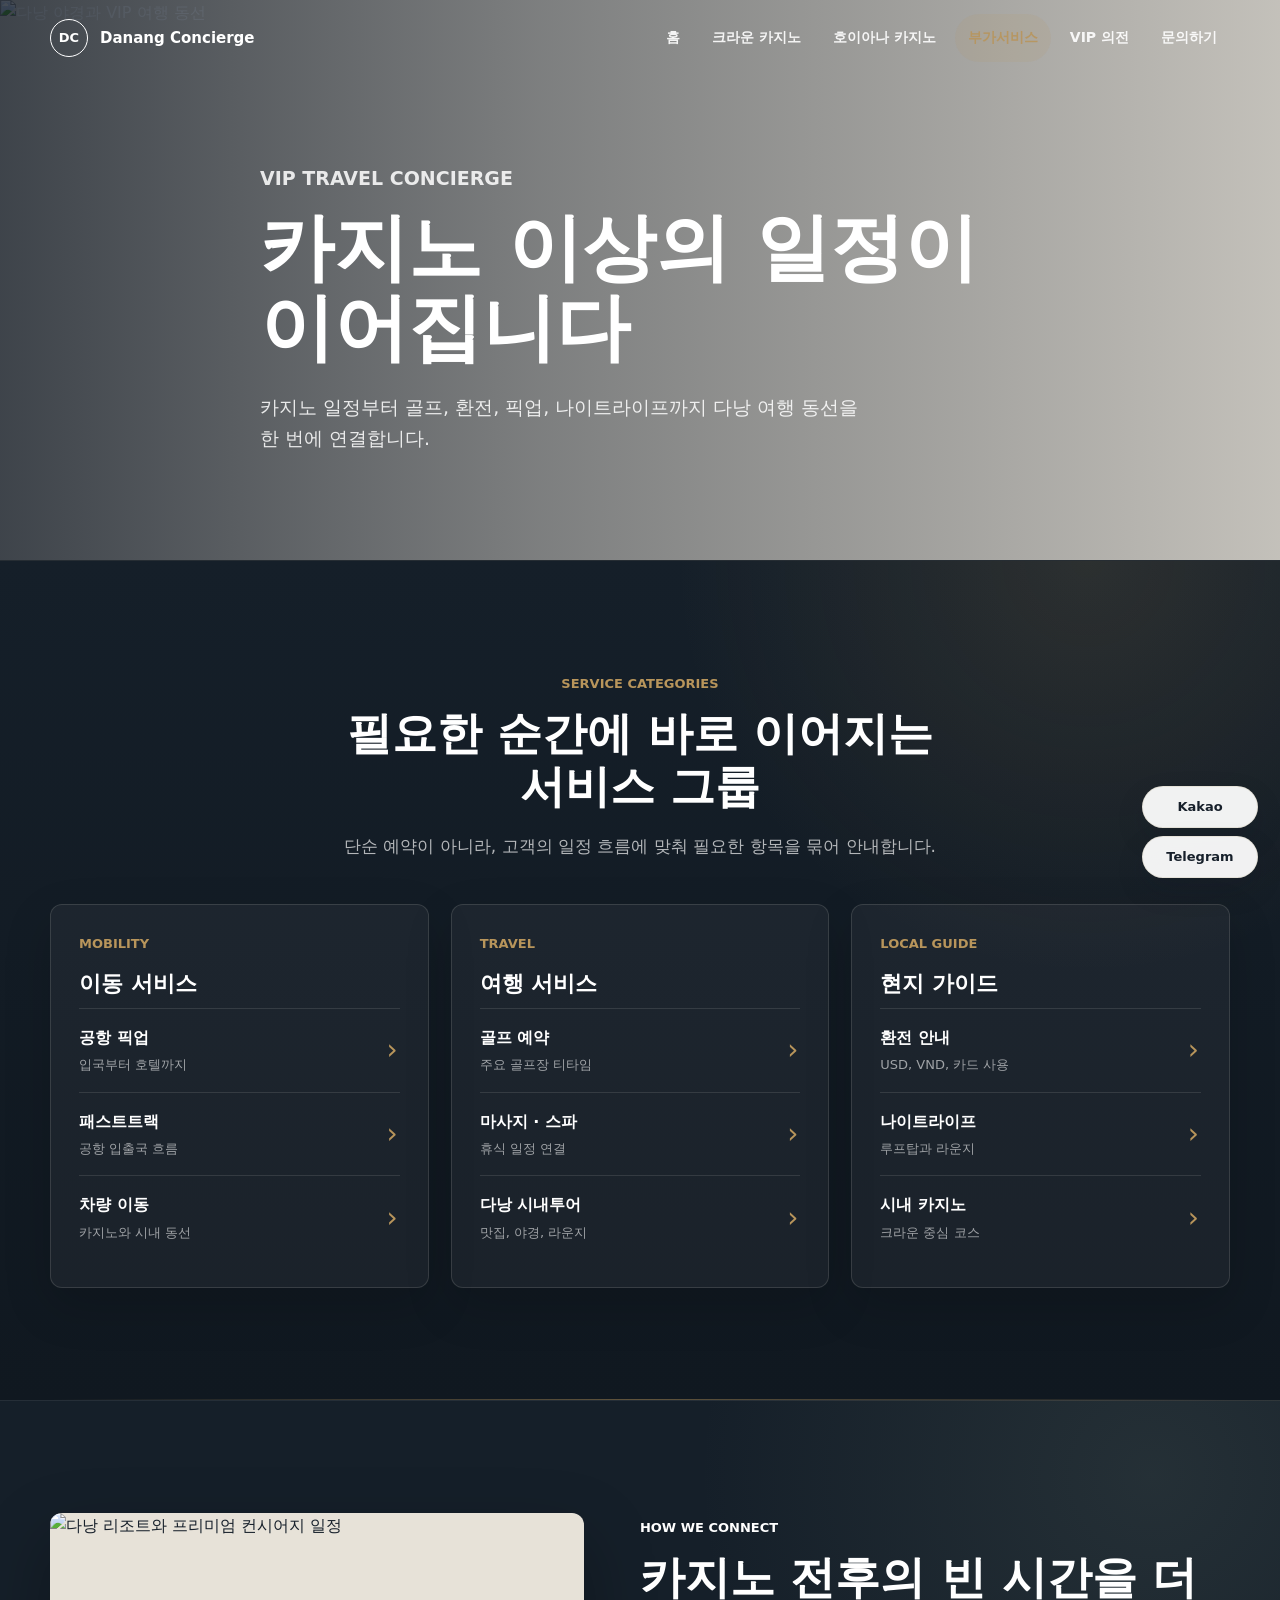
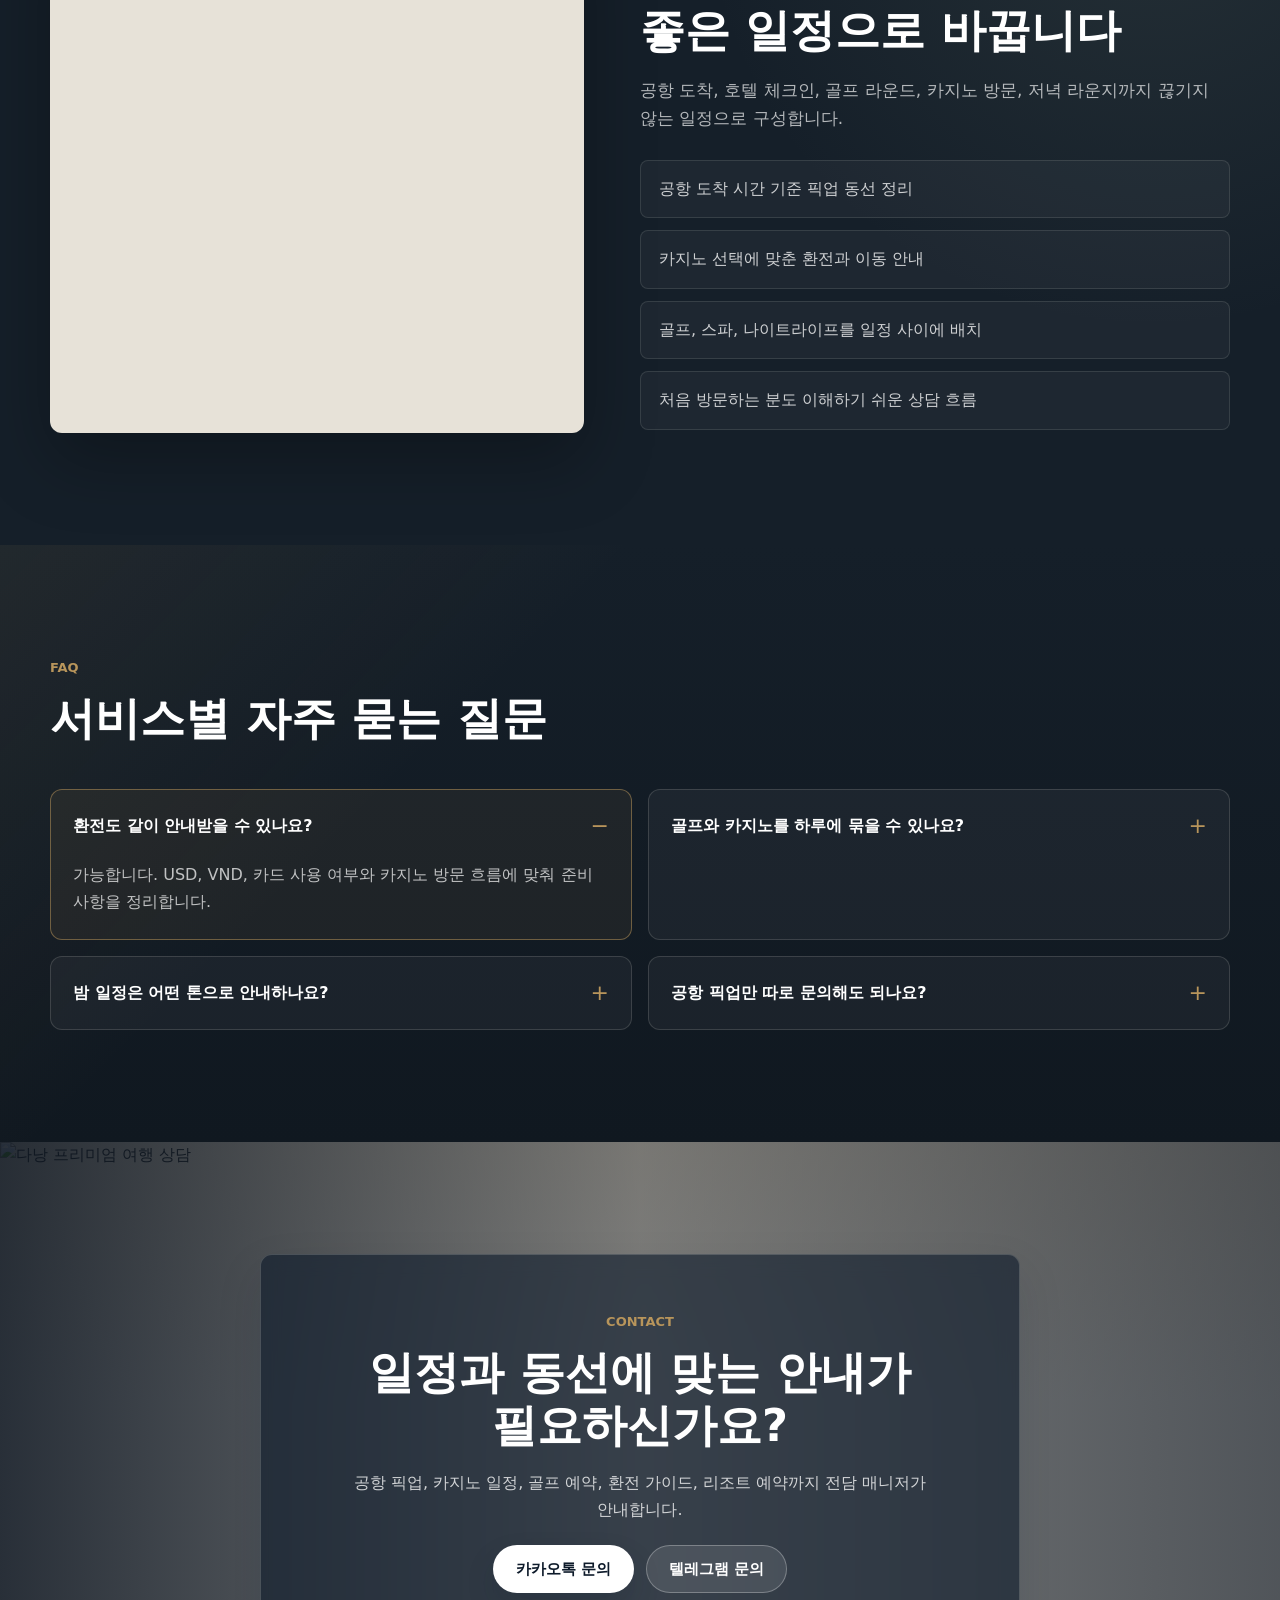
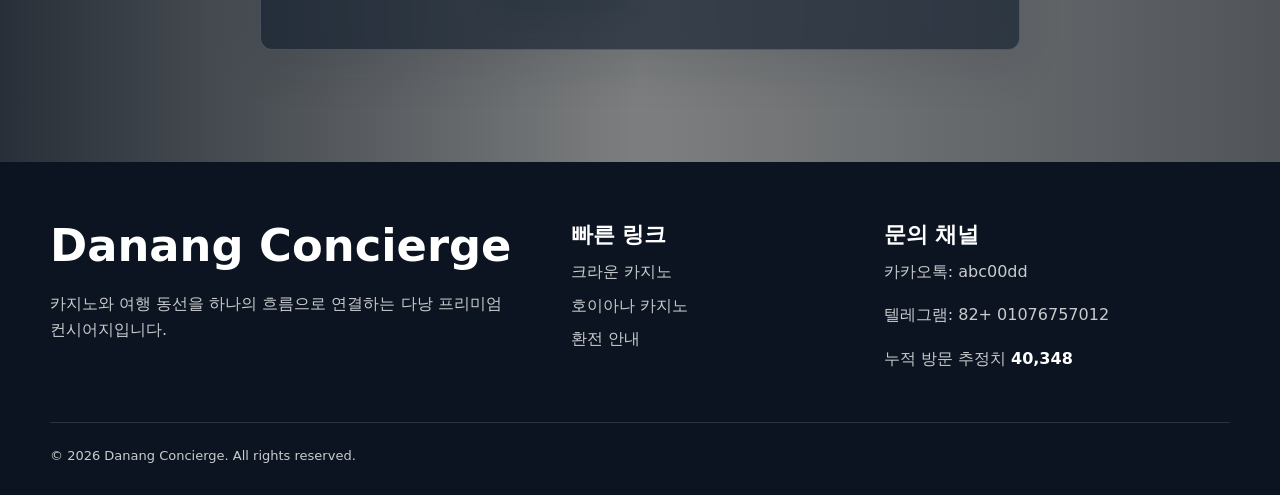
==== services/index.html @ aaafe355 "Add files via upload" ====
﻿<!doctype html>
<html lang="ko">
<head>
  <meta charset="utf-8">
  <meta name="viewport" content="width=device-width, initial-scale=1">
  <title>부가서비스 | 다낭 VIP 여행 컨시어지</title>
  <meta name="description" content="카지노 일정부터 골프, 환전, 픽업, 나이트라이프까지 다낭 여행 동선을 연결하는 프리미엄 컨시어지 서비스입니다.">
  <link rel="stylesheet" as="style" crossorigin href="https://cdn.jsdelivr.net/gh/orioncactus/pretendard/dist/web/static/pretendard.css">
  <link rel="stylesheet" href="../assets/css/style.css?v=navfix2">
</head>
<body data-page="services">
  <header class="site-header" data-header>
    <a class="brand" href="/services/index.html" aria-label="다낭 프리미엄 컨시어지 홈"><span class="brand-mark">DC</span><span class="brand-text">Danang Concierge</span></a>
    <button class="nav-toggle" type="button" aria-label="메뉴 열기" aria-expanded="false" data-nav-toggle><span></span><span></span><span></span></button>
    <nav class="site-nav" data-nav>
      <a href="/services/index.html" data-nav-link="home">홈</a>
      <a href="../crown.html" data-nav-link="crown">크라운 카지노</a>
      <a href="../hoiana.html" data-nav-link="hoiana">호이아나 카지노</a>
      <a href="index.html" data-nav-link="services">부가서비스</a>
      <a href="../index.html#vip">VIP 의전</a>
      <a href="#contact">문의하기</a>
    </nav>
  </header>

  <main>
    <section class="sub-hero service-hero">
      <div class="sub-hero-bg" data-bg-rotator>
        <img src="https://images.unsplash.com/photo-1528127269322-539801943592?auto=format&fit=crop&w=1800&q=82" alt="다낭 야경과 VIP 여행 동선">
        <img src="https://images.unsplash.com/photo-1535131749006-b7f58c99034b?auto=format&fit=crop&w=1800&q=82" alt="다낭 골프 컨시어지">
        <img src="https://images.unsplash.com/photo-1514933651103-005eec06c04b?auto=format&fit=crop&w=1800&q=82" alt="다낭 프리미엄 라운지">
      </div>
      <div class="hero-overlay"></div>
      <div class="container sub-hero-content">
        <p class="eyebrow">VIP Travel Concierge</p>
        <h1>카지노 이상의 일정이 이어집니다</h1>
        <p>카지노 일정부터 골프, 환전, 픽업, 나이트라이프까지 다낭 여행 동선을 한 번에 연결합니다.</p>
      </div>
    </section>

    <section class="section service-directory-section has-divider">
      <div class="container">
        <div class="section-heading">
          <p class="eyebrow">Service Categories</p>
          <h2>필요한 순간에 바로 이어지는 서비스 그룹</h2>
          <p>단순 예약이 아니라, 고객의 일정 흐름에 맞춰 필요한 항목을 묶어 안내합니다.</p>
        </div>
        <div class="service-directory">
          <article class="service-group reveal-on-scroll">
            <p class="eyebrow">Mobility</p>
            <h3>이동 서비스</h3>
            <a href="mobility/index.html"><span>공항 픽업</span><small>입국부터 호텔까지</small></a>
            <a href="mobility/index.html"><span>패스트트랙</span><small>공항 입출국 흐름</small></a>
            <a href="mobility/index.html"><span>차량 이동</span><small>카지노와 시내 동선</small></a>
          </article>
          <article class="service-group reveal-on-scroll">
            <p class="eyebrow">Travel</p>
            <h3>여행 서비스</h3>
            <a href="golf/index.html"><span>골프 예약</span><small>주요 골프장 티타임</small></a>
            <a href="spa/index.html"><span>마사지 · 스파</span><small>휴식 일정 연결</small></a>
            <a href="citytour/index.html"><span>다낭 시내투어</span><small>맛집, 야경, 라운지</small></a>
          </article>
          <article class="service-group reveal-on-scroll">
            <p class="eyebrow">Local Guide</p>
            <h3>현지 가이드</h3>
            <a href="exchange/index.html"><span>환전 안내</span><small>USD, VND, 카드 사용</small></a>
            <a href="nightlife/index.html"><span>나이트라이프</span><small>루프탑과 라운지</small></a>
            <a href="../crown.html"><span>시내 카지노</span><small>크라운 중심 코스</small></a>
          </article>
        </div>
      </div>
    </section>

    <section class="section editorial-section reverse">
      <div class="container editorial-split">
        <div class="editorial-image">
          <img src="https://images.unsplash.com/photo-1500530855697-b586d89ba3ee?auto=format&fit=crop&w=1200&q=82" alt="다낭 리조트와 프리미엄 컨시어지 일정">
        </div>
        <div class="editorial-copy">
          <p class="eyebrow">How We Connect</p>
          <h2>카지노 전후의 빈 시간을 더 좋은 일정으로 바꿉니다</h2>
          <p>공항 도착, 호텔 체크인, 골프 라운드, 카지노 방문, 저녁 라운지까지 끊기지 않는 일정으로 구성합니다.</p>
          <ul class="editorial-list">
            <li>공항 도착 시간 기준 픽업 동선 정리</li>
            <li>카지노 선택에 맞춘 환전과 이동 안내</li>
            <li>골프, 스파, 나이트라이프를 일정 사이에 배치</li>
            <li>처음 방문하는 분도 이해하기 쉬운 상담 흐름</li>
          </ul>
        </div>
      </div>
    </section>

    <section class="section faq-section">
      <div class="container">
        <div class="section-heading align-left">
          <p class="eyebrow">FAQ</p>
          <h2>서비스별 자주 묻는 질문</h2>
        </div>
        <div class="faq-grid" data-accordion>
          <article class="faq-item is-open"><button type="button" aria-expanded="true">환전도 같이 안내받을 수 있나요?</button><div class="faq-answer"><p>가능합니다. USD, VND, 카드 사용 여부와 카지노 방문 흐름에 맞춰 준비 사항을 정리합니다.</p></div></article>
          <article class="faq-item"><button type="button" aria-expanded="false">골프와 카지노를 하루에 묶을 수 있나요?</button><div class="faq-answer"><p>티타임과 이동 시간을 기준으로 무리 없는 하루 동선을 제안드립니다.</p></div></article>
          <article class="faq-item"><button type="button" aria-expanded="false">밤 일정은 어떤 톤으로 안내하나요?</button><div class="faq-answer"><p>과한 유흥 중심이 아니라 루프탑, 라운지, 한강 야경처럼 여행 무드에 맞는 코스로 정리합니다.</p></div></article>
          <article class="faq-item"><button type="button" aria-expanded="false">공항 픽업만 따로 문의해도 되나요?</button><div class="faq-answer"><p>가능합니다. 항공편, 인원, 수하물, 호텔 위치를 기준으로 차량을 안내합니다.</p></div></article>
        </div>
      </div>
    </section>

    <section class="section cta-section image-cta" id="contact">
      <img src="https://images.unsplash.com/photo-1519671482749-fd09be7ccebf?auto=format&fit=crop&w=1800&q=82" alt="다낭 프리미엄 여행 상담">
      <div class="cta-overlay"></div>
      <div class="container cta-panel">
        <p class="eyebrow">Contact</p>
        <h2>일정과 동선에 맞는 안내가 필요하신가요?</h2>
        <p>공항 픽업, 카지노 일정, 골프 예약, 환전 가이드, 리조트 예약까지 전담 매니저가 안내합니다.</p>
        <div class="cta-actions">
          <a class="button button-primary" href="https://open.kakao.com/o/abc00dd" target="_blank" rel="noopener">카카오톡 문의</a>
          <a class="button button-secondary" href="https://t.me/+8201076757012" target="_blank" rel="noopener">텔레그램 문의</a>
        </div>
      </div>
    </section>
  </main>
  <footer class="site-footer">
    <div class="container footer-grid">
      <div><h2>Danang Concierge</h2><p>카지노와 여행 동선을 하나의 흐름으로 연결하는 다낭 프리미엄 컨시어지입니다.</p></div>
      <div><h3>빠른 링크</h3><a href="../crown.html">크라운 카지노</a><a href="../hoiana.html">호이아나 카지노</a><a href="exchange/index.html">환전 안내</a></div>
      <div><h3>문의 채널</h3><p>카카오톡: abc00dd</p><p>텔레그램: 82+ 01076757012</p><p class="visitor-count">누적 방문 추정치 <strong data-visitor-count>--</strong></p></div>
    </div>
    <div class="footer-bottom">© 2026 Danang Concierge. All rights reserved.</div>
  </footer>
  <div class="floating-contact" aria-label="빠른 문의"><a href="https://open.kakao.com/o/abc00dd" target="_blank" rel="noopener">Kakao</a><a href="https://t.me/+8201076757012" target="_blank" rel="noopener">Telegram</a></div>
  <script src="../assets/js/main.js?v=navfix2"></script>
</body>
</html>
---- assets/css/style.css ----
:root {
  --color-ink: #17202b;
  --color-navy: #0d1a2a;
  --color-charcoal: #27313b;
  --color-muted: #66717f;
  --color-line: #e5e1d8;
  --color-cream: #f7f4ed;
  --color-page: #101820;
  --color-panel-dark: #151f29;
  --color-panel-deep: #1b2631;
  --color-white: #ffffff;
  --color-gold: #b8955b;
  --color-sage: #77887b;
  --shadow-soft: 0 18px 45px rgba(13, 26, 42, 0.12);
  --shadow-card: 0 12px 30px rgba(13, 26, 42, 0.08);
  --radius-sm: 8px;
  --radius-md: 12px;
  --section-space: 112px;
  --container: 1180px;
}

* {
  box-sizing: border-box;
}

html {
  scroll-behavior: smooth;
}

body {
  margin: 0;
  color: var(--color-ink);
  background: var(--color-page);
  font-family: Pretendard, "Noto Sans KR", system-ui, -apple-system, BlinkMacSystemFont, sans-serif;
  line-height: 1.65;
  word-break: keep-all;
  overflow-x: hidden;
}

body.nav-open {
  overflow: hidden;
}

img {
  display: block;
  width: 100%;
  height: auto;
  background: #e7e2d8;
}

a {
  color: inherit;
  text-decoration: none;
}

button {
  font: inherit;
}

.container {
  width: min(calc(100% - 40px), var(--container));
  margin-inline: auto;
}

.site-header {
  position: fixed;
  top: 0;
  left: 0;
  right: 0;
  z-index: 120;
  display: flex;
  align-items: center;
  justify-content: space-between;
  height: 76px;
  padding: 0 max(24px, calc((100vw - var(--container)) / 2));
  color: var(--color-white);
  transition: background 220ms ease, border 220ms ease, box-shadow 220ms ease, color 220ms ease;
}

.site-header.is-scrolled,
.site-header.is-open {
  color: var(--color-ink);
  background: rgba(255, 255, 255, 0.94);
  border-bottom: 1px solid rgba(229, 225, 216, 0.9);
  box-shadow: 0 12px 28px rgba(13, 26, 42, 0.08);
  backdrop-filter: blur(16px);
}

.brand {
  display: inline-flex;
  align-items: center;
  gap: 12px;
  font-weight: 700;
  letter-spacing: 0;
}

.brand-mark {
  display: grid;
  width: 38px;
  height: 38px;
  place-items: center;
  border: 1px solid currentColor;
  border-radius: 50%;
  font-size: 13px;
}

.brand-text {
  font-size: 15px;
}

.site-nav {
  display: flex;
  align-items: center;
  gap: 6px;
  position: relative;
  z-index: 2;
}

.site-nav a {
  position: relative;
  padding: 12px 13px;
  border-radius: 999px;
  color: currentColor;
  font-size: 14px;
  font-weight: 600;
  opacity: 0.9;
  white-space: nowrap;
}

.site-nav a:hover,
.site-nav a.is-active {
  background: rgba(184, 149, 91, 0.12);
  color: var(--color-gold);
}

.nav-toggle {
  display: none;
  width: 42px;
  height: 42px;
  border: 1px solid rgba(255, 255, 255, 0.32);
  border-radius: 50%;
  background: transparent;
  cursor: pointer;
}

.site-header.is-scrolled .nav-toggle,
.site-header.is-open .nav-toggle {
  border-color: var(--color-line);
}

.nav-toggle span {
  display: block;
  width: 18px;
  height: 2px;
  margin: 4px auto;
  background: currentColor;
  transition: transform 180ms ease, opacity 180ms ease;
}

.site-header.is-open .nav-toggle span:nth-child(1) {
  transform: translateY(6px) rotate(45deg);
}

.site-header.is-open .nav-toggle span:nth-child(2) {
  opacity: 0;
}

.site-header.is-open .nav-toggle span:nth-child(3) {
  transform: translateY(-6px) rotate(-45deg);
}

.hero,
.sub-hero {
  position: relative;
  min-height: 760px;
  overflow: hidden;
  color: var(--color-white);
}

.hero-slider,
.sub-hero-bg,
.hero-slide {
  position: absolute;
  inset: 0;
}

.hero-slide {
  opacity: 0;
  transform: scale(1.025);
  transition: opacity 900ms ease, transform 1800ms ease;
}

.hero-slide.is-active {
  opacity: 1;
  transform: scale(1);
}

.hero-slide img,
.sub-hero-bg img {
  height: 100%;
  object-fit: cover;
}

.sub-hero-bg[data-bg-rotator] img {
  position: absolute;
  inset: 0;
  opacity: 0;
  transform: scale(1.04);
  transition: opacity 1200ms ease, transform 3000ms ease;
}

.sub-hero-bg[data-bg-rotator] img.is-active {
  opacity: 1;
  transform: scale(1);
}

.hero-overlay {
  position: absolute;
  inset: 0;
  background: linear-gradient(90deg, rgba(9, 18, 30, 0.76) 0%, rgba(9, 18, 30, 0.48) 42%, rgba(9, 18, 30, 0.16) 100%);
}

.hero-content,
.sub-hero-content {
  position: relative;
  z-index: 2;
  display: flex;
  min-height: inherit;
  flex-direction: column;
  justify-content: center;
  padding-top: 76px;
}

.hero-content {
  max-width: var(--container);
}

.hero-content .eyebrow,
.hero-content h1,
.hero-content .hero-description,
.hero-content .hero-actions {
  max-width: 720px;
}

.sub-hero {
  min-height: 560px;
}

.sub-hero-content {
  max-width: 760px;
}

.eyebrow {
  margin: 0 0 14px;
  color: var(--color-gold);
  font-size: 13px;
  font-weight: 800;
  letter-spacing: 0;
  text-transform: uppercase;
}

h1,
h2,
h3,
p {
  margin-top: 0;
}

h1 {
  margin-bottom: 24px;
  font-size: clamp(42px, 6vw, 74px);
  line-height: 1.08;
  letter-spacing: 0;
}

h2 {
  margin-bottom: 18px;
  font-size: clamp(30px, 3.5vw, 46px);
  line-height: 1.18;
  letter-spacing: 0;
}

h3 {
  margin-bottom: 10px;
  font-size: 22px;
  line-height: 1.32;
}

.hero-description,
.sub-hero-content p {
  max-width: 620px;
  color: rgba(255, 255, 255, 0.86);
  font-size: 19px;
}

.hero-actions,
.cta-actions,
.event-actions {
  display: flex;
  flex-wrap: wrap;
  gap: 12px;
  margin-top: 22px;
}

.button {
  display: inline-flex;
  align-items: center;
  justify-content: center;
  min-height: 48px;
  padding: 0 22px;
  border: 1px solid transparent;
  border-radius: 999px;
  font-size: 15px;
  font-weight: 700;
  transition: transform 180ms ease, box-shadow 180ms ease, border-color 180ms ease, background 180ms ease;
  cursor: pointer;
}

.button:hover {
  transform: translateY(-1px);
}

.button-primary {
  color: var(--color-white);
  background: var(--color-navy);
  box-shadow: 0 14px 28px rgba(13, 26, 42, 0.18);
}

.hero .button-primary,
.sub-hero .button-primary {
  color: var(--color-navy);
  background: var(--color-white);
}

.button-secondary {
  color: var(--color-navy);
  border-color: var(--color-line);
  background: var(--color-cream);
}

.button-ghost {
  color: var(--color-white);
  border-color: rgba(255, 255, 255, 0.44);
  background: rgba(255, 255, 255, 0.08);
}

.button-soft {
  color: var(--color-ink);
  border-color: var(--color-line);
  background: var(--color-white);
}

.hero-controls {
  position: absolute;
  z-index: 3;
  right: max(24px, calc((100vw - var(--container)) / 2));
  bottom: 44px;
  display: flex;
  gap: 10px;
}

.hero-controls button {
  width: 48px;
  height: 48px;
  border: 1px solid rgba(255, 255, 255, 0.36);
  border-radius: 50%;
  background: rgba(255, 255, 255, 0.12);
  cursor: pointer;
}

.hero-controls button::before {
  content: "";
  display: block;
  width: 10px;
  height: 10px;
  margin: auto;
  border-top: 2px solid #fff;
  border-right: 2px solid #fff;
}

.hero-controls [data-slide-prev]::before {
  transform: rotate(-135deg);
}

.hero-controls [data-slide-next]::before {
  transform: rotate(45deg);
}

.section {
  padding: var(--section-space) 0;
  background: var(--color-page);
}

.section-casinos {
  background: linear-gradient(180deg, #111a23, var(--color-panel-deep));
}

.section-heading {
  max-width: 720px;
  margin: 0 auto 44px;
  text-align: center;
}

.section-heading.align-left {
  margin-inline: 0;
  text-align: left;
}

.section-heading p:not(.eyebrow) {
  color: rgba(255, 255, 255, 0.68);
  font-size: 17px;
}

.section-heading h2,
.section-heading.align-left h2 {
  color: var(--color-white);
}

.casino-grid {
  display: grid;
  grid-template-columns: repeat(2, minmax(0, 1fr));
  gap: 28px;
}

.casino-card,
.service-card,
.review-card,
.feature-grid article,
.info-grid article,
.route-grid article {
  border: 1px solid var(--color-line);
  border-radius: var(--radius-md);
  background: var(--color-white);
  box-shadow: var(--shadow-card);
}

.casino-card {
  overflow: hidden;
  transition: transform 220ms ease, box-shadow 220ms ease, border-color 220ms ease;
  will-change: transform;
}

.casino-card:hover {
  transform: translateY(-8px);
  border-color: rgba(184, 149, 91, 0.55);
  box-shadow: 0 24px 60px rgba(0, 0, 0, 0.24);
}

.casino-card:hover img {
  transform: scale(1.035);
}

.casino-card img {
  height: 360px;
  object-fit: cover;
  transition: transform 650ms ease;
}

.casino-card-body {
  padding: 30px;
}

.label,
.review-card span,
.service-card span,
.feature-grid span,
.flow-number {
  color: var(--color-gold);
  font-size: 12px;
  font-weight: 800;
  letter-spacing: 0;
  text-transform: uppercase;
}

.clean-list {
  display: grid;
  gap: 8px;
  margin: 22px 0;
  padding: 0;
  color: var(--color-charcoal);
  list-style: none;
}

.clean-list li::before {
  content: "";
  display: inline-block;
  width: 6px;
  height: 6px;
  margin-right: 10px;
  border-radius: 50%;
  background: var(--color-sage);
  vertical-align: middle;
}

.text-link {
  display: inline-flex;
  color: var(--color-navy);
  font-weight: 800;
  border-bottom: 1px solid var(--color-gold);
}

.flow-section,
.muted-section,
.vip-experience {
  background: var(--color-panel-dark);
}

.flow-grid {
  position: relative;
  display: grid;
  grid-template-columns: repeat(4, minmax(0, 1fr));
  gap: 20px;
}

.flow-grid::before {
  display: none;
}

.flow-item {
  position: relative;
  padding: 28px 24px;
  border: 1px solid rgba(229, 225, 216, 0.14);
  border-radius: var(--radius-md);
  background: rgba(255, 255, 255, 0.035);
}

.flow-item h3 {
  margin-top: 18px;
  color: var(--color-white);
}

.flow-item p {
  color: rgba(255, 255, 255, 0.66);
}

.casino-card p,
.service-card p,
.feature-grid p,
.info-grid p,
.review-card p,
.route-grid p {
  color: var(--color-muted);
}

.vip-panel {
  display: grid;
  grid-template-columns: minmax(0, 0.95fr) minmax(0, 1.05fr);
  gap: 48px;
  align-items: center;
  padding: 48px;
  border: 1px solid var(--color-line);
  border-radius: var(--radius-md);
  background: var(--color-navy);
  color: var(--color-white);
  box-shadow: var(--shadow-soft);
}

.vip-copy p:not(.eyebrow) {
  color: rgba(255, 255, 255, 0.78);
}

.vip-image img {
  height: 470px;
  border-radius: var(--radius-sm);
  object-fit: cover;
}

.feature-list {
  display: flex;
  flex-wrap: wrap;
  gap: 10px;
  margin-top: 28px;
}

.feature-list span {
  padding: 10px 13px;
  border: 1px solid rgba(255, 255, 255, 0.18);
  border-radius: 999px;
  color: rgba(255, 255, 255, 0.88);
  font-size: 14px;
}

.feature-list.vertical {
  display: grid;
  margin-top: 0;
}

.feature-list.vertical span {
  border-color: var(--color-line);
  color: var(--color-charcoal);
  background: var(--color-white);
}

.service-grid {
  display: grid;
  grid-template-columns: repeat(6, minmax(0, 1fr));
  gap: 20px;
}

.service-card {
  grid-column: span 2;
  overflow: hidden;
}

.service-card:nth-child(4),
.service-card:nth-child(5) {
  grid-column: span 3;
}

.service-card img {
  height: 220px;
  object-fit: cover;
}

.service-card div {
  padding: 24px;
}

.info-section {
  padding-top: 0;
}

.info-grid,
.feature-grid,
.route-grid {
  display: grid;
  grid-template-columns: repeat(3, minmax(0, 1fr));
  gap: 22px;
}

.info-grid article,
.feature-grid article,
.route-grid article {
  padding: 28px;
}

.reviews-preview {
  background: var(--color-panel-dark);
}

.review-grid {
  display: grid;
  grid-template-columns: repeat(4, minmax(0, 1fr));
  gap: 18px;
}

.review-grid.compact {
  grid-template-columns: repeat(4, minmax(0, 1fr));
}

.review-card {
  padding: 26px;
}

.review-card p {
  min-height: 112px;
  margin: 16px 0 18px;
  color: var(--color-charcoal);
}

.review-card strong {
  color: var(--color-navy);
}

.cta-section {
  background: var(--color-page);
}

.cta-panel {
  padding: 56px;
  border-radius: var(--radius-md);
  background: linear-gradient(135deg, var(--color-navy), #1f2f3f 64%, #5b594e);
  color: var(--color-white);
  text-align: center;
  box-shadow: var(--shadow-soft);
}

.cta-panel p:not(.eyebrow) {
  max-width: 620px;
  margin-inline: auto;
  color: rgba(255, 255, 255, 0.78);
}

.cta-actions {
  justify-content: center;
}

.site-footer {
  padding: 58px 0 28px;
  color: rgba(255, 255, 255, 0.78);
  background: #0b1420;
}

.footer-grid {
  display: grid;
  grid-template-columns: 1.4fr 0.8fr 1fr;
  gap: 36px;
}

.site-footer h2,
.site-footer h3 {
  color: var(--color-white);
}

.site-footer a {
  display: block;
  margin: 7px 0;
}

.visitor-count {
  margin-top: 18px;
}

.visitor-count strong {
  color: var(--color-white);
  font-variant-numeric: tabular-nums;
}

.footer-bottom {
  width: min(calc(100% - 40px), var(--container));
  margin: 34px auto 0;
  padding-top: 22px;
  border-top: 1px solid rgba(255, 255, 255, 0.12);
  font-size: 13px;
}

.floating-contact {
  position: fixed;
  right: 22px;
  bottom: 22px;
  z-index: 45;
  display: grid;
  gap: 8px;
}

.floating-contact a {
  display: inline-flex;
  align-items: center;
  justify-content: center;
  min-width: 116px;
  min-height: 42px;
  padding: 0 16px;
  border: 1px solid rgba(229, 225, 216, 0.9);
  border-radius: 999px;
  color: var(--color-ink);
  background: rgba(255, 255, 255, 0.94);
  box-shadow: 0 12px 30px rgba(13, 26, 42, 0.12);
  backdrop-filter: blur(14px);
  font-size: 13px;
  font-weight: 800;
}

.event-popup {
  position: fixed;
  inset: 0;
  z-index: 80;
  display: none;
  align-items: flex-end;
  justify-content: flex-end;
  padding: 24px 72px 48px 24px;
  background: rgba(9, 18, 30, 0.38);
}

.event-popup.is-visible {
  display: flex;
}

.event-card {
  position: relative;
  width: min(100%, 460px);
  padding: 34px;
  border: 1px solid var(--color-line);
  border-radius: var(--radius-md);
  background: var(--color-white);
  box-shadow: 0 30px 90px rgba(13, 26, 42, 0.26);
}

.event-card h2 {
  font-size: 31px;
}

.event-card p:not(.eyebrow) {
  color: var(--color-muted);
}

.event-close {
  position: absolute;
  top: 14px;
  right: 14px;
  width: 36px;
  height: 36px;
  border: 1px solid var(--color-line);
  border-radius: 50%;
  background: var(--color-white);
  cursor: pointer;
}

.split-layout {
  display: grid;
  grid-template-columns: minmax(0, 0.9fr) minmax(0, 1.1fr);
  gap: 56px;
  align-items: start;
}

.muted-section .split-layout > div:first-child h2,
.vip-experience .split-layout > div:first-child h2 {
  color: var(--color-white);
}

.muted-section .split-layout > div:first-child p:not(.eyebrow),
.vip-experience .split-layout > div:first-child p:not(.eyebrow) {
  color: rgba(255, 255, 255, 0.68);
}

.recommend-list {
  display: grid;
  gap: 12px;
}

.recommend-list p {
  margin: 0;
  padding: 18px 20px;
  border: 1px solid var(--color-line);
  border-radius: var(--radius-sm);
  background: var(--color-white);
  box-shadow: var(--shadow-card);
}

.timeline {
  display: grid;
  grid-template-columns: repeat(6, minmax(0, 1fr));
  gap: 10px;
}

.timeline span {
  display: flex;
  align-items: center;
  justify-content: center;
  min-height: 76px;
  padding: 12px;
  border: 1px solid var(--color-line);
  border-radius: var(--radius-sm);
  background: var(--color-white);
  color: var(--color-charcoal);
  font-weight: 800;
  text-align: center;
  box-shadow: var(--shadow-card);
}

.has-divider {
  position: relative;
  border-top: 1px solid rgba(229, 225, 216, 0.1);
  border-bottom: 1px solid rgba(229, 225, 216, 0.08);
}

.has-divider::after {
  content: "";
  position: absolute;
  left: max(20px, calc((100vw - var(--container)) / 2));
  right: max(20px, calc((100vw - var(--container)) / 2));
  bottom: 0;
  height: 1px;
  background: linear-gradient(90deg, transparent, rgba(184, 149, 91, 0.48), transparent);
}

.visual-break {
  position: relative;
  min-height: 380px;
  overflow: hidden;
  color: var(--color-white);
}

.visual-break.slim {
  min-height: 320px;
}

.visual-break img,
.image-cta > img {
  position: absolute;
  inset: 0;
  width: 100%;
  height: 100%;
  object-fit: cover;
}

.visual-break-overlay,
.cta-overlay {
  position: absolute;
  inset: 0;
  background:
    linear-gradient(90deg, rgba(9, 18, 30, 0.86), rgba(9, 18, 30, 0.48), rgba(9, 18, 30, 0.68)),
    linear-gradient(180deg, rgba(184, 149, 91, 0.18), transparent 42%);
}

.visual-break-content {
  position: relative;
  z-index: 2;
  display: flex;
  min-height: inherit;
  flex-direction: column;
  justify-content: center;
}

.visual-break-content h2 {
  max-width: 720px;
  margin-bottom: 0;
  color: var(--color-white);
}

.editorial-section {
  background:
    radial-gradient(circle at 10% 0%, rgba(184, 149, 91, 0.12), transparent 32%),
    var(--color-page);
}

.editorial-section.reverse {
  background:
    radial-gradient(circle at 90% 10%, rgba(119, 136, 123, 0.16), transparent 34%),
    var(--color-panel-dark);
}

.editorial-split {
  display: grid;
  grid-template-columns: minmax(0, 0.95fr) minmax(0, 1.05fr);
  gap: 56px;
  align-items: center;
}

.editorial-copy h2,
.editorial-copy p,
.info-table-layout h2,
.info-table-layout p {
  color: var(--color-white);
}

.editorial-copy p:not(.eyebrow),
.info-table-layout p {
  color: rgba(255, 255, 255, 0.68);
  font-size: 17px;
}

.editorial-image img {
  height: 520px;
  border-radius: var(--radius-md);
  object-fit: cover;
  box-shadow: 0 28px 70px rgba(0, 0, 0, 0.28);
}

.stat-row {
  display: grid;
  grid-template-columns: repeat(3, minmax(0, 1fr));
  gap: 12px;
  margin-top: 30px;
}

.stat-row span {
  display: grid;
  gap: 4px;
  padding: 18px;
  border: 1px solid rgba(229, 225, 216, 0.14);
  border-radius: var(--radius-sm);
  color: rgba(255, 255, 255, 0.7);
  background: rgba(255, 255, 255, 0.045);
}

.stat-row strong {
  color: var(--color-white);
  font-size: 22px;
}

.dark-gradient-section,
.service-feature-section,
.info-band,
.faq-section {
  background:
    linear-gradient(135deg, rgba(184, 149, 91, 0.08), transparent 34%),
    linear-gradient(180deg, var(--color-panel-dark), var(--color-page));
}

.info-table-layout {
  display: grid;
  grid-template-columns: minmax(0, 0.8fr) minmax(0, 1.2fr);
  gap: 54px;
  align-items: start;
}

.info-table {
  border: 1px solid rgba(229, 225, 216, 0.14);
  border-radius: var(--radius-md);
  overflow: hidden;
  background: rgba(255, 255, 255, 0.04);
}

.info-table div {
  display: grid;
  grid-template-columns: 140px 1fr;
  gap: 18px;
  padding: 20px 24px;
  border-bottom: 1px solid rgba(229, 225, 216, 0.1);
}

.info-table div:last-child {
  border-bottom: 0;
}

.info-table span {
  color: var(--color-gold);
  font-size: 13px;
  font-weight: 800;
}

.info-table strong {
  color: rgba(255, 255, 255, 0.9);
  font-weight: 700;
}

.editorial-list {
  display: grid;
  gap: 12px;
  margin: 28px 0 0;
  padding: 0;
  color: rgba(255, 255, 255, 0.78);
  list-style: none;
}

.editorial-list li {
  padding: 15px 18px;
  border: 1px solid rgba(229, 225, 216, 0.12);
  border-radius: var(--radius-sm);
  background: rgba(255, 255, 255, 0.04);
}

.compact-timeline {
  grid-template-columns: repeat(3, minmax(0, 1fr));
  margin-top: 28px;
}

.faq-grid {
  display: grid;
  grid-template-columns: repeat(2, minmax(0, 1fr));
  gap: 16px;
}

.faq-item {
  border: 1px solid rgba(229, 225, 216, 0.16);
  border-radius: var(--radius-md);
  background: rgba(255, 255, 255, 0.045);
  overflow: hidden;
}

.faq-item button {
  position: relative;
  width: 100%;
  min-height: 72px;
  padding: 22px 56px 22px 22px;
  border: 0;
  color: var(--color-white);
  background: transparent;
  text-align: left;
  font-weight: 800;
  cursor: pointer;
}

.faq-item button::after {
  content: "+";
  position: absolute;
  top: 50%;
  right: 22px;
  transform: translateY(-50%);
  color: var(--color-gold);
  font-size: 22px;
  font-weight: 500;
}

.faq-item.is-open {
  border-color: rgba(184, 149, 91, 0.52);
  background: rgba(184, 149, 91, 0.08);
}

.faq-item.is-open button::after {
  content: "−";
}

.faq-answer {
  display: none;
  padding: 0 22px 24px;
}

.faq-item.is-open .faq-answer {
  display: block;
}

.faq-answer p {
  margin: 0;
  color: rgba(255, 255, 255, 0.72);
}

.image-cta {
  position: relative;
  min-height: 620px;
  display: flex;
  align-items: center;
  overflow: hidden;
}

.image-cta .cta-panel {
  position: relative;
  z-index: 2;
  max-width: 760px;
  background: rgba(13, 26, 42, 0.62);
  border: 1px solid rgba(229, 225, 216, 0.2);
  backdrop-filter: blur(10px);
}

.image-cta .button-primary {
  color: var(--color-navy);
  background: var(--color-white);
}

.image-cta .button-secondary {
  color: var(--color-white);
  border-color: rgba(255, 255, 255, 0.28);
  background: rgba(255, 255, 255, 0.1);
}

.connected-stay {
  min-height: 520px;
}

.visual-break-content p:not(.eyebrow) {
  max-width: 640px;
  color: rgba(255, 255, 255, 0.76);
  font-size: 18px;
}

.route-connector {
  position: relative;
  display: grid;
  grid-template-columns: repeat(6, minmax(0, 1fr));
  gap: 12px;
  max-width: 900px;
  margin-top: 34px;
}

.route-connector::before {
  content: "";
  position: absolute;
  top: 24px;
  left: 7%;
  right: 7%;
  height: 1px;
  background: linear-gradient(90deg, rgba(184, 149, 91, 0), rgba(184, 149, 91, 0.75), rgba(184, 149, 91, 0));
}

.route-connector span {
  position: relative;
  display: grid;
  place-items: center;
  min-height: 50px;
  border: 1px solid rgba(255, 255, 255, 0.18);
  border-radius: 999px;
  color: var(--color-white);
  background: rgba(13, 26, 42, 0.5);
  backdrop-filter: blur(8px);
  font-weight: 800;
}

.service-route-visual {
  display: grid;
  grid-template-columns: repeat(4, minmax(0, 1fr));
  gap: 18px;
}

.route-feature-card {
  overflow: hidden;
  border: 1px solid rgba(229, 225, 216, 0.14);
  border-radius: var(--radius-md);
  background: rgba(255, 255, 255, 0.045);
  transition: transform 220ms ease, border-color 220ms ease, box-shadow 220ms ease;
}

.route-feature-card:hover {
  transform: translateY(-6px);
  border-color: rgba(184, 149, 91, 0.45);
  box-shadow: 0 24px 70px rgba(0, 0, 0, 0.22);
}

.route-feature-card img {
  height: 210px;
  object-fit: cover;
  transition: transform 700ms ease;
}

.route-feature-card:hover img {
  transform: scale(1.04);
}

.route-feature-card div {
  padding: 24px;
}

.route-feature-card span {
  color: var(--color-gold);
  font-size: 12px;
  font-weight: 800;
  text-transform: uppercase;
}

.route-feature-card h3,
.premium-info-grid h3 {
  color: var(--color-white);
}

.route-feature-card p,
.premium-info-grid p {
  color: rgba(255, 255, 255, 0.68);
}

.route-summary {
  display: flex;
  align-items: stretch;
}

.casino-info-section,
.topic-rail-section,
.banner-carousel-section,
.marquee-square-section,
.exchange-tool-section,
.resort-curation-section {
  background:
    radial-gradient(circle at 20% 0%, rgba(184, 149, 91, 0.09), transparent 32%),
    var(--color-page);
}

.premium-info-grid {
  display: grid;
  grid-template-columns: repeat(3, minmax(0, 1fr));
  gap: 18px;
}

.premium-info-grid article {
  padding: 26px;
  border: 1px solid rgba(229, 225, 216, 0.14);
  border-radius: var(--radius-md);
  background: rgba(255, 255, 255, 0.045);
}

.premium-info-grid span {
  color: var(--color-gold);
  font-size: 13px;
  font-weight: 900;
  text-transform: uppercase;
}

.topic-rail-shell,
.banner-carousel-shell {
  position: relative;
}

.topic-rail {
  display: flex;
  gap: 22px;
  overflow-x: auto;
  scroll-behavior: smooth;
  scrollbar-width: none;
  padding: 8px 4px 18px;
}

.topic-rail::-webkit-scrollbar {
  display: none;
}

.topic-rail a {
  flex: 0 0 240px;
  position: relative;
  height: 360px;
  overflow: hidden;
  border: 1px solid rgba(229, 225, 216, 0.14);
  border-radius: var(--radius-md);
  box-shadow: 0 18px 45px rgba(0, 0, 0, 0.18);
  transition: transform 220ms ease, border-color 220ms ease, box-shadow 220ms ease;
}

.topic-rail a::after,
.banner-slide::after {
  content: "";
  position: absolute;
  inset: 0;
  background: linear-gradient(180deg, rgba(9, 18, 30, 0.05), rgba(9, 18, 30, 0.78));
  pointer-events: none;
}

.topic-rail a:hover {
  transform: translateY(-8px);
  border-color: rgba(184, 149, 91, 0.48);
  box-shadow: 0 28px 70px rgba(0, 0, 0, 0.28);
}

.topic-rail img {
  height: 100%;
  object-fit: cover;
  filter: brightness(0.78);
  transition: transform 700ms ease;
}

.topic-rail a:hover img {
  transform: scale(1.06);
}

.topic-rail span {
  position: absolute;
  left: 16px;
  bottom: 42px;
  z-index: 1;
  color: var(--color-white);
  font-size: 20px;
  font-weight: 900;
}

.topic-rail small {
  position: absolute;
  left: 16px;
  bottom: 18px;
  z-index: 1;
  color: rgba(255, 255, 255, 0.72);
  font-weight: 700;
}

.rail-arrow {
  position: absolute;
  top: 50%;
  z-index: 5;
  display: grid;
  width: 50px;
  height: 50px;
  place-items: center;
  border: 1px solid rgba(229, 225, 216, 0.5);
  border-radius: 50%;
  color: var(--color-ink);
  background: rgba(255, 255, 255, 0.94);
  box-shadow: 0 12px 32px rgba(0, 0, 0, 0.24);
  cursor: pointer;
  font-size: 34px;
  line-height: 1;
  transform: translateY(-50%);
  transition: transform 180ms ease, box-shadow 180ms ease;
}

.rail-arrow:hover {
  transform: translateY(-50%) scale(1.04);
  box-shadow: 0 16px 40px rgba(0, 0, 0, 0.3);
}

.rail-prev,
.banner-prev {
  left: -26px;
}

.rail-next,
.banner-next {
  right: -26px;
}

.banner-carousel {
  position: relative;
  display: flex;
  gap: 16px;
  min-height: 150px;
  overflow: hidden;
  border: 0;
  border-radius: 0;
}

.banner-slide {
  position: relative;
  flex: 0 0 calc((100% - 32px) / 3);
  min-height: 150px;
  overflow: hidden;
  border: 1px solid rgba(229, 225, 216, 0.16);
  border-radius: var(--radius-md);
  opacity: 1;
  transform: translateX(0);
  transition: transform 520ms ease, border-color 220ms ease, box-shadow 220ms ease;
}

.banner-slide:hover {
  border-color: rgba(184, 149, 91, 0.5);
  box-shadow: 0 22px 60px rgba(0, 0, 0, 0.24);
}

.banner-slide img {
  position: absolute;
  inset: 0;
  width: 100%;
  height: 100%;
  object-fit: cover;
  transition: transform 800ms ease;
}

.banner-slide:hover img {
  transform: scale(1.04);
}

.banner-slide div {
  position: relative;
  z-index: 1;
  display: flex;
  min-height: 150px;
  flex-direction: column;
  justify-content: center;
  padding: 24px 26px;
  color: var(--color-white);
}

.banner-slide span {
  color: var(--color-gold);
  font-size: 12px;
  font-weight: 900;
  text-transform: uppercase;
}

.banner-slide h3 {
  max-width: 330px;
  margin: 5px 0 6px;
  color: var(--color-white);
  font-size: 24px;
}

.banner-slide p {
  max-width: 360px;
  margin: 0;
  color: rgba(255, 255, 255, 0.78);
}

.banner-progress {
  width: min(420px, 70%);
  height: 3px;
  margin: 22px auto 0;
  border-radius: 999px;
  background: rgba(255, 255, 255, 0.18);
}

.banner-progress span {
  display: block;
  width: 33.333%;
  height: 100%;
  border-radius: inherit;
  background: rgba(255, 255, 255, 0.72);
  transition: transform 520ms ease;
}

.marquee-square-section {
  position: relative;
  overflow: hidden;
  padding: 76px 0;
  border-block: 1px solid rgba(229, 225, 216, 0.08);
}

.marquee-bg {
  position: absolute;
  inset: 0;
  background:
    linear-gradient(90deg, rgba(11, 20, 31, 0.94), rgba(11, 20, 31, 0.54), rgba(11, 20, 31, 0.94)),
    radial-gradient(circle at 40% 50%, rgba(184, 149, 91, 0.18), transparent 36%);
  pointer-events: none;
}

.square-marquee {
  position: relative;
  width: 100%;
  margin-left: 0;
  overflow: hidden;
}

.square-marquee::before,
.square-marquee::after {
  content: "";
  position: absolute;
  top: 0;
  z-index: 2;
  width: clamp(64px, 12vw, 190px);
  height: 100%;
  pointer-events: none;
}

.square-marquee::before {
  left: 0;
  background: linear-gradient(90deg, var(--color-page), rgba(11, 20, 31, 0));
}

.square-marquee::after {
  right: 0;
  background: linear-gradient(270deg, var(--color-page), rgba(11, 20, 31, 0));
}

.square-marquee-track {
  display: flex;
  width: max-content;
  gap: clamp(12px, 1.2vw, 20px);
  animation: squareMarquee 42s linear infinite;
}

.square-marquee:hover .square-marquee-track {
  animation-play-state: paused;
}

.square-marquee article {
  position: relative;
  flex: 0 0 clamp(190px, 14vw, 260px);
  aspect-ratio: 1 / 1;
  overflow: hidden;
  border: 1px solid rgba(229, 225, 216, 0.14);
  border-radius: 16px;
  background: rgba(255, 255, 255, 0.04);
  box-shadow: 0 18px 45px rgba(0, 0, 0, 0.24);
  transition: transform 220ms ease, border-color 220ms ease, box-shadow 220ms ease;
}

.square-marquee article::after {
  content: "";
  position: absolute;
  inset: 0;
  background:
    linear-gradient(180deg, rgba(5, 9, 14, 0.06), rgba(5, 9, 14, 0.78)),
    linear-gradient(45deg, rgba(184, 149, 91, 0.12), transparent 52%);
  pointer-events: none;
}

.square-marquee article:hover {
  transform: translateY(-7px) scale(1.015);
  border-color: rgba(184, 149, 91, 0.52);
  box-shadow: 0 26px 70px rgba(0, 0, 0, 0.34);
}

.square-marquee img {
  width: 100%;
  height: 100%;
  object-fit: cover;
  filter: brightness(0.86) saturate(0.96);
  transition: transform 900ms ease;
}

.square-marquee article:hover img {
  transform: scale(1.08);
}

.square-marquee span,
.square-marquee small {
  position: absolute;
  left: 14px;
  right: 14px;
  z-index: 1;
  color: var(--color-white);
}

.square-marquee span {
  bottom: 34px;
  font-size: clamp(15px, 1vw, 18px);
  font-weight: 900;
}

.square-marquee small {
  bottom: 14px;
  color: rgba(255, 255, 255, 0.72);
  font-size: 12px;
  font-weight: 700;
}

@keyframes squareMarquee {
  from {
    transform: translateX(0);
  }
  to {
    transform: translateX(calc(-50% - clamp(6px, 0.6vw, 10px)));
  }
}

@media (max-width: 1024px) {
  .city-best-grid,
  .city-photo-grid {
    grid-template-columns: repeat(2, minmax(0, 1fr));
  }

  .city-route-panels article,
  .city-route-panels article:nth-child(even) {
    grid-template-columns: 1fr;
  }

  .city-route-panels article:nth-child(even) img {
    order: 0;
  }
}

@media (max-width: 720px) {
  .marquee-square-section {
    padding: 52px 0;
  }

  .square-marquee article {
    flex-basis: 156px;
  }

  .city-best-grid,
  .city-photo-grid {
    grid-template-columns: 1fr;
  }

  .city-best-card,
  .city-photo-grid figure {
    min-height: 330px;
  }

  .city-best-card.featured {
    grid-column: auto;
  }

  .city-route-panels img {
    height: 240px;
  }

  .city-route-panels div,
  .city-best-card div {
    padding: 22px;
  }

  .compact-timeline article {
    grid-template-columns: 1fr;
  }
}

.review-card small {
  display: block;
  margin-top: 4px;
  color: var(--color-muted);
  font-size: 13px;
}

.process-ladder {
  display: grid;
  gap: 14px;
}

.process-ladder article {
  padding: 20px;
  border: 1px solid rgba(229, 225, 216, 0.14);
  border-radius: var(--radius-md);
  background: rgba(255, 255, 255, 0.045);
}

.process-ladder span,
.process-ladder h3 {
  color: var(--color-white);
}

.process-ladder span {
  color: var(--color-gold);
  font-weight: 900;
}

.process-ladder p {
  color: rgba(255, 255, 255, 0.68);
}

.rich-courses article {
  overflow: hidden;
  padding: 0;
}

.rich-courses img {
  height: 230px;
  object-fit: cover;
}

.rich-courses span,
.rich-courses h3,
.rich-courses p,
.rich-courses small {
  display: block;
  margin-inline: 24px;
}

.rich-courses span {
  margin-top: 24px;
}

.rich-courses small {
  margin-bottom: 24px;
}

.resort-list {
  display: grid;
  gap: 22px;
}

.resort-list article {
  display: grid;
  grid-template-columns: minmax(280px, 0.85fr) minmax(0, 1.15fr);
  gap: 28px;
  align-items: center;
  padding: 18px;
  border: 1px solid rgba(229, 225, 216, 0.14);
  border-radius: var(--radius-md);
  background: rgba(255, 255, 255, 0.045);
}

.resort-list img {
  height: 260px;
  border-radius: var(--radius-sm);
  object-fit: cover;
}

.resort-list span {
  color: var(--color-gold);
  font-weight: 900;
}

.resort-list h3 {
  color: var(--color-white);
}

.resort-list p,
.resort-list small {
  color: rgba(255, 255, 255, 0.68);
}

.exchange-tool {
  display: grid;
  grid-template-columns: minmax(0, 0.9fr) minmax(0, 1.1fr);
  gap: 40px;
  align-items: center;
}

.exchange-tool h2,
.exchange-tool p {
  color: var(--color-white);
}

.calculator-card {
  display: grid;
  gap: 16px;
  padding: 28px;
  border: 1px solid rgba(229, 225, 216, 0.16);
  border-radius: var(--radius-md);
  background: rgba(255, 255, 255, 0.05);
}

.calculator-card label {
  display: grid;
  gap: 8px;
  color: rgba(255, 255, 255, 0.72);
  font-weight: 800;
}

.calculator-card input {
  min-height: 48px;
  border: 1px solid rgba(229, 225, 216, 0.22);
  border-radius: var(--radius-sm);
  padding: 0 14px;
  color: var(--color-white);
  background: rgba(13, 26, 42, 0.7);
}

.calculator-card strong {
  color: var(--color-gold);
  font-size: 28px;
}

.service-directory-section {
  background:
    radial-gradient(circle at 85% 0%, rgba(184, 149, 91, 0.14), transparent 30%),
    linear-gradient(180deg, var(--color-panel-dark), var(--color-page));
}

.service-directory {
  display: grid;
  grid-template-columns: repeat(3, minmax(0, 1fr));
  gap: 22px;
}

.service-group {
  padding: 28px;
  border: 1px solid rgba(229, 225, 216, 0.14);
  border-radius: var(--radius-md);
  background: rgba(255, 255, 255, 0.045);
  box-shadow: 0 18px 48px rgba(0, 0, 0, 0.16);
  transition: transform 220ms ease, border-color 220ms ease, box-shadow 220ms ease;
}

.service-group:hover {
  transform: translateY(-6px);
  border-color: rgba(184, 149, 91, 0.46);
  box-shadow: 0 28px 70px rgba(0, 0, 0, 0.24);
}

.service-group h3 {
  color: var(--color-white);
}

.service-group a {
  position: relative;
  display: grid;
  gap: 3px;
  min-height: 78px;
  padding: 16px 44px 16px 0;
  border-top: 1px solid rgba(229, 225, 216, 0.12);
  color: rgba(255, 255, 255, 0.78);
  transition: padding-left 180ms ease, color 180ms ease;
}

.service-group a::after {
  content: "›";
  position: absolute;
  right: 2px;
  top: 50%;
  transform: translateY(-50%);
  color: var(--color-gold);
  font-size: 28px;
  transition: transform 180ms ease;
}

.service-group a:hover {
  padding-left: 10px;
  color: var(--color-white);
}

.service-group a:hover::after {
  transform: translate(5px, -50%);
}

.service-group span {
  color: var(--color-white);
  font-weight: 800;
}

.service-group small {
  color: rgba(255, 255, 255, 0.58);
  font-size: 13px;
}

.cinematic-strip {
  background:
    linear-gradient(180deg, var(--color-page), var(--color-panel-dark));
}

.cinematic-grid {
  display: grid;
  grid-template-columns: 1.25fr 0.9fr 0.9fr;
  gap: 18px;
}

.cinematic-grid figure {
  position: relative;
  min-height: 360px;
  margin: 0;
  overflow: hidden;
  border-radius: var(--radius-md);
  border: 1px solid rgba(229, 225, 216, 0.14);
  background: #0d1a2a;
}

.cinematic-grid figure:first-child {
  min-height: 460px;
}

.cinematic-grid img {
  height: 100%;
  object-fit: cover;
  transition: transform 800ms ease;
}

.cinematic-grid figure:hover img {
  transform: scale(1.045);
}

.cinematic-grid figcaption {
  position: absolute;
  left: 18px;
  bottom: 18px;
  padding: 9px 12px;
  border: 1px solid rgba(255, 255, 255, 0.18);
  border-radius: 999px;
  color: var(--color-white);
  background: rgba(13, 26, 42, 0.58);
  backdrop-filter: blur(10px);
  font-weight: 800;
}

.course-showcase {
  display: grid;
  grid-template-columns: repeat(2, minmax(0, 1fr));
  gap: 18px;
}

.course-showcase article,
.guide-board article {
  padding: 28px;
  border: 1px solid rgba(229, 225, 216, 0.14);
  border-radius: var(--radius-md);
  background: rgba(255, 255, 255, 0.045);
  transition: transform 220ms ease, border-color 220ms ease;
}

.course-showcase article:hover,
.guide-board article:hover {
  transform: translateY(-5px);
  border-color: rgba(184, 149, 91, 0.44);
}

.course-showcase span,
.guide-board span {
  color: var(--color-gold);
  font-size: 12px;
  font-weight: 800;
  text-transform: uppercase;
}

.course-showcase h3,
.guide-board h3 {
  color: var(--color-white);
}

.course-showcase p,
.guide-board p,
.course-showcase small {
  color: rgba(255, 255, 255, 0.68);
}

.city-intro-section {
  background:
    radial-gradient(circle at 15% 0%, rgba(184, 149, 91, 0.1), transparent 34%),
    linear-gradient(180deg, #111d2a, var(--color-page));
}

.city-best-section {
  position: relative;
  overflow: hidden;
}

.city-best-section::before {
  content: "";
  position: absolute;
  inset: 0;
  background:
    linear-gradient(90deg, rgba(9, 18, 30, 0.92), rgba(9, 18, 30, 0.72)),
    radial-gradient(circle at 80% 8%, rgba(184, 149, 91, 0.14), transparent 30%);
  pointer-events: none;
}

.city-best-section > .container {
  position: relative;
  z-index: 1;
}

.city-best-grid {
  display: grid;
  grid-template-columns: repeat(4, minmax(0, 1fr));
  gap: 18px;
}

.city-best-card {
  position: relative;
  min-height: 390px;
  overflow: hidden;
  border: 1px solid rgba(229, 225, 216, 0.14);
  border-radius: var(--radius-md);
  background: rgba(255, 255, 255, 0.045);
  box-shadow: 0 20px 50px rgba(0, 0, 0, 0.2);
  transition: transform 220ms ease, border-color 220ms ease, box-shadow 220ms ease;
}

.city-best-card.featured {
  grid-column: span 2;
}

.city-best-card::after {
  content: "";
  position: absolute;
  inset: 0;
  background: linear-gradient(180deg, rgba(5, 10, 16, 0.04), rgba(5, 10, 16, 0.86));
  pointer-events: none;
}

.city-best-card:hover {
  transform: translateY(-7px);
  border-color: rgba(184, 149, 91, 0.5);
  box-shadow: 0 28px 70px rgba(0, 0, 0, 0.28);
}

.city-best-card img {
  position: absolute;
  inset: 0;
  width: 100%;
  height: 100%;
  object-fit: cover;
  filter: brightness(0.9) saturate(0.95);
  transition: transform 900ms ease;
}

.city-best-card:hover img {
  transform: scale(1.06);
}

.city-best-card div {
  position: absolute;
  inset: auto 0 0;
  z-index: 1;
  padding: 28px;
}

.city-best-card span,
.city-route-panels span {
  color: var(--color-gold);
  font-size: 12px;
  font-weight: 900;
  text-transform: uppercase;
}

.city-best-card h3,
.city-route-panels h3,
.compact-timeline span {
  color: var(--color-white);
}

.city-best-card p,
.city-best-card small,
.city-route-panels p,
.compact-timeline p,
.city-photo-grid figcaption {
  color: rgba(255, 255, 255, 0.72);
}

.city-recommend-section {
  background:
    radial-gradient(circle at 8% 42%, rgba(184, 149, 91, 0.08), transparent 32%),
    linear-gradient(180deg, var(--color-page), #101c29 46%, var(--color-page));
}

.city-route-panels {
  display: grid;
  gap: 22px;
}

.city-route-panels article {
  display: grid;
  grid-template-columns: minmax(280px, 0.75fr) minmax(0, 1.25fr);
  gap: 34px;
  align-items: center;
  padding: 18px;
  border: 1px solid rgba(229, 225, 216, 0.14);
  border-radius: var(--radius-md);
  background: rgba(255, 255, 255, 0.045);
  transition: transform 220ms ease, border-color 220ms ease, box-shadow 220ms ease;
}

.city-route-panels article:nth-child(even) {
  grid-template-columns: minmax(0, 1.25fr) minmax(280px, 0.75fr);
}

.city-route-panels article:nth-child(even) img {
  order: 2;
}

.city-route-panels article:hover {
  transform: translateY(-6px);
  border-color: rgba(184, 149, 91, 0.42);
  box-shadow: 0 24px 64px rgba(0, 0, 0, 0.22);
}

.city-route-panels img {
  height: 320px;
  border-radius: var(--radius-sm);
  object-fit: cover;
}

.city-route-panels div {
  padding: 12px 18px;
}

.city-timeline-section {
  background:
    linear-gradient(135deg, rgba(184, 149, 91, 0.1), transparent 36%),
    #0e1a27;
}

.compact-timeline {
  display: grid;
  gap: 14px;
}

.compact-timeline article {
  display: grid;
  grid-template-columns: 76px 1fr;
  gap: 16px;
  align-items: center;
  padding: 16px 18px;
  border: 1px solid rgba(229, 225, 216, 0.14);
  border-radius: var(--radius-sm);
  background: rgba(255, 255, 255, 0.045);
}

.compact-timeline span {
  color: var(--color-gold);
  font-weight: 900;
}

.compact-timeline p {
  margin: 0;
}

.city-photo-section {
  background:
    radial-gradient(circle at 75% 12%, rgba(184, 149, 91, 0.12), transparent 28%),
    var(--color-page);
}

.city-photo-grid {
  display: grid;
  grid-template-columns: repeat(4, minmax(0, 1fr));
  gap: 18px;
}

.city-photo-grid figure {
  position: relative;
  min-height: 310px;
  margin: 0;
  overflow: hidden;
  border: 1px solid rgba(229, 225, 216, 0.14);
  border-radius: var(--radius-md);
  background: rgba(255, 255, 255, 0.045);
}

.city-photo-grid figure::after {
  content: "";
  position: absolute;
  inset: 0;
  background: linear-gradient(180deg, transparent 35%, rgba(5, 10, 16, 0.82));
}

.city-photo-grid img {
  position: absolute;
  inset: 0;
  width: 100%;
  height: 100%;
  object-fit: cover;
  transition: transform 800ms ease;
}

.city-photo-grid figure:hover img {
  transform: scale(1.06);
}

.city-photo-grid figcaption {
  position: absolute;
  left: 18px;
  right: 18px;
  bottom: 18px;
  z-index: 1;
  color: var(--color-white);
  font-size: 18px;
  font-weight: 900;
}

.guide-board {
  display: grid;
  grid-template-columns: repeat(2, minmax(0, 1fr));
  gap: 16px;
}

.guide-board .warning {
  border-color: rgba(184, 149, 91, 0.36);
  background: rgba(184, 149, 91, 0.08);
}

.reveal-on-scroll {
  opacity: 0;
  transform: translateY(18px);
  transition: opacity 700ms ease, transform 700ms ease;
}

.reveal-on-scroll.is-visible {
  opacity: 1;
  transform: translateY(0);
}

@media (max-width: 1024px) {
  :root {
    --section-space: 88px;
  }

  .casino-grid,
  .vip-panel,
  .split-layout,
  .editorial-split,
  .info-table-layout {
    grid-template-columns: 1fr;
  }

  .flow-grid,
  .review-grid,
  .review-grid.compact,
  .faq-grid,
  .service-directory,
  .course-showcase,
  .guide-board,
  .service-route-visual,
  .premium-info-grid {
    grid-template-columns: repeat(2, minmax(0, 1fr));
  }

  .route-connector {
    grid-template-columns: repeat(3, minmax(0, 1fr));
  }

  .exchange-tool,
  .resort-list article {
    grid-template-columns: 1fr;
  }

  .cinematic-grid {
    grid-template-columns: 1fr;
  }

  .cinematic-grid figure,
  .cinematic-grid figure:first-child {
    min-height: 330px;
  }

  .flow-grid::before {
    display: none;
  }

  .service-card,
  .service-card:nth-child(4),
  .service-card:nth-child(5) {
    grid-column: span 3;
  }

  .footer-grid {
    grid-template-columns: 1fr 1fr;
  }
}

@media (max-width: 820px) {
  .site-header {
    height: 68px;
    padding: 0 20px;
  }

  .nav-toggle {
    display: block;
  }

  .site-nav {
    position: fixed;
    top: 68px;
    left: 16px;
    right: 16px;
    display: none;
    flex-direction: column;
    align-items: stretch;
    padding: 14px;
    border: 1px solid var(--color-line);
    border-radius: var(--radius-md);
    background: var(--color-white);
    color: var(--color-ink);
    box-shadow: var(--shadow-soft);
  }

  .site-header.is-open .site-nav {
    display: flex;
  }

  .event-popup {
    align-items: center;
    justify-content: center;
    padding: 24px;
  }

  .site-nav a {
    padding: 13px 14px;
  }

  .hero,
  .sub-hero {
    min-height: 650px;
  }

  .hero-overlay {
    background: linear-gradient(180deg, rgba(9, 18, 30, 0.42), rgba(9, 18, 30, 0.82));
  }

  .hero-content,
  .sub-hero-content {
    justify-content: flex-end;
    padding-bottom: 86px;
  }

  .hero-controls {
    right: auto;
    left: 20px;
    bottom: 24px;
  }

  .feature-grid,
  .info-grid,
  .route-grid,
  .timeline {
    grid-template-columns: 1fr;
  }

  .service-grid {
    grid-template-columns: 1fr;
  }

  .service-card,
  .service-card:nth-child(4),
  .service-card:nth-child(5) {
    grid-column: auto;
  }

  .cta-panel,
  .vip-panel {
    padding: 34px 24px;
  }

  .stat-row,
  .compact-timeline {
    grid-template-columns: 1fr;
  }

  .editorial-image img {
    height: 380px;
  }

  .image-cta {
    min-height: 560px;
  }
}

@media (max-width: 560px) {
  .container {
    width: min(calc(100% - 28px), var(--container));
  }

  h1 {
    font-size: 38px;
  }

  h2 {
    font-size: 29px;
  }

  .brand-text {
    display: none;
  }

  .hero,
  .sub-hero {
    min-height: 590px;
  }

  .hero-description,
  .sub-hero-content p {
    font-size: 16px;
  }

  .button {
    width: 100%;
  }

  .casino-card img,
  .vip-image img {
    height: 280px;
  }

  .flow-grid,
  .review-grid,
  .review-grid.compact,
  .footer-grid,
  .faq-grid,
  .service-directory,
  .course-showcase,
  .guide-board,
  .service-route-visual,
  .premium-info-grid,
  .banner-slide {
    grid-template-columns: 1fr;
  }

  .route-connector {
    grid-template-columns: repeat(2, minmax(0, 1fr));
  }

  .route-connector::before {
    display: none;
  }

  .banner-carousel {
    min-height: 420px;
    flex-direction: column;
  }

  .banner-slide img {
    height: 100%;
  }

  .topic-rail a {
    flex-basis: 210px;
    height: 310px;
  }

  .banner-slide {
    flex-basis: auto;
    min-height: 190px;
  }

  .rail-prev,
  .banner-prev {
    left: -10px;
  }

  .rail-next,
  .banner-next {
    right: -10px;
  }

  .info-table div {
    grid-template-columns: 1fr;
    gap: 4px;
  }

  .visual-break,
  .visual-break.slim {
    min-height: 280px;
  }

  .editorial-image img {
    height: 300px;
  }

  .review-card p {
    min-height: auto;
  }

  .floating-contact {
    right: 12px;
    bottom: 12px;
  }

  .floating-contact a {
    min-width: 96px;
    min-height: 38px;
    font-size: 12px;
  }

  .event-card {
    padding: 28px 22px;
  }
}

@media (max-width: 1024px) {
  .city-best-grid,
  .city-photo-grid {
    grid-template-columns: repeat(2, minmax(0, 1fr));
  }

  .city-route-panels article,
  .city-route-panels article:nth-child(even) {
    grid-template-columns: 1fr;
  }

  .city-route-panels article:nth-child(even) img {
    order: 0;
  }
}

@media (max-width: 720px) {
  .marquee-square-section {
    padding: 52px 0;
  }

  .square-marquee article {
    flex-basis: 148px;
  }

  .city-best-grid,
  .city-photo-grid {
    grid-template-columns: 1fr;
  }

  .city-best-card,
  .city-photo-grid figure {
    min-height: 330px;
  }

  .city-best-card.featured {
    grid-column: auto;
  }

  .city-route-panels img {
    height: 240px;
  }

  .city-route-panels div,
  .city-best-card div {
    padding: 22px;
  }

  .compact-timeline article {
    grid-template-columns: 1fr;
  }
}
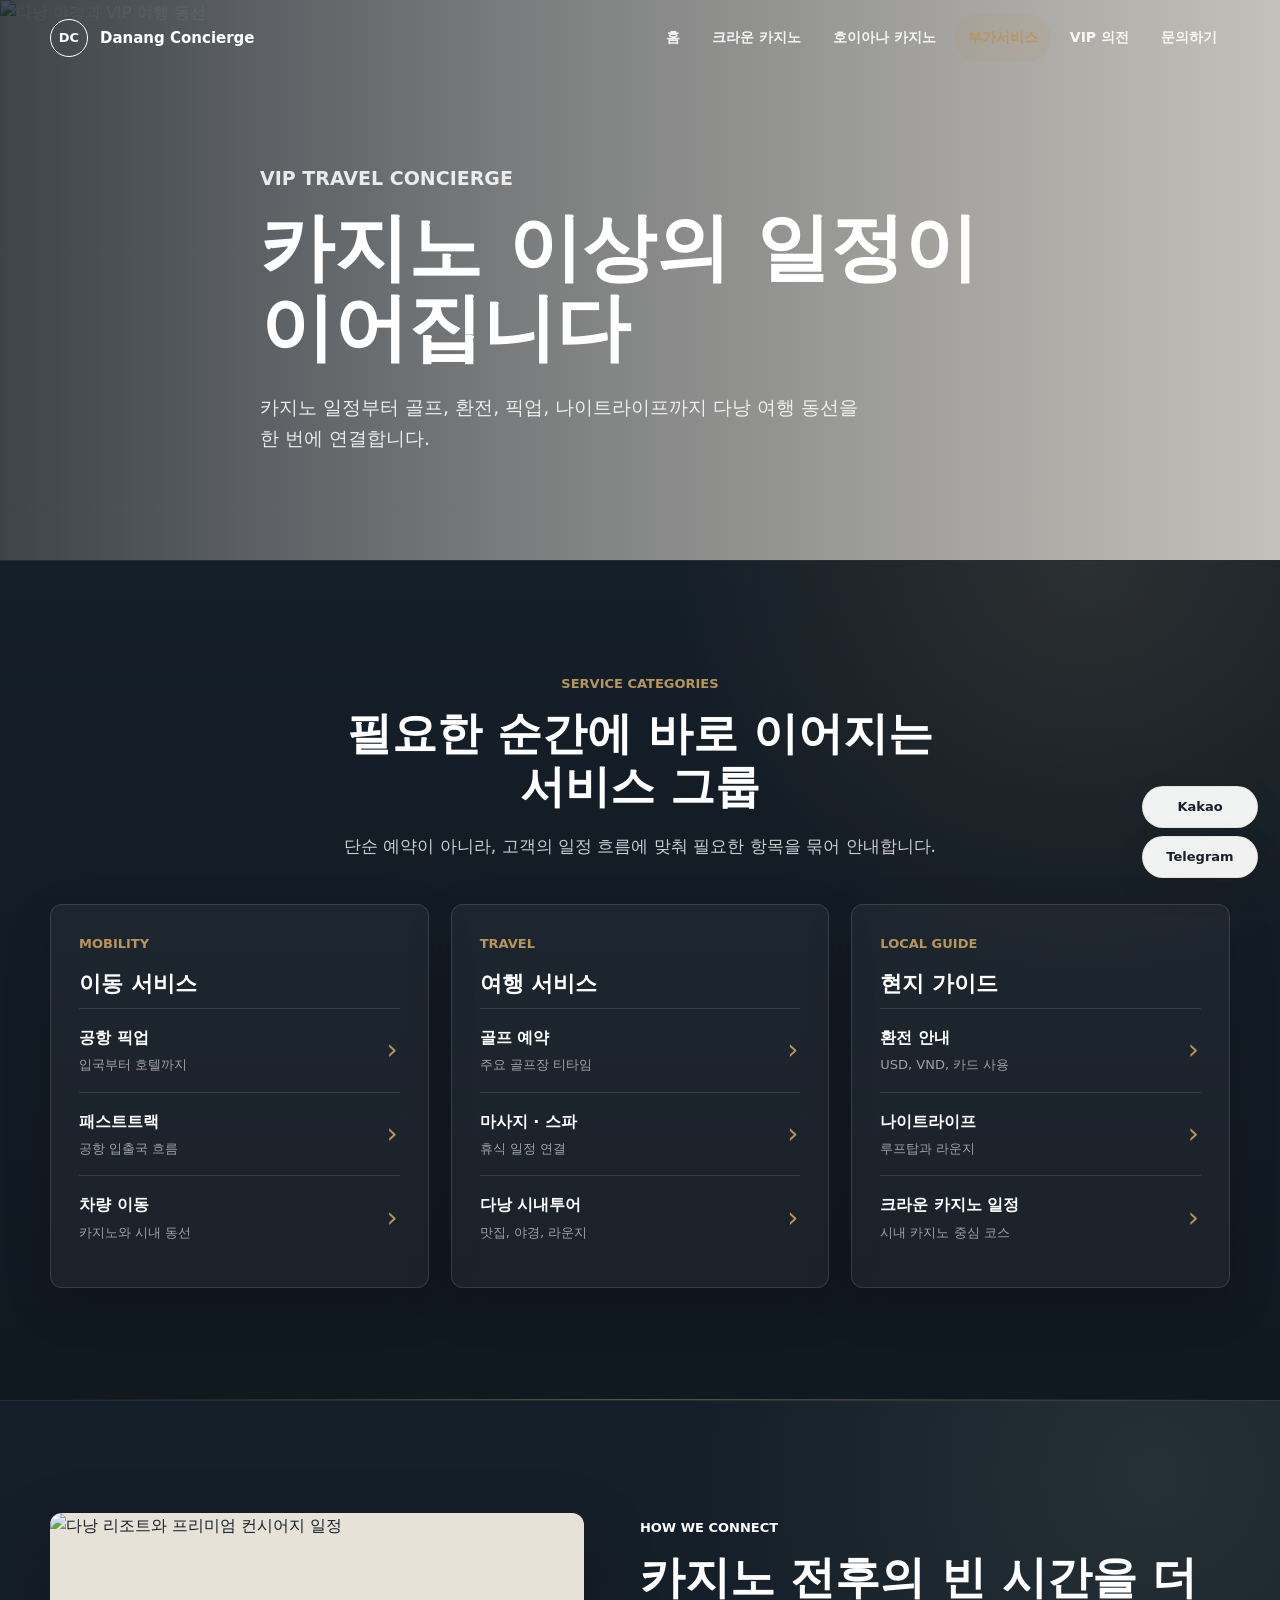
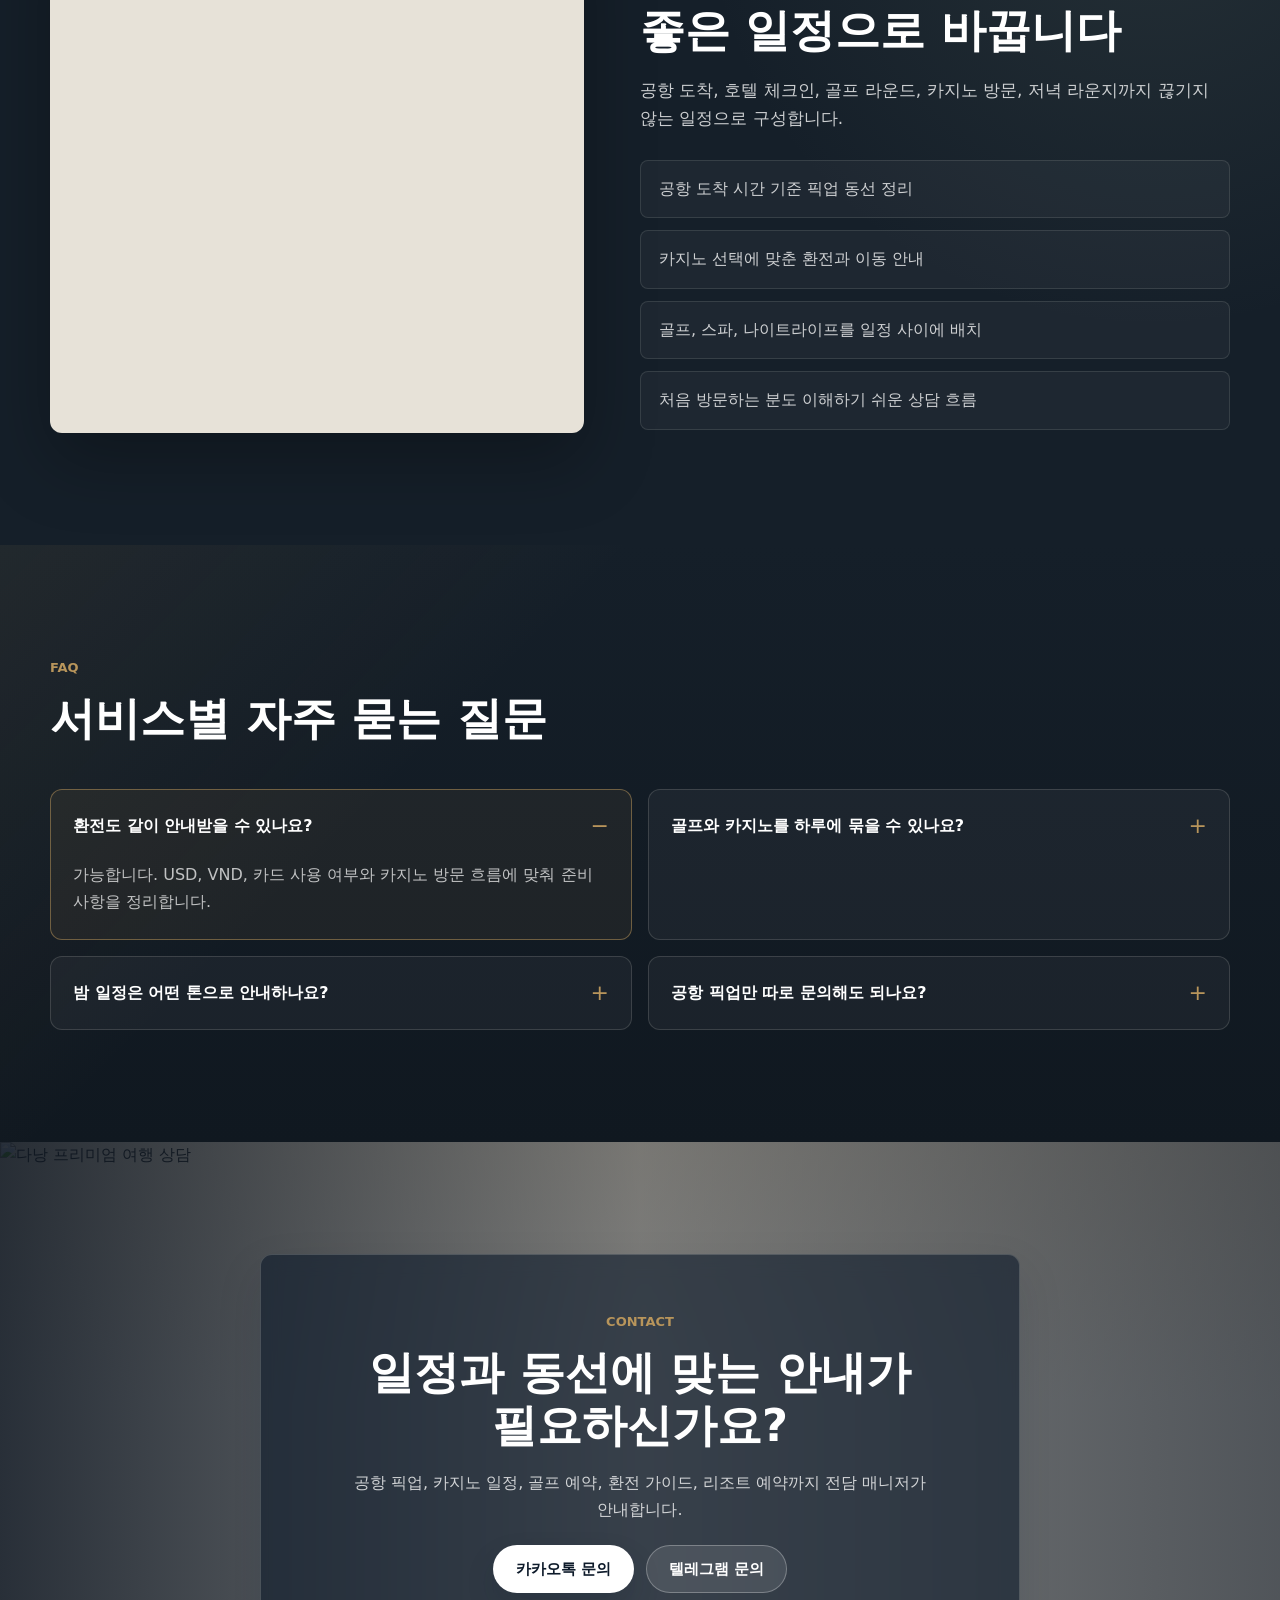
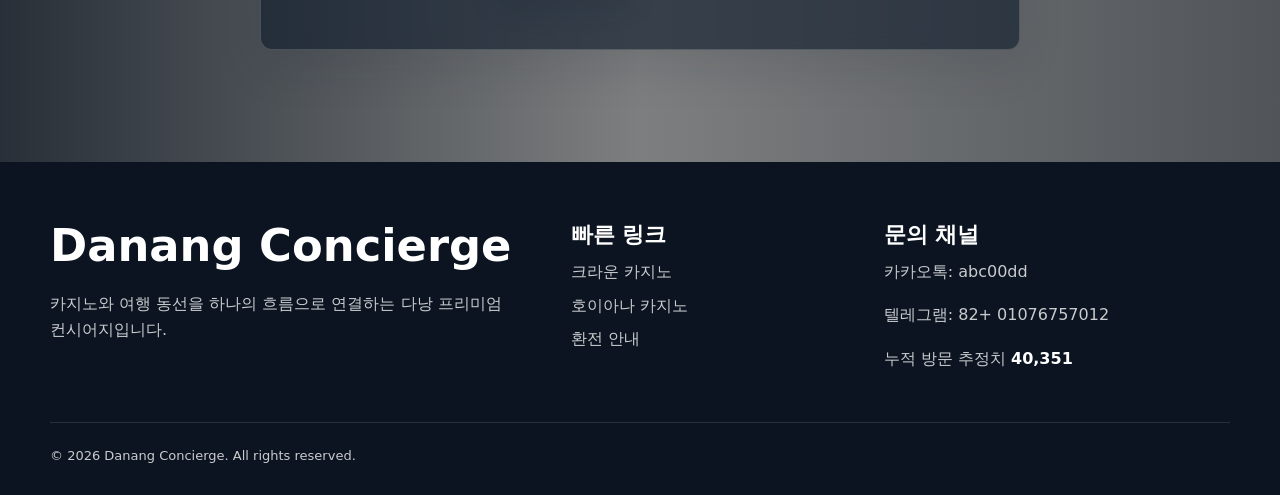
==== commit 8700eb1b: "Add files via upload" ====
--- a/services/index.html
+++ b/services/index.html
@@ -6,7 +6,7 @@
   <title>부가서비스 | 다낭 VIP 여행 컨시어지</title>
   <meta name="description" content="카지노 일정부터 골프, 환전, 픽업, 나이트라이프까지 다낭 여행 동선을 연결하는 프리미엄 컨시어지 서비스입니다.">
   <link rel="stylesheet" as="style" crossorigin href="https://cdn.jsdelivr.net/gh/orioncactus/pretendard/dist/web/static/pretendard.css">
-  <link rel="stylesheet" href="../assets/css/style.css?v=navfix2">
+  <link rel="stylesheet" href="../assets/css/style.css?v=ux4">
 </head>
 <body data-page="services">
   <header class="site-header" data-header>
@@ -26,7 +26,7 @@
     <section class="sub-hero service-hero">
       <div class="sub-hero-bg" data-bg-rotator>
         <img src="https://images.unsplash.com/photo-1528127269322-539801943592?auto=format&fit=crop&w=1800&q=82" alt="다낭 야경과 VIP 여행 동선">
-        <img src="https://images.unsplash.com/photo-1535131749006-b7f58c99034b?auto=format&fit=crop&w=1800&q=82" alt="다낭 골프 컨시어지">
+        <img src="https://images.unsplash.com/photo-1593111774240-d529f12cf4bb?auto=format&fit=crop&w=1800&q=82" alt="다낭 골프 컨시어지">
         <img src="https://images.unsplash.com/photo-1514933651103-005eec06c04b?auto=format&fit=crop&w=1800&q=82" alt="다낭 프리미엄 라운지">
       </div>
       <div class="hero-overlay"></div>
@@ -64,7 +64,7 @@
             <h3>현지 가이드</h3>
             <a href="exchange/index.html"><span>환전 안내</span><small>USD, VND, 카드 사용</small></a>
             <a href="nightlife/index.html"><span>나이트라이프</span><small>루프탑과 라운지</small></a>
-            <a href="../crown.html"><span>시내 카지노</span><small>크라운 중심 코스</small></a>
+            <a href="../crown.html"><span>크라운 카지노 일정</span><small>시내 카지노 중심 코스</small></a>
           </article>
         </div>
       </div>
@@ -127,6 +127,6 @@
     <div class="footer-bottom">© 2026 Danang Concierge. All rights reserved.</div>
   </footer>
   <div class="floating-contact" aria-label="빠른 문의"><a href="https://open.kakao.com/o/abc00dd" target="_blank" rel="noopener">Kakao</a><a href="https://t.me/+8201076757012" target="_blank" rel="noopener">Telegram</a></div>
-  <script src="../assets/js/main.js?v=navfix2"></script>
+  <script src="../assets/js/main.js?v=ux4"></script>
 </body>
 </html>
--- a/assets/css/style.css
+++ b/assets/css/style.css
@@ -755,10 +755,11 @@
   inset: 0;
   z-index: 80;
   display: none;
-  align-items: flex-end;
-  justify-content: flex-end;
-  padding: 24px 72px 48px 24px;
-  background: rgba(9, 18, 30, 0.38);
+  align-items: center;
+  justify-content: center;
+  padding: 24px;
+  background: rgba(9, 18, 30, 0.54);
+  backdrop-filter: blur(8px);
 }
 
 .event-popup.is-visible {
@@ -1628,6 +1629,620 @@
   }
 }
 
+/* Final mobile safeguards for premium UX */
+@media (max-width: 768px) {
+  .service-directory,
+  .city-best-grid,
+  .city-route-panels,
+  .mobility-service-grid {
+    display: flex !important;
+    grid-template-columns: none !important;
+    gap: 12px;
+    overflow-x: auto;
+    scroll-snap-type: x mandatory;
+    padding: 2px 14px 8px;
+    margin-inline: -14px;
+    -webkit-overflow-scrolling: touch;
+  }
+
+  .service-group,
+  .city-best-card,
+  .city-best-card.featured,
+  .city-best-card:not(.featured),
+  .city-route-panels article,
+  .mobility-service-grid article {
+    flex: 0 0 82%;
+    grid-column: auto !important;
+    grid-row: auto !important;
+    scroll-snap-align: start;
+  }
+
+  .floating-contact {
+    left: 12px !important;
+    right: 12px !important;
+    bottom: 12px !important;
+    display: grid;
+    grid-template-columns: 1fr 1fr;
+    z-index: 90;
+  }
+
+  .floating-contact a {
+    width: 100%;
+    min-width: 0;
+    min-height: 44px;
+    border-radius: 10px;
+  }
+
+  .game-card-grid.compact-mobile {
+    grid-template-columns: repeat(2, minmax(0, 1fr)) !important;
+  }
+
+  .cinematic-grid.balanced,
+  .cinematic-grid {
+    display: flex;
+    overflow-x: auto;
+    scroll-snap-type: x mandatory;
+  }
+
+  .cinematic-grid.balanced figure,
+  .cinematic-grid figure,
+  .cinematic-grid.balanced figure:first-child,
+  .cinematic-grid figure:first-child {
+    flex: 0 0 78%;
+    min-height: 230px;
+    scroll-snap-align: start;
+  }
+
+  .editorial-copy p:not(.eyebrow),
+  .info-table-layout p,
+  .section-heading p:not(.eyebrow),
+  .game-card-grid p,
+  .beginner-game-list p,
+  .comparison-table,
+  .city-route-panels p,
+  .mobility-service-grid p,
+  .service-flow-list p {
+    color: rgba(255, 255, 255, 0.78);
+  }
+}
+
+/* UX refinement overrides */
+.editorial-copy p:not(.eyebrow),
+.info-table-layout p,
+.section-heading p:not(.eyebrow),
+.casino-guide-section p,
+.comparison-section p,
+.beginner-section p,
+.resort-route-section p,
+.mobility-service-section p,
+.service-flow-list p,
+.city-route-panels p {
+  color: rgba(255, 255, 255, 0.78);
+}
+
+.review-card p,
+.casino-card p,
+.service-card p {
+  color: #485565;
+}
+
+.casino-guide-section,
+.beginner-section,
+.comparison-section,
+.resort-route-section,
+.mobility-service-section {
+  background:
+    radial-gradient(circle at 84% 8%, rgba(184, 149, 91, 0.12), transparent 28%),
+    linear-gradient(180deg, var(--color-page), var(--color-panel-dark));
+}
+
+.game-card-grid {
+  display: grid;
+  grid-template-columns: repeat(4, minmax(0, 1fr));
+  gap: 18px;
+}
+
+.game-card-grid article {
+  overflow: hidden;
+  min-height: 0;
+  padding: 0;
+  border: 1px solid rgba(229, 225, 216, 0.14);
+  border-radius: var(--radius-md);
+  background: rgba(255, 255, 255, 0.045);
+  box-shadow: 0 18px 48px rgba(0, 0, 0, 0.16);
+}
+
+.game-card-grid img {
+  height: 170px;
+  object-fit: cover;
+  filter: brightness(0.82) saturate(0.96);
+}
+
+.game-card-grid span,
+.beginner-game-list span,
+.service-flow-list span,
+.mobility-service-grid span {
+  display: block;
+  margin: 22px 22px 8px;
+  color: var(--color-gold);
+  font-size: 12px;
+  font-weight: 900;
+  text-transform: uppercase;
+}
+
+.game-card-grid h3,
+.beginner-game-list h3,
+.service-flow-list h3,
+.mobility-service-grid h3 {
+  margin: 0 22px 8px;
+  color: var(--color-white);
+}
+
+.game-card-grid p,
+.beginner-game-list p,
+.service-flow-list p,
+.mobility-service-grid p {
+  margin: 0 22px 24px;
+  color: rgba(255, 255, 255, 0.74);
+}
+
+.beginner-game-list {
+  display: grid;
+  grid-template-columns: repeat(2, minmax(0, 1fr));
+  gap: 14px;
+}
+
+.beginner-game-list article,
+.service-flow-list article {
+  position: relative;
+  overflow: hidden;
+  border: 1px solid rgba(229, 225, 216, 0.14);
+  border-radius: var(--radius-md);
+  background: rgba(255, 255, 255, 0.055);
+}
+
+.beginner-game-list article::before {
+  content: "";
+  position: absolute;
+  top: 22px;
+  right: 22px;
+  width: 34px;
+  height: 34px;
+  border: 1px solid rgba(184, 149, 91, 0.42);
+  border-radius: 50%;
+  background: radial-gradient(circle, rgba(184, 149, 91, 0.34), rgba(184, 149, 91, 0.04));
+}
+
+.comparison-table {
+  overflow: hidden;
+  border: 1px solid rgba(229, 225, 216, 0.16);
+  border-radius: var(--radius-md);
+  background: rgba(255, 255, 255, 0.045);
+}
+
+.table-row {
+  display: grid;
+  grid-template-columns: 0.9fr 0.7fr 1fr 1.4fr;
+  gap: 16px;
+  padding: 18px 22px;
+  border-bottom: 1px solid rgba(229, 225, 216, 0.1);
+  color: rgba(255, 255, 255, 0.82);
+}
+
+.table-row:last-child {
+  border-bottom: 0;
+}
+
+.table-row span:first-child {
+  color: var(--color-white);
+  font-weight: 900;
+}
+
+.table-head {
+  color: var(--color-gold);
+  background: rgba(184, 149, 91, 0.14);
+  font-weight: 900;
+}
+
+.table-head span:first-child {
+  color: var(--color-gold);
+}
+
+.cinematic-grid.balanced {
+  grid-template-columns: repeat(3, minmax(0, 1fr));
+}
+
+.cinematic-grid.balanced figure,
+.cinematic-grid.balanced figure:first-child {
+  min-height: 360px;
+}
+
+.mobility-service-grid {
+  display: grid;
+  grid-template-columns: repeat(3, minmax(0, 1fr));
+  gap: 18px;
+}
+
+.mobility-service-grid article {
+  overflow: hidden;
+  border: 1px solid rgba(229, 225, 216, 0.14);
+  border-radius: var(--radius-md);
+  background: rgba(255, 255, 255, 0.045);
+  box-shadow: 0 18px 48px rgba(0, 0, 0, 0.16);
+}
+
+.mobility-service-grid img {
+  height: 230px;
+  object-fit: cover;
+}
+
+.mobility-service-grid small {
+  display: block;
+  margin: -8px 22px 24px;
+  color: rgba(255, 255, 255, 0.58);
+  font-weight: 700;
+}
+
+.service-flow-list {
+  display: grid;
+  gap: 14px;
+}
+
+.mobile-carousel-dots {
+  display: none;
+}
+
+@media (max-width: 768px) {
+  :root {
+    --section-space: 58px;
+  }
+
+  body {
+    padding-bottom: 86px;
+  }
+
+  .container {
+    width: min(calc(100% - 28px), var(--container));
+  }
+
+  h1 {
+    font-size: 34px;
+  }
+
+  h2 {
+    font-size: 26px;
+    line-height: 1.22;
+  }
+
+  h3 {
+    font-size: 18px;
+  }
+
+  .section-heading {
+    margin-bottom: 24px;
+  }
+
+  .sub-hero,
+  .hero {
+    min-height: 540px;
+  }
+
+  .sub-hero-content,
+  .hero-content {
+    padding-bottom: 64px;
+  }
+
+  .sub-hero-content p,
+  .hero-description {
+    font-size: 15px;
+  }
+
+  .editorial-split,
+  .info-table-layout,
+  .split-layout {
+    gap: 26px;
+  }
+
+  .editorial-image img,
+  .visit-flow-balanced .editorial-image img {
+    height: 240px;
+  }
+
+  .stat-row {
+    grid-template-columns: repeat(3, minmax(0, 1fr));
+    gap: 8px;
+  }
+
+  .stat-row span {
+    padding: 12px 10px;
+    font-size: 12px;
+  }
+
+  .stat-row strong {
+    font-size: 17px;
+  }
+
+  .game-card-grid.compact-mobile {
+    grid-template-columns: repeat(2, minmax(0, 1fr));
+    gap: 10px;
+  }
+
+  .game-card-grid img {
+    height: 92px !important;
+  }
+
+  .game-card-grid span,
+  .game-card-grid h3,
+  .game-card-grid p {
+    margin-left: 12px !important;
+    margin-right: 12px !important;
+  }
+
+  .game-card-grid span {
+    margin-top: 12px !important;
+    margin-bottom: 4px !important;
+    font-size: 10px;
+  }
+
+  .game-card-grid h3 {
+    margin-bottom: 4px !important;
+    font-size: 15px;
+  }
+
+  .game-card-grid p {
+    margin-bottom: 14px !important;
+    font-size: 12px;
+    line-height: 1.45;
+  }
+
+  .beginner-game-list {
+    grid-template-columns: 1fr;
+    gap: 10px;
+  }
+
+  .beginner-game-list article {
+    min-height: 92px;
+    padding-right: 46px;
+  }
+
+  .beginner-game-list span,
+  .beginner-game-list h3,
+  .beginner-game-list p {
+    margin-left: 16px;
+    margin-right: 16px;
+  }
+
+  .beginner-game-list span {
+    margin-top: 14px;
+    margin-bottom: 3px;
+  }
+
+  .beginner-game-list p {
+    margin-bottom: 14px;
+    font-size: 13px;
+    line-height: 1.5;
+  }
+
+  .comparison-table {
+    border-radius: var(--radius-sm);
+  }
+
+  .table-row {
+    grid-template-columns: 0.85fr 0.7fr 1fr;
+    gap: 6px 10px;
+    padding: 14px;
+    font-size: 13px;
+  }
+
+  .table-row span:last-child {
+    grid-column: 1 / -1;
+    color: rgba(255, 255, 255, 0.72);
+  }
+
+  .cinematic-grid.balanced,
+  .cinematic-grid {
+    display: flex;
+    gap: 12px;
+    overflow-x: auto;
+    scroll-snap-type: x mandatory;
+    padding-bottom: 4px;
+  }
+
+  .cinematic-grid.balanced figure,
+  .cinematic-grid.balanced figure:first-child,
+  .cinematic-grid figure,
+  .cinematic-grid figure:first-child {
+    flex: 0 0 78%;
+    min-height: 230px;
+    scroll-snap-align: start;
+  }
+
+  .cinematic-grid figcaption {
+    left: 12px;
+    bottom: 12px;
+    font-size: 13px;
+  }
+
+  .service-directory,
+  .city-best-grid,
+  .city-route-panels,
+  .mobility-service-grid {
+    display: flex;
+    grid-template-columns: none;
+    gap: 12px;
+    overflow-x: auto;
+    scroll-snap-type: x mandatory;
+    padding: 2px 14px 8px;
+    margin-inline: -14px;
+    -webkit-overflow-scrolling: touch;
+  }
+
+  .service-directory::-webkit-scrollbar,
+  .city-best-grid::-webkit-scrollbar,
+  .city-route-panels::-webkit-scrollbar,
+  .mobility-service-grid::-webkit-scrollbar,
+  .cinematic-grid::-webkit-scrollbar {
+    display: none;
+  }
+
+  .service-group,
+  .city-best-card,
+  .city-route-panels article,
+  .mobility-service-grid article {
+    flex: 0 0 82%;
+    scroll-snap-align: start;
+  }
+
+  .service-group {
+    padding: 22px;
+  }
+
+  .service-group a {
+    min-height: 66px;
+  }
+
+  .city-best-card,
+  .city-best-card.featured,
+  .city-best-card:not(.featured) {
+    min-height: 320px;
+    grid-column: auto;
+    grid-row: auto;
+  }
+
+  .city-route-panels article,
+  .city-route-panels article:nth-child(even) {
+    display: block;
+    padding: 0;
+  }
+
+  .city-route-panels article:nth-child(even) img {
+    order: 0;
+  }
+
+  .city-route-panels img,
+  .mobility-service-grid img {
+    height: 150px;
+    border-radius: 0;
+  }
+
+  .city-route-panels div {
+    padding: 18px;
+  }
+
+  .mobile-carousel-dots {
+    display: flex;
+    justify-content: center;
+    gap: 6px;
+    margin: 12px 0 0;
+  }
+
+  .mobile-carousel-dots span {
+    width: 6px;
+    height: 6px;
+    border-radius: 999px;
+    background: rgba(255, 255, 255, 0.28);
+    transition: width 180ms ease, background 180ms ease;
+  }
+
+  .mobile-carousel-dots span.is-active {
+    width: 18px;
+    background: var(--color-gold);
+  }
+
+  .premium-info-grid,
+  .review-grid,
+  .review-grid.compact,
+  .faq-grid {
+    grid-template-columns: 1fr;
+  }
+
+  .floating-contact {
+    left: 12px;
+    right: 12px;
+    bottom: 12px;
+    grid-template-columns: 1fr 1fr;
+    z-index: 90;
+  }
+
+  .floating-contact a {
+    min-width: 0;
+    width: 100%;
+    min-height: 44px;
+    border-radius: 10px;
+  }
+}
+
+@media (max-width: 420px) {
+  .service-group,
+  .city-best-card,
+  .city-route-panels article,
+  .mobility-service-grid article {
+    flex-basis: 86%;
+  }
+
+  .game-card-grid.compact-mobile {
+    gap: 8px;
+  }
+}
+
+@media (max-width: 1024px) {
+  .game-card-grid {
+    grid-template-columns: repeat(2, minmax(0, 1fr));
+  }
+
+  .city-best-grid {
+    grid-template-columns: repeat(2, minmax(0, 1fr));
+    grid-auto-rows: auto;
+  }
+
+  .city-best-card.featured,
+  .city-best-card:not(.featured) {
+    grid-column: auto;
+    grid-row: auto;
+    min-height: 360px;
+  }
+}
+
+@media (max-width: 560px) {
+  .game-card-grid,
+  .table-row {
+    grid-template-columns: 1fr;
+  }
+
+  .table-row {
+    gap: 5px;
+  }
+}
+
+@media (max-width: 1024px) {
+  .game-card-grid {
+    grid-template-columns: repeat(2, minmax(0, 1fr));
+  }
+
+  .city-best-grid {
+    grid-template-columns: repeat(2, minmax(0, 1fr));
+    grid-auto-rows: auto;
+  }
+
+  .city-best-card.featured,
+  .city-best-card:not(.featured) {
+    grid-column: auto;
+    grid-row: auto;
+    min-height: 360px;
+  }
+}
+
+@media (max-width: 560px) {
+  .game-card-grid,
+  .table-row {
+    grid-template-columns: 1fr;
+  }
+
+  .table-row {
+    gap: 5px;
+  }
+}
+
 .review-card small {
   display: block;
   margin-top: 4px;
@@ -1953,13 +2568,14 @@
 
 .city-best-grid {
   display: grid;
-  grid-template-columns: repeat(4, minmax(0, 1fr));
+  grid-template-columns: repeat(6, minmax(0, 1fr));
+  grid-auto-rows: 235px;
   gap: 18px;
 }
 
 .city-best-card {
   position: relative;
-  min-height: 390px;
+  min-height: 0;
   overflow: hidden;
   border: 1px solid rgba(229, 225, 216, 0.14);
   border-radius: var(--radius-md);
@@ -1969,7 +2585,12 @@
 }
 
 .city-best-card.featured {
-  grid-column: span 2;
+  grid-column: span 3;
+  grid-row: span 2;
+}
+
+.city-best-card:not(.featured) {
+  grid-column: span 3;
 }
 
 .city-best-card::after {
@@ -2169,6 +2790,96 @@
 .guide-board .warning {
   border-color: rgba(184, 149, 91, 0.36);
   background: rgba(184, 149, 91, 0.08);
+}
+
+.casino-guide-section,
+.comparison-section {
+  background:
+    radial-gradient(circle at 84% 8%, rgba(184, 149, 91, 0.12), transparent 28%),
+    var(--color-page);
+}
+
+.game-card-grid {
+  display: grid;
+  grid-template-columns: repeat(4, minmax(0, 1fr));
+  gap: 18px;
+}
+
+.game-card-grid article {
+  overflow: hidden;
+  min-height: 0;
+  padding: 0;
+  border: 1px solid rgba(229, 225, 216, 0.14);
+  border-radius: var(--radius-md);
+  background: rgba(255, 255, 255, 0.045);
+  box-shadow: 0 18px 48px rgba(0, 0, 0, 0.16);
+}
+
+.game-card-grid img {
+  height: 170px;
+  object-fit: cover;
+  filter: brightness(0.82) saturate(0.96);
+}
+
+.game-card-grid span {
+  display: block;
+  margin: 22px 22px 8px;
+  color: var(--color-gold);
+  font-size: 12px;
+  font-weight: 900;
+}
+
+.game-card-grid h3 {
+  margin: 0 22px 8px;
+  color: var(--color-white);
+}
+
+.game-card-grid p {
+  margin: 0 22px 24px;
+  color: rgba(255, 255, 255, 0.76);
+}
+
+.comparison-table {
+  overflow: hidden;
+  border: 1px solid rgba(229, 225, 216, 0.14);
+  border-radius: var(--radius-md);
+  background: rgba(255, 255, 255, 0.045);
+}
+
+.table-row {
+  display: grid;
+  grid-template-columns: 0.9fr 0.7fr 1fr 1.4fr;
+  gap: 16px;
+  padding: 18px 22px;
+  border-bottom: 1px solid rgba(229, 225, 216, 0.1);
+  color: rgba(255, 255, 255, 0.78);
+}
+
+.table-row:last-child {
+  border-bottom: 0;
+}
+
+.table-row span:first-child {
+  color: var(--color-white);
+  font-weight: 900;
+}
+
+.table-head {
+  color: var(--color-gold);
+  background: rgba(184, 149, 91, 0.12);
+  font-weight: 900;
+}
+
+.table-head span:first-child {
+  color: var(--color-gold);
+}
+
+.visit-flow-balanced {
+  align-items: center;
+}
+
+.visit-flow-balanced .editorial-image img {
+  height: 500px;
 }
 
 .reveal-on-scroll {
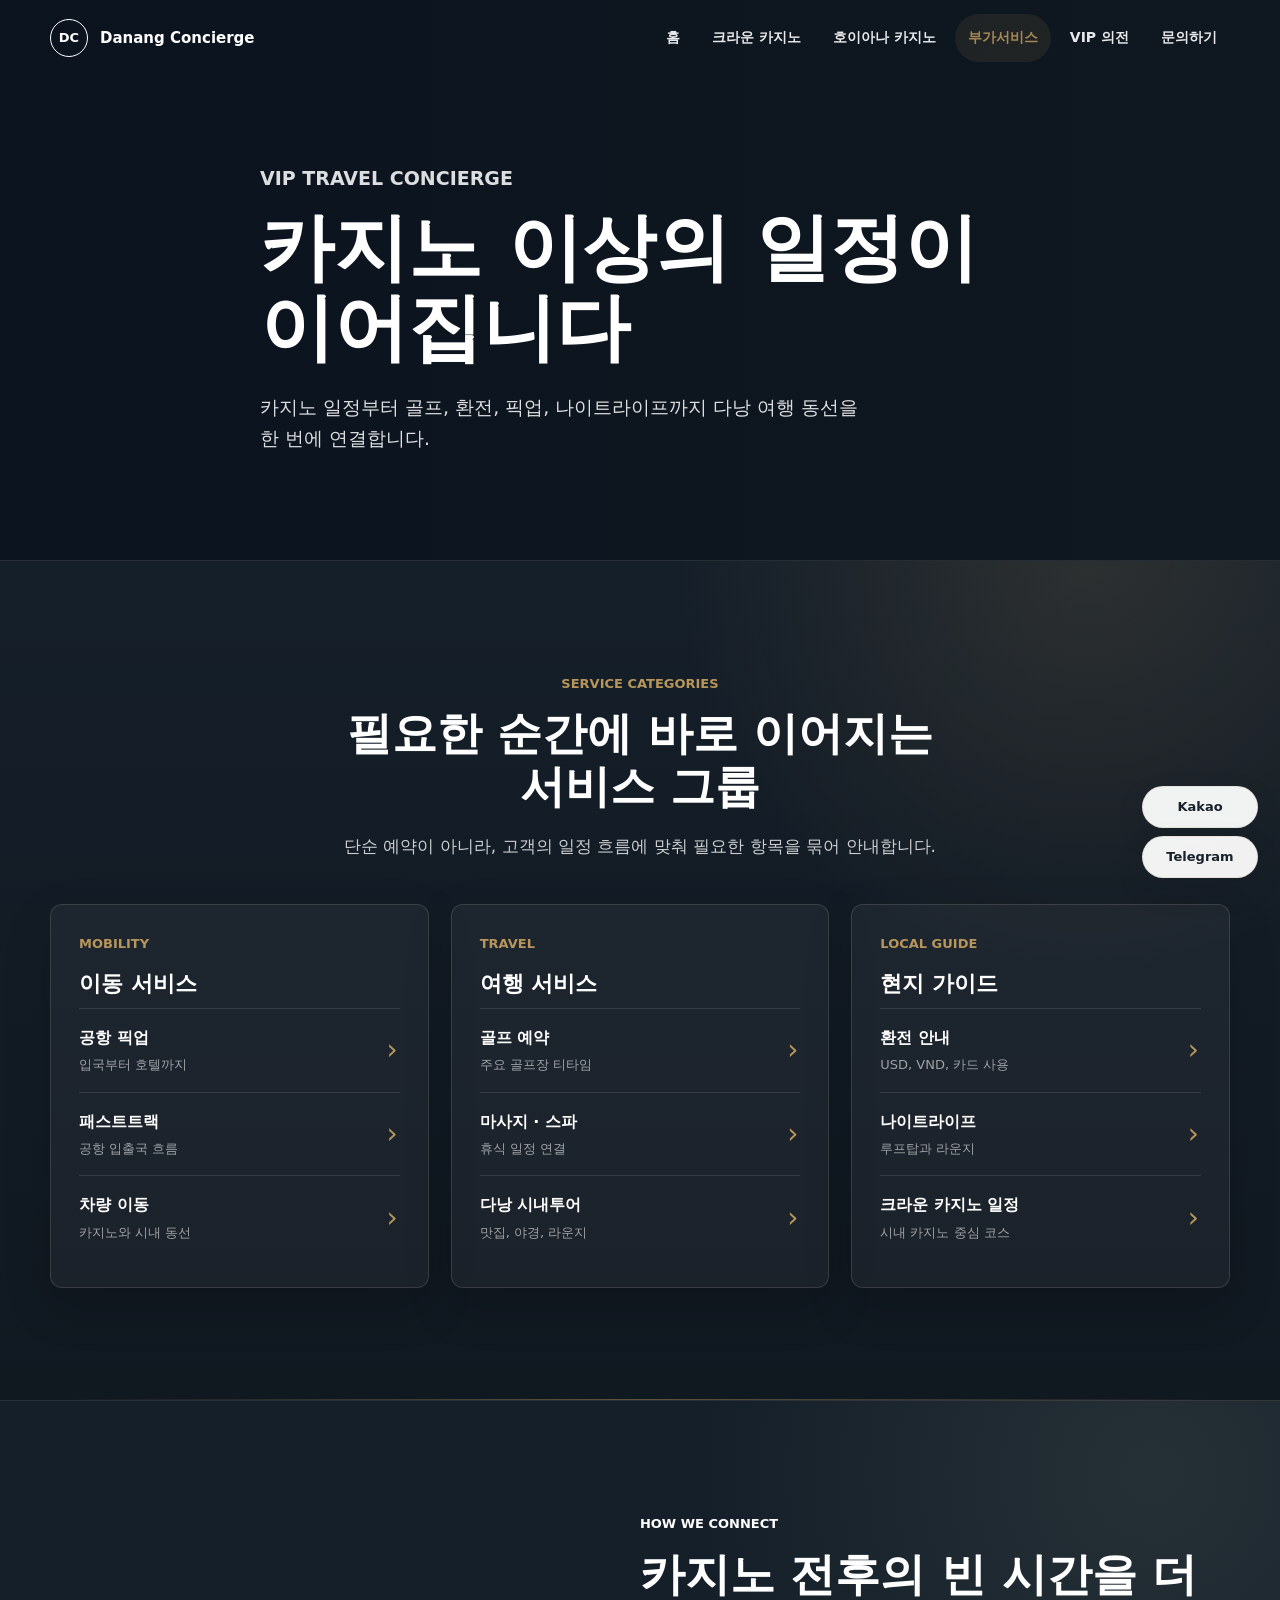
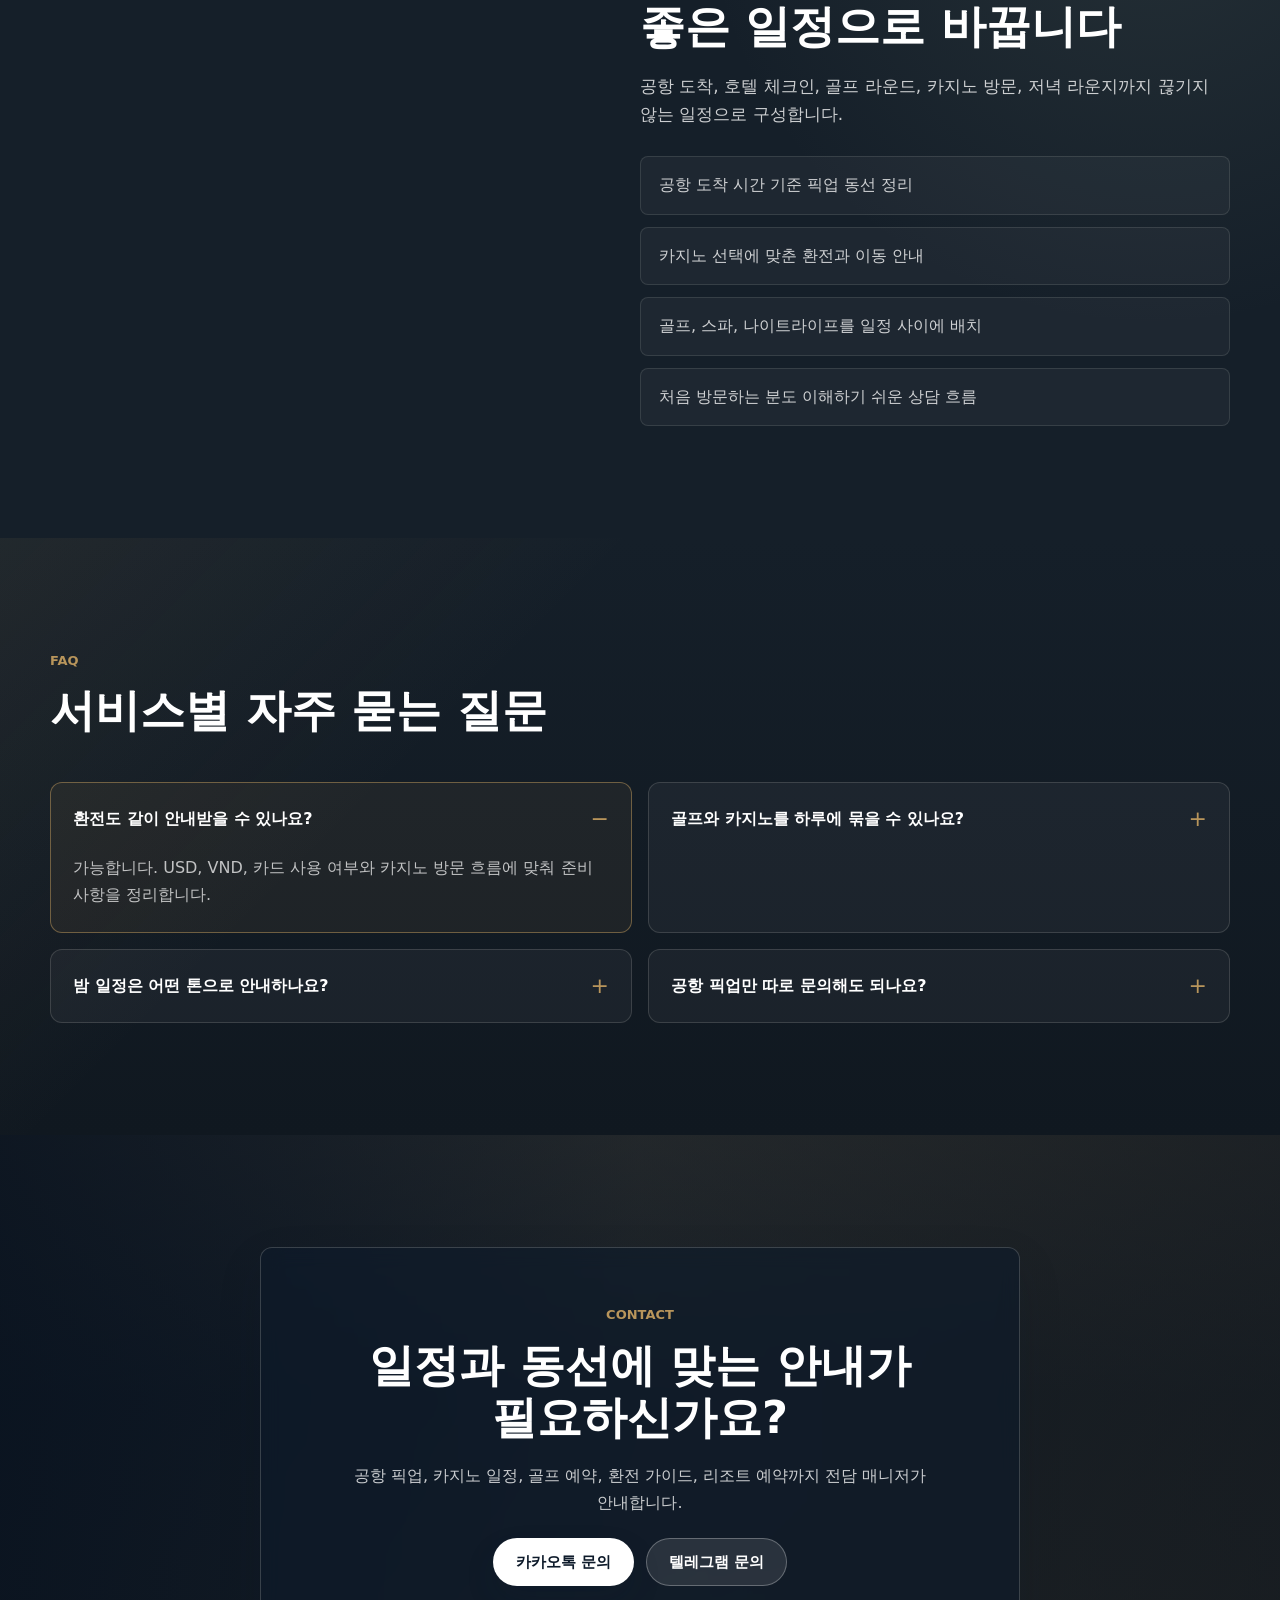
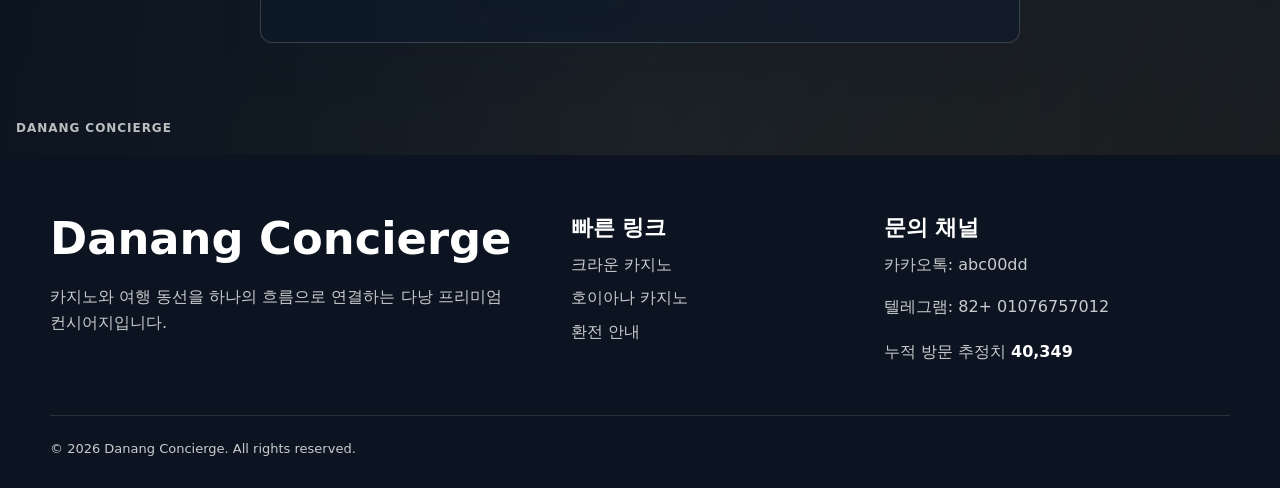
==== commit e94e44fb: "Add files via upload" ====
--- a/services/index.html
+++ b/services/index.html
@@ -10,14 +10,14 @@
 </head>
 <body data-page="services">
   <header class="site-header" data-header>
-    <a class="brand" href="/services/index.html" aria-label="다낭 프리미엄 컨시어지 홈"><span class="brand-mark">DC</span><span class="brand-text">Danang Concierge</span></a>
+    <a class="brand" href="/crown/index.html" aria-label="다낭 프리미엄 컨시어지 홈"><span class="brand-mark">DC</span><span class="brand-text">Danang Concierge</span></a>
     <button class="nav-toggle" type="button" aria-label="메뉴 열기" aria-expanded="false" data-nav-toggle><span></span><span></span><span></span></button>
     <nav class="site-nav" data-nav>
-      <a href="/services/index.html" data-nav-link="home">홈</a>
-      <a href="../crown.html" data-nav-link="crown">크라운 카지노</a>
-      <a href="../hoiana.html" data-nav-link="hoiana">호이아나 카지노</a>
-      <a href="index.html" data-nav-link="services">부가서비스</a>
-      <a href="../index.html#vip">VIP 의전</a>
+      <a href="/crown/index.html" data-nav-link="home">홈</a>
+      <a href="/crown/crown.html" data-nav-link="crown">크라운 카지노</a>
+      <a href="/crown/hoiana.html" data-nav-link="hoiana">호이아나 카지노</a>
+      <a href="/crown/services/index.html" data-nav-link="services">부가서비스</a>
+      <a href="/crown/index.html#vip">VIP 의전</a>
       <a href="#contact">문의하기</a>
     </nav>
   </header>
@@ -48,23 +48,23 @@
           <article class="service-group reveal-on-scroll">
             <p class="eyebrow">Mobility</p>
             <h3>이동 서비스</h3>
-            <a href="mobility/index.html"><span>공항 픽업</span><small>입국부터 호텔까지</small></a>
-            <a href="mobility/index.html"><span>패스트트랙</span><small>공항 입출국 흐름</small></a>
-            <a href="mobility/index.html"><span>차량 이동</span><small>카지노와 시내 동선</small></a>
+            <a href="/crown/services/mobility/index.html"><span>공항 픽업</span><small>입국부터 호텔까지</small></a>
+            <a href="/crown/services/mobility/index.html"><span>패스트트랙</span><small>공항 입출국 흐름</small></a>
+            <a href="/crown/services/mobility/index.html"><span>차량 이동</span><small>카지노와 시내 동선</small></a>
           </article>
           <article class="service-group reveal-on-scroll">
             <p class="eyebrow">Travel</p>
             <h3>여행 서비스</h3>
-            <a href="golf/index.html"><span>골프 예약</span><small>주요 골프장 티타임</small></a>
-            <a href="spa/index.html"><span>마사지 · 스파</span><small>휴식 일정 연결</small></a>
-            <a href="citytour/index.html"><span>다낭 시내투어</span><small>맛집, 야경, 라운지</small></a>
+            <a href="/crown/services/golf/index.html"><span>골프 예약</span><small>주요 골프장 티타임</small></a>
+            <a href="/crown/services/spa/index.html"><span>마사지 · 스파</span><small>휴식 일정 연결</small></a>
+            <a href="/crown/services/citytour/index.html"><span>다낭 시내투어</span><small>맛집, 야경, 라운지</small></a>
           </article>
           <article class="service-group reveal-on-scroll">
             <p class="eyebrow">Local Guide</p>
             <h3>현지 가이드</h3>
-            <a href="exchange/index.html"><span>환전 안내</span><small>USD, VND, 카드 사용</small></a>
-            <a href="nightlife/index.html"><span>나이트라이프</span><small>루프탑과 라운지</small></a>
-            <a href="../crown.html"><span>크라운 카지노 일정</span><small>시내 카지노 중심 코스</small></a>
+            <a href="/crown/services/exchange/index.html"><span>환전 안내</span><small>USD, VND, 카드 사용</small></a>
+            <a href="/crown/services/nightlife/index.html"><span>나이트라이프</span><small>루프탑과 라운지</small></a>
+            <a href="/crown/crown.html"><span>크라운 카지노 일정</span><small>시내 카지노 중심 코스</small></a>
           </article>
         </div>
       </div>
@@ -98,7 +98,7 @@
         <div class="faq-grid" data-accordion>
           <article class="faq-item is-open"><button type="button" aria-expanded="true">환전도 같이 안내받을 수 있나요?</button><div class="faq-answer"><p>가능합니다. USD, VND, 카드 사용 여부와 카지노 방문 흐름에 맞춰 준비 사항을 정리합니다.</p></div></article>
           <article class="faq-item"><button type="button" aria-expanded="false">골프와 카지노를 하루에 묶을 수 있나요?</button><div class="faq-answer"><p>티타임과 이동 시간을 기준으로 무리 없는 하루 동선을 제안드립니다.</p></div></article>
-          <article class="faq-item"><button type="button" aria-expanded="false">밤 일정은 어떤 톤으로 안내하나요?</button><div class="faq-answer"><p>과한 유흥 중심이 아니라 루프탑, 라운지, 한강 야경처럼 여행 무드에 맞는 코스로 정리합니다.</p></div></article>
+          <article class="faq-item"><button type="button" aria-expanded="false">밤 일정은 어떤 톤으로 안내하나요?</button><div class="faq-answer"><p>과한 유흥 중심이 아니라 루프탑, 라운지, 용다리와 루프탑 야경처럼 여행 무드에 맞는 코스로 정리합니다.</p></div></article>
           <article class="faq-item"><button type="button" aria-expanded="false">공항 픽업만 따로 문의해도 되나요?</button><div class="faq-answer"><p>가능합니다. 항공편, 인원, 수하물, 호텔 위치를 기준으로 차량을 안내합니다.</p></div></article>
         </div>
       </div>
@@ -121,7 +121,7 @@
   <footer class="site-footer">
     <div class="container footer-grid">
       <div><h2>Danang Concierge</h2><p>카지노와 여행 동선을 하나의 흐름으로 연결하는 다낭 프리미엄 컨시어지입니다.</p></div>
-      <div><h3>빠른 링크</h3><a href="../crown.html">크라운 카지노</a><a href="../hoiana.html">호이아나 카지노</a><a href="exchange/index.html">환전 안내</a></div>
+      <div><h3>빠른 링크</h3><a href="/crown/crown.html">크라운 카지노</a><a href="/crown/hoiana.html">호이아나 카지노</a><a href="/crown/services/exchange/index.html">환전 안내</a></div>
       <div><h3>문의 채널</h3><p>카카오톡: abc00dd</p><p>텔레그램: 82+ 01076757012</p><p class="visitor-count">누적 방문 추정치 <strong data-visitor-count>--</strong></p></div>
     </div>
     <div class="footer-bottom">© 2026 Danang Concierge. All rights reserved.</div>
--- a/assets/css/style.css
+++ b/assets/css/style.css
@@ -1629,6 +1629,383 @@
   }
 }
 
+@media (max-width: 768px) {
+  body {
+    padding-bottom: calc(112px + env(safe-area-inset-bottom)) !important;
+  }
+
+  h1 {
+    font-size: 32px !important;
+    line-height: 1.12 !important;
+  }
+
+  h2 {
+    font-size: 26px !important;
+    line-height: 1.18 !important;
+  }
+
+  .hero,
+  .sub-hero {
+    min-height: 500px !important;
+  }
+
+  .casino-card img,
+  .service-card img,
+  .editorial-image img,
+  .visit-flow-balanced .editorial-image img,
+  .route-feature-card img,
+  .resort-list img,
+  .rich-courses img,
+  .city-route-panels img,
+  .mobility-service-grid img,
+  .city-photo-grid img {
+    height: 200px !important;
+    object-fit: cover !important;
+  }
+
+  .comparison-table {
+    overflow-x: auto !important;
+    -webkit-overflow-scrolling: touch;
+  }
+
+  .table-row {
+    min-width: 560px !important;
+    grid-template-columns: 0.75fr 0.65fr 0.8fr 1.35fr !important;
+  }
+
+  .table-row span:last-child {
+    grid-column: auto !important;
+  }
+
+  .review-grid,
+  .review-grid.compact,
+  .service-grid,
+  .course-showcase,
+  .city-photo-grid,
+  .service-route-visual {
+    display: flex !important;
+    grid-template-columns: none !important;
+    overflow-x: auto !important;
+    scroll-snap-type: x mandatory;
+  }
+
+  .floating-contact {
+    left: 20px !important;
+    right: 20px !important;
+    bottom: calc(12px + env(safe-area-inset-bottom)) !important;
+  }
+
+  .floating-contact a {
+    min-height: 50px !important;
+  }
+}
+
+/* Mobile stabilization pass: keep desktop layouts intact and compact dense sections below 768px. */
+section,
+[id] {
+  scroll-margin-top: 88px;
+}
+
+.image-missing {
+  position: relative;
+  overflow: hidden;
+  background: linear-gradient(135deg, rgba(15, 31, 50, 0.96), rgba(184, 140, 62, 0.26));
+}
+
+.image-missing::before {
+  content: "Danang Concierge";
+  position: absolute;
+  inset: auto 16px 16px;
+  z-index: 1;
+  color: rgba(255, 255, 255, 0.72);
+  font-size: 12px;
+  font-weight: 800;
+  letter-spacing: 0.08em;
+  text-transform: uppercase;
+}
+
+img.is-broken {
+  display: none !important;
+}
+
+@media (max-width: 768px) {
+  :root {
+    --section-space: 48px;
+  }
+
+  body {
+    padding-bottom: calc(112px + env(safe-area-inset-bottom));
+  }
+
+  .site-header {
+    height: 62px;
+    padding-inline: 16px;
+  }
+
+  .site-nav {
+    top: 62px;
+  }
+
+  section,
+  [id] {
+    scroll-margin-top: 82px;
+  }
+
+  .hero,
+  .sub-hero {
+    min-height: 500px;
+  }
+
+  .hero-content,
+  .sub-hero-content {
+    padding-bottom: 58px;
+  }
+
+  h1 {
+    font-size: 32px;
+    line-height: 1.12;
+  }
+
+  h2 {
+    font-size: 26px;
+    line-height: 1.18;
+  }
+
+  h3 {
+    font-size: 18px;
+    line-height: 1.25;
+  }
+
+  p,
+  .editorial-list,
+  .faq-answer,
+  .info-table,
+  .table-row,
+  .review-card p {
+    font-size: 14px;
+    line-height: 1.55;
+  }
+
+  .section-heading {
+    margin-bottom: 20px;
+  }
+
+  .section-heading p {
+    font-size: 14px;
+  }
+
+  .editorial-split,
+  .split-layout,
+  .info-table-layout {
+    gap: 22px;
+  }
+
+  .cta-panel,
+  .vip-panel,
+  .casino-card,
+  .service-card,
+  .review-card,
+  .feature-grid article,
+  .info-grid article,
+  .route-grid article,
+  .premium-info-grid article,
+  .game-card-grid article,
+  .beginner-game-list article,
+  .faq-item {
+    padding: 18px;
+    border-radius: 14px;
+  }
+
+  .casino-grid,
+  .premium-info-grid,
+  .beginner-game-list,
+  .stat-row {
+    grid-template-columns: repeat(2, minmax(0, 1fr)) !important;
+    gap: 10px;
+  }
+
+  .stat-row span {
+    min-height: 74px;
+  }
+
+  .casino-card img,
+  .service-card img,
+  .editorial-image img,
+  .visit-flow-balanced .editorial-image img,
+  .route-feature-card img,
+  .resort-list img,
+  .rich-courses img,
+  .city-route-panels img,
+  .mobility-service-grid img {
+    height: 200px !important;
+    object-fit: cover;
+    border-radius: 12px;
+  }
+
+  .game-card-grid,
+  .game-card-grid.compact-mobile {
+    grid-template-columns: repeat(2, minmax(0, 1fr)) !important;
+    gap: 10px !important;
+  }
+
+  .game-card-grid article {
+    padding: 0 !important;
+    overflow: hidden;
+  }
+
+  .game-card-grid img {
+    height: 108px !important;
+    border-radius: 0;
+  }
+
+  .game-card-grid h3 {
+    font-size: 15px !important;
+  }
+
+  .game-card-grid p {
+    font-size: 12px !important;
+  }
+
+  .comparison-table {
+    overflow-x: auto;
+    -webkit-overflow-scrolling: touch;
+  }
+
+  .table-row {
+    min-width: 560px;
+    grid-template-columns: 0.75fr 0.65fr 0.8fr 1.35fr !important;
+    padding: 12px 14px;
+  }
+
+  .table-row span:last-child {
+    grid-column: auto !important;
+  }
+
+  .review-grid,
+  .review-grid.compact,
+  .service-grid,
+  .course-showcase,
+  .city-photo-grid,
+  .service-route-visual {
+    display: flex !important;
+    grid-template-columns: none !important;
+    gap: 12px;
+    overflow-x: auto;
+    scroll-snap-type: x mandatory;
+    padding: 2px 14px 8px;
+    margin-inline: -14px;
+    -webkit-overflow-scrolling: touch;
+  }
+
+  .review-grid::-webkit-scrollbar,
+  .service-grid::-webkit-scrollbar,
+  .course-showcase::-webkit-scrollbar,
+  .city-photo-grid::-webkit-scrollbar,
+  .service-route-visual::-webkit-scrollbar {
+    display: none;
+  }
+
+  .review-card,
+  .review-grid.compact .review-card,
+  .service-card,
+  .service-card:nth-child(4),
+  .service-card:nth-child(5),
+  .course-showcase article,
+  .city-photo-grid figure,
+  .route-feature-card {
+    flex: 0 0 78%;
+    grid-column: auto !important;
+    scroll-snap-align: start;
+  }
+
+  .review-card p {
+    min-height: 0;
+  }
+
+  .service-card img,
+  .course-showcase img,
+  .city-photo-grid img {
+    height: 170px !important;
+  }
+
+  .city-best-card,
+  .city-best-card.featured,
+  .city-best-card:not(.featured) {
+    min-height: 240px !important;
+  }
+
+  .city-best-card div,
+  .city-route-panels div {
+    padding: 16px !important;
+  }
+
+  .cinematic-grid.balanced figure,
+  .cinematic-grid.balanced figure:first-child,
+  .cinematic-grid figure,
+  .cinematic-grid figure:first-child {
+    flex-basis: 76%;
+    min-height: 210px !important;
+  }
+
+  .city-photo-grid figure {
+    min-height: 210px !important;
+  }
+
+  .image-cta {
+    min-height: 420px;
+  }
+
+  .image-cta .cta-panel {
+    padding: 24px 18px;
+  }
+
+  .cta-panel h2 {
+    font-size: 25px;
+  }
+
+  .cta-actions {
+    gap: 10px;
+  }
+
+  .button {
+    min-height: 46px;
+    padding: 13px 16px;
+  }
+
+  .floating-contact {
+    left: 20px !important;
+    right: 20px !important;
+    bottom: calc(12px + env(safe-area-inset-bottom)) !important;
+    gap: 8px;
+    z-index: 90;
+  }
+
+  .floating-contact a {
+    min-height: 50px !important;
+    min-width: 0 !important;
+    width: 100%;
+    border-radius: 12px;
+    font-size: 13px;
+  }
+}
+
+@media (max-width: 420px) {
+  .review-card,
+  .service-card,
+  .course-showcase article,
+  .city-photo-grid figure,
+  .route-feature-card {
+    flex-basis: 84%;
+  }
+
+  .casino-grid,
+  .premium-info-grid,
+  .beginner-game-list,
+  .stat-row {
+    gap: 8px;
+  }
+}
+
 /* Final mobile safeguards for premium UX */
 @media (max-width: 768px) {
   .service-directory,
@@ -3221,3 +3598,19 @@
     grid-template-columns: 1fr;
   }
 }
+
+
+/* Final mobile overrides: this block intentionally sits last. */
+@media (max-width: 768px) {
+  body { padding-bottom: calc(112px + env(safe-area-inset-bottom)) !important; }
+  h1 { font-size: 32px !important; line-height: 1.12 !important; }
+  h2 { font-size: 26px !important; line-height: 1.18 !important; }
+  .hero, .sub-hero { min-height: 500px !important; }
+  .casino-card img, .service-card img, .editorial-image img, .visit-flow-balanced .editorial-image img, .route-feature-card img, .resort-list img, .rich-courses img, .city-route-panels img, .mobility-service-grid img, .city-photo-grid img { height: 200px !important; object-fit: cover !important; }
+  .comparison-table { overflow-x: auto !important; -webkit-overflow-scrolling: touch; }
+  .table-row { min-width: 560px !important; grid-template-columns: 0.75fr 0.65fr 0.8fr 1.35fr !important; }
+  .table-row span:last-child { grid-column: auto !important; }
+  .review-grid, .review-grid.compact, .service-grid, .course-showcase, .city-photo-grid, .service-route-visual { display: flex !important; grid-template-columns: none !important; overflow-x: auto !important; scroll-snap-type: x mandatory; }
+  .floating-contact { left: 20px !important; right: 20px !important; bottom: calc(12px + env(safe-area-inset-bottom)) !important; }
+  .floating-contact a { min-height: 50px !important; }
+}
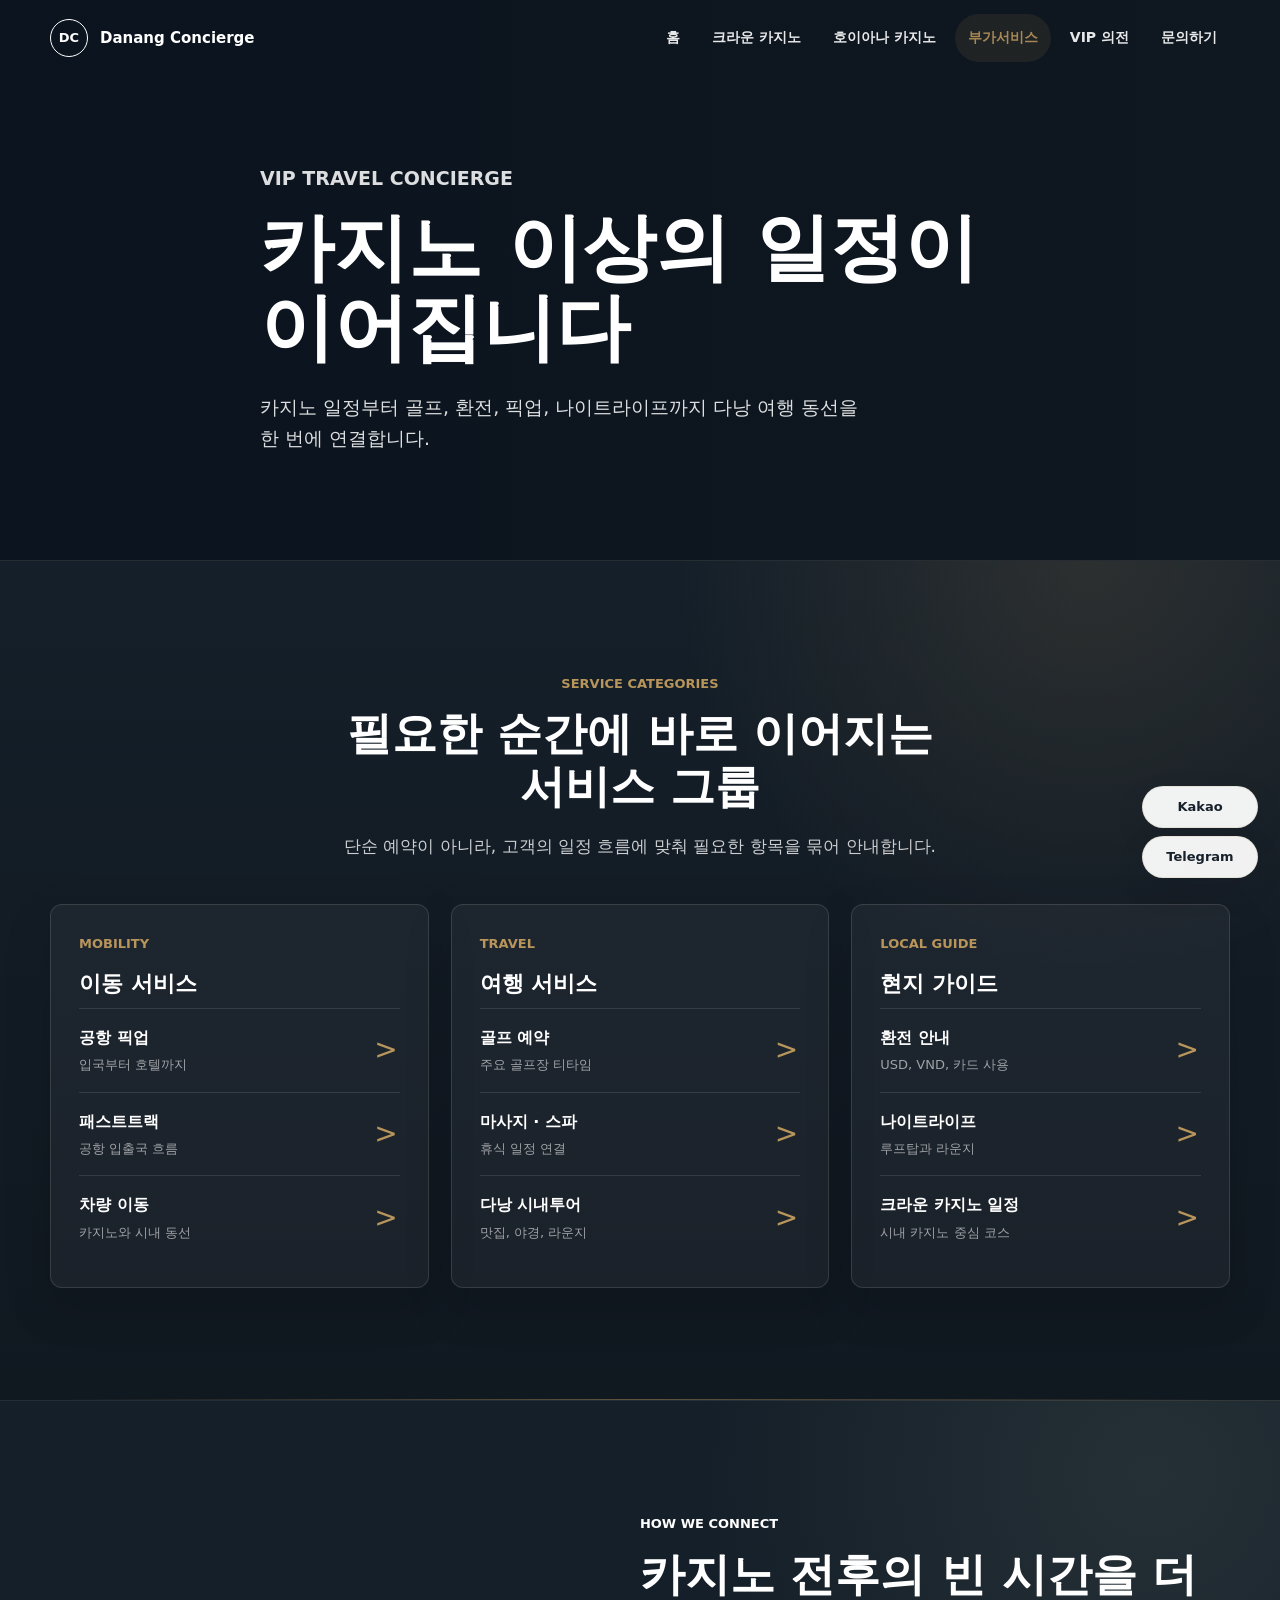
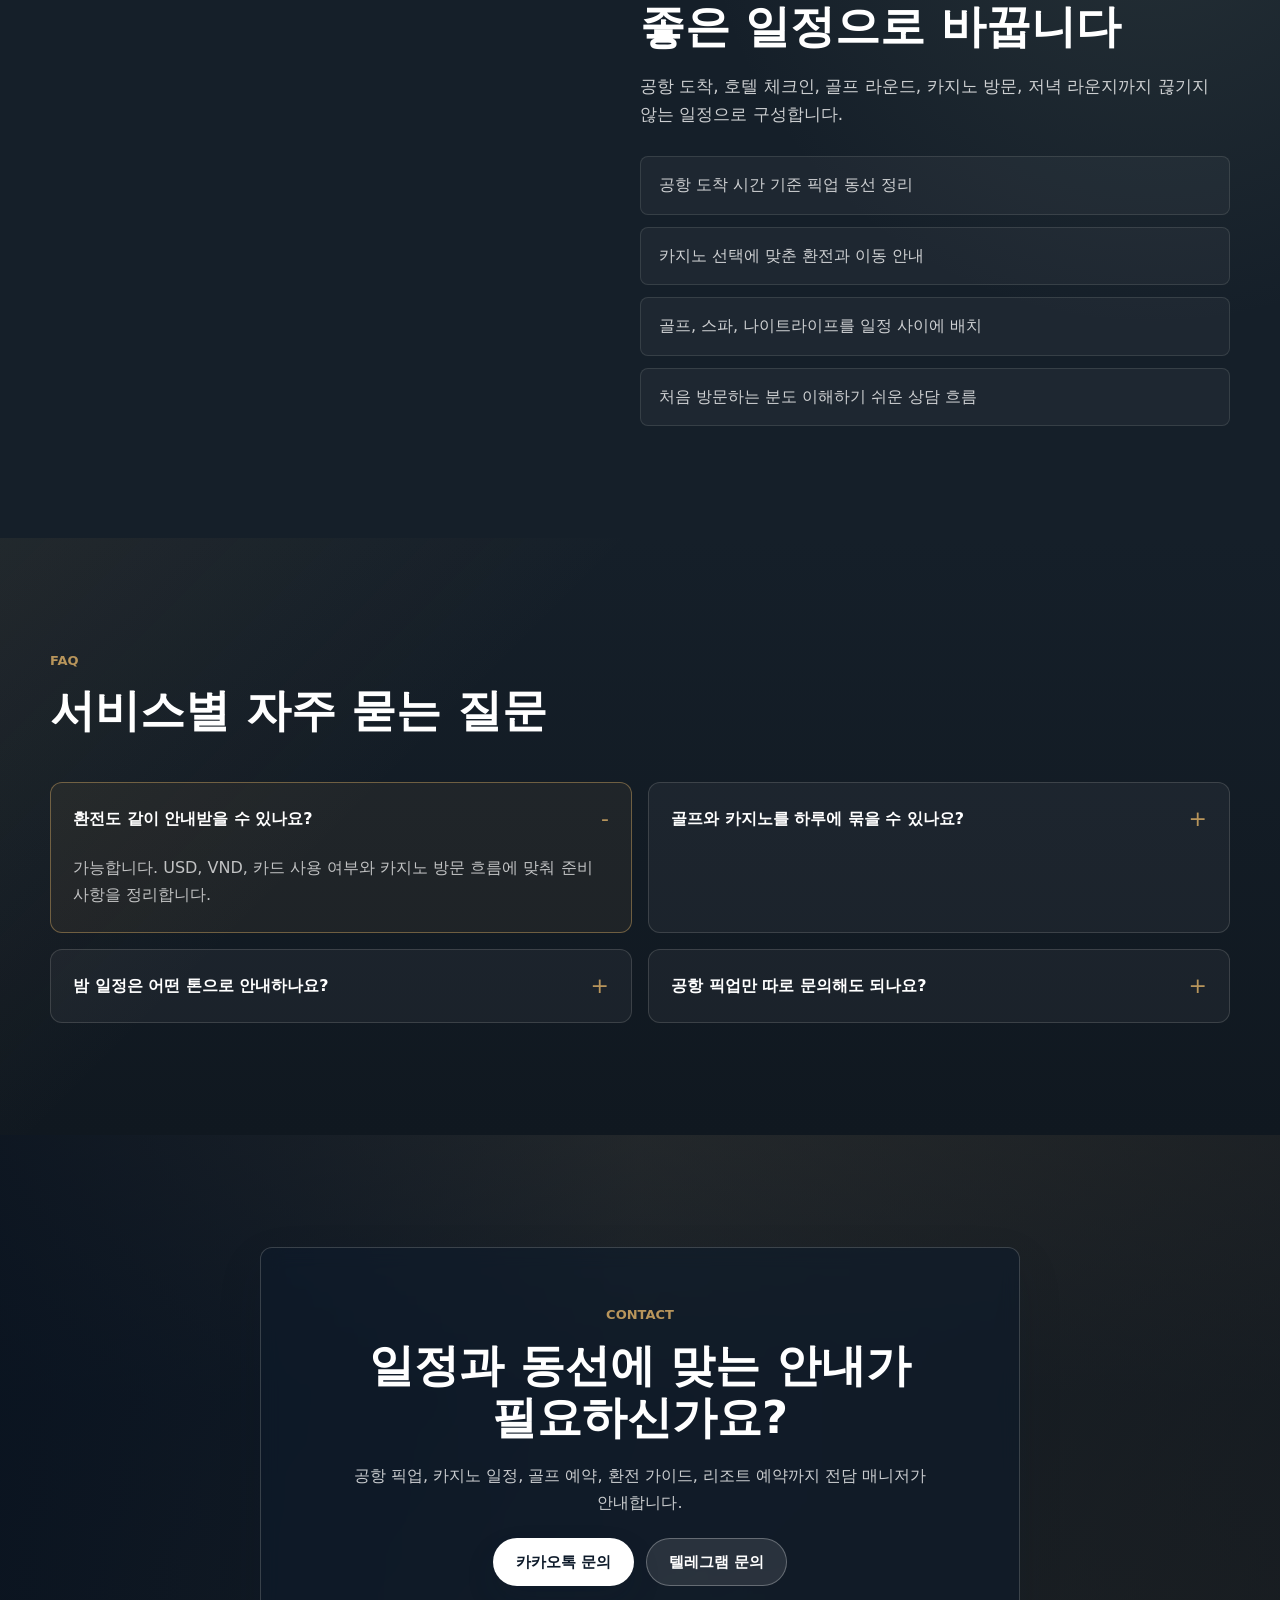
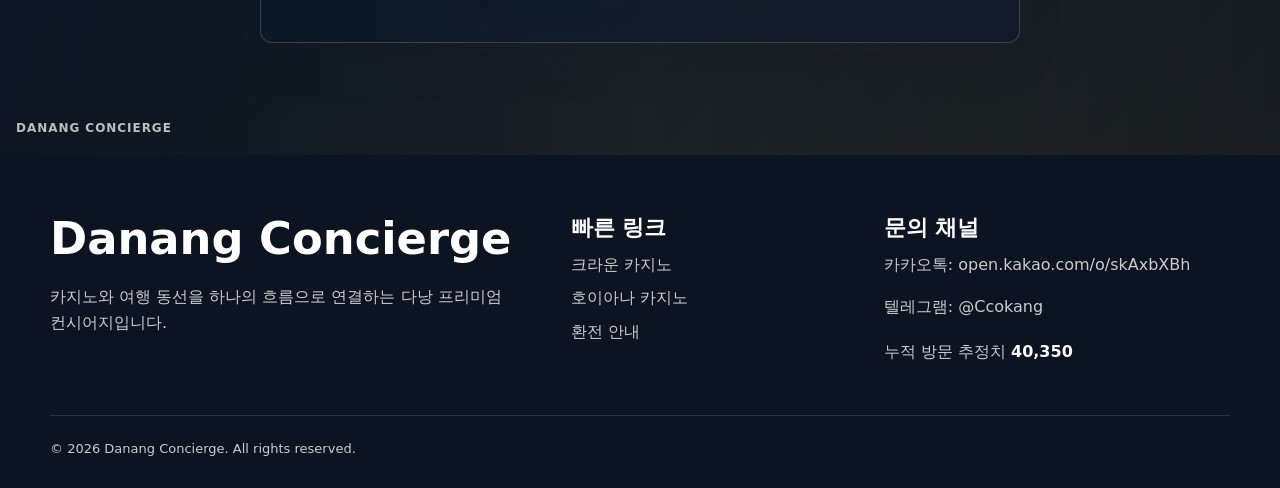
==== commit da556901: "Add files via upload" ====
--- a/services/index.html
+++ b/services/index.html
@@ -112,8 +112,8 @@
         <h2>일정과 동선에 맞는 안내가 필요하신가요?</h2>
         <p>공항 픽업, 카지노 일정, 골프 예약, 환전 가이드, 리조트 예약까지 전담 매니저가 안내합니다.</p>
         <div class="cta-actions">
-          <a class="button button-primary" href="https://open.kakao.com/o/abc00dd" target="_blank" rel="noopener">카카오톡 문의</a>
-          <a class="button button-secondary" href="https://t.me/+8201076757012" target="_blank" rel="noopener">텔레그램 문의</a>
+          <a class="button button-primary" href="https://open.kakao.com/o/skAxbXBh" target="_blank" rel="noopener">카카오톡 문의</a>
+          <a class="button button-secondary" href="https://t.me/Ccokang" target="_blank" rel="noopener">텔레그램 문의</a>
         </div>
       </div>
     </section>
@@ -122,11 +122,11 @@
     <div class="container footer-grid">
       <div><h2>Danang Concierge</h2><p>카지노와 여행 동선을 하나의 흐름으로 연결하는 다낭 프리미엄 컨시어지입니다.</p></div>
       <div><h3>빠른 링크</h3><a href="/crown/crown.html">크라운 카지노</a><a href="/crown/hoiana.html">호이아나 카지노</a><a href="/crown/services/exchange/index.html">환전 안내</a></div>
-      <div><h3>문의 채널</h3><p>카카오톡: abc00dd</p><p>텔레그램: 82+ 01076757012</p><p class="visitor-count">누적 방문 추정치 <strong data-visitor-count>--</strong></p></div>
+      <div><h3>문의 채널</h3><p>카카오톡: open.kakao.com/o/skAxbXBh</p><p>텔레그램: @Ccokang</p><p class="visitor-count">누적 방문 추정치 <strong data-visitor-count>--</strong></p></div>
     </div>
     <div class="footer-bottom">© 2026 Danang Concierge. All rights reserved.</div>
   </footer>
-  <div class="floating-contact" aria-label="빠른 문의"><a href="https://open.kakao.com/o/abc00dd" target="_blank" rel="noopener">Kakao</a><a href="https://t.me/+8201076757012" target="_blank" rel="noopener">Telegram</a></div>
+  <div class="floating-contact" aria-label="빠른 문의"><a href="https://open.kakao.com/o/skAxbXBh" target="_blank" rel="noopener">Kakao</a><a href="https://t.me/Ccokang" target="_blank" rel="noopener">Telegram</a></div>
   <script src="../assets/js/main.js?v=ux4"></script>
 </body>
 </html>
--- a/assets/css/style.css
+++ b/assets/css/style.css
@@ -1,3616 +1,6344 @@
-:root {
-  --color-ink: #17202b;
-  --color-navy: #0d1a2a;
-  --color-charcoal: #27313b;
-  --color-muted: #66717f;
-  --color-line: #e5e1d8;
-  --color-cream: #f7f4ed;
-  --color-page: #101820;
-  --color-panel-dark: #151f29;
-  --color-panel-deep: #1b2631;
-  --color-white: #ffffff;
-  --color-gold: #b8955b;
-  --color-sage: #77887b;
-  --shadow-soft: 0 18px 45px rgba(13, 26, 42, 0.12);
-  --shadow-card: 0 12px 30px rgba(13, 26, 42, 0.08);
-  --radius-sm: 8px;
-  --radius-md: 12px;
-  --section-space: 112px;
-  --container: 1180px;
+﻿:root {
+  --color-ink: #17202b;
+  --color-navy: #0d1a2a;
+  --color-charcoal: #27313b;
+  --color-muted: #66717f;
+  --color-line: #e5e1d8;
+  --color-cream: #f7f4ed;
+  --color-page: #101820;
+  --color-panel-dark: #151f29;
+  --color-panel-deep: #1b2631;
+  --color-white: #ffffff;
+  --color-gold: #b8955b;
+  --color-sage: #77887b;
+  --shadow-soft: 0 18px 45px rgba(13, 26, 42, 0.12);
+  --shadow-card: 0 12px 30px rgba(13, 26, 42, 0.08);
+  --radius-sm: 8px;
+  --radius-md: 12px;
+  --section-space: 112px;
+  --container: 1180px;
+}
+
+* {
+  box-sizing: border-box;
+}
+
+html {
+  scroll-behavior: smooth;
+}
+
+body {
+  margin: 0;
+  color: var(--color-ink);
+  background: var(--color-page);
+  font-family: Pretendard, "Noto Sans KR", system-ui, -apple-system, BlinkMacSystemFont, sans-serif;
+  line-height: 1.65;
+  word-break: keep-all;
+  overflow-x: hidden;
+}
+
+body.nav-open {
+  overflow: hidden;
+}
+
+img {
+  display: block;
+  width: 100%;
+  height: auto;
+  background: #e7e2d8;
+}
+
+a {
+  color: inherit;
+  text-decoration: none;
+}
+
+button {
+  font: inherit;
+}
+
+.container {
+  width: min(calc(100% - 40px), var(--container));
+  margin-inline: auto;
+}
+
+.site-header {
+  position: fixed;
+  top: 0;
+  left: 0;
+  right: 0;
+  z-index: 120;
+  display: flex;
+  align-items: center;
+  justify-content: space-between;
+  height: 76px;
+  padding: 0 max(24px, calc((100vw - var(--container)) / 2));
+  color: var(--color-white);
+  transition: background 220ms ease, border 220ms ease, box-shadow 220ms ease, color 220ms ease;
+}
+
+.site-header.is-scrolled,
+.site-header.is-open {
+  color: var(--color-ink);
+  background: rgba(255, 255, 255, 0.94);
+  border-bottom: 1px solid rgba(229, 225, 216, 0.9);
+  box-shadow: 0 12px 28px rgba(13, 26, 42, 0.08);
+  backdrop-filter: blur(16px);
+}
+
+.brand {
+  display: inline-flex;
+  align-items: center;
+  gap: 12px;
+  font-weight: 700;
+  letter-spacing: 0;
+}
+
+.brand-mark {
+  display: grid;
+  width: 38px;
+  height: 38px;
+  place-items: center;
+  border: 1px solid currentColor;
+  border-radius: 50%;
+  font-size: 13px;
+}
+
+.brand-text {
+  font-size: 15px;
+}
+
+.site-nav {
+  display: flex;
+  align-items: center;
+  gap: 6px;
+  position: relative;
+  z-index: 2;
+}
+
+.site-nav a {
+  position: relative;
+  padding: 12px 13px;
+  border-radius: 999px;
+  color: currentColor;
+  font-size: 14px;
+  font-weight: 600;
+  opacity: 0.9;
+  white-space: nowrap;
+}
+
+.site-nav a:hover,
+.site-nav a.is-active {
+  background: rgba(184, 149, 91, 0.12);
+  color: var(--color-gold);
+}
+
+.nav-toggle {
+  display: none;
+  width: 42px;
+  height: 42px;
+  border: 1px solid rgba(255, 255, 255, 0.32);
+  border-radius: 50%;
+  background: transparent;
+  cursor: pointer;
+}
+
+.site-header.is-scrolled .nav-toggle,
+.site-header.is-open .nav-toggle {
+  border-color: var(--color-line);
+}
+
+.nav-toggle span {
+  display: block;
+  width: 18px;
+  height: 2px;
+  margin: 4px auto;
+  background: currentColor;
+  transition: transform 180ms ease, opacity 180ms ease;
+}
+
+.site-header.is-open .nav-toggle span:nth-child(1) {
+  transform: translateY(6px) rotate(45deg);
+}
+
+.site-header.is-open .nav-toggle span:nth-child(2) {
+  opacity: 0;
+}
+
+.site-header.is-open .nav-toggle span:nth-child(3) {
+  transform: translateY(-6px) rotate(-45deg);
+}
+
+.hero,
+.sub-hero {
+  position: relative;
+  min-height: 760px;
+  overflow: hidden;
+  color: var(--color-white);
+}
+
+.hero-slider,
+.sub-hero-bg,
+.hero-slide {
+  position: absolute;
+  inset: 0;
+}
+
+.hero-slide {
+  opacity: 0;
+  transform: scale(1.025);
+  transition: opacity 900ms ease, transform 1800ms ease;
+}
+
+.hero-slide.is-active {
+  opacity: 1;
+  transform: scale(1);
+}
+
+.hero-slide img,
+.sub-hero-bg img {
+  height: 100%;
+  object-fit: cover;
+}
+
+.sub-hero-bg[data-bg-rotator] img {
+  position: absolute;
+  inset: 0;
+  opacity: 0;
+  transform: scale(1.04);
+  transition: opacity 1200ms ease, transform 3000ms ease;
+}
+
+.sub-hero-bg[data-bg-rotator] img.is-active {
+  opacity: 1;
+  transform: scale(1);
+}
+
+.hero-overlay {
+  position: absolute;
+  inset: 0;
+  background: linear-gradient(90deg, rgba(9, 18, 30, 0.76) 0%, rgba(9, 18, 30, 0.48) 42%, rgba(9, 18, 30, 0.16) 100%);
+}
+
+.hero-content,
+.sub-hero-content {
+  position: relative;
+  z-index: 2;
+  display: flex;
+  min-height: inherit;
+  flex-direction: column;
+  justify-content: center;
+  padding-top: 76px;
+}
+
+.hero-content {
+  max-width: var(--container);
+}
+
+.hero-content .eyebrow,
+.hero-content h1,
+.hero-content .hero-description,
+.hero-content .hero-actions {
+  max-width: 720px;
+}
+
+.sub-hero {
+  min-height: 560px;
+}
+
+.sub-hero-content {
+  max-width: 760px;
+}
+
+.eyebrow {
+  margin: 0 0 14px;
+  color: var(--color-gold);
+  font-size: 13px;
+  font-weight: 800;
+  letter-spacing: 0;
+  text-transform: uppercase;
+}
+
+h1,
+h2,
+h3,
+p {
+  margin-top: 0;
+}
+
+h1 {
+  margin-bottom: 24px;
+  font-size: clamp(42px, 6vw, 74px);
+  line-height: 1.08;
+  letter-spacing: 0;
+}
+
+h2 {
+  margin-bottom: 18px;
+  font-size: clamp(30px, 3.5vw, 46px);
+  line-height: 1.18;
+  letter-spacing: 0;
+}
+
+h3 {
+  margin-bottom: 10px;
+  font-size: 22px;
+  line-height: 1.32;
+}
+
+.hero-description,
+.sub-hero-content p {
+  max-width: 620px;
+  color: rgba(255, 255, 255, 0.86);
+  font-size: 19px;
+}
+
+.hero-actions,
+.cta-actions,
+.event-actions {
+  display: flex;
+  flex-wrap: wrap;
+  gap: 12px;
+  margin-top: 22px;
+}
+
+.button {
+  display: inline-flex;
+  align-items: center;
+  justify-content: center;
+  min-height: 48px;
+  padding: 0 22px;
+  border: 1px solid transparent;
+  border-radius: 999px;
+  font-size: 15px;
+  font-weight: 700;
+  transition: transform 180ms ease, box-shadow 180ms ease, border-color 180ms ease, background 180ms ease;
+  cursor: pointer;
+}
+
+.button:hover {
+  transform: translateY(-1px);
+}
+
+.button-primary {
+  color: var(--color-white);
+  background: var(--color-navy);
+  box-shadow: 0 14px 28px rgba(13, 26, 42, 0.18);
+}
+
+.hero .button-primary,
+.sub-hero .button-primary {
+  color: var(--color-navy);
+  background: var(--color-white);
+}
+
+.button-secondary {
+  color: var(--color-navy);
+  border-color: var(--color-line);
+  background: var(--color-cream);
+}
+
+.button-ghost {
+  color: var(--color-white);
+  border-color: rgba(255, 255, 255, 0.44);
+  background: rgba(255, 255, 255, 0.08);
+}
+
+.button-soft {
+  color: var(--color-ink);
+  border-color: var(--color-line);
+  background: var(--color-white);
+}
+
+.hero-controls {
+  position: absolute;
+  z-index: 3;
+  right: max(24px, calc((100vw - var(--container)) / 2));
+  bottom: 44px;
+  display: flex;
+  gap: 10px;
+}
+
+.hero-controls button {
+  width: 48px;
+  height: 48px;
+  border: 1px solid rgba(255, 255, 255, 0.36);
+  border-radius: 50%;
+  background: rgba(255, 255, 255, 0.12);
+  cursor: pointer;
+}
+
+.hero-controls button::before {
+  content: "";
+  display: block;
+  width: 10px;
+  height: 10px;
+  margin: auto;
+  border-top: 2px solid #fff;
+  border-right: 2px solid #fff;
+}
+
+.hero-controls [data-slide-prev]::before {
+  transform: rotate(-135deg);
+}
+
+.hero-controls [data-slide-next]::before {
+  transform: rotate(45deg);
+}
+
+.section {
+  padding: var(--section-space) 0;
+  background: var(--color-page);
+}
+
+.section-casinos {
+  background: linear-gradient(180deg, #111a23, var(--color-panel-deep));
+}
+
+.section-heading {
+  max-width: 720px;
+  margin: 0 auto 44px;
+  text-align: center;
+}
+
+.section-heading.align-left {
+  margin-inline: 0;
+  text-align: left;
+}
+
+.section-heading p:not(.eyebrow) {
+  color: rgba(255, 255, 255, 0.68);
+  font-size: 17px;
+}
+
+.section-heading h2,
+.section-heading.align-left h2 {
+  color: var(--color-white);
+}
+
+.casino-grid {
+  display: grid;
+  grid-template-columns: repeat(2, minmax(0, 1fr));
+  gap: 28px;
+}
+
+.casino-card,
+.service-card,
+.review-card,
+.feature-grid article,
+.info-grid article,
+.route-grid article {
+  border: 1px solid var(--color-line);
+  border-radius: var(--radius-md);
+  background: var(--color-white);
+  box-shadow: var(--shadow-card);
+}
+
+.casino-card {
+  overflow: hidden;
+  transition: transform 220ms ease, box-shadow 220ms ease, border-color 220ms ease;
+  will-change: transform;
+}
+
+.casino-card:hover {
+  transform: translateY(-8px);
+  border-color: rgba(184, 149, 91, 0.55);
+  box-shadow: 0 24px 60px rgba(0, 0, 0, 0.24);
+}
+
+.casino-card:hover img {
+  transform: scale(1.035);
+}
+
+.casino-card img {
+  height: 360px;
+  object-fit: cover;
+  transition: transform 650ms ease;
+}
+
+.casino-card-body {
+  padding: 30px;
+}
+
+.label,
+.review-card span,
+.service-card span,
+.feature-grid span,
+.flow-number {
+  color: var(--color-gold);
+  font-size: 12px;
+  font-weight: 800;
+  letter-spacing: 0;
+  text-transform: uppercase;
+}
+
+.clean-list {
+  display: grid;
+  gap: 8px;
+  margin: 22px 0;
+  padding: 0;
+  color: var(--color-charcoal);
+  list-style: none;
+}
+
+.clean-list li::before {
+  content: "";
+  display: inline-block;
+  width: 6px;
+  height: 6px;
+  margin-right: 10px;
+  border-radius: 50%;
+  background: var(--color-sage);
+  vertical-align: middle;
+}
+
+.text-link {
+  display: inline-flex;
+  color: var(--color-navy);
+  font-weight: 800;
+  border-bottom: 1px solid var(--color-gold);
+}
+
+.flow-section,
+.muted-section,
+.vip-experience {
+  background: var(--color-panel-dark);
+}
+
+.flow-grid {
+  position: relative;
+  display: grid;
+  grid-template-columns: repeat(4, minmax(0, 1fr));
+  gap: 20px;
+}
+
+.flow-grid::before {
+  display: none;
+}
+
+.flow-item {
+  position: relative;
+  padding: 28px 24px;
+  border: 1px solid rgba(229, 225, 216, 0.14);
+  border-radius: var(--radius-md);
+  background: rgba(255, 255, 255, 0.035);
+}
+
+.flow-item h3 {
+  margin-top: 18px;
+  color: var(--color-white);
+}
+
+.flow-item p {
+  color: rgba(255, 255, 255, 0.66);
+}
+
+.casino-card p,
+.service-card p,
+.feature-grid p,
+.info-grid p,
+.review-card p,
+.route-grid p {
+  color: var(--color-muted);
+}
+
+.vip-panel {
+  display: grid;
+  grid-template-columns: minmax(0, 0.95fr) minmax(0, 1.05fr);
+  gap: 48px;
+  align-items: center;
+  padding: 48px;
+  border: 1px solid var(--color-line);
+  border-radius: var(--radius-md);
+  background: var(--color-navy);
+  color: var(--color-white);
+  box-shadow: var(--shadow-soft);
+}
+
+.vip-copy p:not(.eyebrow) {
+  color: rgba(255, 255, 255, 0.78);
+}
+
+.vip-image img {
+  height: 470px;
+  border-radius: var(--radius-sm);
+  object-fit: cover;
+}
+
+.feature-list {
+  display: flex;
+  flex-wrap: wrap;
+  gap: 10px;
+  margin-top: 28px;
+}
+
+.feature-list span {
+  padding: 10px 13px;
+  border: 1px solid rgba(255, 255, 255, 0.18);
+  border-radius: 999px;
+  color: rgba(255, 255, 255, 0.88);
+  font-size: 14px;
+}
+
+.feature-list.vertical {
+  display: grid;
+  margin-top: 0;
+}
+
+.feature-list.vertical span {
+  border-color: var(--color-line);
+  color: var(--color-charcoal);
+  background: var(--color-white);
+}
+
+.service-grid {
+  display: grid;
+  grid-template-columns: repeat(6, minmax(0, 1fr));
+  gap: 20px;
+}
+
+.service-card {
+  grid-column: span 2;
+  overflow: hidden;
+}
+
+.service-card:nth-child(4),
+.service-card:nth-child(5) {
+  grid-column: span 3;
+}
+
+.service-card img {
+  height: 220px;
+  object-fit: cover;
+}
+
+.service-card div {
+  padding: 24px;
+}
+
+.info-section {
+  padding-top: 0;
+}
+
+.info-grid,
+.feature-grid,
+.route-grid {
+  display: grid;
+  grid-template-columns: repeat(3, minmax(0, 1fr));
+  gap: 22px;
+}
+
+.info-grid article,
+.feature-grid article,
+.route-grid article {
+  padding: 28px;
+}
+
+.reviews-preview {
+  background: var(--color-panel-dark);
+}
+
+.review-grid {
+  display: grid;
+  grid-template-columns: repeat(4, minmax(0, 1fr));
+  gap: 18px;
+}
+
+.review-grid.compact {
+  grid-template-columns: repeat(4, minmax(0, 1fr));
+}
+
+.review-card {
+  padding: 26px;
+}
+
+.review-card p {
+  min-height: 112px;
+  margin: 16px 0 18px;
+  color: var(--color-charcoal);
+}
+
+.review-card strong {
+  color: var(--color-navy);
+}
+
+.cta-section {
+  background: var(--color-page);
+}
+
+.cta-panel {
+  padding: 56px;
+  border-radius: var(--radius-md);
+  background: linear-gradient(135deg, var(--color-navy), #1f2f3f 64%, #5b594e);
+  color: var(--color-white);
+  text-align: center;
+  box-shadow: var(--shadow-soft);
+}
+
+.cta-panel p:not(.eyebrow) {
+  max-width: 620px;
+  margin-inline: auto;
+  color: rgba(255, 255, 255, 0.78);
+}
+
+.cta-actions {
+  justify-content: center;
+}
+
+.site-footer {
+  padding: 58px 0 28px;
+  color: rgba(255, 255, 255, 0.78);
+  background: #0b1420;
+}
+
+.footer-grid {
+  display: grid;
+  grid-template-columns: 1.4fr 0.8fr 1fr;
+  gap: 36px;
+}
+
+.site-footer h2,
+.site-footer h3 {
+  color: var(--color-white);
+}
+
+.site-footer a {
+  display: block;
+  margin: 7px 0;
+}
+
+.visitor-count {
+  margin-top: 18px;
+}
+
+.visitor-count strong {
+  color: var(--color-white);
+  font-variant-numeric: tabular-nums;
+}
+
+.footer-bottom {
+  width: min(calc(100% - 40px), var(--container));
+  margin: 34px auto 0;
+  padding-top: 22px;
+  border-top: 1px solid rgba(255, 255, 255, 0.12);
+  font-size: 13px;
+}
+
+.floating-contact {
+  position: fixed;
+  right: 22px;
+  bottom: 22px;
+  z-index: 45;
+  display: grid;
+  gap: 8px;
+}
+
+.floating-contact a {
+  display: inline-flex;
+  align-items: center;
+  justify-content: center;
+  min-width: 116px;
+  min-height: 42px;
+  padding: 0 16px;
+  border: 1px solid rgba(229, 225, 216, 0.9);
+  border-radius: 999px;
+  color: var(--color-ink);
+  background: rgba(255, 255, 255, 0.94);
+  box-shadow: 0 12px 30px rgba(13, 26, 42, 0.12);
+  backdrop-filter: blur(14px);
+  font-size: 13px;
+  font-weight: 800;
+}
+
+.event-popup {
+  position: fixed;
+  inset: 0;
+  z-index: 80;
+  display: none;
+  align-items: center;
+  justify-content: center;
+  padding: 24px;
+  background: rgba(9, 18, 30, 0.54);
+  backdrop-filter: blur(8px);
+}
+
+.event-popup.is-visible {
+  display: flex;
+}
+
+.event-card {
+  position: relative;
+  width: min(100%, 460px);
+  padding: 34px;
+  border: 1px solid var(--color-line);
+  border-radius: var(--radius-md);
+  background: var(--color-white);
+  box-shadow: 0 30px 90px rgba(13, 26, 42, 0.26);
+}
+
+.event-card h2 {
+  font-size: 31px;
+}
+
+.event-card p:not(.eyebrow) {
+  color: var(--color-muted);
+}
+
+.event-close {
+  position: absolute;
+  top: 14px;
+  right: 14px;
+  width: 36px;
+  height: 36px;
+  border: 1px solid var(--color-line);
+  border-radius: 50%;
+  background: var(--color-white);
+  cursor: pointer;
+}
+
+.split-layout {
+  display: grid;
+  grid-template-columns: minmax(0, 0.9fr) minmax(0, 1.1fr);
+  gap: 56px;
+  align-items: start;
+}
+
+.muted-section .split-layout > div:first-child h2,
+.vip-experience .split-layout > div:first-child h2 {
+  color: var(--color-white);
+}
+
+.muted-section .split-layout > div:first-child p:not(.eyebrow),
+.vip-experience .split-layout > div:first-child p:not(.eyebrow) {
+  color: rgba(255, 255, 255, 0.68);
+}
+
+.recommend-list {
+  display: grid;
+  gap: 12px;
+}
+
+.recommend-list p {
+  margin: 0;
+  padding: 18px 20px;
+  border: 1px solid var(--color-line);
+  border-radius: var(--radius-sm);
+  background: var(--color-white);
+  box-shadow: var(--shadow-card);
+}
+
+.timeline {
+  display: grid;
+  grid-template-columns: repeat(6, minmax(0, 1fr));
+  gap: 10px;
+}
+
+.timeline span {
+  display: flex;
+  align-items: center;
+  justify-content: center;
+  min-height: 76px;
+  padding: 12px;
+  border: 1px solid var(--color-line);
+  border-radius: var(--radius-sm);
+  background: var(--color-white);
+  color: var(--color-charcoal);
+  font-weight: 800;
+  text-align: center;
+  box-shadow: var(--shadow-card);
+}
+
+.has-divider {
+  position: relative;
+  border-top: 1px solid rgba(229, 225, 216, 0.1);
+  border-bottom: 1px solid rgba(229, 225, 216, 0.08);
+}
+
+.has-divider::after {
+  content: "";
+  position: absolute;
+  left: max(20px, calc((100vw - var(--container)) / 2));
+  right: max(20px, calc((100vw - var(--container)) / 2));
+  bottom: 0;
+  height: 1px;
+  background: linear-gradient(90deg, transparent, rgba(184, 149, 91, 0.48), transparent);
+}
+
+.visual-break {
+  position: relative;
+  min-height: 380px;
+  overflow: hidden;
+  color: var(--color-white);
+}
+
+.visual-break.slim {
+  min-height: 320px;
+}
+
+.visual-break img,
+.image-cta > img {
+  position: absolute;
+  inset: 0;
+  width: 100%;
+  height: 100%;
+  object-fit: cover;
+}
+
+.visual-break-overlay,
+.cta-overlay {
+  position: absolute;
+  inset: 0;
+  background:
+    linear-gradient(90deg, rgba(9, 18, 30, 0.86), rgba(9, 18, 30, 0.48), rgba(9, 18, 30, 0.68)),
+    linear-gradient(180deg, rgba(184, 149, 91, 0.18), transparent 42%);
+}
+
+.visual-break-content {
+  position: relative;
+  z-index: 2;
+  display: flex;
+  min-height: inherit;
+  flex-direction: column;
+  justify-content: center;
+}
+
+.visual-break-content h2 {
+  max-width: 720px;
+  margin-bottom: 0;
+  color: var(--color-white);
+}
+
+.editorial-section {
+  background:
+    radial-gradient(circle at 10% 0%, rgba(184, 149, 91, 0.12), transparent 32%),
+    var(--color-page);
+}
+
+.editorial-section.reverse {
+  background:
+    radial-gradient(circle at 90% 10%, rgba(119, 136, 123, 0.16), transparent 34%),
+    var(--color-panel-dark);
+}
+
+.editorial-split {
+  display: grid;
+  grid-template-columns: minmax(0, 0.95fr) minmax(0, 1.05fr);
+  gap: 56px;
+  align-items: center;
+}
+
+.editorial-copy h2,
+.editorial-copy p,
+.info-table-layout h2,
+.info-table-layout p {
+  color: var(--color-white);
+}
+
+.editorial-copy p:not(.eyebrow),
+.info-table-layout p {
+  color: rgba(255, 255, 255, 0.68);
+  font-size: 17px;
+}
+
+.editorial-image img {
+  height: 520px;
+  border-radius: var(--radius-md);
+  object-fit: cover;
+  box-shadow: 0 28px 70px rgba(0, 0, 0, 0.28);
+}
+
+.stat-row {
+  display: grid;
+  grid-template-columns: repeat(3, minmax(0, 1fr));
+  gap: 12px;
+  margin-top: 30px;
+}
+
+.stat-row span {
+  display: grid;
+  gap: 4px;
+  padding: 18px;
+  border: 1px solid rgba(229, 225, 216, 0.14);
+  border-radius: var(--radius-sm);
+  color: rgba(255, 255, 255, 0.7);
+  background: rgba(255, 255, 255, 0.045);
+}
+
+.stat-row strong {
+  color: var(--color-white);
+  font-size: 22px;
+}
+
+.dark-gradient-section,
+.service-feature-section,
+.info-band,
+.faq-section {
+  background:
+    linear-gradient(135deg, rgba(184, 149, 91, 0.08), transparent 34%),
+    linear-gradient(180deg, var(--color-panel-dark), var(--color-page));
+}
+
+.info-table-layout {
+  display: grid;
+  grid-template-columns: minmax(0, 0.8fr) minmax(0, 1.2fr);
+  gap: 54px;
+  align-items: start;
+}
+
+.info-table {
+  border: 1px solid rgba(229, 225, 216, 0.14);
+  border-radius: var(--radius-md);
+  overflow: hidden;
+  background: rgba(255, 255, 255, 0.04);
+}
+
+.info-table div {
+  display: grid;
+  grid-template-columns: 140px 1fr;
+  gap: 18px;
+  padding: 20px 24px;
+  border-bottom: 1px solid rgba(229, 225, 216, 0.1);
+}
+
+.info-table div:last-child {
+  border-bottom: 0;
+}
+
+.info-table span {
+  color: var(--color-gold);
+  font-size: 13px;
+  font-weight: 800;
+}
+
+.info-table strong {
+  color: rgba(255, 255, 255, 0.9);
+  font-weight: 700;
+}
+
+.editorial-list {
+  display: grid;
+  gap: 12px;
+  margin: 28px 0 0;
+  padding: 0;
+  color: rgba(255, 255, 255, 0.78);
+  list-style: none;
+}
+
+.editorial-list li {
+  padding: 15px 18px;
+  border: 1px solid rgba(229, 225, 216, 0.12);
+  border-radius: var(--radius-sm);
+  background: rgba(255, 255, 255, 0.04);
+}
+
+.compact-timeline {
+  grid-template-columns: repeat(3, minmax(0, 1fr));
+  margin-top: 28px;
+}
+
+.faq-grid {
+  display: grid;
+  grid-template-columns: repeat(2, minmax(0, 1fr));
+  gap: 16px;
+}
+
+.faq-item {
+  border: 1px solid rgba(229, 225, 216, 0.16);
+  border-radius: var(--radius-md);
+  background: rgba(255, 255, 255, 0.045);
+  overflow: hidden;
+}
+
+.faq-item button {
+  position: relative;
+  width: 100%;
+  min-height: 72px;
+  padding: 22px 56px 22px 22px;
+  border: 0;
+  color: var(--color-white);
+  background: transparent;
+  text-align: left;
+  font-weight: 800;
+  cursor: pointer;
+}
+
+.faq-item button::after {
+  content: "+";
+  position: absolute;
+  top: 50%;
+  right: 22px;
+  transform: translateY(-50%);
+  color: var(--color-gold);
+  font-size: 22px;
+  font-weight: 500;
+}
+
+.faq-item.is-open {
+  border-color: rgba(184, 149, 91, 0.52);
+  background: rgba(184, 149, 91, 0.08);
+}
+
+.faq-item.is-open button::after {
+  content: "-";
+}
+
+.faq-answer {
+  display: none;
+  padding: 0 22px 24px;
+}
+
+.faq-item.is-open .faq-answer {
+  display: block;
+}
+
+.faq-answer p {
+  margin: 0;
+  color: rgba(255, 255, 255, 0.72);
+}
+
+.image-cta {
+  position: relative;
+  min-height: 620px;
+  display: flex;
+  align-items: center;
+  overflow: hidden;
+}
+
+.image-cta .cta-panel {
+  position: relative;
+  z-index: 2;
+  max-width: 760px;
+  background: rgba(13, 26, 42, 0.62);
+  border: 1px solid rgba(229, 225, 216, 0.2);
+  backdrop-filter: blur(10px);
+}
+
+.image-cta .button-primary {
+  color: var(--color-navy);
+  background: var(--color-white);
+}
+
+.image-cta .button-secondary {
+  color: var(--color-white);
+  border-color: rgba(255, 255, 255, 0.28);
+  background: rgba(255, 255, 255, 0.1);
+}
+
+.connected-stay {
+  min-height: 520px;
+}
+
+.visual-break-content p:not(.eyebrow) {
+  max-width: 640px;
+  color: rgba(255, 255, 255, 0.76);
+  font-size: 18px;
+}
+
+.route-connector {
+  position: relative;
+  display: grid;
+  grid-template-columns: repeat(6, minmax(0, 1fr));
+  gap: 12px;
+  max-width: 900px;
+  margin-top: 34px;
+}
+
+.route-connector::before {
+  content: "";
+  position: absolute;
+  top: 24px;
+  left: 7%;
+  right: 7%;
+  height: 1px;
+  background: linear-gradient(90deg, rgba(184, 149, 91, 0), rgba(184, 149, 91, 0.75), rgba(184, 149, 91, 0));
+}
+
+.route-connector span {
+  position: relative;
+  display: grid;
+  place-items: center;
+  min-height: 50px;
+  border: 1px solid rgba(255, 255, 255, 0.18);
+  border-radius: 999px;
+  color: var(--color-white);
+  background: rgba(13, 26, 42, 0.5);
+  backdrop-filter: blur(8px);
+  font-weight: 800;
+}
+
+.service-route-visual {
+  display: grid;
+  grid-template-columns: repeat(4, minmax(0, 1fr));
+  gap: 18px;
+}
+
+.route-feature-card {
+  overflow: hidden;
+  border: 1px solid rgba(229, 225, 216, 0.14);
+  border-radius: var(--radius-md);
+  background: rgba(255, 255, 255, 0.045);
+  transition: transform 220ms ease, border-color 220ms ease, box-shadow 220ms ease;
+}
+
+.route-feature-card:hover {
+  transform: translateY(-6px);
+  border-color: rgba(184, 149, 91, 0.45);
+  box-shadow: 0 24px 70px rgba(0, 0, 0, 0.22);
+}
+
+.route-feature-card img {
+  height: 210px;
+  object-fit: cover;
+  transition: transform 700ms ease;
+}
+
+.route-feature-card:hover img {
+  transform: scale(1.04);
+}
+
+.route-feature-card div {
+  padding: 24px;
+}
+
+.route-feature-card span {
+  color: var(--color-gold);
+  font-size: 12px;
+  font-weight: 800;
+  text-transform: uppercase;
+}
+
+.route-feature-card h3,
+.premium-info-grid h3 {
+  color: var(--color-white);
+}
+
+.route-feature-card p,
+.premium-info-grid p {
+  color: rgba(255, 255, 255, 0.68);
+}
+
+.route-summary {
+  display: flex;
+  align-items: stretch;
+}
+
+.casino-info-section,
+.topic-rail-section,
+.banner-carousel-section,
+.marquee-square-section,
+.exchange-tool-section,
+.resort-curation-section {
+  background:
+    radial-gradient(circle at 20% 0%, rgba(184, 149, 91, 0.09), transparent 32%),
+    var(--color-page);
+}
+
+.premium-info-grid {
+  display: grid;
+  grid-template-columns: repeat(3, minmax(0, 1fr));
+  gap: 18px;
+}
+
+.premium-info-grid article {
+  padding: 26px;
+  border: 1px solid rgba(229, 225, 216, 0.14);
+  border-radius: var(--radius-md);
+  background: rgba(255, 255, 255, 0.045);
+}
+
+.premium-info-grid span {
+  color: var(--color-gold);
+  font-size: 13px;
+  font-weight: 900;
+  text-transform: uppercase;
+}
+
+.topic-rail-shell,
+.banner-carousel-shell {
+  position: relative;
+}
+
+.topic-rail {
+  display: flex;
+  gap: 22px;
+  overflow-x: auto;
+  scroll-behavior: smooth;
+  scrollbar-width: none;
+  padding: 8px 4px 18px;
+}
+
+.topic-rail::-webkit-scrollbar {
+  display: none;
+}
+
+.topic-rail a {
+  flex: 0 0 240px;
+  position: relative;
+  height: 360px;
+  overflow: hidden;
+  border: 1px solid rgba(229, 225, 216, 0.14);
+  border-radius: var(--radius-md);
+  box-shadow: 0 18px 45px rgba(0, 0, 0, 0.18);
+  transition: transform 220ms ease, border-color 220ms ease, box-shadow 220ms ease;
+}
+
+.topic-rail a::after,
+.banner-slide::after {
+  content: "";
+  position: absolute;
+  inset: 0;
+  background: linear-gradient(180deg, rgba(9, 18, 30, 0.05), rgba(9, 18, 30, 0.78));
+  pointer-events: none;
+}
+
+.topic-rail a:hover {
+  transform: translateY(-8px);
+  border-color: rgba(184, 149, 91, 0.48);
+  box-shadow: 0 28px 70px rgba(0, 0, 0, 0.28);
+}
+
+.topic-rail img {
+  height: 100%;
+  object-fit: cover;
+  filter: brightness(0.78);
+  transition: transform 700ms ease;
+}
+
+.topic-rail a:hover img {
+  transform: scale(1.06);
+}
+
+.topic-rail span {
+  position: absolute;
+  left: 16px;
+  bottom: 42px;
+  z-index: 1;
+  color: var(--color-white);
+  font-size: 20px;
+  font-weight: 900;
+}
+
+.topic-rail small {
+  position: absolute;
+  left: 16px;
+  bottom: 18px;
+  z-index: 1;
+  color: rgba(255, 255, 255, 0.72);
+  font-weight: 700;
+}
+
+.rail-arrow {
+  position: absolute;
+  top: 50%;
+  z-index: 5;
+  display: grid;
+  width: 50px;
+  height: 50px;
+  place-items: center;
+  border: 1px solid rgba(229, 225, 216, 0.5);
+  border-radius: 50%;
+  color: var(--color-ink);
+  background: rgba(255, 255, 255, 0.94);
+  box-shadow: 0 12px 32px rgba(0, 0, 0, 0.24);
+  cursor: pointer;
+  font-size: 34px;
+  line-height: 1;
+  transform: translateY(-50%);
+  transition: transform 180ms ease, box-shadow 180ms ease;
+}
+
+.rail-arrow:hover {
+  transform: translateY(-50%) scale(1.04);
+  box-shadow: 0 16px 40px rgba(0, 0, 0, 0.3);
+}
+
+.rail-prev,
+.banner-prev {
+  left: -26px;
+}
+
+.rail-next,
+.banner-next {
+  right: -26px;
+}
+
+.banner-carousel {
+  position: relative;
+  display: flex;
+  gap: 16px;
+  min-height: 150px;
+  overflow: hidden;
+  border: 0;
+  border-radius: 0;
+}
+
+.banner-slide {
+  position: relative;
+  flex: 0 0 calc((100% - 32px) / 3);
+  min-height: 150px;
+  overflow: hidden;
+  border: 1px solid rgba(229, 225, 216, 0.16);
+  border-radius: var(--radius-md);
+  opacity: 1;
+  transform: translateX(0);
+  transition: transform 520ms ease, border-color 220ms ease, box-shadow 220ms ease;
+}
+
+.banner-slide:hover {
+  border-color: rgba(184, 149, 91, 0.5);
+  box-shadow: 0 22px 60px rgba(0, 0, 0, 0.24);
+}
+
+.banner-slide img {
+  position: absolute;
+  inset: 0;
+  width: 100%;
+  height: 100%;
+  object-fit: cover;
+  transition: transform 800ms ease;
+}
+
+.banner-slide:hover img {
+  transform: scale(1.04);
+}
+
+.banner-slide div {
+  position: relative;
+  z-index: 1;
+  display: flex;
+  min-height: 150px;
+  flex-direction: column;
+  justify-content: center;
+  padding: 24px 26px;
+  color: var(--color-white);
+}
+
+.banner-slide span {
+  color: var(--color-gold);
+  font-size: 12px;
+  font-weight: 900;
+  text-transform: uppercase;
+}
+
+.banner-slide h3 {
+  max-width: 330px;
+  margin: 5px 0 6px;
+  color: var(--color-white);
+  font-size: 24px;
+}
+
+.banner-slide p {
+  max-width: 360px;
+  margin: 0;
+  color: rgba(255, 255, 255, 0.78);
+}
+
+.banner-progress {
+  width: min(420px, 70%);
+  height: 3px;
+  margin: 22px auto 0;
+  border-radius: 999px;
+  background: rgba(255, 255, 255, 0.18);
+}
+
+.banner-progress span {
+  display: block;
+  width: 33.333%;
+  height: 100%;
+  border-radius: inherit;
+  background: rgba(255, 255, 255, 0.72);
+  transition: transform 520ms ease;
+}
+
+.marquee-square-section {
+  position: relative;
+  overflow: hidden;
+  padding: 76px 0;
+  border-block: 1px solid rgba(229, 225, 216, 0.08);
+}
+
+.marquee-bg {
+  position: absolute;
+  inset: 0;
+  background:
+    linear-gradient(90deg, rgba(11, 20, 31, 0.94), rgba(11, 20, 31, 0.54), rgba(11, 20, 31, 0.94)),
+    radial-gradient(circle at 40% 50%, rgba(184, 149, 91, 0.18), transparent 36%);
+  pointer-events: none;
+}
+
+.square-marquee {
+  position: relative;
+  width: 100%;
+  margin-left: 0;
+  overflow: hidden;
+}
+
+.square-marquee::before,
+.square-marquee::after {
+  content: "";
+  position: absolute;
+  top: 0;
+  z-index: 2;
+  width: clamp(64px, 12vw, 190px);
+  height: 100%;
+  pointer-events: none;
+}
+
+.square-marquee::before {
+  left: 0;
+  background: linear-gradient(90deg, var(--color-page), rgba(11, 20, 31, 0));
+}
+
+.square-marquee::after {
+  right: 0;
+  background: linear-gradient(270deg, var(--color-page), rgba(11, 20, 31, 0));
+}
+
+.square-marquee-track {
+  display: flex;
+  width: max-content;
+  gap: clamp(12px, 1.2vw, 20px);
+  animation: squareMarquee 42s linear infinite;
+}
+
+.square-marquee:hover .square-marquee-track {
+  animation-play-state: paused;
+}
+
+.square-marquee article {
+  position: relative;
+  flex: 0 0 clamp(190px, 14vw, 260px);
+  aspect-ratio: 1 / 1;
+  overflow: hidden;
+  border: 1px solid rgba(229, 225, 216, 0.14);
+  border-radius: 16px;
+  background: rgba(255, 255, 255, 0.04);
+  box-shadow: 0 18px 45px rgba(0, 0, 0, 0.24);
+  transition: transform 220ms ease, border-color 220ms ease, box-shadow 220ms ease;
+}
+
+.square-marquee article::after {
+  content: "";
+  position: absolute;
+  inset: 0;
+  background:
+    linear-gradient(180deg, rgba(5, 9, 14, 0.06), rgba(5, 9, 14, 0.78)),
+    linear-gradient(45deg, rgba(184, 149, 91, 0.12), transparent 52%);
+  pointer-events: none;
+}
+
+.square-marquee article:hover {
+  transform: translateY(-7px) scale(1.015);
+  border-color: rgba(184, 149, 91, 0.52);
+  box-shadow: 0 26px 70px rgba(0, 0, 0, 0.34);
+}
+
+.square-marquee img {
+  width: 100%;
+  height: 100%;
+  object-fit: cover;
+  filter: brightness(0.86) saturate(0.96);
+  transition: transform 900ms ease;
+}
+
+.square-marquee article:hover img {
+  transform: scale(1.08);
+}
+
+.square-marquee span,
+.square-marquee small {
+  position: absolute;
+  left: 14px;
+  right: 14px;
+  z-index: 1;
+  color: var(--color-white);
+}
+
+.square-marquee span {
+  bottom: 34px;
+  font-size: clamp(15px, 1vw, 18px);
+  font-weight: 900;
+}
+
+.square-marquee small {
+  bottom: 14px;
+  color: rgba(255, 255, 255, 0.72);
+  font-size: 12px;
+  font-weight: 700;
+}
+
+@keyframes squareMarquee {
+  from {
+    transform: translateX(0);
+  }
+  to {
+    transform: translateX(calc(-50% - clamp(6px, 0.6vw, 10px)));
+  }
+}
+
+@media (max-width: 1024px) {
+  .city-best-grid,
+  .city-photo-grid {
+    grid-template-columns: repeat(2, minmax(0, 1fr));
+  }
+
+  .city-route-panels article,
+  .city-route-panels article:nth-child(even) {
+    grid-template-columns: 1fr;
+  }
+
+  .city-route-panels article:nth-child(even) img {
+    order: 0;
+  }
+}
+
+@media (max-width: 720px) {
+  .marquee-square-section {
+    padding: 52px 0;
+  }
+
+  .square-marquee article {
+    flex-basis: 156px;
+  }
+
+  .city-best-grid,
+  .city-photo-grid {
+    grid-template-columns: 1fr;
+  }
+
+  .city-best-card,
+  .city-photo-grid figure {
+    min-height: 330px;
+  }
+
+  .city-best-card.featured {
+    grid-column: auto;
+  }
+
+  .city-route-panels img {
+    height: 240px;
+  }
+
+  .city-route-panels div,
+  .city-best-card div {
+    padding: 22px;
+  }
+
+  .compact-timeline article {
+    grid-template-columns: 1fr;
+  }
+}
+
+@media (max-width: 768px) {
+  body {
+    padding-bottom: calc(112px + env(safe-area-inset-bottom)) !important;
+  }
+
+  h1 {
+    font-size: 32px !important;
+    line-height: 1.12 !important;
+  }
+
+  h2 {
+    font-size: 26px !important;
+    line-height: 1.18 !important;
+  }
+
+  .hero,
+  .sub-hero {
+    min-height: 500px !important;
+  }
+
+  .casino-card img,
+  .service-card img,
+  .editorial-image img,
+  .visit-flow-balanced .editorial-image img,
+  .route-feature-card img,
+  .resort-list img,
+  .rich-courses img,
+  .city-route-panels img,
+  .mobility-service-grid img,
+  .city-photo-grid img {
+    height: 200px !important;
+    object-fit: cover !important;
+  }
+
+  .comparison-table {
+    overflow-x: auto !important;
+    -webkit-overflow-scrolling: touch;
+  }
+
+  .table-row {
+    min-width: 560px !important;
+    grid-template-columns: 0.75fr 0.65fr 0.8fr 1.35fr !important;
+  }
+
+  .table-row span:last-child {
+    grid-column: auto !important;
+  }
+
+  .review-grid,
+  .review-grid.compact,
+  .service-grid,
+  .course-showcase,
+  .city-photo-grid,
+  .service-route-visual {
+    display: flex !important;
+    grid-template-columns: none !important;
+    overflow-x: auto !important;
+    scroll-snap-type: x mandatory;
+  }
+
+  .floating-contact {
+    left: 20px !important;
+    right: 20px !important;
+    bottom: calc(12px + env(safe-area-inset-bottom)) !important;
+  }
+
+  .floating-contact a {
+    min-height: 50px !important;
+  }
+}
+
+/* Mobile stabilization pass: keep desktop layouts intact and compact dense sections below 768px. */
+section,
+[id] {
+  scroll-margin-top: 88px;
+}
+
+.image-missing {
+  position: relative;
+  overflow: hidden;
+  background: linear-gradient(135deg, rgba(15, 31, 50, 0.96), rgba(184, 140, 62, 0.26));
+}
+
+.image-missing::before {
+  content: "Danang Concierge";
+  position: absolute;
+  inset: auto 16px 16px;
+  z-index: 1;
+  color: rgba(255, 255, 255, 0.72);
+  font-size: 12px;
+  font-weight: 800;
+  letter-spacing: 0.08em;
+  text-transform: uppercase;
+}
+
+img.is-broken {
+  display: none !important;
+}
+
+@media (max-width: 768px) {
+  :root {
+    --section-space: 48px;
+  }
+
+  body {
+    padding-bottom: calc(112px + env(safe-area-inset-bottom));
+  }
+
+  .site-header {
+    height: 62px;
+    padding-inline: 16px;
+  }
+
+  .site-nav {
+    top: 62px;
+  }
+
+  section,
+  [id] {
+    scroll-margin-top: 82px;
+  }
+
+  .hero,
+  .sub-hero {
+    min-height: 500px;
+  }
+
+  .hero-content,
+  .sub-hero-content {
+    padding-bottom: 58px;
+  }
+
+  h1 {
+    font-size: 32px;
+    line-height: 1.12;
+  }
+
+  h2 {
+    font-size: 26px;
+    line-height: 1.18;
+  }
+
+  h3 {
+    font-size: 18px;
+    line-height: 1.25;
+  }
+
+  p,
+  .editorial-list,
+  .faq-answer,
+  .info-table,
+  .table-row,
+  .review-card p {
+    font-size: 14px;
+    line-height: 1.55;
+  }
+
+  .section-heading {
+    margin-bottom: 20px;
+  }
+
+  .section-heading p {
+    font-size: 14px;
+  }
+
+  .editorial-split,
+  .split-layout,
+  .info-table-layout {
+    gap: 22px;
+  }
+
+  .cta-panel,
+  .vip-panel,
+  .casino-card,
+  .service-card,
+  .review-card,
+  .feature-grid article,
+  .info-grid article,
+  .route-grid article,
+  .premium-info-grid article,
+  .game-card-grid article,
+  .beginner-game-list article,
+  .faq-item {
+    padding: 18px;
+    border-radius: 14px;
+  }
+
+  .casino-grid,
+  .premium-info-grid,
+  .beginner-game-list,
+  .stat-row {
+    grid-template-columns: repeat(2, minmax(0, 1fr)) !important;
+    gap: 10px;
+  }
+
+  .stat-row span {
+    min-height: 74px;
+  }
+
+  .casino-card img,
+  .service-card img,
+  .editorial-image img,
+  .visit-flow-balanced .editorial-image img,
+  .route-feature-card img,
+  .resort-list img,
+  .rich-courses img,
+  .city-route-panels img,
+  .mobility-service-grid img {
+    height: 200px !important;
+    object-fit: cover;
+    border-radius: 12px;
+  }
+
+  .game-card-grid,
+  .game-card-grid.compact-mobile {
+    grid-template-columns: repeat(2, minmax(0, 1fr)) !important;
+    gap: 10px !important;
+  }
+
+  .game-card-grid article {
+    padding: 0 !important;
+    overflow: hidden;
+  }
+
+  .game-card-grid img {
+    height: 108px !important;
+    border-radius: 0;
+  }
+
+  .game-card-grid h3 {
+    font-size: 15px !important;
+  }
+
+  .game-card-grid p {
+    font-size: 12px !important;
+  }
+
+  .comparison-table {
+    overflow-x: auto;
+    -webkit-overflow-scrolling: touch;
+  }
+
+  .table-row {
+    min-width: 560px;
+    grid-template-columns: 0.75fr 0.65fr 0.8fr 1.35fr !important;
+    padding: 12px 14px;
+  }
+
+  .table-row span:last-child {
+    grid-column: auto !important;
+  }
+
+  .review-grid,
+  .review-grid.compact,
+  .service-grid,
+  .course-showcase,
+  .city-photo-grid,
+  .service-route-visual {
+    display: flex !important;
+    grid-template-columns: none !important;
+    gap: 12px;
+    overflow-x: auto;
+    scroll-snap-type: x mandatory;
+    padding: 2px 14px 8px;
+    margin-inline: -14px;
+    -webkit-overflow-scrolling: touch;
+  }
+
+  .review-grid::-webkit-scrollbar,
+  .service-grid::-webkit-scrollbar,
+  .course-showcase::-webkit-scrollbar,
+  .city-photo-grid::-webkit-scrollbar,
+  .service-route-visual::-webkit-scrollbar {
+    display: none;
+  }
+
+  .review-card,
+  .review-grid.compact .review-card,
+  .service-card,
+  .service-card:nth-child(4),
+  .service-card:nth-child(5),
+  .course-showcase article,
+  .city-photo-grid figure,
+  .route-feature-card {
+    flex: 0 0 78%;
+    grid-column: auto !important;
+    scroll-snap-align: start;
+  }
+
+  .review-card p {
+    min-height: 0;
+  }
+
+  .service-card img,
+  .course-showcase img,
+  .city-photo-grid img {
+    height: 170px !important;
+  }
+
+  .city-best-card,
+  .city-best-card.featured,
+  .city-best-card:not(.featured) {
+    min-height: 240px !important;
+  }
+
+  .city-best-card div,
+  .city-route-panels div {
+    padding: 16px !important;
+  }
+
+  .cinematic-grid.balanced figure,
+  .cinematic-grid.balanced figure:first-child,
+  .cinematic-grid figure,
+  .cinematic-grid figure:first-child {
+    flex-basis: 76%;
+    min-height: 210px !important;
+  }
+
+  .city-photo-grid figure {
+    min-height: 210px !important;
+  }
+
+  .image-cta {
+    min-height: 420px;
+  }
+
+  .image-cta .cta-panel {
+    padding: 24px 18px;
+  }
+
+  .cta-panel h2 {
+    font-size: 25px;
+  }
+
+  .cta-actions {
+    gap: 10px;
+  }
+
+  .button {
+    min-height: 46px;
+    padding: 13px 16px;
+  }
+
+  .floating-contact {
+    left: 20px !important;
+    right: 20px !important;
+    bottom: calc(12px + env(safe-area-inset-bottom)) !important;
+    gap: 8px;
+    z-index: 90;
+  }
+
+  .floating-contact a {
+    min-height: 50px !important;
+    min-width: 0 !important;
+    width: 100%;
+    border-radius: 12px;
+    font-size: 13px;
+  }
+}
+
+@media (max-width: 420px) {
+  .review-card,
+  .service-card,
+  .course-showcase article,
+  .city-photo-grid figure,
+  .route-feature-card {
+    flex-basis: 84%;
+  }
+
+  .casino-grid,
+  .premium-info-grid,
+  .beginner-game-list,
+  .stat-row {
+    gap: 8px;
+  }
+}
+
+/* Final mobile safeguards for premium UX */
+@media (max-width: 768px) {
+  .service-directory,
+  .city-best-grid,
+  .city-route-panels,
+  .mobility-service-grid {
+    display: flex !important;
+    grid-template-columns: none !important;
+    gap: 12px;
+    overflow-x: auto;
+    scroll-snap-type: x mandatory;
+    padding: 2px 14px 8px;
+    margin-inline: -14px;
+    -webkit-overflow-scrolling: touch;
+  }
+
+  .service-group,
+  .city-best-card,
+  .city-best-card.featured,
+  .city-best-card:not(.featured),
+  .city-route-panels article,
+  .mobility-service-grid article {
+    flex: 0 0 82%;
+    grid-column: auto !important;
+    grid-row: auto !important;
+    scroll-snap-align: start;
+  }
+
+  .floating-contact {
+    left: 12px !important;
+    right: 12px !important;
+    bottom: 12px !important;
+    display: grid;
+    grid-template-columns: 1fr 1fr;
+    z-index: 90;
+  }
+
+  .floating-contact a {
+    width: 100%;
+    min-width: 0;
+    min-height: 44px;
+    border-radius: 10px;
+  }
+
+  .game-card-grid.compact-mobile {
+    grid-template-columns: repeat(2, minmax(0, 1fr)) !important;
+  }
+
+  .cinematic-grid.balanced,
+  .cinematic-grid {
+    display: flex;
+    overflow-x: auto;
+    scroll-snap-type: x mandatory;
+  }
+
+  .cinematic-grid.balanced figure,
+  .cinematic-grid figure,
+  .cinematic-grid.balanced figure:first-child,
+  .cinematic-grid figure:first-child {
+    flex: 0 0 78%;
+    min-height: 230px;
+    scroll-snap-align: start;
+  }
+
+  .editorial-copy p:not(.eyebrow),
+  .info-table-layout p,
+  .section-heading p:not(.eyebrow),
+  .game-card-grid p,
+  .beginner-game-list p,
+  .comparison-table,
+  .city-route-panels p,
+  .mobility-service-grid p,
+  .service-flow-list p {
+    color: rgba(255, 255, 255, 0.78);
+  }
+}
+
+/* UX refinement overrides */
+.editorial-copy p:not(.eyebrow),
+.info-table-layout p,
+.section-heading p:not(.eyebrow),
+.casino-guide-section p,
+.comparison-section p,
+.beginner-section p,
+.resort-route-section p,
+.mobility-service-section p,
+.service-flow-list p,
+.city-route-panels p {
+  color: rgba(255, 255, 255, 0.78);
+}
+
+.review-card p,
+.casino-card p,
+.service-card p {
+  color: #485565;
+}
+
+.casino-guide-section,
+.beginner-section,
+.comparison-section,
+.resort-route-section,
+.mobility-service-section {
+  background:
+    radial-gradient(circle at 84% 8%, rgba(184, 149, 91, 0.12), transparent 28%),
+    linear-gradient(180deg, var(--color-page), var(--color-panel-dark));
+}
+
+.game-card-grid {
+  display: grid;
+  grid-template-columns: repeat(4, minmax(0, 1fr));
+  gap: 18px;
+}
+
+.game-card-grid article {
+  overflow: hidden;
+  min-height: 0;
+  padding: 0;
+  border: 1px solid rgba(229, 225, 216, 0.14);
+  border-radius: var(--radius-md);
+  background: rgba(255, 255, 255, 0.045);
+  box-shadow: 0 18px 48px rgba(0, 0, 0, 0.16);
+}
+
+.game-card-grid img {
+  height: 170px;
+  object-fit: cover;
+  filter: brightness(0.82) saturate(0.96);
+}
+
+.game-card-grid span,
+.beginner-game-list span,
+.service-flow-list span,
+.mobility-service-grid span {
+  display: block;
+  margin: 22px 22px 8px;
+  color: var(--color-gold);
+  font-size: 12px;
+  font-weight: 900;
+  text-transform: uppercase;
+}
+
+.game-card-grid h3,
+.beginner-game-list h3,
+.service-flow-list h3,
+.mobility-service-grid h3 {
+  margin: 0 22px 8px;
+  color: var(--color-white);
+}
+
+.game-card-grid p,
+.beginner-game-list p,
+.service-flow-list p,
+.mobility-service-grid p {
+  margin: 0 22px 24px;
+  color: rgba(255, 255, 255, 0.74);
+}
+
+.beginner-game-list {
+  display: grid;
+  grid-template-columns: repeat(2, minmax(0, 1fr));
+  gap: 14px;
+}
+
+.beginner-game-list article,
+.service-flow-list article {
+  position: relative;
+  overflow: hidden;
+  border: 1px solid rgba(229, 225, 216, 0.14);
+  border-radius: var(--radius-md);
+  background: rgba(255, 255, 255, 0.055);
+}
+
+.beginner-game-list article::before {
+  content: "";
+  position: absolute;
+  top: 22px;
+  right: 22px;
+  width: 34px;
+  height: 34px;
+  border: 1px solid rgba(184, 149, 91, 0.42);
+  border-radius: 50%;
+  background: radial-gradient(circle, rgba(184, 149, 91, 0.34), rgba(184, 149, 91, 0.04));
+}
+
+.comparison-table {
+  overflow: hidden;
+  border: 1px solid rgba(229, 225, 216, 0.16);
+  border-radius: var(--radius-md);
+  background: rgba(255, 255, 255, 0.045);
+}
+
+.table-row {
+  display: grid;
+  grid-template-columns: 0.9fr 0.7fr 1fr 1.4fr;
+  gap: 16px;
+  padding: 18px 22px;
+  border-bottom: 1px solid rgba(229, 225, 216, 0.1);
+  color: rgba(255, 255, 255, 0.82);
+}
+
+.table-row:last-child {
+  border-bottom: 0;
+}
+
+.table-row span:first-child {
+  color: var(--color-white);
+  font-weight: 900;
+}
+
+.table-head {
+  color: var(--color-gold);
+  background: rgba(184, 149, 91, 0.14);
+  font-weight: 900;
+}
+
+.table-head span:first-child {
+  color: var(--color-gold);
+}
+
+.cinematic-grid.balanced {
+  grid-template-columns: repeat(3, minmax(0, 1fr));
+}
+
+.cinematic-grid.balanced figure,
+.cinematic-grid.balanced figure:first-child {
+  min-height: 360px;
+}
+
+.mobility-service-grid {
+  display: grid;
+  grid-template-columns: repeat(3, minmax(0, 1fr));
+  gap: 18px;
+}
+
+.mobility-service-grid article {
+  overflow: hidden;
+  border: 1px solid rgba(229, 225, 216, 0.14);
+  border-radius: var(--radius-md);
+  background: rgba(255, 255, 255, 0.045);
+  box-shadow: 0 18px 48px rgba(0, 0, 0, 0.16);
+}
+
+.mobility-service-grid img {
+  height: 230px;
+  object-fit: cover;
+}
+
+.mobility-service-grid small {
+  display: block;
+  margin: -8px 22px 24px;
+  color: rgba(255, 255, 255, 0.58);
+  font-weight: 700;
+}
+
+.service-flow-list {
+  display: grid;
+  gap: 14px;
+}
+
+.mobile-carousel-dots {
+  display: none;
+}
+
+@media (max-width: 768px) {
+  :root {
+    --section-space: 58px;
+  }
+
+  body {
+    padding-bottom: 86px;
+  }
+
+  .container {
+    width: min(calc(100% - 28px), var(--container));
+  }
+
+  h1 {
+    font-size: 34px;
+  }
+
+  h2 {
+    font-size: 26px;
+    line-height: 1.22;
+  }
+
+  h3 {
+    font-size: 18px;
+  }
+
+  .section-heading {
+    margin-bottom: 24px;
+  }
+
+  .sub-hero,
+  .hero {
+    min-height: 540px;
+  }
+
+  .sub-hero-content,
+  .hero-content {
+    padding-bottom: 64px;
+  }
+
+  .sub-hero-content p,
+  .hero-description {
+    font-size: 15px;
+  }
+
+  .editorial-split,
+  .info-table-layout,
+  .split-layout {
+    gap: 26px;
+  }
+
+  .editorial-image img,
+  .visit-flow-balanced .editorial-image img {
+    height: 240px;
+  }
+
+  .stat-row {
+    grid-template-columns: repeat(3, minmax(0, 1fr));
+    gap: 8px;
+  }
+
+  .stat-row span {
+    padding: 12px 10px;
+    font-size: 12px;
+  }
+
+  .stat-row strong {
+    font-size: 17px;
+  }
+
+  .game-card-grid.compact-mobile {
+    grid-template-columns: repeat(2, minmax(0, 1fr));
+    gap: 10px;
+  }
+
+  .game-card-grid img {
+    height: 92px !important;
+  }
+
+  .game-card-grid span,
+  .game-card-grid h3,
+  .game-card-grid p {
+    margin-left: 12px !important;
+    margin-right: 12px !important;
+  }
+
+  .game-card-grid span {
+    margin-top: 12px !important;
+    margin-bottom: 4px !important;
+    font-size: 10px;
+  }
+
+  .game-card-grid h3 {
+    margin-bottom: 4px !important;
+    font-size: 15px;
+  }
+
+  .game-card-grid p {
+    margin-bottom: 14px !important;
+    font-size: 12px;
+    line-height: 1.45;
+  }
+
+  .beginner-game-list {
+    grid-template-columns: 1fr;
+    gap: 10px;
+  }
+
+  .beginner-game-list article {
+    min-height: 92px;
+    padding-right: 46px;
+  }
+
+  .beginner-game-list span,
+  .beginner-game-list h3,
+  .beginner-game-list p {
+    margin-left: 16px;
+    margin-right: 16px;
+  }
+
+  .beginner-game-list span {
+    margin-top: 14px;
+    margin-bottom: 3px;
+  }
+
+  .beginner-game-list p {
+    margin-bottom: 14px;
+    font-size: 13px;
+    line-height: 1.5;
+  }
+
+  .comparison-table {
+    border-radius: var(--radius-sm);
+  }
+
+  .table-row {
+    grid-template-columns: 0.85fr 0.7fr 1fr;
+    gap: 6px 10px;
+    padding: 14px;
+    font-size: 13px;
+  }
+
+  .table-row span:last-child {
+    grid-column: 1 / -1;
+    color: rgba(255, 255, 255, 0.72);
+  }
+
+  .cinematic-grid.balanced,
+  .cinematic-grid {
+    display: flex;
+    gap: 12px;
+    overflow-x: auto;
+    scroll-snap-type: x mandatory;
+    padding-bottom: 4px;
+  }
+
+  .cinematic-grid.balanced figure,
+  .cinematic-grid.balanced figure:first-child,
+  .cinematic-grid figure,
+  .cinematic-grid figure:first-child {
+    flex: 0 0 78%;
+    min-height: 230px;
+    scroll-snap-align: start;
+  }
+
+  .cinematic-grid figcaption {
+    left: 12px;
+    bottom: 12px;
+    font-size: 13px;
+  }
+
+  .service-directory,
+  .city-best-grid,
+  .city-route-panels,
+  .mobility-service-grid {
+    display: flex;
+    grid-template-columns: none;
+    gap: 12px;
+    overflow-x: auto;
+    scroll-snap-type: x mandatory;
+    padding: 2px 14px 8px;
+    margin-inline: -14px;
+    -webkit-overflow-scrolling: touch;
+  }
+
+  .service-directory::-webkit-scrollbar,
+  .city-best-grid::-webkit-scrollbar,
+  .city-route-panels::-webkit-scrollbar,
+  .mobility-service-grid::-webkit-scrollbar,
+  .cinematic-grid::-webkit-scrollbar {
+    display: none;
+  }
+
+  .service-group,
+  .city-best-card,
+  .city-route-panels article,
+  .mobility-service-grid article {
+    flex: 0 0 82%;
+    scroll-snap-align: start;
+  }
+
+  .service-group {
+    padding: 22px;
+  }
+
+  .service-group a {
+    min-height: 66px;
+  }
+
+  .city-best-card,
+  .city-best-card.featured,
+  .city-best-card:not(.featured) {
+    min-height: 320px;
+    grid-column: auto;
+    grid-row: auto;
+  }
+
+  .city-route-panels article,
+  .city-route-panels article:nth-child(even) {
+    display: block;
+    padding: 0;
+  }
+
+  .city-route-panels article:nth-child(even) img {
+    order: 0;
+  }
+
+  .city-route-panels img,
+  .mobility-service-grid img {
+    height: 150px;
+    border-radius: 0;
+  }
+
+  .city-route-panels div {
+    padding: 18px;
+  }
+
+  .mobile-carousel-dots {
+    display: flex;
+    justify-content: center;
+    gap: 6px;
+    margin: 12px 0 0;
+  }
+
+  .mobile-carousel-dots span {
+    width: 6px;
+    height: 6px;
+    border-radius: 999px;
+    background: rgba(255, 255, 255, 0.28);
+    transition: width 180ms ease, background 180ms ease;
+  }
+
+  .mobile-carousel-dots span.is-active {
+    width: 18px;
+    background: var(--color-gold);
+  }
+
+  .premium-info-grid,
+  .review-grid,
+  .review-grid.compact,
+  .faq-grid {
+    grid-template-columns: 1fr;
+  }
+
+  .floating-contact {
+    left: 12px;
+    right: 12px;
+    bottom: 12px;
+    grid-template-columns: 1fr 1fr;
+    z-index: 90;
+  }
+
+  .floating-contact a {
+    min-width: 0;
+    width: 100%;
+    min-height: 44px;
+    border-radius: 10px;
+  }
+}
+
+@media (max-width: 420px) {
+  .service-group,
+  .city-best-card,
+  .city-route-panels article,
+  .mobility-service-grid article {
+    flex-basis: 86%;
+  }
+
+  .game-card-grid.compact-mobile {
+    gap: 8px;
+  }
+}
+
+@media (max-width: 1024px) {
+  .game-card-grid {
+    grid-template-columns: repeat(2, minmax(0, 1fr));
+  }
+
+  .city-best-grid {
+    grid-template-columns: repeat(2, minmax(0, 1fr));
+    grid-auto-rows: auto;
+  }
+
+  .city-best-card.featured,
+  .city-best-card:not(.featured) {
+    grid-column: auto;
+    grid-row: auto;
+    min-height: 360px;
+  }
+}
+
+@media (max-width: 560px) {
+  .game-card-grid,
+  .table-row {
+    grid-template-columns: 1fr;
+  }
+
+  .table-row {
+    gap: 5px;
+  }
+}
+
+@media (max-width: 1024px) {
+  .game-card-grid {
+    grid-template-columns: repeat(2, minmax(0, 1fr));
+  }
+
+  .city-best-grid {
+    grid-template-columns: repeat(2, minmax(0, 1fr));
+    grid-auto-rows: auto;
+  }
+
+  .city-best-card.featured,
+  .city-best-card:not(.featured) {
+    grid-column: auto;
+    grid-row: auto;
+    min-height: 360px;
+  }
+}
+
+@media (max-width: 560px) {
+  .game-card-grid,
+  .table-row {
+    grid-template-columns: 1fr;
+  }
+
+  .table-row {
+    gap: 5px;
+  }
+}
+
+.review-card small {
+  display: block;
+  margin-top: 4px;
+  color: var(--color-muted);
+  font-size: 13px;
+}
+
+.process-ladder {
+  display: grid;
+  gap: 14px;
+}
+
+.process-ladder article {
+  padding: 20px;
+  border: 1px solid rgba(229, 225, 216, 0.14);
+  border-radius: var(--radius-md);
+  background: rgba(255, 255, 255, 0.045);
+}
+
+.process-ladder span,
+.process-ladder h3 {
+  color: var(--color-white);
+}
+
+.process-ladder span {
+  color: var(--color-gold);
+  font-weight: 900;
+}
+
+.process-ladder p {
+  color: rgba(255, 255, 255, 0.68);
+}
+
+.rich-courses article {
+  overflow: hidden;
+  padding: 0;
+}
+
+.rich-courses img {
+  height: 230px;
+  object-fit: cover;
+}
+
+.rich-courses span,
+.rich-courses h3,
+.rich-courses p,
+.rich-courses small {
+  display: block;
+  margin-inline: 24px;
+}
+
+.rich-courses span {
+  margin-top: 24px;
+}
+
+.rich-courses small {
+  margin-bottom: 24px;
+}
+
+.resort-list {
+  display: grid;
+  gap: 22px;
+}
+
+.resort-list article {
+  display: grid;
+  grid-template-columns: minmax(280px, 0.85fr) minmax(0, 1.15fr);
+  gap: 28px;
+  align-items: center;
+  padding: 18px;
+  border: 1px solid rgba(229, 225, 216, 0.14);
+  border-radius: var(--radius-md);
+  background: rgba(255, 255, 255, 0.045);
+}
+
+.resort-list img {
+  height: 260px;
+  border-radius: var(--radius-sm);
+  object-fit: cover;
+}
+
+.resort-list span {
+  color: var(--color-gold);
+  font-weight: 900;
+}
+
+.resort-list h3 {
+  color: var(--color-white);
+}
+
+.resort-list p,
+.resort-list small {
+  color: rgba(255, 255, 255, 0.68);
+}
+
+.exchange-tool {
+  display: grid;
+  grid-template-columns: minmax(0, 0.9fr) minmax(0, 1.1fr);
+  gap: 40px;
+  align-items: center;
+}
+
+.exchange-tool h2,
+.exchange-tool p {
+  color: var(--color-white);
+}
+
+.calculator-card {
+  display: grid;
+  gap: 16px;
+  padding: 28px;
+  border: 1px solid rgba(229, 225, 216, 0.16);
+  border-radius: var(--radius-md);
+  background: rgba(255, 255, 255, 0.05);
+}
+
+.calculator-card label {
+  display: grid;
+  gap: 8px;
+  color: rgba(255, 255, 255, 0.72);
+  font-weight: 800;
+}
+
+.calculator-card input {
+  min-height: 48px;
+  border: 1px solid rgba(229, 225, 216, 0.22);
+  border-radius: var(--radius-sm);
+  padding: 0 14px;
+  color: var(--color-white);
+  background: rgba(13, 26, 42, 0.7);
+}
+
+.calculator-card strong {
+  color: var(--color-gold);
+  font-size: 28px;
+}
+
+.service-directory-section {
+  background:
+    radial-gradient(circle at 85% 0%, rgba(184, 149, 91, 0.14), transparent 30%),
+    linear-gradient(180deg, var(--color-panel-dark), var(--color-page));
+}
+
+.service-directory {
+  display: grid;
+  grid-template-columns: repeat(3, minmax(0, 1fr));
+  gap: 22px;
+}
+
+.service-group {
+  padding: 28px;
+  border: 1px solid rgba(229, 225, 216, 0.14);
+  border-radius: var(--radius-md);
+  background: rgba(255, 255, 255, 0.045);
+  box-shadow: 0 18px 48px rgba(0, 0, 0, 0.16);
+  transition: transform 220ms ease, border-color 220ms ease, box-shadow 220ms ease;
+}
+
+.service-group:hover {
+  transform: translateY(-6px);
+  border-color: rgba(184, 149, 91, 0.46);
+  box-shadow: 0 28px 70px rgba(0, 0, 0, 0.24);
+}
+
+.service-group h3 {
+  color: var(--color-white);
+}
+
+.service-group a {
+  position: relative;
+  display: grid;
+  gap: 3px;
+  min-height: 78px;
+  padding: 16px 44px 16px 0;
+  border-top: 1px solid rgba(229, 225, 216, 0.12);
+  color: rgba(255, 255, 255, 0.78);
+  transition: padding-left 180ms ease, color 180ms ease;
+}
+
+.service-group a::after {
+  content: ">";
+  position: absolute;
+  right: 2px;
+  top: 50%;
+  transform: translateY(-50%);
+  color: var(--color-gold);
+  font-size: 28px;
+  transition: transform 180ms ease;
+}
+
+.service-group a:hover {
+  padding-left: 10px;
+  color: var(--color-white);
+}
+
+.service-group a:hover::after {
+  transform: translate(5px, -50%);
+}
+
+.service-group span {
+  color: var(--color-white);
+  font-weight: 800;
+}
+
+.service-group small {
+  color: rgba(255, 255, 255, 0.58);
+  font-size: 13px;
+}
+
+.cinematic-strip {
+  background:
+    linear-gradient(180deg, var(--color-page), var(--color-panel-dark));
+}
+
+.cinematic-grid {
+  display: grid;
+  grid-template-columns: 1.25fr 0.9fr 0.9fr;
+  gap: 18px;
+}
+
+.cinematic-grid figure {
+  position: relative;
+  min-height: 360px;
+  margin: 0;
+  overflow: hidden;
+  border-radius: var(--radius-md);
+  border: 1px solid rgba(229, 225, 216, 0.14);
+  background: #0d1a2a;
+}
+
+.cinematic-grid figure:first-child {
+  min-height: 460px;
+}
+
+.cinematic-grid img {
+  height: 100%;
+  object-fit: cover;
+  transition: transform 800ms ease;
+}
+
+.cinematic-grid figure:hover img {
+  transform: scale(1.045);
+}
+
+.cinematic-grid figcaption {
+  position: absolute;
+  left: 18px;
+  bottom: 18px;
+  padding: 9px 12px;
+  border: 1px solid rgba(255, 255, 255, 0.18);
+  border-radius: 999px;
+  color: var(--color-white);
+  background: rgba(13, 26, 42, 0.58);
+  backdrop-filter: blur(10px);
+  font-weight: 800;
+}
+
+.course-showcase {
+  display: grid;
+  grid-template-columns: repeat(2, minmax(0, 1fr));
+  gap: 18px;
+}
+
+.course-showcase article,
+.guide-board article {
+  padding: 28px;
+  border: 1px solid rgba(229, 225, 216, 0.14);
+  border-radius: var(--radius-md);
+  background: rgba(255, 255, 255, 0.045);
+  transition: transform 220ms ease, border-color 220ms ease;
+}
+
+.course-showcase article:hover,
+.guide-board article:hover {
+  transform: translateY(-5px);
+  border-color: rgba(184, 149, 91, 0.44);
+}
+
+.course-showcase span,
+.guide-board span {
+  color: var(--color-gold);
+  font-size: 12px;
+  font-weight: 800;
+  text-transform: uppercase;
+}
+
+.course-showcase h3,
+.guide-board h3 {
+  color: var(--color-white);
+}
+
+.course-showcase p,
+.guide-board p,
+.course-showcase small {
+  color: rgba(255, 255, 255, 0.68);
+}
+
+.city-intro-section {
+  background:
+    radial-gradient(circle at 15% 0%, rgba(184, 149, 91, 0.1), transparent 34%),
+    linear-gradient(180deg, #111d2a, var(--color-page));
+}
+
+.city-best-section {
+  position: relative;
+  overflow: hidden;
+}
+
+.city-best-section::before {
+  content: "";
+  position: absolute;
+  inset: 0;
+  background:
+    linear-gradient(90deg, rgba(9, 18, 30, 0.92), rgba(9, 18, 30, 0.72)),
+    radial-gradient(circle at 80% 8%, rgba(184, 149, 91, 0.14), transparent 30%);
+  pointer-events: none;
+}
+
+.city-best-section > .container {
+  position: relative;
+  z-index: 1;
+}
+
+.city-best-grid {
+  display: grid;
+  grid-template-columns: repeat(6, minmax(0, 1fr));
+  grid-auto-rows: 235px;
+  gap: 18px;
+}
+
+.city-best-card {
+  position: relative;
+  min-height: 0;
+  overflow: hidden;
+  border: 1px solid rgba(229, 225, 216, 0.14);
+  border-radius: var(--radius-md);
+  background: rgba(255, 255, 255, 0.045);
+  box-shadow: 0 20px 50px rgba(0, 0, 0, 0.2);
+  transition: transform 220ms ease, border-color 220ms ease, box-shadow 220ms ease;
+}
+
+.city-best-card.featured {
+  grid-column: span 3;
+  grid-row: span 2;
+}
+
+.city-best-card:not(.featured) {
+  grid-column: span 3;
+}
+
+.city-best-card::after {
+  content: "";
+  position: absolute;
+  inset: 0;
+  background: linear-gradient(180deg, rgba(5, 10, 16, 0.04), rgba(5, 10, 16, 0.86));
+  pointer-events: none;
+}
+
+.city-best-card:hover {
+  transform: translateY(-7px);
+  border-color: rgba(184, 149, 91, 0.5);
+  box-shadow: 0 28px 70px rgba(0, 0, 0, 0.28);
+}
+
+.city-best-card img {
+  position: absolute;
+  inset: 0;
+  width: 100%;
+  height: 100%;
+  object-fit: cover;
+  filter: brightness(0.9) saturate(0.95);
+  transition: transform 900ms ease;
+}
+
+.city-best-card:hover img {
+  transform: scale(1.06);
+}
+
+.city-best-card div {
+  position: absolute;
+  inset: auto 0 0;
+  z-index: 1;
+  padding: 28px;
+}
+
+.city-best-card span,
+.city-route-panels span {
+  color: var(--color-gold);
+  font-size: 12px;
+  font-weight: 900;
+  text-transform: uppercase;
+}
+
+.city-best-card h3,
+.city-route-panels h3,
+.compact-timeline span {
+  color: var(--color-white);
+}
+
+.city-best-card p,
+.city-best-card small,
+.city-route-panels p,
+.compact-timeline p,
+.city-photo-grid figcaption {
+  color: rgba(255, 255, 255, 0.72);
+}
+
+.city-recommend-section {
+  background:
+    radial-gradient(circle at 8% 42%, rgba(184, 149, 91, 0.08), transparent 32%),
+    linear-gradient(180deg, var(--color-page), #101c29 46%, var(--color-page));
+}
+
+.city-route-panels {
+  display: grid;
+  gap: 22px;
+}
+
+.city-route-panels article {
+  display: grid;
+  grid-template-columns: minmax(280px, 0.75fr) minmax(0, 1.25fr);
+  gap: 34px;
+  align-items: center;
+  padding: 18px;
+  border: 1px solid rgba(229, 225, 216, 0.14);
+  border-radius: var(--radius-md);
+  background: rgba(255, 255, 255, 0.045);
+  transition: transform 220ms ease, border-color 220ms ease, box-shadow 220ms ease;
+}
+
+.city-route-panels article:nth-child(even) {
+  grid-template-columns: minmax(0, 1.25fr) minmax(280px, 0.75fr);
+}
+
+.city-route-panels article:nth-child(even) img {
+  order: 2;
+}
+
+.city-route-panels article:hover {
+  transform: translateY(-6px);
+  border-color: rgba(184, 149, 91, 0.42);
+  box-shadow: 0 24px 64px rgba(0, 0, 0, 0.22);
+}
+
+.city-route-panels img {
+  height: 320px;
+  border-radius: var(--radius-sm);
+  object-fit: cover;
+}
+
+.city-route-panels div {
+  padding: 12px 18px;
+}
+
+.city-timeline-section {
+  background:
+    linear-gradient(135deg, rgba(184, 149, 91, 0.1), transparent 36%),
+    #0e1a27;
+}
+
+.compact-timeline {
+  display: grid;
+  gap: 14px;
+}
+
+.compact-timeline article {
+  display: grid;
+  grid-template-columns: 76px 1fr;
+  gap: 16px;
+  align-items: center;
+  padding: 16px 18px;
+  border: 1px solid rgba(229, 225, 216, 0.14);
+  border-radius: var(--radius-sm);
+  background: rgba(255, 255, 255, 0.045);
+}
+
+.compact-timeline span {
+  color: var(--color-gold);
+  font-weight: 900;
+}
+
+.compact-timeline p {
+  margin: 0;
+}
+
+.city-photo-section {
+  background:
+    radial-gradient(circle at 75% 12%, rgba(184, 149, 91, 0.12), transparent 28%),
+    var(--color-page);
+}
+
+.city-photo-grid {
+  display: grid;
+  grid-template-columns: repeat(4, minmax(0, 1fr));
+  gap: 18px;
+}
+
+.city-photo-grid figure {
+  position: relative;
+  min-height: 310px;
+  margin: 0;
+  overflow: hidden;
+  border: 1px solid rgba(229, 225, 216, 0.14);
+  border-radius: var(--radius-md);
+  background: rgba(255, 255, 255, 0.045);
+}
+
+.city-photo-grid figure::after {
+  content: "";
+  position: absolute;
+  inset: 0;
+  background: linear-gradient(180deg, transparent 35%, rgba(5, 10, 16, 0.82));
+}
+
+.city-photo-grid img {
+  position: absolute;
+  inset: 0;
+  width: 100%;
+  height: 100%;
+  object-fit: cover;
+  transition: transform 800ms ease;
+}
+
+.city-photo-grid figure:hover img {
+  transform: scale(1.06);
+}
+
+.city-photo-grid figcaption {
+  position: absolute;
+  left: 18px;
+  right: 18px;
+  bottom: 18px;
+  z-index: 1;
+  color: var(--color-white);
+  font-size: 18px;
+  font-weight: 900;
+}
+
+.guide-board {
+  display: grid;
+  grid-template-columns: repeat(2, minmax(0, 1fr));
+  gap: 16px;
+}
+
+.guide-board .warning {
+  border-color: rgba(184, 149, 91, 0.36);
+  background: rgba(184, 149, 91, 0.08);
+}
+
+.casino-guide-section,
+.comparison-section {
+  background:
+    radial-gradient(circle at 84% 8%, rgba(184, 149, 91, 0.12), transparent 28%),
+    var(--color-page);
+}
+
+.game-card-grid {
+  display: grid;
+  grid-template-columns: repeat(4, minmax(0, 1fr));
+  gap: 18px;
+}
+
+.game-card-grid article {
+  overflow: hidden;
+  min-height: 0;
+  padding: 0;
+  border: 1px solid rgba(229, 225, 216, 0.14);
+  border-radius: var(--radius-md);
+  background: rgba(255, 255, 255, 0.045);
+  box-shadow: 0 18px 48px rgba(0, 0, 0, 0.16);
+}
+
+.game-card-grid img {
+  height: 170px;
+  object-fit: cover;
+  filter: brightness(0.82) saturate(0.96);
+}
+
+.game-card-grid span {
+  display: block;
+  margin: 22px 22px 8px;
+  color: var(--color-gold);
+  font-size: 12px;
+  font-weight: 900;
+}
+
+.game-card-grid h3 {
+  margin: 0 22px 8px;
+  color: var(--color-white);
+}
+
+.game-card-grid p {
+  margin: 0 22px 24px;
+  color: rgba(255, 255, 255, 0.76);
+}
+
+.comparison-table {
+  overflow: hidden;
+  border: 1px solid rgba(229, 225, 216, 0.14);
+  border-radius: var(--radius-md);
+  background: rgba(255, 255, 255, 0.045);
+}
+
+.table-row {
+  display: grid;
+  grid-template-columns: 0.9fr 0.7fr 1fr 1.4fr;
+  gap: 16px;
+  padding: 18px 22px;
+  border-bottom: 1px solid rgba(229, 225, 216, 0.1);
+  color: rgba(255, 255, 255, 0.78);
+}
+
+.table-row:last-child {
+  border-bottom: 0;
+}
+
+.table-row span:first-child {
+  color: var(--color-white);
+  font-weight: 900;
+}
+
+.table-head {
+  color: var(--color-gold);
+  background: rgba(184, 149, 91, 0.12);
+  font-weight: 900;
+}
+
+.table-head span:first-child {
+  color: var(--color-gold);
+}
+
+.visit-flow-balanced {
+  align-items: center;
+}
+
+.visit-flow-balanced .editorial-image img {
+  height: 500px;
+}
+
+.reveal-on-scroll {
+  opacity: 0;
+  transform: translateY(18px);
+  transition: opacity 700ms ease, transform 700ms ease;
+}
+
+.reveal-on-scroll.is-visible {
+  opacity: 1;
+  transform: translateY(0);
+}
+
+@media (max-width: 1024px) {
+  :root {
+    --section-space: 88px;
+  }
+
+  .casino-grid,
+  .vip-panel,
+  .split-layout,
+  .editorial-split,
+  .info-table-layout {
+    grid-template-columns: 1fr;
+  }
+
+  .flow-grid,
+  .review-grid,
+  .review-grid.compact,
+  .faq-grid,
+  .service-directory,
+  .course-showcase,
+  .guide-board,
+  .service-route-visual,
+  .premium-info-grid {
+    grid-template-columns: repeat(2, minmax(0, 1fr));
+  }
+
+  .route-connector {
+    grid-template-columns: repeat(3, minmax(0, 1fr));
+  }
+
+  .exchange-tool,
+  .resort-list article {
+    grid-template-columns: 1fr;
+  }
+
+  .cinematic-grid {
+    grid-template-columns: 1fr;
+  }
+
+  .cinematic-grid figure,
+  .cinematic-grid figure:first-child {
+    min-height: 330px;
+  }
+
+  .flow-grid::before {
+    display: none;
+  }
+
+  .service-card,
+  .service-card:nth-child(4),
+  .service-card:nth-child(5) {
+    grid-column: span 3;
+  }
+
+  .footer-grid {
+    grid-template-columns: 1fr 1fr;
+  }
+}
+
+@media (max-width: 820px) {
+  .site-header {
+    height: 68px;
+    padding: 0 20px;
+  }
+
+  .nav-toggle {
+    display: block;
+  }
+
+  .site-nav {
+    position: fixed;
+    top: 68px;
+    left: 16px;
+    right: 16px;
+    display: none;
+    flex-direction: column;
+    align-items: stretch;
+    padding: 14px;
+    border: 1px solid var(--color-line);
+    border-radius: var(--radius-md);
+    background: var(--color-white);
+    color: var(--color-ink);
+    box-shadow: var(--shadow-soft);
+  }
+
+  .site-header.is-open .site-nav {
+    display: flex;
+  }
+
+  .event-popup {
+    align-items: center;
+    justify-content: center;
+    padding: 24px;
+  }
+
+  .site-nav a {
+    padding: 13px 14px;
+  }
+
+  .hero,
+  .sub-hero {
+    min-height: 650px;
+  }
+
+  .hero-overlay {
+    background: linear-gradient(180deg, rgba(9, 18, 30, 0.42), rgba(9, 18, 30, 0.82));
+  }
+
+  .hero-content,
+  .sub-hero-content {
+    justify-content: flex-end;
+    padding-bottom: 86px;
+  }
+
+  .hero-controls {
+    right: auto;
+    left: 20px;
+    bottom: 24px;
+  }
+
+  .feature-grid,
+  .info-grid,
+  .route-grid,
+  .timeline {
+    grid-template-columns: 1fr;
+  }
+
+  .service-grid {
+    grid-template-columns: 1fr;
+  }
+
+  .service-card,
+  .service-card:nth-child(4),
+  .service-card:nth-child(5) {
+    grid-column: auto;
+  }
+
+  .cta-panel,
+  .vip-panel {
+    padding: 34px 24px;
+  }
+
+  .stat-row,
+  .compact-timeline {
+    grid-template-columns: 1fr;
+  }
+
+  .editorial-image img {
+    height: 380px;
+  }
+
+  .image-cta {
+    min-height: 560px;
+  }
+}
+
+@media (max-width: 560px) {
+  .container {
+    width: min(calc(100% - 28px), var(--container));
+  }
+
+  h1 {
+    font-size: 38px;
+  }
+
+  h2 {
+    font-size: 29px;
+  }
+
+  .brand-text {
+    display: none;
+  }
+
+  .hero,
+  .sub-hero {
+    min-height: 590px;
+  }
+
+  .hero-description,
+  .sub-hero-content p {
+    font-size: 16px;
+  }
+
+  .button {
+    width: 100%;
+  }
+
+  .casino-card img,
+  .vip-image img {
+    height: 280px;
+  }
+
+  .flow-grid,
+  .review-grid,
+  .review-grid.compact,
+  .footer-grid,
+  .faq-grid,
+  .service-directory,
+  .course-showcase,
+  .guide-board,
+  .service-route-visual,
+  .premium-info-grid,
+  .banner-slide {
+    grid-template-columns: 1fr;
+  }
+
+  .route-connector {
+    grid-template-columns: repeat(2, minmax(0, 1fr));
+  }
+
+  .route-connector::before {
+    display: none;
+  }
+
+  .banner-carousel {
+    min-height: 420px;
+    flex-direction: column;
+  }
+
+  .banner-slide img {
+    height: 100%;
+  }
+
+  .topic-rail a {
+    flex-basis: 210px;
+    height: 310px;
+  }
+
+  .banner-slide {
+    flex-basis: auto;
+    min-height: 190px;
+  }
+
+  .rail-prev,
+  .banner-prev {
+    left: -10px;
+  }
+
+  .rail-next,
+  .banner-next {
+    right: -10px;
+  }
+
+  .info-table div {
+    grid-template-columns: 1fr;
+    gap: 4px;
+  }
+
+  .visual-break,
+  .visual-break.slim {
+    min-height: 280px;
+  }
+
+  .editorial-image img {
+    height: 300px;
+  }
+
+  .review-card p {
+    min-height: auto;
+  }
+
+  .floating-contact {
+    right: 12px;
+    bottom: 12px;
+  }
+
+  .floating-contact a {
+    min-width: 96px;
+    min-height: 38px;
+    font-size: 12px;
+  }
+
+  .event-card {
+    padding: 28px 22px;
+  }
+}
+
+@media (max-width: 1024px) {
+  .city-best-grid,
+  .city-photo-grid {
+    grid-template-columns: repeat(2, minmax(0, 1fr));
+  }
+
+  .city-route-panels article,
+  .city-route-panels article:nth-child(even) {
+    grid-template-columns: 1fr;
+  }
+
+  .city-route-panels article:nth-child(even) img {
+    order: 0;
+  }
+}
+
+@media (max-width: 720px) {
+  .marquee-square-section {
+    padding: 52px 0;
+  }
+
+  .square-marquee article {
+    flex-basis: 148px;
+  }
+
+  .city-best-grid,
+  .city-photo-grid {
+    grid-template-columns: 1fr;
+  }
+
+  .city-best-card,
+  .city-photo-grid figure {
+    min-height: 330px;
+  }
+
+  .city-best-card.featured {
+    grid-column: auto;
+  }
+
+  .city-route-panels img {
+    height: 240px;
+  }
+
+  .city-route-panels div,
+  .city-best-card div {
+    padding: 22px;
+  }
+
+  .compact-timeline article {
+    grid-template-columns: 1fr;
+  }
+}
+
+
+/* Final mobile overrides: this block intentionally sits last. */
+@media (max-width: 768px) {
+  body { padding-bottom: calc(142px + env(safe-area-inset-bottom)) !important; }
+  h1 { font-size: 32px !important; line-height: 1.12 !important; }
+  h2 { font-size: 26px !important; line-height: 1.18 !important; }
+  .hero, .sub-hero { min-height: 500px !important; }
+  .casino-card img, .service-card img, .editorial-image img, .visit-flow-balanced .editorial-image img, .route-feature-card img, .resort-list img, .rich-courses img, .city-route-panels img, .mobility-service-grid img, .city-photo-grid img { height: 200px !important; object-fit: cover !important; }
+  .comparison-table { overflow-x: auto !important; -webkit-overflow-scrolling: touch; }
+  .table-row { min-width: 560px !important; grid-template-columns: 0.75fr 0.65fr 0.8fr 1.35fr !important; }
+  .table-row span:last-child { grid-column: auto !important; }
+  .review-grid, .review-grid.compact, .service-grid, .course-showcase, .city-photo-grid, .service-route-visual { display: flex !important; grid-template-columns: none !important; overflow-x: auto !important; scroll-snap-type: x mandatory; }
+  .floating-contact { left: 20px !important; right: 20px !important; bottom: calc(12px + env(safe-area-inset-bottom)) !important; }
+  .floating-contact a { min-height: 50px !important; }
+}
+
+/* Second mobile UX pass: compact service surfaces and premium event popup. */
+.mobile-quick-nav {
+  display: none;
+}
+
+.event-card {
+  overflow: hidden;
+}
+
+.event-card::before {
+  content: "";
+  position: absolute;
+  inset: 0;
+  background:
+    radial-gradient(circle at 18% 0%, rgba(184, 149, 91, 0.24), transparent 34%),
+    linear-gradient(135deg, #0d1a2a, #142235 62%, #0b1420);
+  opacity: 0;
+  pointer-events: none;
+}
+
+@media (max-width: 768px) {
+  .section-casinos {
+    padding-top: 46px;
+    padding-bottom: 44px;
+  }
+
+  .section-casinos .section-heading {
+    margin-bottom: 14px;
+  }
+
+  .section-casinos .section-heading h2 {
+    font-size: 24px !important;
+  }
+
+  .section-casinos .section-heading p:not(.eyebrow) {
+    font-size: 13px;
+  }
+
+  .casino-grid {
+    grid-template-columns: repeat(2, minmax(0, 1fr)) !important;
+    gap: 10px !important;
+  }
+
+  .casino-card {
+    min-width: 0;
+    padding: 0 !important;
+    overflow: hidden;
+  }
+
+  .casino-card img {
+    height: 112px !important;
+    border-radius: 0 !important;
+  }
+
+  .casino-card-body {
+    padding: 13px !important;
+  }
+
+  .casino-card .label,
+  .casino-card p {
+    font-size: 12px;
+  }
+
+  .casino-card h3 {
+    font-size: 16px;
+    margin: 4px 0;
+  }
+
+  .casino-card .clean-list {
+    display: none;
+  }
+
+  .casino-card .text-link {
+    margin-top: 8px;
+    font-size: 12px;
+  }
+
+  .compact-mobility-grid,
+  .mobility-service-grid.compact-mobility-grid,
+  .mobility-summary-grid,
+  .compact-faq-grid {
+    display: grid !important;
+    grid-template-columns: repeat(2, minmax(0, 1fr)) !important;
+    gap: 10px !important;
+    overflow: visible !important;
+    margin-inline: 0 !important;
+    padding: 0 !important;
+  }
+
+  .compact-mobility-grid article,
+  .mobility-service-grid.compact-mobility-grid article {
+    display: block;
+    flex: none !important;
+    min-width: 0;
+    padding: 0 !important;
+    overflow: hidden;
+  }
+
+  .compact-mobility-grid img {
+    height: 96px !important;
+    border-radius: 0 !important;
+  }
+
+  .compact-mobility-grid div {
+    padding: 12px;
+  }
+
+  .compact-mobility-grid h3,
+  .compact-faq-grid button {
+    font-size: 14px;
+    line-height: 1.28;
+  }
+
+  .compact-mobility-grid p,
+  .compact-mobility-grid small {
+    font-size: 11px;
+    line-height: 1.45;
+  }
+
+  .compact-faq-grid .faq-item {
+    padding: 14px !important;
+  }
+
+  .compact-faq-grid .faq-answer p {
+    font-size: 12px;
+  }
+
+  .golf-course-strip article,
+  .course-showcase.golf-course-strip article,
+  .nightlife-menu-grid article,
+  .guide-board article,
+  .city-food-grid .city-best-card {
+    flex: 0 0 78%;
+    scroll-snap-align: start;
+  }
+
+  .golf-course-strip img,
+  .course-showcase.golf-course-strip img {
+    height: 150px !important;
+  }
+
+  .golf-course-strip span,
+  .nightlife-menu-grid span {
+    display: inline-flex;
+    width: fit-content;
+    padding: 5px 8px;
+    border-radius: 999px;
+    background: rgba(184, 149, 91, 0.14);
+    border: 1px solid rgba(184, 149, 91, 0.32);
+    font-size: 10px;
+  }
+
+  .guide-board,
+  .city-food-grid {
+    display: flex !important;
+    grid-template-columns: none !important;
+    gap: 12px;
+    overflow-x: auto;
+    scroll-snap-type: x mandatory;
+    padding: 2px 14px 8px !important;
+    margin-inline: -14px;
+  }
+
+  .guide-board::-webkit-scrollbar,
+  .city-food-grid::-webkit-scrollbar {
+    display: none;
+  }
+
+  .guide-board article {
+    padding: 18px !important;
+  }
+
+  .exchange-tool {
+    gap: 18px;
+  }
+
+  .calculator-card {
+    padding: 18px;
+  }
+
+  .nightlife-portrait img {
+    height: 220px !important;
+    object-position: center 28%;
+  }
+
+  .event-popup {
+    z-index: 120;
+    padding: 18px;
+    background: rgba(5, 11, 20, 0.72);
+  }
+
+  .event-card {
+    width: min(100%, 360px);
+    padding: 26px 20px 20px;
+    border-color: rgba(184, 149, 91, 0.42);
+    border-radius: 18px;
+    background: #0d1a2a;
+    color: var(--color-white);
+    box-shadow: 0 24px 80px rgba(0, 0, 0, 0.34);
+  }
+
+  .event-card::before {
+    opacity: 1;
+  }
+
+  .event-card > * {
+    position: relative;
+    z-index: 1;
+  }
+
+  .event-card h2 {
+    font-size: 24px !important;
+    color: var(--color-white);
+  }
+
+  .event-card p:not(.eyebrow) {
+    color: rgba(255, 255, 255, 0.72);
+    font-size: 14px;
+  }
+
+  .event-close {
+    background: rgba(255, 255, 255, 0.08);
+    color: var(--color-white);
+    border-color: rgba(255, 255, 255, 0.18);
+  }
+
+  .event-actions {
+    display: grid;
+    gap: 8px;
+  }
+
+  .mobile-quick-nav {
+    position: fixed;
+    left: 20px;
+    right: 20px;
+    bottom: calc(70px + env(safe-area-inset-bottom));
+    z-index: 88;
+    display: grid;
+    grid-template-columns: repeat(4, minmax(0, 1fr));
+    gap: 4px;
+    padding: 6px;
+    border: 1px solid rgba(229, 225, 216, 0.34);
+    border-radius: 16px;
+    background: rgba(13, 26, 42, 0.9);
+    box-shadow: 0 16px 44px rgba(0, 0, 0, 0.24);
+    backdrop-filter: blur(14px);
+  }
+
+  .mobile-quick-nav a {
+    display: flex;
+    align-items: center;
+    justify-content: center;
+    min-height: 34px;
+    border-radius: 11px;
+    color: rgba(255, 255, 255, 0.82);
+    font-size: 12px;
+    font-weight: 800;
+  }
+
+  .mobile-quick-nav a:active {
+    background: rgba(184, 149, 91, 0.2);
+    color: var(--color-gold);
+  }
+}
+
+@media (max-width: 420px) {
+  .casino-card-body {
+    padding: 11px !important;
+  }
+
+  .casino-card h3,
+  .compact-mobility-grid h3 {
+    font-size: 13px;
+  }
+
+  .casino-card p,
+  .compact-mobility-grid p {
+    font-size: 11px;
+  }
+}
+
+/* 3rd mobile detail patch */
+.mobile-quick-nav button {
+  width: 100%;
+  border: 0;
+  background: transparent;
+  color: inherit;
+  font: inherit;
+  cursor: pointer;
+}
+
+.casino-choice-sheet {
+  position: fixed;
+  inset: 0;
+  z-index: 1000;
+  display: none;
+}
+
+.casino-choice-sheet.is-open {
+  display: block;
+}
+
+.casino-sheet-backdrop {
+  position: absolute;
+  inset: 0;
+  background: rgba(0, 0, 0, 0.52);
+}
+
+.casino-sheet-panel {
+  position: absolute;
+  left: 50%;
+  bottom: calc(108px + env(safe-area-inset-bottom));
+  width: min(calc(100% - 36px), 380px);
+  padding: 18px;
+  border: 1px solid rgba(184, 149, 91, 0.45);
+  border-radius: 18px;
+  background: linear-gradient(180deg, #101a2c, #07111f);
+  box-shadow: 0 22px 70px rgba(0, 0, 0, 0.42);
+  transform: translateX(-50%);
+}
+
+.casino-sheet-panel p {
+  margin: 0 0 6px;
+  color: var(--color-gold);
+  font-size: 11px;
+  font-weight: 900;
+  letter-spacing: 0.12em;
+  text-transform: uppercase;
+}
+
+.casino-sheet-panel h2 {
+  margin: 0 34px 14px 0;
+  color: var(--color-white);
+  font-size: 20px;
+}
+
+.casino-sheet-panel a {
+  display: block;
+  padding: 14px 15px;
+  border: 1px solid rgba(255, 255, 255, 0.12);
+  border-radius: 14px;
+  background: rgba(255, 255, 255, 0.055);
+}
+
+.casino-sheet-panel a + a {
+  margin-top: 10px;
+}
+
+.casino-sheet-panel strong,
+.casino-sheet-panel span {
+  display: block;
+}
+
+.casino-sheet-panel strong {
+  color: var(--color-white);
+  font-size: 15px;
+}
+
+.casino-sheet-panel span {
+  margin-top: 3px;
+  color: rgba(255, 255, 255, 0.68);
+  font-size: 12px;
+}
+
+.casino-sheet-close {
+  position: absolute;
+  top: 12px;
+  right: 12px;
+  width: 32px;
+  height: 32px;
+  border: 1px solid rgba(255, 255, 255, 0.14);
+  border-radius: 50%;
+  color: var(--color-white);
+  background: rgba(255, 255, 255, 0.08);
+  font-size: 20px;
+  line-height: 1;
+  cursor: pointer;
+}
+
+.beginner-section .section-heading h2,
+.beginner-section h2,
+.beginner-game-list h3 {
+  color: var(--color-white);
+  opacity: 1;
+}
+
+.beginner-game-list article::before {
+  display: grid;
+  place-items: center;
+  color: #f7d99a;
+  font-size: 15px;
+  font-weight: 900;
+}
+
+.beginner-game-list .game-icon-slot::before {
+  content: "";
+  background:
+    linear-gradient(90deg, transparent 31%, rgba(7, 17, 31, 0.9) 31% 35%, transparent 35% 65%, rgba(7, 17, 31, 0.9) 65% 69%, transparent 69%),
+    linear-gradient(180deg, #f6d78c 0 32%, #fff5ca 32% 36%, #b8955b 36% 68%, #fff5ca 68% 72%, #f6d78c 72%);
 }
 
-* {
-  box-sizing: border-box;
+/* Mobile popup/header stability patch */
+@media (max-width: 768px) {
+  .site-header {
+    position: relative !important;
+    top: auto !important;
+    left: auto !important;
+    right: auto !important;
+    z-index: 120 !important;
+    transform: none !important;
+  }
+
+  .site-header.is-scrolled {
+    position: relative !important;
+    top: auto !important;
+  }
+
+  main,
+  body[data-page="home"] main {
+    padding-top: 0 !important;
+    margin-top: 0 !important;
+  }
+
+  .event-popup {
+    padding: 18px !important;
+  }
+
+  .event-card {
+    position: relative !important;
+    isolation: isolate !important;
+    overflow: hidden !important;
+    padding: 86px 28px 30px !important;
+    border-radius: 28px !important;
+    background-clip: padding-box !important;
+  }
+
+  .event-card::before,
+  .event-card::after {
+    inset: 0 !important;
+    border-radius: inherit !important;
+    pointer-events: none !important;
+  }
+
+  .event-card > * {
+    position: relative !important;
+    z-index: 2 !important;
+  }
+
+  .event-close {
+    position: absolute !important;
+    top: 22px !important;
+    right: 22px !important;
+    z-index: 5 !important;
+    display: grid !important;
+    width: 44px !important;
+    height: 44px !important;
+    place-items: center !important;
+    border-radius: 50% !important;
+  }
+
+  .event-card .eyebrow {
+    margin-top: 0 !important;
+    margin-right: 62px !important;
+  }
+
+  .event-card h2 {
+    margin-top: 18px !important;
+  }
 }
 
-html {
-  scroll-behavior: smooth;
+/* Ultimate mobile popup/header fix */
+@media (max-width: 768px) {
+  .site-header,
+  .site-header.is-scrolled,
+  .site-header.is-open {
+    position: relative !important;
+    top: auto !important;
+    left: auto !important;
+    right: auto !important;
+    transform: none !important;
+  }
+
+  html,
+  body,
+  main,
+  body[data-page="home"] main {
+    padding-top: 0 !important;
+    margin-top: 0 !important;
+  }
+
+  .event-popup {
+    padding: 18px !important;
+  }
+
+  .event-card {
+    position: relative !important;
+    isolation: isolate !important;
+    overflow: hidden !important;
+    padding: 86px 28px 30px !important;
+    border-radius: 28px !important;
+    background-clip: padding-box !important;
+  }
+
+  .event-card::before,
+  .event-card::after {
+    inset: 0 !important;
+    border-radius: inherit !important;
+    pointer-events: none !important;
+  }
+
+  .event-card > * {
+    position: relative !important;
+    z-index: 2 !important;
+  }
+
+  .event-close {
+    position: absolute !important;
+    top: 22px !important;
+    right: 22px !important;
+    z-index: 5 !important;
+    display: grid !important;
+    width: 44px !important;
+    height: 44px !important;
+    place-items: center !important;
+    border-radius: 50% !important;
+  }
+
+  .event-card .eyebrow {
+    margin-top: 0 !important;
+    margin-right: 62px !important;
+  }
+
+  .event-card h2 {
+    margin-top: 18px !important;
+  }
 }
 
-body {
-  margin: 0;
-  color: var(--color-ink);
-  background: var(--color-page);
-  font-family: Pretendard, "Noto Sans KR", system-ui, -apple-system, BlinkMacSystemFont, sans-serif;
-  line-height: 1.65;
-  word-break: keep-all;
-  overflow-x: hidden;
+/* Dedicated mobile full-bleed home hero */
+@media (max-width: 768px) {
+  .home-hero-fullbleed {
+    position: relative !important;
+    left: auto !important;
+    right: auto !important;
+    width: 100vw !important;
+    max-width: none !important;
+    height: clamp(560px, 72svh, 660px) !important;
+    min-height: 560px !important;
+    max-height: 660px !important;
+    margin-left: calc(50% - 50vw) !important;
+    margin-right: calc(50% - 50vw) !important;
+    margin-top: 0 !important;
+    margin-bottom: 0 !important;
+    padding: 0 !important;
+    border-radius: 0 !important;
+    overflow: hidden !important;
+    transform: none !important;
+  }
+
+  .home-hero-fullbleed .container,
+  .home-hero-fullbleed .hero-inner,
+  .home-hero-fullbleed .hero-slider,
+  .home-hero-fullbleed .hero-track,
+  .home-hero-fullbleed .hero-slide,
+  .home-hero-fullbleed .hero-media,
+  .home-hero-fullbleed .hero-visual,
+  .home-hero-fullbleed .hero-background {
+    width: 100% !important;
+    max-width: none !important;
+    margin-left: 0 !important;
+    margin-right: 0 !important;
+    padding-left: 0 !important;
+    padding-right: 0 !important;
+    border-radius: 0 !important;
+  }
+
+  .home-hero-fullbleed .hero-slider,
+  .home-hero-fullbleed .hero-track,
+  .home-hero-fullbleed .hero-slide,
+  .home-hero-fullbleed .hero-media,
+  .home-hero-fullbleed .hero-visual,
+  .home-hero-fullbleed .hero-background {
+    position: absolute !important;
+    inset: 0 !important;
+    left: 0 !important;
+    right: 0 !important;
+    height: 100% !important;
+    min-height: 0 !important;
+    transform: none !important;
+    overflow: hidden !important;
+  }
+
+  .home-hero-fullbleed .hero-slide {
+    opacity: 0;
+    transition: opacity 760ms ease !important;
+  }
+
+  .home-hero-fullbleed .hero-slide.is-active {
+    opacity: 1;
+  }
+
+  .home-hero-fullbleed img,
+  .home-hero-fullbleed picture,
+  .home-hero-fullbleed video {
+    display: block !important;
+    width: 100% !important;
+    max-width: none !important;
+    height: 100% !important;
+    margin: 0 !important;
+    padding: 0 !important;
+    object-fit: cover !important;
+    object-position: center center !important;
+    border-radius: 0 !important;
+  }
+
+  .home-hero-fullbleed [style*="background-image"] {
+    background-size: cover !important;
+    background-position: center center !important;
+    background-repeat: no-repeat !important;
+  }
+
+  .home-hero-fullbleed .hero-content,
+  .home-hero-fullbleed .hero-copy,
+  .home-hero-fullbleed .hero-text {
+    position: relative !important;
+    z-index: 3 !important;
+    display: flex !important;
+    flex-direction: column !important;
+    justify-content: center !important;
+    width: 100% !important;
+    max-width: none !important;
+    height: 100% !important;
+    min-height: 0 !important;
+    margin: 0 !important;
+    padding: 54px 24px 120px !important;
+  }
+
+  .home-hero-fullbleed h1 {
+    max-width: 8.6em !important;
+    font-size: clamp(34px, 8.6vw, 46px) !important;
+    line-height: 1.08 !important;
+  }
+
+  .home-hero-fullbleed p {
+    font-size: 14px !important;
+    line-height: 1.55 !important;
+  }
+
+  .home-hero-fullbleed .hero-actions,
+  .home-hero-fullbleed .hero-buttons,
+  .home-hero-fullbleed .hero-cta {
+    display: grid !important;
+    grid-template-columns: repeat(2, minmax(0, 1fr)) !important;
+    gap: 12px !important;
+    width: 100% !important;
+  }
+
+  .home-hero-fullbleed .hero-actions a,
+  .home-hero-fullbleed .hero-buttons a,
+  .home-hero-fullbleed .hero-cta a {
+    height: 48px !important;
+    min-height: 48px !important;
+    padding: 0 12px !important;
+    font-size: 14px !important;
+    white-space: nowrap !important;
+  }
+
+  .home-hero-fullbleed .hero-controls {
+    bottom: 26px !important;
+    left: 24px !important;
+    z-index: 4 !important;
+  }
+
+  .sub-hero-content h1 {
+    font-size: clamp(30px, 7.8vw, 40px) !important;
+  }
 }
 
-body.nav-open {
-  overflow: hidden;
+/* Home hero full-bleed hard reset - final EOF override */
+@media (max-width: 768px) {
+  body:has(.home-hero-fullbleed) {
+    overflow-x: hidden;
+  }
+
+  .home-hero-fullbleed.hero.hero-home {
+    position: relative !important;
+    left: auto !important;
+    width: 100vw !important;
+    max-width: 100vw !important;
+    height: clamp(560px, 72svh, 660px) !important;
+    min-height: 560px !important;
+    max-height: 660px !important;
+    margin: 0 calc(50% - 50vw) !important;
+    padding: 0 !important;
+    border-radius: 0 !important;
+    overflow: hidden !important;
+    transform: none !important;
+  }
+
+  .home-hero-fullbleed *,
+  .home-hero-fullbleed .container,
+  .home-hero-fullbleed .hero-inner,
+  .home-hero-fullbleed .hero-slider,
+  .home-hero-fullbleed .hero-track,
+  .home-hero-fullbleed .hero-slide,
+  .home-hero-fullbleed .hero-media,
+  .home-hero-fullbleed .hero-visual,
+  .home-hero-fullbleed .hero-background {
+    max-width: none !important;
+    box-sizing: border-box;
+  }
+
+  .home-hero-fullbleed .hero-slider,
+  .home-hero-fullbleed .hero-track,
+  .home-hero-fullbleed .hero-slide,
+  .home-hero-fullbleed figure.hero-slide,
+  .home-hero-fullbleed .hero-media,
+  .home-hero-fullbleed .hero-visual,
+  .home-hero-fullbleed .hero-background {
+    position: absolute !important;
+    inset: 0 !important;
+    left: 0 !important;
+    right: 0 !important;
+    width: 100% !important;
+    height: 100% !important;
+    min-height: 0 !important;
+    margin: 0 !important;
+    padding: 0 !important;
+    border-radius: 0 !important;
+    transform: none !important;
+    overflow: hidden !important;
+  }
+
+  .home-hero-fullbleed img,
+  .home-hero-fullbleed picture,
+  .home-hero-fullbleed video {
+    display: block !important;
+    width: 100% !important;
+    height: 100% !important;
+    min-height: 100% !important;
+    margin: 0 !important;
+    padding: 0 !important;
+    object-fit: cover !important;
+    object-position: center center !important;
+    border-radius: 0 !important;
+  }
+
+  .home-hero-fullbleed [style*="background-image"],
+  .home-hero-fullbleed .hero-slide,
+  .home-hero-fullbleed .hero-media,
+  .home-hero-fullbleed .hero-visual,
+  .home-hero-fullbleed .hero-background {
+    background-size: cover !important;
+    background-position: center center !important;
+    background-repeat: no-repeat !important;
+  }
+
+  .home-hero-fullbleed .container.hero-content,
+  .home-hero-fullbleed .hero-content,
+  .home-hero-fullbleed .hero-copy,
+  .home-hero-fullbleed .hero-text {
+    position: relative !important;
+    z-index: 3 !important;
+    display: flex !important;
+    flex-direction: column !important;
+    justify-content: center !important;
+    width: 100% !important;
+    height: 100% !important;
+    min-height: 0 !important;
+    margin: 0 !important;
+    padding: 54px 24px 120px !important;
+    border-radius: 0 !important;
+  }
+
+  .home-hero-fullbleed h1 {
+    font-size: clamp(34px, 8.6vw, 46px) !important;
+    line-height: 1.08 !important;
+  }
+
+  .home-hero-fullbleed p {
+    font-size: 14px !important;
+    line-height: 1.55 !important;
+  }
+
+  .home-hero-fullbleed .hero-actions {
+    display: grid !important;
+    grid-template-columns: repeat(2, minmax(0, 1fr)) !important;
+    gap: 12px !important;
+    width: 100% !important;
+  }
+
+  .home-hero-fullbleed .hero-actions a {
+    height: 48px !important;
+    min-height: 48px !important;
+    padding: 0 12px !important;
+    font-size: 14px !important;
+  }
 }
 
-img {
-  display: block;
-  width: 100%;
-  height: auto;
-  background: #e7e2d8;
+/* Home hero full-bleed hard reset */
+@media (max-width: 768px) {
+  body:has(.home-hero-fullbleed) {
+    overflow-x: hidden;
+  }
+
+  .home-hero-fullbleed.hero.hero-home {
+    position: relative !important;
+    left: auto !important;
+    width: 100vw !important;
+    max-width: 100vw !important;
+    height: clamp(560px, 72svh, 660px) !important;
+    min-height: 560px !important;
+    max-height: 660px !important;
+    margin: 0 calc(50% - 50vw) !important;
+    padding: 0 !important;
+    border-radius: 0 !important;
+    overflow: hidden !important;
+    transform: none !important;
+  }
+
+  .home-hero-fullbleed *,
+  .home-hero-fullbleed .container,
+  .home-hero-fullbleed .hero-inner,
+  .home-hero-fullbleed .hero-slider,
+  .home-hero-fullbleed .hero-track,
+  .home-hero-fullbleed .hero-slide,
+  .home-hero-fullbleed .hero-media,
+  .home-hero-fullbleed .hero-visual,
+  .home-hero-fullbleed .hero-background {
+    max-width: none !important;
+    box-sizing: border-box;
+  }
+
+  .home-hero-fullbleed .hero-slider,
+  .home-hero-fullbleed .hero-track,
+  .home-hero-fullbleed .hero-slide,
+  .home-hero-fullbleed figure.hero-slide,
+  .home-hero-fullbleed .hero-media,
+  .home-hero-fullbleed .hero-visual,
+  .home-hero-fullbleed .hero-background {
+    position: absolute !important;
+    inset: 0 !important;
+    left: 0 !important;
+    right: 0 !important;
+    width: 100% !important;
+    height: 100% !important;
+    min-height: 0 !important;
+    margin: 0 !important;
+    padding: 0 !important;
+    border-radius: 0 !important;
+    transform: none !important;
+    overflow: hidden !important;
+  }
+
+  .home-hero-fullbleed img,
+  .home-hero-fullbleed picture,
+  .home-hero-fullbleed video {
+    display: block !important;
+    width: 100% !important;
+    height: 100% !important;
+    min-height: 100% !important;
+    margin: 0 !important;
+    padding: 0 !important;
+    object-fit: cover !important;
+    object-position: center center !important;
+    border-radius: 0 !important;
+  }
+
+  .home-hero-fullbleed [style*="background-image"],
+  .home-hero-fullbleed .hero-slide,
+  .home-hero-fullbleed .hero-media,
+  .home-hero-fullbleed .hero-visual,
+  .home-hero-fullbleed .hero-background {
+    background-size: cover !important;
+    background-position: center center !important;
+    background-repeat: no-repeat !important;
+  }
+
+  .home-hero-fullbleed .container.hero-content,
+  .home-hero-fullbleed .hero-content,
+  .home-hero-fullbleed .hero-copy,
+  .home-hero-fullbleed .hero-text {
+    position: relative !important;
+    z-index: 3 !important;
+    display: flex !important;
+    flex-direction: column !important;
+    justify-content: center !important;
+    width: 100% !important;
+    height: 100% !important;
+    min-height: 0 !important;
+    margin: 0 !important;
+    padding: 54px 24px 120px !important;
+    border-radius: 0 !important;
+  }
+
+  .home-hero-fullbleed h1 {
+    font-size: clamp(34px, 8.6vw, 46px) !important;
+    line-height: 1.08 !important;
+  }
+
+  .home-hero-fullbleed p {
+    font-size: 14px !important;
+    line-height: 1.55 !important;
+  }
+
+  .home-hero-fullbleed .hero-actions {
+    display: grid !important;
+    grid-template-columns: repeat(2, minmax(0, 1fr)) !important;
+    gap: 12px !important;
+    width: 100% !important;
+  }
+
+  .home-hero-fullbleed .hero-actions a {
+    height: 48px !important;
+    min-height: 48px !important;
+    padding: 0 12px !important;
+    font-size: 14px !important;
+  }
 }
-
-a {
-  color: inherit;
-  text-decoration: none;
+.beginner-game-list .game-icon-baccarat::before,
+.beginner-game-list .game-icon-blackjack::before {
+  content: "";
+  background:
+    linear-gradient(135deg, transparent 43%, rgba(184, 149, 91, 0.9) 43% 57%, transparent 57%),
+    linear-gradient(135deg, #f8f1df 0 48%, #d3b06a 48% 52%, #f8f1df 52%);
 }
-
-button {
-  font: inherit;
+.beginner-game-list .game-icon-roulette::before {
+  content: "";
+  background:
+    radial-gradient(circle, #07111f 0 16%, #f4d28a 17% 22%, transparent 23%),
+    conic-gradient(from 12deg, #b8955b 0 12.5%, #14233b 12.5% 25%, #b8955b 25% 37.5%, #14233b 37.5% 50%, #b8955b 50% 62.5%, #14233b 62.5% 75%, #b8955b 75% 87.5%, #14233b 87.5% 100%);
 }
-
-.container {
-  width: min(calc(100% - 40px), var(--container));
-  margin-inline: auto;
+
+.benefit-card-grid {
+  display: grid;
+  grid-template-columns: repeat(4, minmax(0, 1fr));
+  gap: 16px;
+}
+
+.benefit-card-grid article {
+  padding: 20px;
+  border: 1px solid rgba(229, 225, 216, 0.14);
+  border-radius: var(--radius-md);
+  background: rgba(255, 255, 255, 0.052);
+}
+
+.benefit-card-grid span {
+  display: block;
+  margin-bottom: 8px;
+  color: var(--color-gold);
+  font-size: 11px;
+  font-weight: 900;
+  text-transform: uppercase;
+}
+
+.benefit-card-grid h3 {
+  margin: 0 0 8px;
+  color: var(--color-white);
+}
+
+.benefit-card-grid p {
+  margin: 0;
+  color: rgba(255, 255, 255, 0.72);
+}
+
+.nightlife-menu-grid img {
+  width: 100%;
+  height: 150px;
+  object-fit: cover;
+  border-radius: 14px 14px 0 0;
+}
+
+@media (max-width: 768px) {
+  .section {
+    border-top: 1px solid rgba(184, 149, 91, 0.13);
+  }
+
+  .eyebrow,
+  .section-heading .eyebrow,
+  .editorial-copy .eyebrow,
+  .info-table-layout .eyebrow {
+    color: #f4d28a !important;
+    opacity: 1 !important;
+  }
+
+  .section-heading h2,
+  .editorial-copy h2,
+  .info-table-layout h2,
+  .beginner-section h2 {
+    color: var(--color-white) !important;
+    opacity: 1 !important;
+  }
+
+  .connected-stay {
+    min-height: 520px !important;
+    padding-block: 74px !important;
+  }
+
+  .visual-break-content {
+    padding-block: 18px !important;
+  }
+
+  .square-marquee-track {
+    animation-duration: 150s !important;
+  }
+
+  .beginner-game-list {
+    gap: 10px !important;
+  }
+
+  .beginner-game-list article {
+    min-height: 132px !important;
+    padding-right: 46px !important;
+  }
+
+  .beginner-game-list article::before {
+    top: 15px !important;
+    right: 14px !important;
+    width: 34px !important;
+    height: 34px !important;
+  }
+
+  .beginner-game-list span {
+    margin: 15px 14px 6px !important;
+    font-size: 10px !important;
+  }
+
+  .beginner-game-list h3 {
+    margin: 0 14px 6px !important;
+    font-size: 17px !important;
+  }
+
+  .beginner-game-list p {
+    margin: 0 14px 16px !important;
+    font-size: 13px !important;
+    line-height: 1.45 !important;
+  }
+
+  .timeline.compact-timeline,
+  .timeline-cards {
+    display: grid !important;
+    grid-template-columns: repeat(2, minmax(0, 1fr)) !important;
+    gap: 10px !important;
+    overflow: visible !important;
+  }
+
+  .timeline.compact-timeline span,
+  .timeline-cards span {
+    min-height: 44px !important;
+    padding: 11px 10px !important;
+    border-radius: 14px !important;
+    font-size: 12px !important;
+    line-height: 1.25 !important;
+    text-align: center !important;
+    white-space: normal !important;
+  }
+
+  .golf-day-route {
+    gap: 18px !important;
+  }
+
+  .benefit-card-grid {
+    display: grid !important;
+    grid-template-columns: repeat(2, minmax(0, 1fr)) !important;
+    gap: 10px !important;
+  }
+
+  .benefit-card-grid article {
+    padding: 15px !important;
+    min-height: 132px !important;
+  }
+
+  .benefit-card-grid h3 {
+    font-size: 16px !important;
+    line-height: 1.32 !important;
+  }
+
+  .benefit-card-grid p,
+  .guide-board p {
+    font-size: 13px !important;
+    line-height: 1.45 !important;
+  }
+
+  .guide-board article {
+    padding: 15px !important;
+  }
+
+  .guide-board h3 {
+    font-size: 17px !important;
+    line-height: 1.35 !important;
+  }
+
+  .nightlife-category-section .section-heading h2 {
+    font-size: 28px !important;
+    line-height: 1.18 !important;
+  }
+
+  .nightlife-menu-grid article {
+    padding: 0 0 15px !important;
+    overflow: hidden !important;
+  }
+
+  .nightlife-menu-grid img {
+    height: 116px !important;
+  }
+
+  .nightlife-menu-grid span {
+    margin: 12px 14px 6px !important;
+    font-size: 10px !important;
+  }
+
+  .nightlife-menu-grid h3 {
+    margin: 0 14px 6px !important;
+    font-size: 17px !important;
+  }
+
+  .nightlife-menu-grid p {
+    margin: 0 14px !important;
+    font-size: 13px !important;
+    line-height: 1.45 !important;
+  }
+
+  .course-showcase.golf-course-strip h3,
+  .service-detail-section h3,
+  .service-flow-list h3 {
+    font-size: 17px !important;
+  }
+
+  .course-showcase.golf-course-strip p,
+  .course-showcase.golf-course-strip small,
+  .service-detail-section p,
+  .service-flow-list p {
+    font-size: 13px !important;
+    line-height: 1.45 !important;
+  }
+
+  .faq-grid,
+  .compact-faq-grid {
+    grid-template-columns: 1fr !important;
+    gap: 8px !important;
+  }
+
+  .faq-item {
+    border-radius: 14px !important;
+    background: rgba(255, 255, 255, 0.035) !important;
+  }
+
+  .faq-item button {
+    min-height: 0 !important;
+    padding: 14px 44px 14px 15px !important;
+    font-size: 14px !important;
+    line-height: 1.35 !important;
+  }
+
+  .faq-item button::after {
+    content: "+" !important;
+    right: 16px !important;
+    font-size: 18px !important;
+  }
+
+  .faq-item.is-open button::after {
+    content: "-" !important;
+  }
+
+  .faq-answer {
+    padding: 0 15px 15px !important;
+  }
+
+  .faq-answer p {
+    font-size: 13px !important;
+    line-height: 1.5 !important;
+  }
+
+  .footer-grid {
+    grid-template-columns: 1fr !important;
+    gap: 12px !important;
+  }
+
+  .footer-grid > div:nth-child(3) {
+    display: none !important;
+  }
+
+  .site-footer {
+    padding-bottom: calc(150px + env(safe-area-inset-bottom)) !important;
+  }
+
+  .mobile-quick-nav a,
+  .mobile-quick-nav button {
+    display: flex !important;
+    align-items: center;
+    justify-content: center;
+    min-height: 34px;
+    border-radius: 11px;
+    color: rgba(255, 255, 255, 0.82);
+    font-size: 12px;
+    font-weight: 800;
+    min-width: 0;
+    padding: 0;
+  }
 }
 
-.site-header {
-  position: fixed;
-  top: 0;
-  left: 0;
-  right: 0;
-  z-index: 120;
-  display: flex;
-  align-items: center;
-  justify-content: space-between;
-  height: 76px;
-  padding: 0 max(24px, calc((100vw - var(--container)) / 2));
-  color: var(--color-white);
-  transition: background 220ms ease, border 220ms ease, box-shadow 220ms ease, color 220ms ease;
+/* 4th mobile micro-adjustments */
+.square-marquee-track {
+  animation-duration: 120s;
 }
 
-.site-header.is-scrolled,
-.site-header.is-open {
-  color: var(--color-ink);
-  background: rgba(255, 255, 255, 0.94);
-  border-bottom: 1px solid rgba(229, 225, 216, 0.9);
-  box-shadow: 0 12px 28px rgba(13, 26, 42, 0.08);
-  backdrop-filter: blur(16px);
+@media (max-width: 768px) {
+  body[data-page="hoiana"] .hoiana-mood-slider,
+  body[data-page="hoiana"] .cinematic-grid.hoiana-mood-slider {
+    display: flex !important;
+    grid-template-columns: none !important;
+    gap: 12px !important;
+    overflow-x: auto !important;
+    padding: 2px 2px 12px !important;
+    scroll-snap-type: x mandatory;
+    scrollbar-width: none;
+  }
+
+  body[data-page="hoiana"] .hoiana-mood-slider::-webkit-scrollbar {
+    display: none;
+  }
+
+  body[data-page="hoiana"] .hoiana-mood-slider figure,
+  body[data-page="hoiana"] .hoiana-mood-slider figure:first-child {
+    flex: 0 0 78% !important;
+    min-height: 0 !important;
+    aspect-ratio: auto !important;
+    height: 214px !important;
+    scroll-snap-align: start;
+  }
+
+  body[data-page="hoiana"] .hoiana-mood-slider img {
+    height: 100% !important;
+    object-fit: cover;
+  }
+
+  body[data-page="hoiana"] .hoiana-mood-slider figcaption {
+    right: 14px !important;
+    bottom: 14px !important;
+    left: 14px !important;
+    width: auto !important;
+    padding: 8px 10px !important;
+    font-size: 13px !important;
+    text-align: left;
+  }
+
+  .beginner-game-list article::before {
+    border-color: rgba(244, 210, 138, 0.56) !important;
+    box-shadow: inset 0 0 0 3px rgba(7, 17, 31, 0.68), 0 8px 18px rgba(0, 0, 0, 0.22);
+  }
+
+  .stat-row {
+    display: grid !important;
+    grid-template-columns: repeat(2, minmax(0, 1fr)) !important;
+    gap: 10px !important;
+  }
+
+  .stat-row span {
+    min-height: 78px !important;
+    margin: 0 !important;
+    padding: 13px 12px !important;
+    align-items: flex-start !important;
+    justify-content: center !important;
+    text-align: left !important;
+    line-height: 1.35 !important;
+  }
+
+  .stat-row strong {
+    display: block !important;
+    margin: 0 0 4px !important;
+    font-size: 18px !important;
+    line-height: 1 !important;
+  }
+
+  .mobility-summary-grid {
+    width: min(100%, 560px) !important;
+    margin-inline: auto !important;
+    display: grid !important;
+    grid-template-columns: repeat(2, minmax(0, 1fr)) !important;
+    justify-content: center !important;
+    gap: 12px !important;
+  }
+
+  .mobility-summary-grid article {
+    min-height: 132px !important;
+    padding: 15px !important;
+    text-align: left !important;
+  }
+
+  .mobility-summary-grid span {
+    font-size: 11px !important;
+  }
+
+  .mobility-summary-grid h3 {
+    font-size: 16px !important;
+    line-height: 1.3 !important;
+  }
+
+  .mobility-summary-grid p {
+    font-size: 12px !important;
+    line-height: 1.45 !important;
+  }
+
+  .square-marquee-track {
+    animation-duration: 180s !important;
+  }
+
+  .review-card,
+  .review-grid.compact .review-card {
+    flex-basis: 76% !important;
+    min-height: 0 !important;
+    padding: 16px !important;
+  }
+
+  .review-card span {
+    margin-bottom: 8px !important;
+    font-size: 11px !important;
+  }
+
+  .review-card p {
+    margin-bottom: 12px !important;
+    font-size: 13px !important;
+    line-height: 1.48 !important;
+  }
+
+  .review-card strong {
+    font-size: 13px !important;
+  }
+
+  .review-card small {
+    font-size: 11px !important;
+  }
 }
 
-.brand {
-  display: inline-flex;
-  align-items: center;
-  gap: 12px;
-  font-weight: 700;
-  letter-spacing: 0;
+/* Mobile hero and entry-flow alignment hotfix */
+@media (max-width: 768px) {
+  body[data-page="home"] .hero.hero-home {
+    width: 100vw !important;
+    min-height: 560px !important;
+    height: 66svh !important;
+    max-height: 620px !important;
+    margin-right: calc(50% - 50vw) !important;
+    margin-left: calc(50% - 50vw) !important;
+    border-radius: 0 !important;
+  }
+
+  body[data-page="home"] .hero-home .hero-slider {
+    position: absolute !important;
+    inset: 0 !important;
+    left: 50% !important;
+    width: 100vw !important;
+    min-width: 100vw !important;
+    max-width: none !important;
+    transform: translateX(-50%) !important;
+    border-radius: 0 !important;
+  }
+
+  body[data-page="home"] .hero-home .hero-slide {
+    position: absolute !important;
+    inset: 0 !important;
+    left: 0 !important;
+    width: 100% !important;
+    min-width: 100% !important;
+    max-width: none !important;
+    transform: none !important;
+    border-radius: 0 !important;
+    opacity: 0;
+    transition: opacity 780ms ease !important;
+  }
+
+  body[data-page="home"] .hero-home .hero-slide.is-active {
+    opacity: 1;
+  }
+
+  body[data-page="home"] .hero-home .hero-slide img {
+    display: block !important;
+    width: 100vw !important;
+    min-width: 100vw !important;
+    max-width: none !important;
+    height: 100% !important;
+    margin: 0 !important;
+    border-radius: 0 !important;
+    object-fit: cover !important;
+    object-position: center 42% !important;
+  }
+
+  body[data-page="home"] .hero-home .hero-content {
+    min-height: 100% !important;
+    padding: 58px 20px 70px !important;
+  }
+
+  body[data-page="home"] .hero-home h1 {
+    max-width: 8.4em !important;
+    font-size: clamp(31px, 8.2vw, 38px) !important;
+    line-height: 1.12 !important;
+  }
+
+  body[data-page="home"] .hero-home .hero-description {
+    max-width: 93% !important;
+    font-size: 13px !important;
+    line-height: 1.56 !important;
+  }
+
+  body[data-page="home"] .hero-home .hero-actions {
+    margin-top: 16px !important;
+  }
+
+  body[data-page="home"] .hero-home .hero-actions .button {
+    min-height: 40px !important;
+  }
+
+  body[data-page="home"] .hero-home .hero-controls {
+    bottom: 18px !important;
+  }
+
+  .square-marquee-track {
+    animation-duration: 190s !important;
+  }
+
+  body[data-page="crown"] .visit-flow-balanced,
+  body[data-page="hoiana"] .visit-flow-balanced {
+    align-items: stretch !important;
+  }
+
+  body[data-page="crown"] .visit-flow-balanced .editorial-copy,
+  body[data-page="hoiana"] .visit-flow-balanced .editorial-copy {
+    text-align: left !important;
+  }
+
+  body[data-page="crown"] .visit-flow-balanced .editorial-copy .eyebrow,
+  body[data-page="crown"] .visit-flow-balanced .editorial-copy h2,
+  body[data-page="crown"] .visit-flow-balanced .editorial-copy p:not(.eyebrow),
+  body[data-page="hoiana"] .visit-flow-balanced .editorial-copy .eyebrow,
+  body[data-page="hoiana"] .visit-flow-balanced .editorial-copy h2,
+  body[data-page="hoiana"] .visit-flow-balanced .editorial-copy p:not(.eyebrow) {
+    width: 100% !important;
+    max-width: none !important;
+    margin-right: 0 !important;
+    margin-left: 0 !important;
+    text-align: left !important;
+    align-self: stretch !important;
+    justify-self: start !important;
+  }
+
+  body[data-page="crown"] .visit-flow-balanced .editorial-copy h2,
+  body[data-page="hoiana"] .visit-flow-balanced .editorial-copy h2 {
+    max-width: 9.2em !important;
+  }
+
+  body[data-page="crown"] .visit-flow-balanced .editorial-image,
+  body[data-page="hoiana"] .visit-flow-balanced .editorial-image,
+  body[data-page="crown"] .visit-flow-balanced .timeline-cards,
+  body[data-page="hoiana"] .visit-flow-balanced .timeline-cards {
+    margin-right: 0 !important;
+    margin-left: 0 !important;
+  }
+
+  .sub-hero-content h1 {
+    font-size: clamp(30px, 8vw, 42px) !important;
+    line-height: 1.12 !important;
+  }
 }
 
-.brand-mark {
-  display: grid;
-  width: 38px;
-  height: 38px;
-  place-items: center;
-  border: 1px solid currentColor;
-  border-radius: 50%;
-  font-size: 13px;
+/* 5th mobile detail patch */
+@media (max-width: 768px) {
+  .stat-row {
+    display: flex !important;
+    grid-template-columns: none !important;
+    gap: 12px !important;
+    overflow-x: auto !important;
+    padding: 2px 16px 10px !important;
+    margin-inline: -16px !important;
+    scroll-snap-type: x mandatory;
+    scrollbar-width: none;
+  }
+
+  .stat-row::-webkit-scrollbar {
+    display: none;
+  }
+
+  .stat-row span {
+    flex: 0 0 72% !important;
+    min-height: 92px !important;
+    padding: 16px !important;
+    align-items: flex-start !important;
+    justify-content: center !important;
+    text-align: left !important;
+    scroll-snap-align: start;
+  }
+
+  .stat-row strong {
+    display: block !important;
+    margin: 0 0 8px !important;
+    font-size: 22px !important;
+    line-height: 1 !important;
+  }
+
+  .visit-flow-balanced {
+    display: flex !important;
+    flex-direction: column !important;
+  }
+
+  .visit-flow-balanced .editorial-copy {
+    display: contents !important;
+  }
+
+  .visit-flow-balanced .editorial-copy .eyebrow {
+    order: 1;
+  }
+
+  .visit-flow-balanced .editorial-copy h2 {
+    order: 2;
+  }
+
+  .visit-flow-balanced .editorial-copy p:not(.eyebrow) {
+    order: 3;
+  }
+
+  .visit-flow-balanced .editorial-image {
+    order: 4;
+    margin-top: 12px !important;
+  }
+
+  .visit-flow-balanced .timeline-cards {
+    order: 5;
+    margin-top: 14px !important;
+  }
+
+  .beginner-game-list article::before {
+    overflow: hidden;
+    background-color: #101b2d !important;
+  }
+
+  .beginner-game-list .game-icon-slot::before {
+    background:
+      radial-gradient(circle at 22% 50%, #e8c16d 0 11%, transparent 12%),
+      radial-gradient(circle at 50% 50%, #f8e2a4 0 11%, transparent 12%),
+      radial-gradient(circle at 78% 50%, #e8c16d 0 11%, transparent 12%),
+      linear-gradient(90deg, transparent 31%, rgba(255,255,255,0.32) 31% 34%, transparent 34% 66%, rgba(255,255,255,0.32) 66% 69%, transparent 69%),
+      linear-gradient(180deg, #16243a, #0b1424) !important;
+  }
+
+  .beginner-game-list .game-icon-baccarat::before {
+    background:
+      radial-gradient(circle at 68% 36%, #f4d28a 0 17%, #7b6032 18% 21%, transparent 22%),
+      radial-gradient(circle at 58% 54%, #d7b46f 0 15%, #7b6032 16% 19%, transparent 20%),
+      linear-gradient(135deg, transparent 0 47%, #f7f1df 48% 72%, transparent 73%),
+      linear-gradient(135deg, #102037, #07111f) !important;
+  }
+
+  .beginner-game-list .game-icon-roulette::before {
+    background:
+      radial-gradient(circle, #07111f 0 15%, #f4d28a 16% 21%, transparent 22%),
+      conic-gradient(from 12deg, #b8955b 0 12.5%, #14233b 12.5% 25%, #b8955b 25% 37.5%, #14233b 37.5% 50%, #b8955b 50% 62.5%, #14233b 62.5% 75%, #b8955b 75% 87.5%, #14233b 87.5% 100%) !important;
+  }
+
+  .beginner-game-list .game-icon-blackjack::before {
+    background:
+      linear-gradient(135deg, transparent 0 23%, #d4b56f 24% 28%, transparent 29%),
+      linear-gradient(115deg, transparent 0 36%, #f8f1df 37% 58%, transparent 59%),
+      linear-gradient(135deg, transparent 0 46%, #f8f1df 47% 72%, transparent 73%),
+      linear-gradient(135deg, #102037, #07111f) !important;
+  }
+
+  .course-showcase.golf-course-strip article {
+    display: flex !important;
+    flex-direction: column !important;
+  }
+
+  .course-showcase.golf-course-strip img {
+    order: 1;
+  }
+
+  .course-showcase.golf-course-strip h3 {
+    order: 2;
+  }
+
+  .course-showcase.golf-course-strip p {
+    order: 3;
+  }
+
+  .course-showcase.golf-course-strip small {
+    order: 4;
+  }
+
+  .course-showcase.golf-course-strip span {
+    order: 5;
+    align-self: flex-start;
+    margin-top: auto !important;
+    margin-bottom: 0 !important;
+  }
+
+  .info-band .info-grid {
+    gap: 10px !important;
+  }
+
+  .info-band .info-grid article {
+    min-height: 0 !important;
+    padding: 15px !important;
+  }
+
+  .info-band .info-grid h3 {
+    margin-bottom: 6px !important;
+    font-size: 16px !important;
+    line-height: 1.3 !important;
+  }
+
+  .info-band .info-grid p {
+    font-size: 13px !important;
+    line-height: 1.45 !important;
+  }
+
+  .reviews-preview .review-grid,
+  .review-grid.compact {
+    padding-inline: 16px !important;
+    margin-inline: -16px !important;
+    scroll-padding-left: 16px;
+  }
+
+  .reviews-preview .review-card,
+  .review-grid.compact .review-card {
+    flex-basis: 74% !important;
+  }
 }
 
-.brand-text {
-  font-size: 15px;
+/* 6th mobile visual tuning */
+@media (max-width: 768px) {
+  .hero.hero-home {
+    min-height: 690px !important;
+    overflow: hidden;
+  }
+
+  .hero-home .hero-slide img {
+    filter: saturate(1.06) contrast(1.03);
+    object-position: center top;
+  }
+
+  .hero-home .hero-overlay {
+    background:
+      linear-gradient(180deg, rgba(5, 11, 21, 0.18) 0%, rgba(5, 11, 21, 0.44) 42%, rgba(5, 11, 21, 0.78) 100%),
+      linear-gradient(90deg, rgba(5, 11, 21, 0.66) 0%, rgba(5, 11, 21, 0.2) 72%);
+  }
+
+  .hero-home .hero-content {
+    min-height: 690px !important;
+    padding: 86px 22px 84px !important;
+    justify-content: center !important;
+  }
+
+  .hero-home .hero-content .eyebrow {
+    font-size: 12px !important;
+    line-height: 1.25 !important;
+  }
+
+  .hero-home h1 {
+    max-width: 9.5em !important;
+    margin: 14px 0 18px !important;
+    font-size: clamp(38px, 10.2vw, 46px) !important;
+    line-height: 1.08 !important;
+    letter-spacing: -0.04em !important;
+  }
+
+  .hero-home .hero-description {
+    max-width: 96% !important;
+    font-size: 15px !important;
+    line-height: 1.65 !important;
+    color: rgba(255, 255, 255, 0.82) !important;
+  }
+
+  .hero-home .hero-actions {
+    display: grid !important;
+    grid-template-columns: repeat(2, minmax(0, 1fr)) !important;
+    gap: 10px !important;
+    width: 100%;
+    margin-top: 22px !important;
+  }
+
+  .hero-home .hero-actions .button {
+    min-height: 48px !important;
+    padding: 0 12px !important;
+    border-radius: 999px !important;
+    font-size: 14px !important;
+    white-space: nowrap !important;
+  }
+
+  .hero-home .hero-controls {
+    bottom: 54px !important;
+    left: 22px !important;
+    gap: 12px !important;
+  }
+
+  .hero-home .hero-controls button {
+    width: 48px !important;
+    height: 48px !important;
+    background: rgba(255, 255, 255, 0.12);
+  }
+
+  .connected-stay {
+    min-height: 600px !important;
+    padding-block: 66px 86px !important;
+  }
+
+  .connected-stay img {
+    filter: brightness(0.78) saturate(1.02) !important;
+  }
+
+  .connected-stay .visual-break-overlay {
+    background:
+      linear-gradient(180deg, rgba(6, 12, 22, 0.5), rgba(6, 12, 22, 0.64)),
+      linear-gradient(90deg, rgba(6, 12, 22, 0.52), rgba(6, 12, 22, 0.18));
+  }
+
+  .connected-stay .visual-break-content {
+    padding-inline: 20px !important;
+  }
+
+  .connected-stay h2 {
+    max-width: 10.5em;
+    font-size: clamp(32px, 8.4vw, 38px) !important;
+    line-height: 1.14 !important;
+    letter-spacing: -0.035em !important;
+  }
+
+  .connected-stay .visual-break-content p:not(.eyebrow) {
+    max-width: 96%;
+    font-size: 15px !important;
+    line-height: 1.62 !important;
+  }
+
+  .connected-stay .route-connector {
+    gap: 10px !important;
+    margin-top: 28px !important;
+  }
+
+  .connected-stay .route-connector span {
+    min-height: 48px !important;
+    font-size: 16px !important;
+    backdrop-filter: blur(10px);
+  }
+
+  body[data-page="hoiana"] .stat-row,
+  body[data-page="crown"] .stat-row {
+    display: grid !important;
+    grid-template-columns: repeat(3, minmax(0, 1fr)) !important;
+    gap: 8px !important;
+    overflow: visible !important;
+    padding: 0 !important;
+    margin: 18px 0 0 !important;
+  }
+
+  body[data-page="hoiana"] .stat-row span,
+  body[data-page="crown"] .stat-row span {
+    flex: initial !important;
+    min-height: 86px !important;
+    padding: 12px 8px !important;
+    align-items: center !important;
+    justify-content: center !important;
+    text-align: center !important;
+    border-radius: 14px !important;
+  }
+
+  body[data-page="hoiana"] .stat-row strong,
+  body[data-page="crown"] .stat-row strong {
+    margin: 0 0 7px !important;
+    font-size: 20px !important;
+  }
+
+  body[data-page="hoiana"] .stat-row span,
+  body[data-page="crown"] .stat-row span {
+    font-size: 11px !important;
+    line-height: 1.28 !important;
+  }
+
+  .visit-flow-balanced {
+    gap: 14px !important;
+  }
+
+  .visit-flow-balanced .editorial-copy .eyebrow,
+  .visit-flow-balanced .editorial-copy h2,
+  .visit-flow-balanced .editorial-copy p:not(.eyebrow) {
+    display: block !important;
+  }
+
+  .visit-flow-balanced .editorial-image {
+    margin-top: 10px !important;
+  }
+
+  .visit-flow-balanced .editorial-image img {
+    height: 210px !important;
+    border-radius: 18px !important;
+  }
+
+  .visit-flow-balanced .timeline-cards {
+    display: none !important;
+  }
+
+  .service-route-visual {
+    gap: 14px !important;
+    padding: 6px 18px 14px !important;
+    margin-inline: -18px !important;
+    scroll-padding-left: 18px !important;
+    overflow-y: visible !important;
+  }
+
+  .service-route-visual .route-feature-card {
+    flex-basis: 82% !important;
+    transform: none !important;
+    scroll-snap-align: start;
+  }
+
+  .service-route-visual .route-feature-card:active {
+    transform: translateY(-2px) !important;
+  }
+
+  .service-route-visual .route-feature-card img {
+    height: 180px !important;
+  }
+
+  .service-route-visual .route-feature-card div {
+    padding: 18px !important;
+  }
+
+  .service-route-visual .route-feature-card h3 {
+    font-size: 22px !important;
+    line-height: 1.2 !important;
+  }
+
+  .service-route-visual .route-feature-card p {
+    font-size: 14px !important;
+    line-height: 1.55 !important;
+  }
+
+  .reveal-on-scroll {
+    transition: opacity 520ms ease, transform 520ms ease, border-color 220ms ease, box-shadow 220ms ease;
+  }
+
+  .hero-home h1,
+  .connected-stay h2,
+  .section-heading h2 {
+    animation: mobileSoftRise 620ms ease both;
+  }
+
+  .service-route-visual .route-feature-card,
+  .stat-row span {
+    transition: transform 220ms ease, border-color 220ms ease, background-color 220ms ease;
+  }
+
+  .service-route-visual .route-feature-card:hover,
+  .stat-row span:hover {
+    transform: translateY(-2px);
+  }
 }
 
-.site-nav {
-  display: flex;
-  align-items: center;
-  gap: 6px;
-  position: relative;
-  z-index: 2;
+@keyframes mobileSoftRise {
+  from {
+    opacity: 0;
+    transform: translateY(10px);
+  }
+  to {
+    opacity: 1;
+    transform: translateY(0);
+  }
 }
 
-.site-nav a {
-  position: relative;
-  padding: 12px 13px;
-  border-radius: 999px;
-  color: currentColor;
-  font-size: 14px;
-  font-weight: 600;
-  opacity: 0.9;
-  white-space: nowrap;
+@media (prefers-reduced-motion: reduce) {
+  .hero-home h1,
+  .connected-stay h2,
+  .section-heading h2,
+  .reveal-on-scroll,
+  .service-route-visual .route-feature-card,
+  .stat-row span {
+    animation: none !important;
+    transition: none !important;
+  }
 }
 
-.site-nav a:hover,
-.site-nav a.is-active {
-  background: rgba(184, 149, 91, 0.12);
-  color: var(--color-gold);
-}
-
-.nav-toggle {
-  display: none;
-  width: 42px;
-  height: 42px;
-  border: 1px solid rgba(255, 255, 255, 0.32);
-  border-radius: 50%;
-  background: transparent;
-  cursor: pointer;
-}
-
-.site-header.is-scrolled .nav-toggle,
-.site-header.is-open .nav-toggle {
-  border-color: var(--color-line);
-}
-
-.nav-toggle span {
-  display: block;
-  width: 18px;
-  height: 2px;
-  margin: 4px auto;
-  background: currentColor;
-  transition: transform 180ms ease, opacity 180ms ease;
-}
-
-.site-header.is-open .nav-toggle span:nth-child(1) {
-  transform: translateY(6px) rotate(45deg);
-}
-
-.site-header.is-open .nav-toggle span:nth-child(2) {
-  opacity: 0;
-}
-
-.site-header.is-open .nav-toggle span:nth-child(3) {
-  transform: translateY(-6px) rotate(-45deg);
-}
-
-.hero,
-.sub-hero {
-  position: relative;
-  min-height: 760px;
-  overflow: hidden;
-  color: var(--color-white);
-}
-
-.hero-slider,
-.sub-hero-bg,
-.hero-slide {
-  position: absolute;
-  inset: 0;
-}
-
-.hero-slide {
-  opacity: 0;
-  transform: scale(1.025);
-  transition: opacity 900ms ease, transform 1800ms ease;
-}
-
-.hero-slide.is-active {
-  opacity: 1;
-  transform: scale(1);
-}
-
-.hero-slide img,
-.sub-hero-bg img {
-  height: 100%;
-  object-fit: cover;
-}
-
-.sub-hero-bg[data-bg-rotator] img {
-  position: absolute;
-  inset: 0;
-  opacity: 0;
-  transform: scale(1.04);
-  transition: opacity 1200ms ease, transform 3000ms ease;
-}
-
-.sub-hero-bg[data-bg-rotator] img.is-active {
-  opacity: 1;
-  transform: scale(1);
-}
-
-.hero-overlay {
-  position: absolute;
-  inset: 0;
-  background: linear-gradient(90deg, rgba(9, 18, 30, 0.76) 0%, rgba(9, 18, 30, 0.48) 42%, rgba(9, 18, 30, 0.16) 100%);
-}
-
-.hero-content,
-.sub-hero-content {
-  position: relative;
-  z-index: 2;
-  display: flex;
-  min-height: inherit;
-  flex-direction: column;
-  justify-content: center;
-  padding-top: 76px;
-}
-
-.hero-content {
-  max-width: var(--container);
-}
-
-.hero-content .eyebrow,
-.hero-content h1,
-.hero-content .hero-description,
-.hero-content .hero-actions {
-  max-width: 720px;
-}
-
-.sub-hero {
-  min-height: 560px;
-}
-
-.sub-hero-content {
-  max-width: 760px;
-}
-
-.eyebrow {
-  margin: 0 0 14px;
-  color: var(--color-gold);
-  font-size: 13px;
-  font-weight: 800;
-  letter-spacing: 0;
-  text-transform: uppercase;
-}
-
-h1,
-h2,
-h3,
-p {
-  margin-top: 0;
-}
-
-h1 {
-  margin-bottom: 24px;
-  font-size: clamp(42px, 6vw, 74px);
-  line-height: 1.08;
-  letter-spacing: 0;
-}
-
-h2 {
-  margin-bottom: 18px;
-  font-size: clamp(30px, 3.5vw, 46px);
-  line-height: 1.18;
-  letter-spacing: 0;
-}
-
-h3 {
-  margin-bottom: 10px;
-  font-size: 22px;
-  line-height: 1.32;
-}
-
-.hero-description,
-.sub-hero-content p {
-  max-width: 620px;
-  color: rgba(255, 255, 255, 0.86);
-  font-size: 19px;
-}
-
-.hero-actions,
-.cta-actions,
-.event-actions {
-  display: flex;
-  flex-wrap: wrap;
-  gap: 12px;
-  margin-top: 22px;
-}
-
-.button {
-  display: inline-flex;
-  align-items: center;
-  justify-content: center;
-  min-height: 48px;
-  padding: 0 22px;
-  border: 1px solid transparent;
-  border-radius: 999px;
-  font-size: 15px;
-  font-weight: 700;
-  transition: transform 180ms ease, box-shadow 180ms ease, border-color 180ms ease, background 180ms ease;
-  cursor: pointer;
-}
-
-.button:hover {
-  transform: translateY(-1px);
-}
-
-.button-primary {
-  color: var(--color-white);
-  background: var(--color-navy);
-  box-shadow: 0 14px 28px rgba(13, 26, 42, 0.18);
-}
-
-.hero .button-primary,
-.sub-hero .button-primary {
-  color: var(--color-navy);
-  background: var(--color-white);
-}
-
-.button-secondary {
-  color: var(--color-navy);
-  border-color: var(--color-line);
-  background: var(--color-cream);
-}
-
-.button-ghost {
-  color: var(--color-white);
-  border-color: rgba(255, 255, 255, 0.44);
-  background: rgba(255, 255, 255, 0.08);
-}
-
-.button-soft {
-  color: var(--color-ink);
-  border-color: var(--color-line);
-  background: var(--color-white);
-}
-
-.hero-controls {
-  position: absolute;
-  z-index: 3;
-  right: max(24px, calc((100vw - var(--container)) / 2));
-  bottom: 44px;
-  display: flex;
-  gap: 10px;
-}
-
-.hero-controls button {
-  width: 48px;
-  height: 48px;
-  border: 1px solid rgba(255, 255, 255, 0.36);
-  border-radius: 50%;
-  background: rgba(255, 255, 255, 0.12);
-  cursor: pointer;
-}
-
-.hero-controls button::before {
-  content: "";
-  display: block;
-  width: 10px;
-  height: 10px;
-  margin: auto;
-  border-top: 2px solid #fff;
-  border-right: 2px solid #fff;
-}
-
-.hero-controls [data-slide-prev]::before {
-  transform: rotate(-135deg);
-}
-
-.hero-controls [data-slide-next]::before {
-  transform: rotate(45deg);
-}
-
-.section {
-  padding: var(--section-space) 0;
-  background: var(--color-page);
-}
-
-.section-casinos {
-  background: linear-gradient(180deg, #111a23, var(--color-panel-deep));
-}
-
-.section-heading {
-  max-width: 720px;
-  margin: 0 auto 44px;
-  text-align: center;
-}
-
-.section-heading.align-left {
-  margin-inline: 0;
-  text-align: left;
-}
-
-.section-heading p:not(.eyebrow) {
-  color: rgba(255, 255, 255, 0.68);
-  font-size: 17px;
-}
-
-.section-heading h2,
-.section-heading.align-left h2 {
-  color: var(--color-white);
-}
-
-.casino-grid {
-  display: grid;
-  grid-template-columns: repeat(2, minmax(0, 1fr));
-  gap: 28px;
-}
-
-.casino-card,
-.service-card,
-.review-card,
-.feature-grid article,
-.info-grid article,
-.route-grid article {
-  border: 1px solid var(--color-line);
-  border-radius: var(--radius-md);
-  background: var(--color-white);
-  box-shadow: var(--shadow-card);
-}
-
-.casino-card {
-  overflow: hidden;
-  transition: transform 220ms ease, box-shadow 220ms ease, border-color 220ms ease;
-  will-change: transform;
-}
-
-.casino-card:hover {
-  transform: translateY(-8px);
-  border-color: rgba(184, 149, 91, 0.55);
-  box-shadow: 0 24px 60px rgba(0, 0, 0, 0.24);
-}
-
-.casino-card:hover img {
-  transform: scale(1.035);
-}
-
-.casino-card img {
-  height: 360px;
-  object-fit: cover;
-  transition: transform 650ms ease;
-}
-
-.casino-card-body {
-  padding: 30px;
-}
-
-.label,
-.review-card span,
-.service-card span,
-.feature-grid span,
-.flow-number {
-  color: var(--color-gold);
-  font-size: 12px;
-  font-weight: 800;
-  letter-spacing: 0;
-  text-transform: uppercase;
-}
-
-.clean-list {
-  display: grid;
-  gap: 8px;
-  margin: 22px 0;
-  padding: 0;
-  color: var(--color-charcoal);
-  list-style: none;
-}
-
-.clean-list li::before {
-  content: "";
-  display: inline-block;
-  width: 6px;
-  height: 6px;
-  margin-right: 10px;
-  border-radius: 50%;
-  background: var(--color-sage);
-  vertical-align: middle;
-}
-
-.text-link {
-  display: inline-flex;
-  color: var(--color-navy);
-  font-weight: 800;
-  border-bottom: 1px solid var(--color-gold);
-}
-
-.flow-section,
-.muted-section,
-.vip-experience {
-  background: var(--color-panel-dark);
-}
-
-.flow-grid {
-  position: relative;
-  display: grid;
-  grid-template-columns: repeat(4, minmax(0, 1fr));
-  gap: 20px;
-}
-
-.flow-grid::before {
+.mobile-entry-flow-only {
   display: none;
 }
 
-.flow-item {
-  position: relative;
-  padding: 28px 24px;
-  border: 1px solid rgba(229, 225, 216, 0.14);
-  border-radius: var(--radius-md);
-  background: rgba(255, 255, 255, 0.035);
-}
-
-.flow-item h3 {
-  margin-top: 18px;
-  color: var(--color-white);
-}
-
-.flow-item p {
-  color: rgba(255, 255, 255, 0.66);
-}
-
-.casino-card p,
-.service-card p,
-.feature-grid p,
-.info-grid p,
-.review-card p,
-.route-grid p {
-  color: var(--color-muted);
-}
-
-.vip-panel {
-  display: grid;
-  grid-template-columns: minmax(0, 0.95fr) minmax(0, 1.05fr);
-  gap: 48px;
-  align-items: center;
-  padding: 48px;
-  border: 1px solid var(--color-line);
-  border-radius: var(--radius-md);
-  background: var(--color-navy);
-  color: var(--color-white);
-  box-shadow: var(--shadow-soft);
-}
-
-.vip-copy p:not(.eyebrow) {
-  color: rgba(255, 255, 255, 0.78);
-}
-
-.vip-image img {
-  height: 470px;
-  border-radius: var(--radius-sm);
-  object-fit: cover;
-}
-
-.feature-list {
-  display: flex;
-  flex-wrap: wrap;
-  gap: 10px;
-  margin-top: 28px;
-}
-
-.feature-list span {
-  padding: 10px 13px;
-  border: 1px solid rgba(255, 255, 255, 0.18);
-  border-radius: 999px;
-  color: rgba(255, 255, 255, 0.88);
-  font-size: 14px;
-}
-
-.feature-list.vertical {
-  display: grid;
-  margin-top: 0;
-}
-
-.feature-list.vertical span {
-  border-color: var(--color-line);
-  color: var(--color-charcoal);
-  background: var(--color-white);
-}
-
-.service-grid {
-  display: grid;
-  grid-template-columns: repeat(6, minmax(0, 1fr));
-  gap: 20px;
-}
-
-.service-card {
-  grid-column: span 2;
-  overflow: hidden;
-}
-
-.service-card:nth-child(4),
-.service-card:nth-child(5) {
-  grid-column: span 3;
-}
-
-.service-card img {
-  height: 220px;
-  object-fit: cover;
-}
-
-.service-card div {
-  padding: 24px;
-}
-
-.info-section {
-  padding-top: 0;
-}
-
-.info-grid,
-.feature-grid,
-.route-grid {
-  display: grid;
-  grid-template-columns: repeat(3, minmax(0, 1fr));
-  gap: 22px;
-}
-
-.info-grid article,
-.feature-grid article,
-.route-grid article {
-  padding: 28px;
-}
-
-.reviews-preview {
-  background: var(--color-panel-dark);
-}
-
-.review-grid {
-  display: grid;
-  grid-template-columns: repeat(4, minmax(0, 1fr));
-  gap: 18px;
-}
-
-.review-grid.compact {
-  grid-template-columns: repeat(4, minmax(0, 1fr));
-}
-
-.review-card {
-  padding: 26px;
-}
-
-.review-card p {
-  min-height: 112px;
-  margin: 16px 0 18px;
-  color: var(--color-charcoal);
-}
-
-.review-card strong {
-  color: var(--color-navy);
-}
-
-.cta-section {
-  background: var(--color-page);
-}
-
-.cta-panel {
-  padding: 56px;
-  border-radius: var(--radius-md);
-  background: linear-gradient(135deg, var(--color-navy), #1f2f3f 64%, #5b594e);
-  color: var(--color-white);
-  text-align: center;
-  box-shadow: var(--shadow-soft);
-}
-
-.cta-panel p:not(.eyebrow) {
-  max-width: 620px;
-  margin-inline: auto;
-  color: rgba(255, 255, 255, 0.78);
-}
-
-.cta-actions {
-  justify-content: center;
-}
-
-.site-footer {
-  padding: 58px 0 28px;
-  color: rgba(255, 255, 255, 0.78);
-  background: #0b1420;
-}
-
-.footer-grid {
-  display: grid;
-  grid-template-columns: 1.4fr 0.8fr 1fr;
-  gap: 36px;
-}
-
-.site-footer h2,
-.site-footer h3 {
-  color: var(--color-white);
-}
-
-.site-footer a {
-  display: block;
-  margin: 7px 0;
-}
-
-.visitor-count {
-  margin-top: 18px;
-}
-
-.visitor-count strong {
-  color: var(--color-white);
-  font-variant-numeric: tabular-nums;
-}
-
-.footer-bottom {
-  width: min(calc(100% - 40px), var(--container));
-  margin: 34px auto 0;
-  padding-top: 22px;
-  border-top: 1px solid rgba(255, 255, 255, 0.12);
-  font-size: 13px;
-}
-
-.floating-contact {
-  position: fixed;
-  right: 22px;
-  bottom: 22px;
-  z-index: 45;
-  display: grid;
-  gap: 8px;
-}
-
-.floating-contact a {
-  display: inline-flex;
-  align-items: center;
-  justify-content: center;
-  min-width: 116px;
-  min-height: 42px;
-  padding: 0 16px;
-  border: 1px solid rgba(229, 225, 216, 0.9);
-  border-radius: 999px;
-  color: var(--color-ink);
-  background: rgba(255, 255, 255, 0.94);
-  box-shadow: 0 12px 30px rgba(13, 26, 42, 0.12);
-  backdrop-filter: blur(14px);
-  font-size: 13px;
-  font-weight: 800;
-}
-
-.event-popup {
-  position: fixed;
-  inset: 0;
-  z-index: 80;
-  display: none;
-  align-items: center;
-  justify-content: center;
-  padding: 24px;
-  background: rgba(9, 18, 30, 0.54);
-  backdrop-filter: blur(8px);
-}
-
-.event-popup.is-visible {
-  display: flex;
-}
-
-.event-card {
-  position: relative;
-  width: min(100%, 460px);
-  padding: 34px;
-  border: 1px solid var(--color-line);
-  border-radius: var(--radius-md);
-  background: var(--color-white);
-  box-shadow: 0 30px 90px rgba(13, 26, 42, 0.26);
-}
-
-.event-card h2 {
-  font-size: 31px;
-}
-
-.event-card p:not(.eyebrow) {
-  color: var(--color-muted);
-}
-
-.event-close {
-  position: absolute;
-  top: 14px;
-  right: 14px;
-  width: 36px;
-  height: 36px;
-  border: 1px solid var(--color-line);
-  border-radius: 50%;
-  background: var(--color-white);
-  cursor: pointer;
-}
-
-.split-layout {
-  display: grid;
-  grid-template-columns: minmax(0, 0.9fr) minmax(0, 1.1fr);
-  gap: 56px;
-  align-items: start;
-}
-
-.muted-section .split-layout > div:first-child h2,
-.vip-experience .split-layout > div:first-child h2 {
-  color: var(--color-white);
-}
-
-.muted-section .split-layout > div:first-child p:not(.eyebrow),
-.vip-experience .split-layout > div:first-child p:not(.eyebrow) {
-  color: rgba(255, 255, 255, 0.68);
-}
-
-.recommend-list {
-  display: grid;
-  gap: 12px;
-}
-
-.recommend-list p {
-  margin: 0;
-  padding: 18px 20px;
-  border: 1px solid var(--color-line);
-  border-radius: var(--radius-sm);
-  background: var(--color-white);
-  box-shadow: var(--shadow-card);
-}
-
-.timeline {
-  display: grid;
-  grid-template-columns: repeat(6, minmax(0, 1fr));
-  gap: 10px;
-}
-
-.timeline span {
-  display: flex;
-  align-items: center;
-  justify-content: center;
-  min-height: 76px;
-  padding: 12px;
-  border: 1px solid var(--color-line);
-  border-radius: var(--radius-sm);
-  background: var(--color-white);
-  color: var(--color-charcoal);
-  font-weight: 800;
-  text-align: center;
-  box-shadow: var(--shadow-card);
-}
-
-.has-divider {
-  position: relative;
-  border-top: 1px solid rgba(229, 225, 216, 0.1);
-  border-bottom: 1px solid rgba(229, 225, 216, 0.08);
-}
-
-.has-divider::after {
-  content: "";
-  position: absolute;
-  left: max(20px, calc((100vw - var(--container)) / 2));
-  right: max(20px, calc((100vw - var(--container)) / 2));
-  bottom: 0;
-  height: 1px;
-  background: linear-gradient(90deg, transparent, rgba(184, 149, 91, 0.48), transparent);
-}
-
-.visual-break {
-  position: relative;
-  min-height: 380px;
-  overflow: hidden;
-  color: var(--color-white);
-}
-
-.visual-break.slim {
-  min-height: 320px;
-}
-
-.visual-break img,
-.image-cta > img {
-  position: absolute;
-  inset: 0;
-  width: 100%;
-  height: 100%;
-  object-fit: cover;
-}
-
-.visual-break-overlay,
-.cta-overlay {
-  position: absolute;
-  inset: 0;
-  background:
-    linear-gradient(90deg, rgba(9, 18, 30, 0.86), rgba(9, 18, 30, 0.48), rgba(9, 18, 30, 0.68)),
-    linear-gradient(180deg, rgba(184, 149, 91, 0.18), transparent 42%);
-}
-
-.visual-break-content {
-  position: relative;
-  z-index: 2;
-  display: flex;
-  min-height: inherit;
-  flex-direction: column;
-  justify-content: center;
-}
-
-.visual-break-content h2 {
-  max-width: 720px;
-  margin-bottom: 0;
-  color: var(--color-white);
-}
-
-.editorial-section {
-  background:
-    radial-gradient(circle at 10% 0%, rgba(184, 149, 91, 0.12), transparent 32%),
-    var(--color-page);
-}
-
-.editorial-section.reverse {
-  background:
-    radial-gradient(circle at 90% 10%, rgba(119, 136, 123, 0.16), transparent 34%),
-    var(--color-panel-dark);
-}
-
-.editorial-split {
-  display: grid;
-  grid-template-columns: minmax(0, 0.95fr) minmax(0, 1.05fr);
-  gap: 56px;
-  align-items: center;
-}
-
-.editorial-copy h2,
-.editorial-copy p,
-.info-table-layout h2,
-.info-table-layout p {
-  color: var(--color-white);
-}
-
-.editorial-copy p:not(.eyebrow),
-.info-table-layout p {
-  color: rgba(255, 255, 255, 0.68);
-  font-size: 17px;
-}
-
-.editorial-image img {
-  height: 520px;
-  border-radius: var(--radius-md);
-  object-fit: cover;
-  box-shadow: 0 28px 70px rgba(0, 0, 0, 0.28);
-}
-
-.stat-row {
-  display: grid;
-  grid-template-columns: repeat(3, minmax(0, 1fr));
-  gap: 12px;
-  margin-top: 30px;
-}
-
-.stat-row span {
-  display: grid;
-  gap: 4px;
-  padding: 18px;
-  border: 1px solid rgba(229, 225, 216, 0.14);
-  border-radius: var(--radius-sm);
-  color: rgba(255, 255, 255, 0.7);
-  background: rgba(255, 255, 255, 0.045);
-}
-
-.stat-row strong {
-  color: var(--color-white);
-  font-size: 22px;
-}
-
-.dark-gradient-section,
-.service-feature-section,
-.info-band,
-.faq-section {
-  background:
-    linear-gradient(135deg, rgba(184, 149, 91, 0.08), transparent 34%),
-    linear-gradient(180deg, var(--color-panel-dark), var(--color-page));
-}
-
-.info-table-layout {
-  display: grid;
-  grid-template-columns: minmax(0, 0.8fr) minmax(0, 1.2fr);
-  gap: 54px;
-  align-items: start;
-}
-
-.info-table {
-  border: 1px solid rgba(229, 225, 216, 0.14);
-  border-radius: var(--radius-md);
-  overflow: hidden;
-  background: rgba(255, 255, 255, 0.04);
-}
-
-.info-table div {
-  display: grid;
-  grid-template-columns: 140px 1fr;
-  gap: 18px;
-  padding: 20px 24px;
-  border-bottom: 1px solid rgba(229, 225, 216, 0.1);
-}
-
-.info-table div:last-child {
-  border-bottom: 0;
-}
-
-.info-table span {
-  color: var(--color-gold);
-  font-size: 13px;
-  font-weight: 800;
-}
-
-.info-table strong {
-  color: rgba(255, 255, 255, 0.9);
-  font-weight: 700;
-}
-
-.editorial-list {
-  display: grid;
-  gap: 12px;
-  margin: 28px 0 0;
-  padding: 0;
-  color: rgba(255, 255, 255, 0.78);
-  list-style: none;
-}
-
-.editorial-list li {
-  padding: 15px 18px;
-  border: 1px solid rgba(229, 225, 216, 0.12);
-  border-radius: var(--radius-sm);
-  background: rgba(255, 255, 255, 0.04);
-}
-
-.compact-timeline {
-  grid-template-columns: repeat(3, minmax(0, 1fr));
-  margin-top: 28px;
-}
-
-.faq-grid {
-  display: grid;
-  grid-template-columns: repeat(2, minmax(0, 1fr));
-  gap: 16px;
-}
-
-.faq-item {
-  border: 1px solid rgba(229, 225, 216, 0.16);
-  border-radius: var(--radius-md);
-  background: rgba(255, 255, 255, 0.045);
-  overflow: hidden;
-}
-
-.faq-item button {
-  position: relative;
-  width: 100%;
-  min-height: 72px;
-  padding: 22px 56px 22px 22px;
-  border: 0;
-  color: var(--color-white);
-  background: transparent;
-  text-align: left;
-  font-weight: 800;
-  cursor: pointer;
-}
-
-.faq-item button::after {
-  content: "+";
-  position: absolute;
-  top: 50%;
-  right: 22px;
-  transform: translateY(-50%);
-  color: var(--color-gold);
-  font-size: 22px;
-  font-weight: 500;
-}
-
-.faq-item.is-open {
-  border-color: rgba(184, 149, 91, 0.52);
-  background: rgba(184, 149, 91, 0.08);
-}
-
-.faq-item.is-open button::after {
-  content: "−";
-}
-
-.faq-answer {
-  display: none;
-  padding: 0 22px 24px;
-}
-
-.faq-item.is-open .faq-answer {
-  display: block;
-}
-
-.faq-answer p {
-  margin: 0;
-  color: rgba(255, 255, 255, 0.72);
-}
-
-.image-cta {
-  position: relative;
-  min-height: 620px;
-  display: flex;
-  align-items: center;
-  overflow: hidden;
-}
-
-.image-cta .cta-panel {
-  position: relative;
-  z-index: 2;
-  max-width: 760px;
-  background: rgba(13, 26, 42, 0.62);
-  border: 1px solid rgba(229, 225, 216, 0.2);
-  backdrop-filter: blur(10px);
-}
-
-.image-cta .button-primary {
-  color: var(--color-navy);
-  background: var(--color-white);
-}
-
-.image-cta .button-secondary {
-  color: var(--color-white);
-  border-color: rgba(255, 255, 255, 0.28);
-  background: rgba(255, 255, 255, 0.1);
-}
-
-.connected-stay {
-  min-height: 520px;
-}
-
-.visual-break-content p:not(.eyebrow) {
-  max-width: 640px;
-  color: rgba(255, 255, 255, 0.76);
-  font-size: 18px;
-}
-
-.route-connector {
-  position: relative;
-  display: grid;
-  grid-template-columns: repeat(6, minmax(0, 1fr));
-  gap: 12px;
-  max-width: 900px;
-  margin-top: 34px;
-}
-
-.route-connector::before {
-  content: "";
-  position: absolute;
-  top: 24px;
-  left: 7%;
-  right: 7%;
-  height: 1px;
-  background: linear-gradient(90deg, rgba(184, 149, 91, 0), rgba(184, 149, 91, 0.75), rgba(184, 149, 91, 0));
-}
-
-.route-connector span {
-  position: relative;
-  display: grid;
-  place-items: center;
-  min-height: 50px;
-  border: 1px solid rgba(255, 255, 255, 0.18);
-  border-radius: 999px;
-  color: var(--color-white);
-  background: rgba(13, 26, 42, 0.5);
-  backdrop-filter: blur(8px);
-  font-weight: 800;
-}
-
-.service-route-visual {
-  display: grid;
-  grid-template-columns: repeat(4, minmax(0, 1fr));
-  gap: 18px;
-}
-
-.route-feature-card {
-  overflow: hidden;
-  border: 1px solid rgba(229, 225, 216, 0.14);
-  border-radius: var(--radius-md);
-  background: rgba(255, 255, 255, 0.045);
-  transition: transform 220ms ease, border-color 220ms ease, box-shadow 220ms ease;
-}
-
-.route-feature-card:hover {
-  transform: translateY(-6px);
-  border-color: rgba(184, 149, 91, 0.45);
-  box-shadow: 0 24px 70px rgba(0, 0, 0, 0.22);
-}
-
-.route-feature-card img {
-  height: 210px;
-  object-fit: cover;
-  transition: transform 700ms ease;
-}
-
-.route-feature-card:hover img {
-  transform: scale(1.04);
-}
-
-.route-feature-card div {
-  padding: 24px;
-}
-
-.route-feature-card span {
-  color: var(--color-gold);
-  font-size: 12px;
-  font-weight: 800;
-  text-transform: uppercase;
-}
-
-.route-feature-card h3,
-.premium-info-grid h3 {
-  color: var(--color-white);
-}
-
-.route-feature-card p,
-.premium-info-grid p {
-  color: rgba(255, 255, 255, 0.68);
-}
-
-.route-summary {
-  display: flex;
-  align-items: stretch;
-}
-
-.casino-info-section,
-.topic-rail-section,
-.banner-carousel-section,
-.marquee-square-section,
-.exchange-tool-section,
-.resort-curation-section {
-  background:
-    radial-gradient(circle at 20% 0%, rgba(184, 149, 91, 0.09), transparent 32%),
-    var(--color-page);
-}
-
-.premium-info-grid {
-  display: grid;
-  grid-template-columns: repeat(3, minmax(0, 1fr));
-  gap: 18px;
-}
-
-.premium-info-grid article {
-  padding: 26px;
-  border: 1px solid rgba(229, 225, 216, 0.14);
-  border-radius: var(--radius-md);
-  background: rgba(255, 255, 255, 0.045);
-}
-
-.premium-info-grid span {
-  color: var(--color-gold);
-  font-size: 13px;
-  font-weight: 900;
-  text-transform: uppercase;
-}
-
-.topic-rail-shell,
-.banner-carousel-shell {
-  position: relative;
-}
-
-.topic-rail {
-  display: flex;
-  gap: 22px;
-  overflow-x: auto;
-  scroll-behavior: smooth;
-  scrollbar-width: none;
-  padding: 8px 4px 18px;
-}
-
-.topic-rail::-webkit-scrollbar {
-  display: none;
-}
-
-.topic-rail a {
-  flex: 0 0 240px;
-  position: relative;
-  height: 360px;
-  overflow: hidden;
-  border: 1px solid rgba(229, 225, 216, 0.14);
-  border-radius: var(--radius-md);
-  box-shadow: 0 18px 45px rgba(0, 0, 0, 0.18);
-  transition: transform 220ms ease, border-color 220ms ease, box-shadow 220ms ease;
-}
-
-.topic-rail a::after,
-.banner-slide::after {
-  content: "";
-  position: absolute;
-  inset: 0;
-  background: linear-gradient(180deg, rgba(9, 18, 30, 0.05), rgba(9, 18, 30, 0.78));
-  pointer-events: none;
-}
-
-.topic-rail a:hover {
-  transform: translateY(-8px);
-  border-color: rgba(184, 149, 91, 0.48);
-  box-shadow: 0 28px 70px rgba(0, 0, 0, 0.28);
-}
-
-.topic-rail img {
-  height: 100%;
-  object-fit: cover;
-  filter: brightness(0.78);
-  transition: transform 700ms ease;
-}
-
-.topic-rail a:hover img {
-  transform: scale(1.06);
-}
-
-.topic-rail span {
-  position: absolute;
-  left: 16px;
-  bottom: 42px;
-  z-index: 1;
-  color: var(--color-white);
-  font-size: 20px;
-  font-weight: 900;
-}
-
-.topic-rail small {
-  position: absolute;
-  left: 16px;
-  bottom: 18px;
-  z-index: 1;
-  color: rgba(255, 255, 255, 0.72);
-  font-weight: 700;
-}
-
-.rail-arrow {
-  position: absolute;
-  top: 50%;
-  z-index: 5;
-  display: grid;
-  width: 50px;
-  height: 50px;
-  place-items: center;
-  border: 1px solid rgba(229, 225, 216, 0.5);
-  border-radius: 50%;
-  color: var(--color-ink);
-  background: rgba(255, 255, 255, 0.94);
-  box-shadow: 0 12px 32px rgba(0, 0, 0, 0.24);
-  cursor: pointer;
-  font-size: 34px;
-  line-height: 1;
-  transform: translateY(-50%);
-  transition: transform 180ms ease, box-shadow 180ms ease;
-}
-
-.rail-arrow:hover {
-  transform: translateY(-50%) scale(1.04);
-  box-shadow: 0 16px 40px rgba(0, 0, 0, 0.3);
-}
-
-.rail-prev,
-.banner-prev {
-  left: -26px;
-}
-
-.rail-next,
-.banner-next {
-  right: -26px;
-}
-
-.banner-carousel {
-  position: relative;
-  display: flex;
-  gap: 16px;
-  min-height: 150px;
-  overflow: hidden;
-  border: 0;
-  border-radius: 0;
-}
-
-.banner-slide {
-  position: relative;
-  flex: 0 0 calc((100% - 32px) / 3);
-  min-height: 150px;
-  overflow: hidden;
-  border: 1px solid rgba(229, 225, 216, 0.16);
-  border-radius: var(--radius-md);
-  opacity: 1;
-  transform: translateX(0);
-  transition: transform 520ms ease, border-color 220ms ease, box-shadow 220ms ease;
-}
-
-.banner-slide:hover {
-  border-color: rgba(184, 149, 91, 0.5);
-  box-shadow: 0 22px 60px rgba(0, 0, 0, 0.24);
-}
-
-.banner-slide img {
-  position: absolute;
-  inset: 0;
-  width: 100%;
-  height: 100%;
-  object-fit: cover;
-  transition: transform 800ms ease;
-}
-
-.banner-slide:hover img {
-  transform: scale(1.04);
-}
-
-.banner-slide div {
-  position: relative;
-  z-index: 1;
-  display: flex;
-  min-height: 150px;
-  flex-direction: column;
-  justify-content: center;
-  padding: 24px 26px;
-  color: var(--color-white);
-}
-
-.banner-slide span {
-  color: var(--color-gold);
-  font-size: 12px;
-  font-weight: 900;
-  text-transform: uppercase;
-}
-
-.banner-slide h3 {
-  max-width: 330px;
-  margin: 5px 0 6px;
-  color: var(--color-white);
-  font-size: 24px;
-}
-
-.banner-slide p {
-  max-width: 360px;
-  margin: 0;
-  color: rgba(255, 255, 255, 0.78);
-}
-
-.banner-progress {
-  width: min(420px, 70%);
-  height: 3px;
-  margin: 22px auto 0;
-  border-radius: 999px;
-  background: rgba(255, 255, 255, 0.18);
-}
-
-.banner-progress span {
-  display: block;
-  width: 33.333%;
-  height: 100%;
-  border-radius: inherit;
-  background: rgba(255, 255, 255, 0.72);
-  transition: transform 520ms ease;
-}
-
-.marquee-square-section {
-  position: relative;
-  overflow: hidden;
-  padding: 76px 0;
-  border-block: 1px solid rgba(229, 225, 216, 0.08);
-}
-
-.marquee-bg {
-  position: absolute;
-  inset: 0;
-  background:
-    linear-gradient(90deg, rgba(11, 20, 31, 0.94), rgba(11, 20, 31, 0.54), rgba(11, 20, 31, 0.94)),
-    radial-gradient(circle at 40% 50%, rgba(184, 149, 91, 0.18), transparent 36%);
-  pointer-events: none;
-}
-
-.square-marquee {
-  position: relative;
-  width: 100%;
-  margin-left: 0;
-  overflow: hidden;
-}
-
-.square-marquee::before,
-.square-marquee::after {
-  content: "";
-  position: absolute;
-  top: 0;
-  z-index: 2;
-  width: clamp(64px, 12vw, 190px);
-  height: 100%;
-  pointer-events: none;
-}
-
-.square-marquee::before {
-  left: 0;
-  background: linear-gradient(90deg, var(--color-page), rgba(11, 20, 31, 0));
-}
-
-.square-marquee::after {
-  right: 0;
-  background: linear-gradient(270deg, var(--color-page), rgba(11, 20, 31, 0));
-}
-
-.square-marquee-track {
-  display: flex;
-  width: max-content;
-  gap: clamp(12px, 1.2vw, 20px);
-  animation: squareMarquee 42s linear infinite;
-}
-
-.square-marquee:hover .square-marquee-track {
-  animation-play-state: paused;
-}
-
-.square-marquee article {
-  position: relative;
-  flex: 0 0 clamp(190px, 14vw, 260px);
-  aspect-ratio: 1 / 1;
-  overflow: hidden;
-  border: 1px solid rgba(229, 225, 216, 0.14);
-  border-radius: 16px;
-  background: rgba(255, 255, 255, 0.04);
-  box-shadow: 0 18px 45px rgba(0, 0, 0, 0.24);
-  transition: transform 220ms ease, border-color 220ms ease, box-shadow 220ms ease;
-}
-
-.square-marquee article::after {
-  content: "";
-  position: absolute;
-  inset: 0;
-  background:
-    linear-gradient(180deg, rgba(5, 9, 14, 0.06), rgba(5, 9, 14, 0.78)),
-    linear-gradient(45deg, rgba(184, 149, 91, 0.12), transparent 52%);
-  pointer-events: none;
-}
-
-.square-marquee article:hover {
-  transform: translateY(-7px) scale(1.015);
-  border-color: rgba(184, 149, 91, 0.52);
-  box-shadow: 0 26px 70px rgba(0, 0, 0, 0.34);
-}
-
-.square-marquee img {
-  width: 100%;
-  height: 100%;
-  object-fit: cover;
-  filter: brightness(0.86) saturate(0.96);
-  transition: transform 900ms ease;
-}
-
-.square-marquee article:hover img {
-  transform: scale(1.08);
-}
-
-.square-marquee span,
-.square-marquee small {
-  position: absolute;
-  left: 14px;
-  right: 14px;
-  z-index: 1;
-  color: var(--color-white);
-}
-
-.square-marquee span {
-  bottom: 34px;
-  font-size: clamp(15px, 1vw, 18px);
-  font-weight: 900;
-}
-
-.square-marquee small {
-  bottom: 14px;
-  color: rgba(255, 255, 255, 0.72);
-  font-size: 12px;
-  font-weight: 700;
-}
-
-@keyframes squareMarquee {
-  from {
-    transform: translateX(0);
-  }
-  to {
-    transform: translateX(calc(-50% - clamp(6px, 0.6vw, 10px)));
-  }
-}
-
-@media (max-width: 1024px) {
-  .city-best-grid,
-  .city-photo-grid {
-    grid-template-columns: repeat(2, minmax(0, 1fr));
-  }
-
-  .city-route-panels article,
-  .city-route-panels article:nth-child(even) {
-    grid-template-columns: 1fr;
-  }
-
-  .city-route-panels article:nth-child(even) img {
-    order: 0;
-  }
-}
-
-@media (max-width: 720px) {
-  .marquee-square-section {
-    padding: 52px 0;
-  }
-
-  .square-marquee article {
-    flex-basis: 156px;
-  }
-
-  .city-best-grid,
-  .city-photo-grid {
-    grid-template-columns: 1fr;
-  }
-
-  .city-best-card,
-  .city-photo-grid figure {
-    min-height: 330px;
-  }
-
-  .city-best-card.featured {
-    grid-column: auto;
-  }
-
-  .city-route-panels img {
-    height: 240px;
-  }
-
-  .city-route-panels div,
-  .city-best-card div {
-    padding: 22px;
-  }
-
-  .compact-timeline article {
-    grid-template-columns: 1fr;
-  }
-}
-
+/* Final mobile detail polish */
 @media (max-width: 768px) {
-  body {
-    padding-bottom: calc(112px + env(safe-area-inset-bottom)) !important;
-  }
-
-  h1 {
-    font-size: 32px !important;
-    line-height: 1.12 !important;
-  }
-
-  h2 {
-    font-size: 26px !important;
-    line-height: 1.18 !important;
-  }
-
-  .hero,
-  .sub-hero {
-    min-height: 500px !important;
-  }
-
-  .casino-card img,
-  .service-card img,
-  .editorial-image img,
-  .visit-flow-balanced .editorial-image img,
-  .route-feature-card img,
-  .resort-list img,
-  .rich-courses img,
-  .city-route-panels img,
-  .mobility-service-grid img,
-  .city-photo-grid img {
-    height: 200px !important;
+  .hero.hero-home {
+    min-height: 100svh !important;
+    margin: 0 !important;
+    background: #07101d;
+  }
+
+  .hero-home .hero-slider,
+  .hero-home .hero-slide {
+    inset: 0 !important;
+    width: 100% !important;
+    height: 100% !important;
+  }
+
+  .hero-home .hero-slide img {
+    width: 100% !important;
+    height: 100% !important;
+    max-width: none !important;
     object-fit: cover !important;
-  }
-
-  .comparison-table {
+    object-position: center center !important;
+  }
+
+  .hero-home .hero-overlay {
+    background:
+      linear-gradient(180deg, rgba(5, 11, 21, 0.1) 0%, rgba(5, 11, 21, 0.4) 44%, rgba(5, 11, 21, 0.78) 100%),
+      linear-gradient(90deg, rgba(5, 11, 21, 0.48), rgba(5, 11, 21, 0.14));
+  }
+
+  .hero-home .hero-content {
+    min-height: 100svh !important;
+    padding: 82px 20px 92px !important;
+    justify-content: center !important;
+  }
+
+  .hero-home h1 {
+    max-width: 8.9em !important;
+    font-size: clamp(34px, 9.2vw, 42px) !important;
+    line-height: 1.1 !important;
+  }
+
+  .hero-home .hero-description {
+    max-width: 94% !important;
+    font-size: 14px !important;
+    line-height: 1.62 !important;
+  }
+
+  .hero-home .hero-actions {
+    grid-template-columns: repeat(2, minmax(0, 1fr)) !important;
+    gap: 8px !important;
+    margin-top: 20px !important;
+  }
+
+  .hero-home .hero-actions .button {
+    min-height: 44px !important;
+    padding: 0 10px !important;
+    font-size: 13px !important;
+  }
+
+  .square-marquee-track {
+    animation-duration: 150s !important;
+  }
+
+  .flow-section .section-heading h2 {
+    max-width: 10.5em;
+    font-size: clamp(30px, 8vw, 34px) !important;
+    line-height: 1.2 !important;
+  }
+
+  .service-route-visual {
+    gap: 14px !important;
+    padding: 12px 20px 16px !important;
+    margin-inline: -20px !important;
+    scroll-padding-left: 20px !important;
     overflow-x: auto !important;
-    -webkit-overflow-scrolling: touch;
-  }
-
-  .table-row {
-    min-width: 560px !important;
-    grid-template-columns: 0.75fr 0.65fr 0.8fr 1.35fr !important;
-  }
-
-  .table-row span:last-child {
-    grid-column: auto !important;
-  }
-
-  .review-grid,
-  .review-grid.compact,
-  .service-grid,
-  .course-showcase,
-  .city-photo-grid,
-  .service-route-visual {
+    overflow-y: visible !important;
+  }
+
+  .service-route-visual .route-feature-card {
+    flex: 0 0 80% !important;
+    min-height: 0 !important;
+    transform: none !important;
+  }
+
+  .service-route-visual .route-feature-card img {
+    height: 168px !important;
+  }
+
+  .service-route-visual .route-feature-card div {
+    padding: 16px !important;
+  }
+
+  .service-route-visual .route-feature-card h3 {
+    font-size: 20px !important;
+    line-height: 1.22 !important;
+  }
+
+  .service-route-visual .route-feature-card p {
+    font-size: 13px !important;
+    line-height: 1.5 !important;
+  }
+
+  .service-directory {
     display: flex !important;
     grid-template-columns: none !important;
+    gap: 14px !important;
+    padding: 12px 20px 16px !important;
+    margin-inline: -20px !important;
     overflow-x: auto !important;
+    overflow-y: visible !important;
+    scroll-padding-left: 20px !important;
     scroll-snap-type: x mandatory;
   }
 
-  .floating-contact {
-    left: 20px !important;
-    right: 20px !important;
-    bottom: calc(12px + env(safe-area-inset-bottom)) !important;
-  }
-
-  .floating-contact a {
-    min-height: 50px !important;
-  }
-}
-
-/* Mobile stabilization pass: keep desktop layouts intact and compact dense sections below 768px. */
-section,
-[id] {
-  scroll-margin-top: 88px;
-}
-
-.image-missing {
-  position: relative;
-  overflow: hidden;
-  background: linear-gradient(135deg, rgba(15, 31, 50, 0.96), rgba(184, 140, 62, 0.26));
-}
-
-.image-missing::before {
-  content: "Danang Concierge";
-  position: absolute;
-  inset: auto 16px 16px;
-  z-index: 1;
-  color: rgba(255, 255, 255, 0.72);
-  font-size: 12px;
-  font-weight: 800;
-  letter-spacing: 0.08em;
-  text-transform: uppercase;
-}
-
-img.is-broken {
-  display: none !important;
-}
-
-@media (max-width: 768px) {
-  :root {
-    --section-space: 48px;
-  }
-
-  body {
-    padding-bottom: calc(112px + env(safe-area-inset-bottom));
-  }
-
-  .site-header {
-    height: 62px;
-    padding-inline: 16px;
-  }
-
-  .site-nav {
-    top: 62px;
-  }
-
-  section,
-  [id] {
-    scroll-margin-top: 82px;
-  }
-
-  .hero,
-  .sub-hero {
-    min-height: 500px;
-  }
-
-  .hero-content,
-  .sub-hero-content {
-    padding-bottom: 58px;
-  }
-
-  h1 {
-    font-size: 32px;
-    line-height: 1.12;
-  }
-
-  h2 {
-    font-size: 26px;
-    line-height: 1.18;
-  }
-
-  h3 {
-    font-size: 18px;
-    line-height: 1.25;
-  }
-
-  p,
-  .editorial-list,
-  .faq-answer,
-  .info-table,
-  .table-row,
-  .review-card p {
-    font-size: 14px;
-    line-height: 1.55;
-  }
-
-  .section-heading {
-    margin-bottom: 20px;
-  }
-
-  .section-heading p {
-    font-size: 14px;
-  }
-
-  .editorial-split,
-  .split-layout,
-  .info-table-layout {
-    gap: 22px;
-  }
-
-  .cta-panel,
-  .vip-panel,
-  .casino-card,
-  .service-card,
-  .review-card,
-  .feature-grid article,
-  .info-grid article,
-  .route-grid article,
-  .premium-info-grid article,
-  .game-card-grid article,
-  .beginner-game-list article,
-  .faq-item {
-    padding: 18px;
-    border-radius: 14px;
-  }
-
-  .casino-grid,
-  .premium-info-grid,
-  .beginner-game-list,
-  .stat-row {
-    grid-template-columns: repeat(2, minmax(0, 1fr)) !important;
-    gap: 10px;
-  }
-
-  .stat-row span {
-    min-height: 74px;
-  }
-
-  .casino-card img,
-  .service-card img,
-  .editorial-image img,
-  .visit-flow-balanced .editorial-image img,
-  .route-feature-card img,
-  .resort-list img,
-  .rich-courses img,
-  .city-route-panels img,
-  .mobility-service-grid img {
-    height: 200px !important;
-    object-fit: cover;
-    border-radius: 12px;
-  }
-
-  .game-card-grid,
-  .game-card-grid.compact-mobile {
+  .service-group {
+    flex: 0 0 80% !important;
+    min-height: 0 !important;
+    padding: 18px !important;
+    scroll-snap-align: start;
+    transform: none !important;
+  }
+
+  .service-group h3 {
+    font-size: 22px !important;
+    line-height: 1.22 !important;
+  }
+
+  .service-group a {
+    min-height: 58px !important;
+    padding: 12px 34px 12px 0 !important;
+  }
+
+  .service-group span {
+    font-size: 16px !important;
+    line-height: 1.25 !important;
+  }
+
+  .service-group small {
+    font-size: 12px !important;
+    line-height: 1.4 !important;
+  }
+
+  .mobile-entry-flow-only {
+    display: block;
+  }
+
+  .visit-flow-balanced {
+    display: flex !important;
+    flex-direction: column !important;
+    gap: 14px !important;
+  }
+
+  .visit-flow-balanced .editorial-copy {
+    display: contents !important;
+  }
+
+  .visit-flow-balanced .editorial-copy .eyebrow {
+    order: 1;
+    text-align: left !important;
+  }
+
+  .visit-flow-balanced .editorial-copy h2 {
+    order: 2;
+    max-width: 9.4em;
+    margin: 0 !important;
+    text-align: left !important;
+    font-size: clamp(29px, 8vw, 34px) !important;
+    line-height: 1.18 !important;
+  }
+
+  .visit-flow-balanced .editorial-copy p:not(.eyebrow) {
+    order: 3;
+    margin: 0 !important;
+    text-align: left !important;
+    font-size: 14px !important;
+    line-height: 1.62 !important;
+  }
+
+  .visit-flow-balanced .editorial-image {
+    order: 4;
+    width: 100%;
+    margin: 8px 0 0 !important;
+  }
+
+  .visit-flow-balanced .editorial-image img {
+    width: 100% !important;
+    height: 188px !important;
+    border-radius: 18px !important;
+    object-fit: cover !important;
+  }
+
+  .visit-flow-balanced .timeline-cards {
+    order: 5;
+    display: grid !important;
     grid-template-columns: repeat(2, minmax(0, 1fr)) !important;
     gap: 10px !important;
-  }
-
-  .game-card-grid article {
+    margin-top: 2px !important;
+  }
+
+  .visit-flow-balanced .timeline-cards span {
+    min-height: 42px !important;
+    padding: 10px 8px !important;
+    border: 1px solid rgba(212, 181, 111, 0.35) !important;
+    border-radius: 14px !important;
+    background: rgba(255, 255, 255, 0.96) !important;
+    color: #b49352 !important;
+    font-size: 12px !important;
+    font-weight: 800 !important;
+    line-height: 1.25 !important;
+    text-align: center !important;
+  }
+
+  body[data-page="home"] .casino-info-section .section-heading p:not(.eyebrow),
+  .service-directory-section .section-heading p:not(.eyebrow),
+  .info-table-layout p,
+  .sub-hero-content p {
+    font-size: 14px !important;
+    line-height: 1.62 !important;
+  }
+
+  .section-heading h2,
+  .editorial-copy h2,
+  .info-table-layout h2 {
+    font-size: clamp(28px, 7.8vw, 34px) !important;
+    line-height: 1.18 !important;
+  }
+
+  .event-popup .event-card {
+    width: min(calc(100% - 32px), 360px) !important;
+    max-height: calc(100svh - 72px) !important;
+    overflow: auto;
+  }
+}
+
+@media (max-width: 380px) {
+  .hero-home h1 {
+    font-size: 33px !important;
+  }
+
+  .hero-home .hero-actions .button {
+    font-size: 12px !important;
+  }
+}
+
+/* Final mobile compact corrections */
+@media (max-width: 768px) {
+  .hero.hero-home {
+    min-height: 600px !important;
+    height: 76svh !important;
+    max-height: 680px !important;
+    overflow: hidden !important;
+  }
+
+  .hero-home .hero-slider,
+  .hero-home .hero-slide {
+    left: 0 !important;
+    right: 0 !important;
+    width: 100vw !important;
+    max-width: none !important;
+  }
+
+  .hero-home .hero-slide img {
+    width: 100vw !important;
+    min-width: 100vw !important;
+    height: 100% !important;
+    object-fit: cover !important;
+    object-position: center center !important;
+  }
+
+  .hero-home .hero-content {
+    min-height: 100% !important;
+    padding: 70px 20px 78px !important;
+    justify-content: center !important;
+  }
+
+  .hero-home .hero-content .eyebrow {
+    max-width: 100%;
+    font-size: 11px !important;
+    line-height: 1.35 !important;
+    white-space: normal !important;
+  }
+
+  .hero-home h1 {
+    max-width: 8.6em !important;
+    margin: 12px 0 14px !important;
+    font-size: clamp(32px, 8.6vw, 40px) !important;
+    line-height: 1.12 !important;
+  }
+
+  .hero-home .hero-description {
+    max-width: 92% !important;
+    font-size: 13px !important;
+    line-height: 1.58 !important;
+  }
+
+  .hero-home .hero-actions {
+    margin-top: 18px !important;
+  }
+
+  .hero-home .hero-actions .button {
+    min-height: 42px !important;
+    font-size: 12px !important;
+  }
+
+  .hero-home .hero-controls {
+    bottom: 28px !important;
+    left: 20px !important;
+  }
+
+  .hero-home .hero-controls button {
+    width: 42px !important;
+    height: 42px !important;
+  }
+
+  .square-marquee-track {
+    animation-duration: 170s !important;
+  }
+
+  .visit-flow-balanced {
+    gap: 10px !important;
+    padding-top: 0 !important;
+    padding-bottom: 0 !important;
+  }
+
+  .visit-flow-balanced .editorial-copy .eyebrow {
+    align-self: flex-start !important;
+    margin: 0 0 2px !important;
+    font-size: 11px !important;
+  }
+
+  .visit-flow-balanced .editorial-copy h2 {
+    max-width: 8.8em !important;
+    margin: 0 !important;
+    font-size: clamp(28px, 7.3vw, 32px) !important;
+    line-height: 1.17 !important;
+  }
+
+  .visit-flow-balanced .editorial-copy p:not(.eyebrow) {
+    margin-top: 2px !important;
+    font-size: 13px !important;
+    line-height: 1.58 !important;
+    color: rgba(255, 255, 255, 0.72) !important;
+  }
+
+  .visit-flow-balanced .editorial-image {
+    margin-top: 10px !important;
+  }
+
+  .visit-flow-balanced .editorial-image img {
+    height: 176px !important;
+    border-radius: 16px !important;
+    box-shadow: 0 18px 40px rgba(0, 0, 0, 0.22);
+  }
+
+  .visit-flow-balanced .timeline-cards {
+    width: 100% !important;
+    max-width: 360px !important;
+    margin: 10px auto 0 !important;
+    gap: 9px !important;
+  }
+
+  .visit-flow-balanced .timeline-cards span {
+    min-height: 38px !important;
+    padding: 8px 6px !important;
+    border-radius: 13px !important;
+    font-size: 11px !important;
+    line-height: 1.2 !important;
+  }
+
+  .course-showcase.golf-course-strip {
+    padding-top: 10px !important;
+    padding-bottom: 18px !important;
+    scroll-padding-left: 20px !important;
+  }
+
+  .course-showcase.golf-course-strip article {
+    padding: 18px !important;
+    gap: 0 !important;
+  }
+
+  .course-showcase.golf-course-strip img {
+    margin-bottom: 16px !important;
+  }
+
+  .course-showcase.golf-course-strip h3 {
+    margin: 0 0 9px !important;
+    font-size: 21px !important;
+    line-height: 1.22 !important;
+  }
+
+  .course-showcase.golf-course-strip p {
+    margin: 0 0 11px !important;
+    font-size: 13px !important;
+    line-height: 1.5 !important;
+  }
+
+  .course-showcase.golf-course-strip small {
+    margin-bottom: 14px !important;
+    font-size: 12px !important;
+    line-height: 1.45 !important;
+  }
+
+  .course-showcase.golf-course-strip span {
+    margin-top: auto !important;
+  }
+
+  .service-directory {
+    gap: 12px !important;
+    padding: 16px 22px 18px !important;
+    margin-inline: -20px !important;
+    scroll-padding-left: 22px !important;
+    align-items: stretch !important;
+  }
+
+  .service-group {
+    flex-basis: 78% !important;
+    padding: 16px !important;
+    border-radius: 18px !important;
+  }
+
+  .service-group h3 {
+    margin-bottom: 12px !important;
+    font-size: 20px !important;
+  }
+
+  .service-group a {
+    min-height: 54px !important;
+    padding: 10px 30px 10px 0 !important;
+  }
+
+  .service-group span {
+    font-size: 15px !important;
+  }
+
+  .service-group small {
+    font-size: 11px !important;
+  }
+
+  .section-heading p:not(.eyebrow),
+  .editorial-copy p:not(.eyebrow),
+  .sub-hero-content p {
+    font-size: 13px !important;
+    line-height: 1.6 !important;
+  }
+}
+
+/* Final two-point mobile override */
+@media (max-width: 768px) {
+  body[data-page="home"],
+  body[data-page="home"] main {
+    width: 100% !important;
+    max-width: none !important;
+    overflow-x: hidden !important;
+  }
+
+  body[data-page="home"] .hero.hero-home {
+    position: relative !important;
+    left: 50% !important;
+    width: 100vw !important;
+    min-width: 100vw !important;
+    max-width: none !important;
+    height: clamp(560px, 72svh, 660px) !important;
+    min-height: 0 !important;
+    max-height: 660px !important;
+    margin: 0 !important;
     padding: 0 !important;
-    overflow: hidden;
-  }
-
-  .game-card-grid img {
-    height: 108px !important;
-    border-radius: 0;
-  }
-
-  .game-card-grid h3 {
-    font-size: 15px !important;
-  }
-
-  .game-card-grid p {
-    font-size: 12px !important;
-  }
-
-  .comparison-table {
-    overflow-x: auto;
-    -webkit-overflow-scrolling: touch;
-  }
-
-  .table-row {
-    min-width: 560px;
-    grid-template-columns: 0.75fr 0.65fr 0.8fr 1.35fr !important;
-    padding: 12px 14px;
-  }
-
-  .table-row span:last-child {
-    grid-column: auto !important;
-  }
-
-  .review-grid,
-  .review-grid.compact,
-  .service-grid,
-  .course-showcase,
-  .city-photo-grid,
-  .service-route-visual {
+    transform: translateX(-50%) !important;
+    border-radius: 0 !important;
+    overflow: hidden !important;
+  }
+
+  body[data-page="home"] .hero-home .hero-slider {
+    position: absolute !important;
+    inset: 0 !important;
+    left: 0 !important;
+    width: 100% !important;
+    min-width: 100% !important;
+    max-width: none !important;
+    margin: 0 !important;
+    padding: 0 !important;
+    transform: none !important;
+    border-radius: 0 !important;
+    overflow: hidden !important;
+  }
+
+  body[data-page="home"] .hero-home .hero-slide {
+    position: absolute !important;
+    inset: 0 !important;
+    left: 0 !important;
+    width: 100% !important;
+    min-width: 100% !important;
+    max-width: none !important;
+    transform: none !important;
+    border-radius: 0 !important;
+    opacity: 0;
+    transition: opacity 780ms ease !important;
+  }
+
+  body[data-page="home"] .hero-home .hero-slide.is-active {
+    opacity: 1;
+  }
+
+  body[data-page="home"] .hero-home .hero-slide img {
+    display: block !important;
+    width: 100% !important;
+    min-width: 100% !important;
+    max-width: none !important;
+    height: 100% !important;
+    margin: 0 !important;
+    padding: 0 !important;
+    border-radius: 0 !important;
+    object-fit: cover !important;
+    object-position: center center !important;
+  }
+
+  body[data-page="home"] .hero-home .hero-content {
+    position: relative !important;
+    z-index: 2 !important;
+    width: 100% !important;
+    max-width: none !important;
+    margin: 0 !important;
+    min-height: 100% !important;
+    padding: 54px 20px 74px !important;
+  }
+
+  body[data-page="home"] .hero-home h1 {
+    max-width: 8.4em !important;
+    font-size: clamp(29px, 7.8vw, 36px) !important;
+    line-height: 1.12 !important;
+  }
+
+  body[data-page="home"] .hero-home .hero-description {
+    max-width: 93% !important;
+    font-size: 13px !important;
+    line-height: 1.56 !important;
+  }
+
+  body[data-page="home"] .hero-home .hero-actions {
+    margin-top: 16px !important;
+  }
+
+  body[data-page="home"] .hero-home .hero-actions .button {
+    min-height: 40px !important;
+    padding-right: 8px !important;
+    padding-left: 8px !important;
+  }
+
+  body[data-page="home"] .hero-home .hero-controls {
+    bottom: 18px !important;
+  }
+
+  .square-marquee-track {
+    animation-duration: 190s !important;
+  }
+
+  body[data-page="crown"] .visit-flow-balanced,
+  body[data-page="hoiana"] .visit-flow-balanced {
+    align-items: stretch !important;
+  }
+
+  body[data-page="crown"] .visit-flow-balanced .editorial-copy,
+  body[data-page="hoiana"] .visit-flow-balanced .editorial-copy {
+    text-align: left !important;
+  }
+
+  body[data-page="crown"] .visit-flow-balanced .editorial-copy .eyebrow,
+  body[data-page="crown"] .visit-flow-balanced .editorial-copy h2,
+  body[data-page="crown"] .visit-flow-balanced .editorial-copy p:not(.eyebrow),
+  body[data-page="hoiana"] .visit-flow-balanced .editorial-copy .eyebrow,
+  body[data-page="hoiana"] .visit-flow-balanced .editorial-copy h2,
+  body[data-page="hoiana"] .visit-flow-balanced .editorial-copy p:not(.eyebrow) {
+    width: 100% !important;
+    max-width: none !important;
+    margin-right: 0 !important;
+    margin-left: 0 !important;
+    text-align: left !important;
+    align-self: stretch !important;
+    justify-self: start !important;
+  }
+
+  body[data-page="crown"] .visit-flow-balanced .editorial-copy h2,
+  body[data-page="hoiana"] .visit-flow-balanced .editorial-copy h2 {
+    max-width: 9.2em !important;
+  }
+
+  body[data-page="crown"] .visit-flow-balanced .editorial-image,
+  body[data-page="hoiana"] .visit-flow-balanced .editorial-image,
+  body[data-page="crown"] .visit-flow-balanced .timeline-cards,
+  body[data-page="hoiana"] .visit-flow-balanced .timeline-cards {
+    margin-right: 0 !important;
+    margin-left: 0 !important;
+  }
+}
+
+/* Home hero full-bleed hard reset - final EOF override */
+@media (max-width: 768px) {
+  body:has(.home-hero-fullbleed) {
+    overflow-x: hidden;
+  }
+
+  .home-hero-fullbleed.hero.hero-home {
+    position: relative !important;
+    left: auto !important;
+    width: 100vw !important;
+    max-width: 100vw !important;
+    height: clamp(560px, 72svh, 660px) !important;
+    min-height: 560px !important;
+    max-height: 660px !important;
+    margin: 0 calc(50% - 50vw) !important;
+    padding: 0 !important;
+    border-radius: 0 !important;
+    overflow: hidden !important;
+    transform: none !important;
+  }
+
+  .home-hero-fullbleed *,
+  .home-hero-fullbleed .container,
+  .home-hero-fullbleed .hero-inner,
+  .home-hero-fullbleed .hero-slider,
+  .home-hero-fullbleed .hero-track,
+  .home-hero-fullbleed .hero-slide,
+  .home-hero-fullbleed .hero-media,
+  .home-hero-fullbleed .hero-visual,
+  .home-hero-fullbleed .hero-background {
+    max-width: none !important;
+    box-sizing: border-box;
+  }
+
+  .home-hero-fullbleed .hero-slider,
+  .home-hero-fullbleed .hero-track,
+  .home-hero-fullbleed .hero-slide,
+  .home-hero-fullbleed figure.hero-slide,
+  .home-hero-fullbleed .hero-media,
+  .home-hero-fullbleed .hero-visual,
+  .home-hero-fullbleed .hero-background {
+    position: absolute !important;
+    inset: 0 !important;
+    left: 0 !important;
+    right: 0 !important;
+    width: 100% !important;
+    height: 100% !important;
+    min-height: 0 !important;
+    margin: 0 !important;
+    padding: 0 !important;
+    border-radius: 0 !important;
+    transform: none !important;
+    overflow: hidden !important;
+  }
+
+  .home-hero-fullbleed .hero-slide {
+    opacity: 0;
+    transition: opacity 760ms ease !important;
+  }
+
+  .home-hero-fullbleed .hero-slide.is-active {
+    opacity: 1;
+  }
+
+  .home-hero-fullbleed img,
+  .home-hero-fullbleed picture,
+  .home-hero-fullbleed video {
+    display: block !important;
+    width: 100% !important;
+    height: 100% !important;
+    min-height: 100% !important;
+    margin: 0 !important;
+    padding: 0 !important;
+    object-fit: cover !important;
+    object-position: center center !important;
+    border-radius: 0 !important;
+  }
+
+  .home-hero-fullbleed [style*="background-image"],
+  .home-hero-fullbleed .hero-slide,
+  .home-hero-fullbleed .hero-media,
+  .home-hero-fullbleed .hero-visual,
+  .home-hero-fullbleed .hero-background {
+    background-size: cover !important;
+    background-position: center center !important;
+    background-repeat: no-repeat !important;
+  }
+
+  .home-hero-fullbleed .container.hero-content,
+  .home-hero-fullbleed .hero-content,
+  .home-hero-fullbleed .hero-copy,
+  .home-hero-fullbleed .hero-text {
+    position: relative !important;
+    z-index: 3 !important;
     display: flex !important;
-    grid-template-columns: none !important;
-    gap: 12px;
-    overflow-x: auto;
-    scroll-snap-type: x mandatory;
-    padding: 2px 14px 8px;
-    margin-inline: -14px;
-    -webkit-overflow-scrolling: touch;
-  }
-
-  .review-grid::-webkit-scrollbar,
-  .service-grid::-webkit-scrollbar,
-  .course-showcase::-webkit-scrollbar,
-  .city-photo-grid::-webkit-scrollbar,
-  .service-route-visual::-webkit-scrollbar {
-    display: none;
-  }
-
-  .review-card,
-  .review-grid.compact .review-card,
-  .service-card,
-  .service-card:nth-child(4),
-  .service-card:nth-child(5),
-  .course-showcase article,
-  .city-photo-grid figure,
-  .route-feature-card {
-    flex: 0 0 78%;
-    grid-column: auto !important;
-    scroll-snap-align: start;
-  }
-
-  .review-card p {
-    min-height: 0;
-  }
-
-  .service-card img,
-  .course-showcase img,
-  .city-photo-grid img {
-    height: 170px !important;
-  }
-
-  .city-best-card,
-  .city-best-card.featured,
-  .city-best-card:not(.featured) {
-    min-height: 240px !important;
-  }
-
-  .city-best-card div,
-  .city-route-panels div {
-    padding: 16px !important;
-  }
-
-  .cinematic-grid.balanced figure,
-  .cinematic-grid.balanced figure:first-child,
-  .cinematic-grid figure,
-  .cinematic-grid figure:first-child {
-    flex-basis: 76%;
-    min-height: 210px !important;
-  }
-
-  .city-photo-grid figure {
-    min-height: 210px !important;
-  }
-
-  .image-cta {
-    min-height: 420px;
-  }
-
-  .image-cta .cta-panel {
-    padding: 24px 18px;
-  }
-
-  .cta-panel h2 {
-    font-size: 25px;
-  }
-
-  .cta-actions {
-    gap: 10px;
-  }
-
-  .button {
-    min-height: 46px;
-    padding: 13px 16px;
-  }
-
-  .floating-contact {
-    left: 20px !important;
+    flex-direction: column !important;
+    justify-content: center !important;
+    width: 100% !important;
+    height: 100% !important;
+    min-height: 0 !important;
+    margin: 0 !important;
+    padding: 54px 24px 120px !important;
+    border-radius: 0 !important;
+  }
+
+  .home-hero-fullbleed h1 {
+    font-size: clamp(34px, 8.6vw, 46px) !important;
+    line-height: 1.08 !important;
+  }
+
+  .home-hero-fullbleed p {
+    font-size: 14px !important;
+    line-height: 1.55 !important;
+  }
+
+  .home-hero-fullbleed .hero-actions,
+  .home-hero-fullbleed .hero-buttons,
+  .home-hero-fullbleed .hero-cta {
+    display: grid !important;
+    grid-template-columns: repeat(2, minmax(0, 1fr)) !important;
+    gap: 12px !important;
+    width: 100% !important;
+  }
+
+  .home-hero-fullbleed .hero-actions a,
+  .home-hero-fullbleed .hero-buttons a,
+  .home-hero-fullbleed .hero-cta a {
+    height: 48px !important;
+    min-height: 48px !important;
+    padding: 0 12px !important;
+    font-size: 14px !important;
+    white-space: nowrap !important;
+  }
+}
+
+/* Mobile popup/header stability patch - final EOF override */
+@media (max-width: 768px) {
+  .site-header {
+    position: relative !important;
+    top: auto !important;
+    left: auto !important;
+    right: auto !important;
+    transform: none !important;
+  }
+
+  .site-header.is-scrolled,
+  .site-header.is-open {
+    position: relative !important;
+    top: auto !important;
+  }
+
+  main,
+  body[data-page="home"] main {
+    padding-top: 0 !important;
+    margin-top: 0 !important;
+  }
+
+  .event-popup {
+    padding: 18px !important;
+  }
+
+  .event-card {
+    padding: 76px 28px 30px !important;
+    overflow: visible !important;
+  }
+
+  .event-close {
+    position: absolute !important;
+    top: 20px !important;
     right: 20px !important;
-    bottom: calc(12px + env(safe-area-inset-bottom)) !important;
-    gap: 8px;
-    z-index: 90;
-  }
-
-  .floating-contact a {
-    min-height: 50px !important;
-    min-width: 0 !important;
-    width: 100%;
-    border-radius: 12px;
-    font-size: 13px;
+    z-index: 5 !important;
+    display: grid !important;
+    width: 44px !important;
+    height: 44px !important;
+    place-items: center !important;
+    border-radius: 50% !important;
+  }
+
+  .event-card .eyebrow {
+    margin-top: 0 !important;
+    margin-right: 56px !important;
+  }
+
+  .event-card h2 {
+    margin-top: 18px !important;
   }
 }
 
-@media (max-width: 420px) {
-  .review-card,
-  .service-card,
-  .course-showcase article,
-  .city-photo-grid figure,
-  .route-feature-card {
-    flex-basis: 84%;
-  }
-
-  .casino-grid,
-  .premium-info-grid,
-  .beginner-game-list,
-  .stat-row {
-    gap: 8px;
+/* Ultimate mobile popup/header fix - true EOF */
+@media (max-width: 768px) {
+  .site-header,
+  .site-header.is-scrolled,
+  .site-header.is-open {
+    position: relative !important;
+    top: auto !important;
+    left: auto !important;
+    right: auto !important;
+    transform: none !important;
+  }
+
+  html,
+  body,
+  main,
+  body[data-page="home"] main {
+    padding-top: 0 !important;
+    margin-top: 0 !important;
+  }
+
+  .event-popup {
+    padding: 18px !important;
+  }
+
+  .event-card {
+    position: relative !important;
+    isolation: isolate !important;
+    overflow: hidden !important;
+    padding: 86px 28px 30px !important;
+    border-radius: 28px !important;
+    background-clip: padding-box !important;
+  }
+
+  .event-card::before,
+  .event-card::after {
+    inset: 0 !important;
+    border-radius: inherit !important;
+    pointer-events: none !important;
+  }
+
+  .event-card > * {
+    position: relative !important;
+    z-index: 2 !important;
+  }
+
+  .event-close {
+    position: absolute !important;
+    top: 22px !important;
+    right: 22px !important;
+    z-index: 5 !important;
+    display: grid !important;
+    width: 44px !important;
+    height: 44px !important;
+    place-items: center !important;
+    border-radius: 50% !important;
+  }
+
+  .event-card .eyebrow {
+    margin-top: 0 !important;
+    margin-right: 62px !important;
+  }
+
+  .event-card h2 {
+    margin-top: 18px !important;
   }
 }
-
-/* Final mobile safeguards for premium UX */
-@media (max-width: 768px) {
-  .service-directory,
-  .city-best-grid,
-  .city-route-panels,
-  .mobility-service-grid {
-    display: flex !important;
-    grid-template-columns: none !important;
-    gap: 12px;
-    overflow-x: auto;
-    scroll-snap-type: x mandatory;
-    padding: 2px 14px 8px;
-    margin-inline: -14px;
-    -webkit-overflow-scrolling: touch;
-  }
-
-  .service-group,
-  .city-best-card,
-  .city-best-card.featured,
-  .city-best-card:not(.featured),
-  .city-route-panels article,
-  .mobility-service-grid article {
-    flex: 0 0 82%;
-    grid-column: auto !important;
-    grid-row: auto !important;
-    scroll-snap-align: start;
-  }
-
-  .floating-contact {
-    left: 12px !important;
-    right: 12px !important;
-    bottom: 12px !important;
-    display: grid;
-    grid-template-columns: 1fr 1fr;
-    z-index: 90;
-  }
-
-  .floating-contact a {
-    width: 100%;
-    min-width: 0;
-    min-height: 44px;
-    border-radius: 10px;
-  }
-
-  .game-card-grid.compact-mobile {
-    grid-template-columns: repeat(2, minmax(0, 1fr)) !important;
-  }
-
-  .cinematic-grid.balanced,
-  .cinematic-grid {
-    display: flex;
-    overflow-x: auto;
-    scroll-snap-type: x mandatory;
-  }
-
-  .cinematic-grid.balanced figure,
-  .cinematic-grid figure,
-  .cinematic-grid.balanced figure:first-child,
-  .cinematic-grid figure:first-child {
-    flex: 0 0 78%;
-    min-height: 230px;
-    scroll-snap-align: start;
-  }
-
-  .editorial-copy p:not(.eyebrow),
-  .info-table-layout p,
-  .section-heading p:not(.eyebrow),
-  .game-card-grid p,
-  .beginner-game-list p,
-  .comparison-table,
-  .city-route-panels p,
-  .mobility-service-grid p,
-  .service-flow-list p {
-    color: rgba(255, 255, 255, 0.78);
-  }
-}
-
-/* UX refinement overrides */
-.editorial-copy p:not(.eyebrow),
-.info-table-layout p,
-.section-heading p:not(.eyebrow),
-.casino-guide-section p,
-.comparison-section p,
-.beginner-section p,
-.resort-route-section p,
-.mobility-service-section p,
-.service-flow-list p,
-.city-route-panels p {
-  color: rgba(255, 255, 255, 0.78);
-}
-
-.review-card p,
-.casino-card p,
-.service-card p {
-  color: #485565;
-}
-
-.casino-guide-section,
-.beginner-section,
-.comparison-section,
-.resort-route-section,
-.mobility-service-section {
-  background:
-    radial-gradient(circle at 84% 8%, rgba(184, 149, 91, 0.12), transparent 28%),
-    linear-gradient(180deg, var(--color-page), var(--color-panel-dark));
-}
-
-.game-card-grid {
-  display: grid;
-  grid-template-columns: repeat(4, minmax(0, 1fr));
-  gap: 18px;
-}
-
-.game-card-grid article {
-  overflow: hidden;
-  min-height: 0;
-  padding: 0;
-  border: 1px solid rgba(229, 225, 216, 0.14);
-  border-radius: var(--radius-md);
-  background: rgba(255, 255, 255, 0.045);
-  box-shadow: 0 18px 48px rgba(0, 0, 0, 0.16);
-}
-
-.game-card-grid img {
-  height: 170px;
-  object-fit: cover;
-  filter: brightness(0.82) saturate(0.96);
-}
-
-.game-card-grid span,
-.beginner-game-list span,
-.service-flow-list span,
-.mobility-service-grid span {
-  display: block;
-  margin: 22px 22px 8px;
-  color: var(--color-gold);
-  font-size: 12px;
-  font-weight: 900;
-  text-transform: uppercase;
-}
-
-.game-card-grid h3,
-.beginner-game-list h3,
-.service-flow-list h3,
-.mobility-service-grid h3 {
-  margin: 0 22px 8px;
-  color: var(--color-white);
-}
-
-.game-card-grid p,
-.beginner-game-list p,
-.service-flow-list p,
-.mobility-service-grid p {
-  margin: 0 22px 24px;
-  color: rgba(255, 255, 255, 0.74);
-}
-
-.beginner-game-list {
-  display: grid;
-  grid-template-columns: repeat(2, minmax(0, 1fr));
-  gap: 14px;
-}
-
-.beginner-game-list article,
-.service-flow-list article {
-  position: relative;
-  overflow: hidden;
-  border: 1px solid rgba(229, 225, 216, 0.14);
-  border-radius: var(--radius-md);
-  background: rgba(255, 255, 255, 0.055);
-}
-
-.beginner-game-list article::before {
-  content: "";
-  position: absolute;
-  top: 22px;
-  right: 22px;
-  width: 34px;
-  height: 34px;
-  border: 1px solid rgba(184, 149, 91, 0.42);
-  border-radius: 50%;
-  background: radial-gradient(circle, rgba(184, 149, 91, 0.34), rgba(184, 149, 91, 0.04));
-}
-
-.comparison-table {
-  overflow: hidden;
-  border: 1px solid rgba(229, 225, 216, 0.16);
-  border-radius: var(--radius-md);
-  background: rgba(255, 255, 255, 0.045);
-}
-
-.table-row {
-  display: grid;
-  grid-template-columns: 0.9fr 0.7fr 1fr 1.4fr;
-  gap: 16px;
-  padding: 18px 22px;
-  border-bottom: 1px solid rgba(229, 225, 216, 0.1);
-  color: rgba(255, 255, 255, 0.82);
-}
-
-.table-row:last-child {
-  border-bottom: 0;
-}
-
-.table-row span:first-child {
-  color: var(--color-white);
-  font-weight: 900;
-}
-
-.table-head {
-  color: var(--color-gold);
-  background: rgba(184, 149, 91, 0.14);
-  font-weight: 900;
-}
-
-.table-head span:first-child {
-  color: var(--color-gold);
-}
-
-.cinematic-grid.balanced {
-  grid-template-columns: repeat(3, minmax(0, 1fr));
-}
-
-.cinematic-grid.balanced figure,
-.cinematic-grid.balanced figure:first-child {
-  min-height: 360px;
-}
-
-.mobility-service-grid {
-  display: grid;
-  grid-template-columns: repeat(3, minmax(0, 1fr));
-  gap: 18px;
-}
-
-.mobility-service-grid article {
-  overflow: hidden;
-  border: 1px solid rgba(229, 225, 216, 0.14);
-  border-radius: var(--radius-md);
-  background: rgba(255, 255, 255, 0.045);
-  box-shadow: 0 18px 48px rgba(0, 0, 0, 0.16);
-}
-
-.mobility-service-grid img {
-  height: 230px;
-  object-fit: cover;
-}
-
-.mobility-service-grid small {
-  display: block;
-  margin: -8px 22px 24px;
-  color: rgba(255, 255, 255, 0.58);
-  font-weight: 700;
-}
-
-.service-flow-list {
-  display: grid;
-  gap: 14px;
-}
-
-.mobile-carousel-dots {
-  display: none;
-}
-
-@media (max-width: 768px) {
-  :root {
-    --section-space: 58px;
-  }
-
-  body {
-    padding-bottom: 86px;
-  }
-
-  .container {
-    width: min(calc(100% - 28px), var(--container));
-  }
-
-  h1 {
-    font-size: 34px;
-  }
-
-  h2 {
-    font-size: 26px;
-    line-height: 1.22;
-  }
-
-  h3 {
-    font-size: 18px;
-  }
-
-  .section-heading {
-    margin-bottom: 24px;
-  }
-
-  .sub-hero,
-  .hero {
-    min-height: 540px;
-  }
-
-  .sub-hero-content,
-  .hero-content {
-    padding-bottom: 64px;
-  }
-
-  .sub-hero-content p,
-  .hero-description {
-    font-size: 15px;
-  }
-
-  .editorial-split,
-  .info-table-layout,
-  .split-layout {
-    gap: 26px;
-  }
-
-  .editorial-image img,
-  .visit-flow-balanced .editorial-image img {
-    height: 240px;
-  }
-
-  .stat-row {
-    grid-template-columns: repeat(3, minmax(0, 1fr));
-    gap: 8px;
-  }
-
-  .stat-row span {
-    padding: 12px 10px;
-    font-size: 12px;
-  }
-
-  .stat-row strong {
-    font-size: 17px;
-  }
-
-  .game-card-grid.compact-mobile {
-    grid-template-columns: repeat(2, minmax(0, 1fr));
-    gap: 10px;
-  }
-
-  .game-card-grid img {
-    height: 92px !important;
-  }
-
-  .game-card-grid span,
-  .game-card-grid h3,
-  .game-card-grid p {
-    margin-left: 12px !important;
-    margin-right: 12px !important;
-  }
-
-  .game-card-grid span {
-    margin-top: 12px !important;
-    margin-bottom: 4px !important;
-    font-size: 10px;
-  }
-
-  .game-card-grid h3 {
-    margin-bottom: 4px !important;
-    font-size: 15px;
-  }
-
-  .game-card-grid p {
-    margin-bottom: 14px !important;
-    font-size: 12px;
-    line-height: 1.45;
-  }
-
-  .beginner-game-list {
-    grid-template-columns: 1fr;
-    gap: 10px;
-  }
-
-  .beginner-game-list article {
-    min-height: 92px;
-    padding-right: 46px;
-  }
-
-  .beginner-game-list span,
-  .beginner-game-list h3,
-  .beginner-game-list p {
-    margin-left: 16px;
-    margin-right: 16px;
-  }
-
-  .beginner-game-list span {
-    margin-top: 14px;
-    margin-bottom: 3px;
-  }
-
-  .beginner-game-list p {
-    margin-bottom: 14px;
-    font-size: 13px;
-    line-height: 1.5;
-  }
-
-  .comparison-table {
-    border-radius: var(--radius-sm);
-  }
-
-  .table-row {
-    grid-template-columns: 0.85fr 0.7fr 1fr;
-    gap: 6px 10px;
-    padding: 14px;
-    font-size: 13px;
-  }
-
-  .table-row span:last-child {
-    grid-column: 1 / -1;
-    color: rgba(255, 255, 255, 0.72);
-  }
-
-  .cinematic-grid.balanced,
-  .cinematic-grid {
-    display: flex;
-    gap: 12px;
-    overflow-x: auto;
-    scroll-snap-type: x mandatory;
-    padding-bottom: 4px;
-  }
-
-  .cinematic-grid.balanced figure,
-  .cinematic-grid.balanced figure:first-child,
-  .cinematic-grid figure,
-  .cinematic-grid figure:first-child {
-    flex: 0 0 78%;
-    min-height: 230px;
-    scroll-snap-align: start;
-  }
-
-  .cinematic-grid figcaption {
-    left: 12px;
-    bottom: 12px;
-    font-size: 13px;
-  }
-
-  .service-directory,
-  .city-best-grid,
-  .city-route-panels,
-  .mobility-service-grid {
-    display: flex;
-    grid-template-columns: none;
-    gap: 12px;
-    overflow-x: auto;
-    scroll-snap-type: x mandatory;
-    padding: 2px 14px 8px;
-    margin-inline: -14px;
-    -webkit-overflow-scrolling: touch;
-  }
-
-  .service-directory::-webkit-scrollbar,
-  .city-best-grid::-webkit-scrollbar,
-  .city-route-panels::-webkit-scrollbar,
-  .mobility-service-grid::-webkit-scrollbar,
-  .cinematic-grid::-webkit-scrollbar {
-    display: none;
-  }
-
-  .service-group,
-  .city-best-card,
-  .city-route-panels article,
-  .mobility-service-grid article {
-    flex: 0 0 82%;
-    scroll-snap-align: start;
-  }
-
-  .service-group {
-    padding: 22px;
-  }
-
-  .service-group a {
-    min-height: 66px;
-  }
-
-  .city-best-card,
-  .city-best-card.featured,
-  .city-best-card:not(.featured) {
-    min-height: 320px;
-    grid-column: auto;
-    grid-row: auto;
-  }
-
-  .city-route-panels article,
-  .city-route-panels article:nth-child(even) {
-    display: block;
-    padding: 0;
-  }
-
-  .city-route-panels article:nth-child(even) img {
-    order: 0;
-  }
-
-  .city-route-panels img,
-  .mobility-service-grid img {
-    height: 150px;
-    border-radius: 0;
-  }
-
-  .city-route-panels div {
-    padding: 18px;
-  }
-
-  .mobile-carousel-dots {
-    display: flex;
-    justify-content: center;
-    gap: 6px;
-    margin: 12px 0 0;
-  }
-
-  .mobile-carousel-dots span {
-    width: 6px;
-    height: 6px;
-    border-radius: 999px;
-    background: rgba(255, 255, 255, 0.28);
-    transition: width 180ms ease, background 180ms ease;
-  }
-
-  .mobile-carousel-dots span.is-active {
-    width: 18px;
-    background: var(--color-gold);
-  }
-
-  .premium-info-grid,
-  .review-grid,
-  .review-grid.compact,
-  .faq-grid {
-    grid-template-columns: 1fr;
-  }
-
-  .floating-contact {
-    left: 12px;
-    right: 12px;
-    bottom: 12px;
-    grid-template-columns: 1fr 1fr;
-    z-index: 90;
-  }
-
-  .floating-contact a {
-    min-width: 0;
-    width: 100%;
-    min-height: 44px;
-    border-radius: 10px;
-  }
-}
-
-@media (max-width: 420px) {
-  .service-group,
-  .city-best-card,
-  .city-route-panels article,
-  .mobility-service-grid article {
-    flex-basis: 86%;
-  }
-
-  .game-card-grid.compact-mobile {
-    gap: 8px;
-  }
-}
-
-@media (max-width: 1024px) {
-  .game-card-grid {
-    grid-template-columns: repeat(2, minmax(0, 1fr));
-  }
-
-  .city-best-grid {
-    grid-template-columns: repeat(2, minmax(0, 1fr));
-    grid-auto-rows: auto;
-  }
-
-  .city-best-card.featured,
-  .city-best-card:not(.featured) {
-    grid-column: auto;
-    grid-row: auto;
-    min-height: 360px;
-  }
-}
-
-@media (max-width: 560px) {
-  .game-card-grid,
-  .table-row {
-    grid-template-columns: 1fr;
-  }
-
-  .table-row {
-    gap: 5px;
-  }
-}
-
-@media (max-width: 1024px) {
-  .game-card-grid {
-    grid-template-columns: repeat(2, minmax(0, 1fr));
-  }
-
-  .city-best-grid {
-    grid-template-columns: repeat(2, minmax(0, 1fr));
-    grid-auto-rows: auto;
-  }
-
-  .city-best-card.featured,
-  .city-best-card:not(.featured) {
-    grid-column: auto;
-    grid-row: auto;
-    min-height: 360px;
-  }
-}
-
-@media (max-width: 560px) {
-  .game-card-grid,
-  .table-row {
-    grid-template-columns: 1fr;
-  }
-
-  .table-row {
-    gap: 5px;
-  }
-}
-
-.review-card small {
-  display: block;
-  margin-top: 4px;
-  color: var(--color-muted);
-  font-size: 13px;
-}
-
-.process-ladder {
-  display: grid;
-  gap: 14px;
-}
-
-.process-ladder article {
-  padding: 20px;
-  border: 1px solid rgba(229, 225, 216, 0.14);
-  border-radius: var(--radius-md);
-  background: rgba(255, 255, 255, 0.045);
-}
-
-.process-ladder span,
-.process-ladder h3 {
-  color: var(--color-white);
-}
-
-.process-ladder span {
-  color: var(--color-gold);
-  font-weight: 900;
-}
-
-.process-ladder p {
-  color: rgba(255, 255, 255, 0.68);
-}
-
-.rich-courses article {
-  overflow: hidden;
-  padding: 0;
-}
-
-.rich-courses img {
-  height: 230px;
-  object-fit: cover;
-}
-
-.rich-courses span,
-.rich-courses h3,
-.rich-courses p,
-.rich-courses small {
-  display: block;
-  margin-inline: 24px;
-}
-
-.rich-courses span {
-  margin-top: 24px;
-}
-
-.rich-courses small {
-  margin-bottom: 24px;
-}
-
-.resort-list {
-  display: grid;
-  gap: 22px;
-}
-
-.resort-list article {
-  display: grid;
-  grid-template-columns: minmax(280px, 0.85fr) minmax(0, 1.15fr);
-  gap: 28px;
-  align-items: center;
-  padding: 18px;
-  border: 1px solid rgba(229, 225, 216, 0.14);
-  border-radius: var(--radius-md);
-  background: rgba(255, 255, 255, 0.045);
-}
-
-.resort-list img {
-  height: 260px;
-  border-radius: var(--radius-sm);
-  object-fit: cover;
-}
-
-.resort-list span {
-  color: var(--color-gold);
-  font-weight: 900;
-}
-
-.resort-list h3 {
-  color: var(--color-white);
-}
-
-.resort-list p,
-.resort-list small {
-  color: rgba(255, 255, 255, 0.68);
-}
-
-.exchange-tool {
-  display: grid;
-  grid-template-columns: minmax(0, 0.9fr) minmax(0, 1.1fr);
-  gap: 40px;
-  align-items: center;
-}
-
-.exchange-tool h2,
-.exchange-tool p {
-  color: var(--color-white);
-}
-
-.calculator-card {
-  display: grid;
-  gap: 16px;
-  padding: 28px;
-  border: 1px solid rgba(229, 225, 216, 0.16);
-  border-radius: var(--radius-md);
-  background: rgba(255, 255, 255, 0.05);
-}
-
-.calculator-card label {
-  display: grid;
-  gap: 8px;
-  color: rgba(255, 255, 255, 0.72);
-  font-weight: 800;
-}
-
-.calculator-card input {
-  min-height: 48px;
-  border: 1px solid rgba(229, 225, 216, 0.22);
-  border-radius: var(--radius-sm);
-  padding: 0 14px;
-  color: var(--color-white);
-  background: rgba(13, 26, 42, 0.7);
-}
-
-.calculator-card strong {
-  color: var(--color-gold);
-  font-size: 28px;
-}
-
-.service-directory-section {
-  background:
-    radial-gradient(circle at 85% 0%, rgba(184, 149, 91, 0.14), transparent 30%),
-    linear-gradient(180deg, var(--color-panel-dark), var(--color-page));
-}
-
-.service-directory {
-  display: grid;
-  grid-template-columns: repeat(3, minmax(0, 1fr));
-  gap: 22px;
-}
-
-.service-group {
-  padding: 28px;
-  border: 1px solid rgba(229, 225, 216, 0.14);
-  border-radius: var(--radius-md);
-  background: rgba(255, 255, 255, 0.045);
-  box-shadow: 0 18px 48px rgba(0, 0, 0, 0.16);
-  transition: transform 220ms ease, border-color 220ms ease, box-shadow 220ms ease;
-}
-
-.service-group:hover {
-  transform: translateY(-6px);
-  border-color: rgba(184, 149, 91, 0.46);
-  box-shadow: 0 28px 70px rgba(0, 0, 0, 0.24);
-}
-
-.service-group h3 {
-  color: var(--color-white);
-}
-
-.service-group a {
-  position: relative;
-  display: grid;
-  gap: 3px;
-  min-height: 78px;
-  padding: 16px 44px 16px 0;
-  border-top: 1px solid rgba(229, 225, 216, 0.12);
-  color: rgba(255, 255, 255, 0.78);
-  transition: padding-left 180ms ease, color 180ms ease;
-}
-
-.service-group a::after {
-  content: "›";
-  position: absolute;
-  right: 2px;
-  top: 50%;
-  transform: translateY(-50%);
-  color: var(--color-gold);
-  font-size: 28px;
-  transition: transform 180ms ease;
-}
-
-.service-group a:hover {
-  padding-left: 10px;
-  color: var(--color-white);
-}
-
-.service-group a:hover::after {
-  transform: translate(5px, -50%);
-}
-
-.service-group span {
-  color: var(--color-white);
-  font-weight: 800;
-}
-
-.service-group small {
-  color: rgba(255, 255, 255, 0.58);
-  font-size: 13px;
-}
-
-.cinematic-strip {
-  background:
-    linear-gradient(180deg, var(--color-page), var(--color-panel-dark));
-}
-
-.cinematic-grid {
-  display: grid;
-  grid-template-columns: 1.25fr 0.9fr 0.9fr;
-  gap: 18px;
-}
-
-.cinematic-grid figure {
-  position: relative;
-  min-height: 360px;
-  margin: 0;
-  overflow: hidden;
-  border-radius: var(--radius-md);
-  border: 1px solid rgba(229, 225, 216, 0.14);
-  background: #0d1a2a;
-}
-
-.cinematic-grid figure:first-child {
-  min-height: 460px;
-}
-
-.cinematic-grid img {
-  height: 100%;
-  object-fit: cover;
-  transition: transform 800ms ease;
-}
-
-.cinematic-grid figure:hover img {
-  transform: scale(1.045);
-}
-
-.cinematic-grid figcaption {
-  position: absolute;
-  left: 18px;
-  bottom: 18px;
-  padding: 9px 12px;
-  border: 1px solid rgba(255, 255, 255, 0.18);
-  border-radius: 999px;
-  color: var(--color-white);
-  background: rgba(13, 26, 42, 0.58);
-  backdrop-filter: blur(10px);
-  font-weight: 800;
-}
-
-.course-showcase {
-  display: grid;
-  grid-template-columns: repeat(2, minmax(0, 1fr));
-  gap: 18px;
-}
-
-.course-showcase article,
-.guide-board article {
-  padding: 28px;
-  border: 1px solid rgba(229, 225, 216, 0.14);
-  border-radius: var(--radius-md);
-  background: rgba(255, 255, 255, 0.045);
-  transition: transform 220ms ease, border-color 220ms ease;
-}
-
-.course-showcase article:hover,
-.guide-board article:hover {
-  transform: translateY(-5px);
-  border-color: rgba(184, 149, 91, 0.44);
-}
-
-.course-showcase span,
-.guide-board span {
-  color: var(--color-gold);
-  font-size: 12px;
-  font-weight: 800;
-  text-transform: uppercase;
-}
-
-.course-showcase h3,
-.guide-board h3 {
-  color: var(--color-white);
-}
-
-.course-showcase p,
-.guide-board p,
-.course-showcase small {
-  color: rgba(255, 255, 255, 0.68);
-}
-
-.city-intro-section {
-  background:
-    radial-gradient(circle at 15% 0%, rgba(184, 149, 91, 0.1), transparent 34%),
-    linear-gradient(180deg, #111d2a, var(--color-page));
-}
-
-.city-best-section {
-  position: relative;
-  overflow: hidden;
-}
-
-.city-best-section::before {
-  content: "";
-  position: absolute;
-  inset: 0;
-  background:
-    linear-gradient(90deg, rgba(9, 18, 30, 0.92), rgba(9, 18, 30, 0.72)),
-    radial-gradient(circle at 80% 8%, rgba(184, 149, 91, 0.14), transparent 30%);
-  pointer-events: none;
-}
-
-.city-best-section > .container {
-  position: relative;
-  z-index: 1;
-}
-
-.city-best-grid {
-  display: grid;
-  grid-template-columns: repeat(6, minmax(0, 1fr));
-  grid-auto-rows: 235px;
-  gap: 18px;
-}
-
-.city-best-card {
-  position: relative;
-  min-height: 0;
-  overflow: hidden;
-  border: 1px solid rgba(229, 225, 216, 0.14);
-  border-radius: var(--radius-md);
-  background: rgba(255, 255, 255, 0.045);
-  box-shadow: 0 20px 50px rgba(0, 0, 0, 0.2);
-  transition: transform 220ms ease, border-color 220ms ease, box-shadow 220ms ease;
-}
-
-.city-best-card.featured {
-  grid-column: span 3;
-  grid-row: span 2;
-}
-
-.city-best-card:not(.featured) {
-  grid-column: span 3;
-}
-
-.city-best-card::after {
-  content: "";
-  position: absolute;
-  inset: 0;
-  background: linear-gradient(180deg, rgba(5, 10, 16, 0.04), rgba(5, 10, 16, 0.86));
-  pointer-events: none;
-}
-
-.city-best-card:hover {
-  transform: translateY(-7px);
-  border-color: rgba(184, 149, 91, 0.5);
-  box-shadow: 0 28px 70px rgba(0, 0, 0, 0.28);
-}
-
-.city-best-card img {
-  position: absolute;
-  inset: 0;
-  width: 100%;
-  height: 100%;
-  object-fit: cover;
-  filter: brightness(0.9) saturate(0.95);
-  transition: transform 900ms ease;
-}
-
-.city-best-card:hover img {
-  transform: scale(1.06);
-}
-
-.city-best-card div {
-  position: absolute;
-  inset: auto 0 0;
-  z-index: 1;
-  padding: 28px;
-}
-
-.city-best-card span,
-.city-route-panels span {
-  color: var(--color-gold);
-  font-size: 12px;
-  font-weight: 900;
-  text-transform: uppercase;
-}
-
-.city-best-card h3,
-.city-route-panels h3,
-.compact-timeline span {
-  color: var(--color-white);
-}
-
-.city-best-card p,
-.city-best-card small,
-.city-route-panels p,
-.compact-timeline p,
-.city-photo-grid figcaption {
-  color: rgba(255, 255, 255, 0.72);
-}
-
-.city-recommend-section {
-  background:
-    radial-gradient(circle at 8% 42%, rgba(184, 149, 91, 0.08), transparent 32%),
-    linear-gradient(180deg, var(--color-page), #101c29 46%, var(--color-page));
-}
-
-.city-route-panels {
-  display: grid;
-  gap: 22px;
-}
-
-.city-route-panels article {
-  display: grid;
-  grid-template-columns: minmax(280px, 0.75fr) minmax(0, 1.25fr);
-  gap: 34px;
-  align-items: center;
-  padding: 18px;
-  border: 1px solid rgba(229, 225, 216, 0.14);
-  border-radius: var(--radius-md);
-  background: rgba(255, 255, 255, 0.045);
-  transition: transform 220ms ease, border-color 220ms ease, box-shadow 220ms ease;
-}
-
-.city-route-panels article:nth-child(even) {
-  grid-template-columns: minmax(0, 1.25fr) minmax(280px, 0.75fr);
-}
-
-.city-route-panels article:nth-child(even) img {
-  order: 2;
-}
-
-.city-route-panels article:hover {
-  transform: translateY(-6px);
-  border-color: rgba(184, 149, 91, 0.42);
-  box-shadow: 0 24px 64px rgba(0, 0, 0, 0.22);
-}
-
-.city-route-panels img {
-  height: 320px;
-  border-radius: var(--radius-sm);
-  object-fit: cover;
-}
-
-.city-route-panels div {
-  padding: 12px 18px;
-}
-
-.city-timeline-section {
-  background:
-    linear-gradient(135deg, rgba(184, 149, 91, 0.1), transparent 36%),
-    #0e1a27;
-}
-
-.compact-timeline {
-  display: grid;
-  gap: 14px;
-}
-
-.compact-timeline article {
-  display: grid;
-  grid-template-columns: 76px 1fr;
-  gap: 16px;
-  align-items: center;
-  padding: 16px 18px;
-  border: 1px solid rgba(229, 225, 216, 0.14);
-  border-radius: var(--radius-sm);
-  background: rgba(255, 255, 255, 0.045);
-}
-
-.compact-timeline span {
-  color: var(--color-gold);
-  font-weight: 900;
-}
-
-.compact-timeline p {
-  margin: 0;
-}
-
-.city-photo-section {
-  background:
-    radial-gradient(circle at 75% 12%, rgba(184, 149, 91, 0.12), transparent 28%),
-    var(--color-page);
-}
-
-.city-photo-grid {
-  display: grid;
-  grid-template-columns: repeat(4, minmax(0, 1fr));
-  gap: 18px;
-}
-
-.city-photo-grid figure {
-  position: relative;
-  min-height: 310px;
-  margin: 0;
-  overflow: hidden;
-  border: 1px solid rgba(229, 225, 216, 0.14);
-  border-radius: var(--radius-md);
-  background: rgba(255, 255, 255, 0.045);
-}
-
-.city-photo-grid figure::after {
-  content: "";
-  position: absolute;
-  inset: 0;
-  background: linear-gradient(180deg, transparent 35%, rgba(5, 10, 16, 0.82));
-}
-
-.city-photo-grid img {
-  position: absolute;
-  inset: 0;
-  width: 100%;
-  height: 100%;
-  object-fit: cover;
-  transition: transform 800ms ease;
-}
-
-.city-photo-grid figure:hover img {
-  transform: scale(1.06);
-}
-
-.city-photo-grid figcaption {
-  position: absolute;
-  left: 18px;
-  right: 18px;
-  bottom: 18px;
-  z-index: 1;
-  color: var(--color-white);
-  font-size: 18px;
-  font-weight: 900;
-}
-
-.guide-board {
-  display: grid;
-  grid-template-columns: repeat(2, minmax(0, 1fr));
-  gap: 16px;
-}
-
-.guide-board .warning {
-  border-color: rgba(184, 149, 91, 0.36);
-  background: rgba(184, 149, 91, 0.08);
-}
-
-.casino-guide-section,
-.comparison-section {
-  background:
-    radial-gradient(circle at 84% 8%, rgba(184, 149, 91, 0.12), transparent 28%),
-    var(--color-page);
-}
-
-.game-card-grid {
-  display: grid;
-  grid-template-columns: repeat(4, minmax(0, 1fr));
-  gap: 18px;
-}
-
-.game-card-grid article {
-  overflow: hidden;
-  min-height: 0;
-  padding: 0;
-  border: 1px solid rgba(229, 225, 216, 0.14);
-  border-radius: var(--radius-md);
-  background: rgba(255, 255, 255, 0.045);
-  box-shadow: 0 18px 48px rgba(0, 0, 0, 0.16);
-}
-
-.game-card-grid img {
-  height: 170px;
-  object-fit: cover;
-  filter: brightness(0.82) saturate(0.96);
-}
-
-.game-card-grid span {
-  display: block;
-  margin: 22px 22px 8px;
-  color: var(--color-gold);
-  font-size: 12px;
-  font-weight: 900;
-}
-
-.game-card-grid h3 {
-  margin: 0 22px 8px;
-  color: var(--color-white);
-}
-
-.game-card-grid p {
-  margin: 0 22px 24px;
-  color: rgba(255, 255, 255, 0.76);
-}
-
-.comparison-table {
-  overflow: hidden;
-  border: 1px solid rgba(229, 225, 216, 0.14);
-  border-radius: var(--radius-md);
-  background: rgba(255, 255, 255, 0.045);
-}
-
-.table-row {
-  display: grid;
-  grid-template-columns: 0.9fr 0.7fr 1fr 1.4fr;
-  gap: 16px;
-  padding: 18px 22px;
-  border-bottom: 1px solid rgba(229, 225, 216, 0.1);
-  color: rgba(255, 255, 255, 0.78);
-}
-
-.table-row:last-child {
-  border-bottom: 0;
-}
-
-.table-row span:first-child {
-  color: var(--color-white);
-  font-weight: 900;
-}
-
-.table-head {
-  color: var(--color-gold);
-  background: rgba(184, 149, 91, 0.12);
-  font-weight: 900;
-}
-
-.table-head span:first-child {
-  color: var(--color-gold);
-}
-
-.visit-flow-balanced {
-  align-items: center;
-}
-
-.visit-flow-balanced .editorial-image img {
-  height: 500px;
-}
-
-.reveal-on-scroll {
-  opacity: 0;
-  transform: translateY(18px);
-  transition: opacity 700ms ease, transform 700ms ease;
-}
-
-.reveal-on-scroll.is-visible {
-  opacity: 1;
-  transform: translateY(0);
-}
-
-@media (max-width: 1024px) {
-  :root {
-    --section-space: 88px;
-  }
-
-  .casino-grid,
-  .vip-panel,
-  .split-layout,
-  .editorial-split,
-  .info-table-layout {
-    grid-template-columns: 1fr;
-  }
-
-  .flow-grid,
-  .review-grid,
-  .review-grid.compact,
-  .faq-grid,
-  .service-directory,
-  .course-showcase,
-  .guide-board,
-  .service-route-visual,
-  .premium-info-grid {
-    grid-template-columns: repeat(2, minmax(0, 1fr));
-  }
-
-  .route-connector {
-    grid-template-columns: repeat(3, minmax(0, 1fr));
-  }
-
-  .exchange-tool,
-  .resort-list article {
-    grid-template-columns: 1fr;
-  }
-
-  .cinematic-grid {
-    grid-template-columns: 1fr;
-  }
-
-  .cinematic-grid figure,
-  .cinematic-grid figure:first-child {
-    min-height: 330px;
-  }
-
-  .flow-grid::before {
-    display: none;
-  }
-
-  .service-card,
-  .service-card:nth-child(4),
-  .service-card:nth-child(5) {
-    grid-column: span 3;
-  }
-
-  .footer-grid {
-    grid-template-columns: 1fr 1fr;
-  }
-}
-
-@media (max-width: 820px) {
-  .site-header {
-    height: 68px;
-    padding: 0 20px;
-  }
-
-  .nav-toggle {
-    display: block;
-  }
-
-  .site-nav {
-    position: fixed;
-    top: 68px;
-    left: 16px;
-    right: 16px;
-    display: none;
-    flex-direction: column;
-    align-items: stretch;
-    padding: 14px;
-    border: 1px solid var(--color-line);
-    border-radius: var(--radius-md);
-    background: var(--color-white);
-    color: var(--color-ink);
-    box-shadow: var(--shadow-soft);
-  }
-
-  .site-header.is-open .site-nav {
-    display: flex;
-  }
-
-  .event-popup {
-    align-items: center;
-    justify-content: center;
-    padding: 24px;
-  }
-
-  .site-nav a {
-    padding: 13px 14px;
-  }
-
-  .hero,
-  .sub-hero {
-    min-height: 650px;
-  }
-
-  .hero-overlay {
-    background: linear-gradient(180deg, rgba(9, 18, 30, 0.42), rgba(9, 18, 30, 0.82));
-  }
-
-  .hero-content,
-  .sub-hero-content {
-    justify-content: flex-end;
-    padding-bottom: 86px;
-  }
-
-  .hero-controls {
-    right: auto;
-    left: 20px;
-    bottom: 24px;
-  }
-
-  .feature-grid,
-  .info-grid,
-  .route-grid,
-  .timeline {
-    grid-template-columns: 1fr;
-  }
-
-  .service-grid {
-    grid-template-columns: 1fr;
-  }
-
-  .service-card,
-  .service-card:nth-child(4),
-  .service-card:nth-child(5) {
-    grid-column: auto;
-  }
-
-  .cta-panel,
-  .vip-panel {
-    padding: 34px 24px;
-  }
-
-  .stat-row,
-  .compact-timeline {
-    grid-template-columns: 1fr;
-  }
-
-  .editorial-image img {
-    height: 380px;
-  }
-
-  .image-cta {
-    min-height: 560px;
-  }
-}
-
-@media (max-width: 560px) {
-  .container {
-    width: min(calc(100% - 28px), var(--container));
-  }
-
-  h1 {
-    font-size: 38px;
-  }
-
-  h2 {
-    font-size: 29px;
-  }
-
-  .brand-text {
-    display: none;
-  }
-
-  .hero,
-  .sub-hero {
-    min-height: 590px;
-  }
-
-  .hero-description,
-  .sub-hero-content p {
-    font-size: 16px;
-  }
-
-  .button {
-    width: 100%;
-  }
-
-  .casino-card img,
-  .vip-image img {
-    height: 280px;
-  }
-
-  .flow-grid,
-  .review-grid,
-  .review-grid.compact,
-  .footer-grid,
-  .faq-grid,
-  .service-directory,
-  .course-showcase,
-  .guide-board,
-  .service-route-visual,
-  .premium-info-grid,
-  .banner-slide {
-    grid-template-columns: 1fr;
-  }
-
-  .route-connector {
-    grid-template-columns: repeat(2, minmax(0, 1fr));
-  }
-
-  .route-connector::before {
-    display: none;
-  }
-
-  .banner-carousel {
-    min-height: 420px;
-    flex-direction: column;
-  }
-
-  .banner-slide img {
-    height: 100%;
-  }
-
-  .topic-rail a {
-    flex-basis: 210px;
-    height: 310px;
-  }
-
-  .banner-slide {
-    flex-basis: auto;
-    min-height: 190px;
-  }
-
-  .rail-prev,
-  .banner-prev {
-    left: -10px;
-  }
-
-  .rail-next,
-  .banner-next {
-    right: -10px;
-  }
-
-  .info-table div {
-    grid-template-columns: 1fr;
-    gap: 4px;
-  }
-
-  .visual-break,
-  .visual-break.slim {
-    min-height: 280px;
-  }
-
-  .editorial-image img {
-    height: 300px;
-  }
-
-  .review-card p {
-    min-height: auto;
-  }
-
-  .floating-contact {
-    right: 12px;
-    bottom: 12px;
-  }
-
-  .floating-contact a {
-    min-width: 96px;
-    min-height: 38px;
-    font-size: 12px;
-  }
-
-  .event-card {
-    padding: 28px 22px;
-  }
-}
-
-@media (max-width: 1024px) {
-  .city-best-grid,
-  .city-photo-grid {
-    grid-template-columns: repeat(2, minmax(0, 1fr));
-  }
-
-  .city-route-panels article,
-  .city-route-panels article:nth-child(even) {
-    grid-template-columns: 1fr;
-  }
-
-  .city-route-panels article:nth-child(even) img {
-    order: 0;
-  }
-}
-
-@media (max-width: 720px) {
-  .marquee-square-section {
-    padding: 52px 0;
-  }
-
-  .square-marquee article {
-    flex-basis: 148px;
-  }
-
-  .city-best-grid,
-  .city-photo-grid {
-    grid-template-columns: 1fr;
-  }
-
-  .city-best-card,
-  .city-photo-grid figure {
-    min-height: 330px;
-  }
-
-  .city-best-card.featured {
-    grid-column: auto;
-  }
-
-  .city-route-panels img {
-    height: 240px;
-  }
-
-  .city-route-panels div,
-  .city-best-card div {
-    padding: 22px;
-  }
-
-  .compact-timeline article {
-    grid-template-columns: 1fr;
-  }
-}
-
-
-/* Final mobile overrides: this block intentionally sits last. */
-@media (max-width: 768px) {
-  body { padding-bottom: calc(112px + env(safe-area-inset-bottom)) !important; }
-  h1 { font-size: 32px !important; line-height: 1.12 !important; }
-  h2 { font-size: 26px !important; line-height: 1.18 !important; }
-  .hero, .sub-hero { min-height: 500px !important; }
-  .casino-card img, .service-card img, .editorial-image img, .visit-flow-balanced .editorial-image img, .route-feature-card img, .resort-list img, .rich-courses img, .city-route-panels img, .mobility-service-grid img, .city-photo-grid img { height: 200px !important; object-fit: cover !important; }
-  .comparison-table { overflow-x: auto !important; -webkit-overflow-scrolling: touch; }
-  .table-row { min-width: 560px !important; grid-template-columns: 0.75fr 0.65fr 0.8fr 1.35fr !important; }
-  .table-row span:last-child { grid-column: auto !important; }
-  .review-grid, .review-grid.compact, .service-grid, .course-showcase, .city-photo-grid, .service-route-visual { display: flex !important; grid-template-columns: none !important; overflow-x: auto !important; scroll-snap-type: x mandatory; }
-  .floating-contact { left: 20px !important; right: 20px !important; bottom: calc(12px + env(safe-area-inset-bottom)) !important; }
-  .floating-contact a { min-height: 50px !important; }
-}
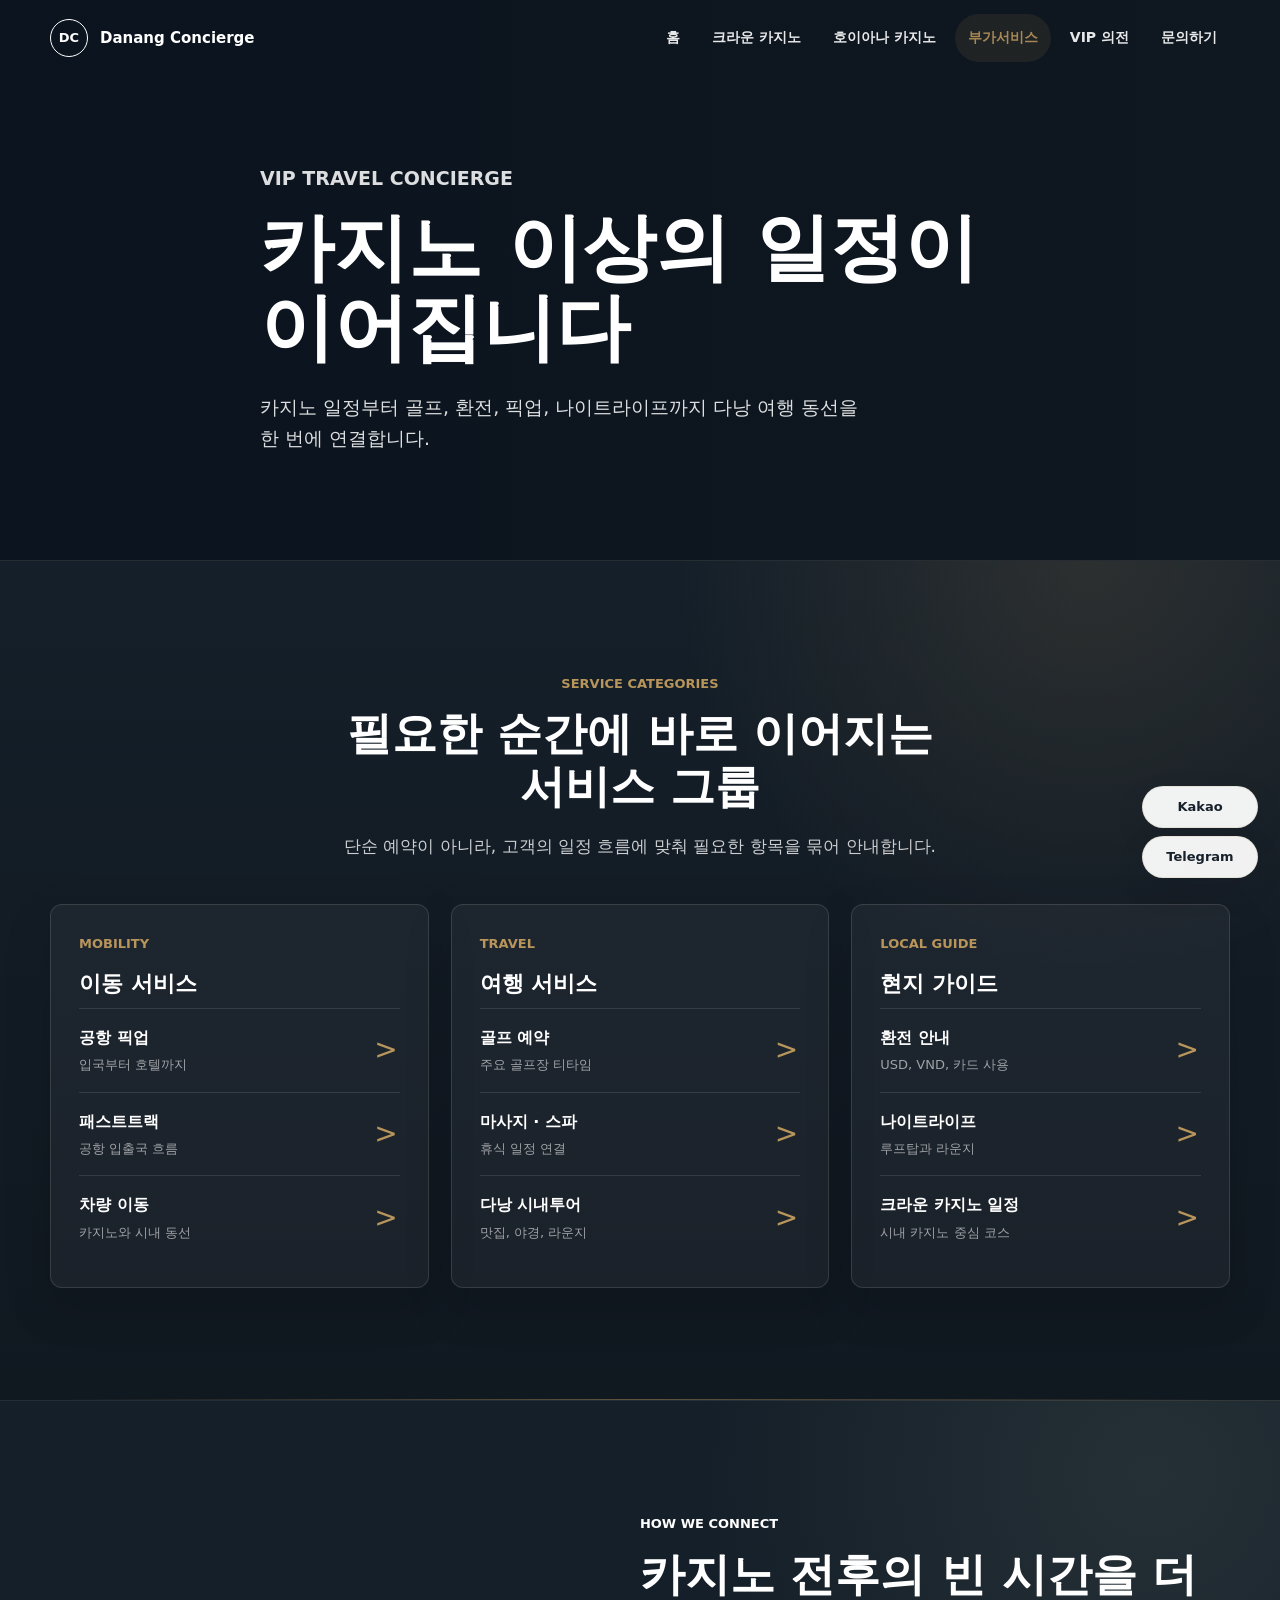
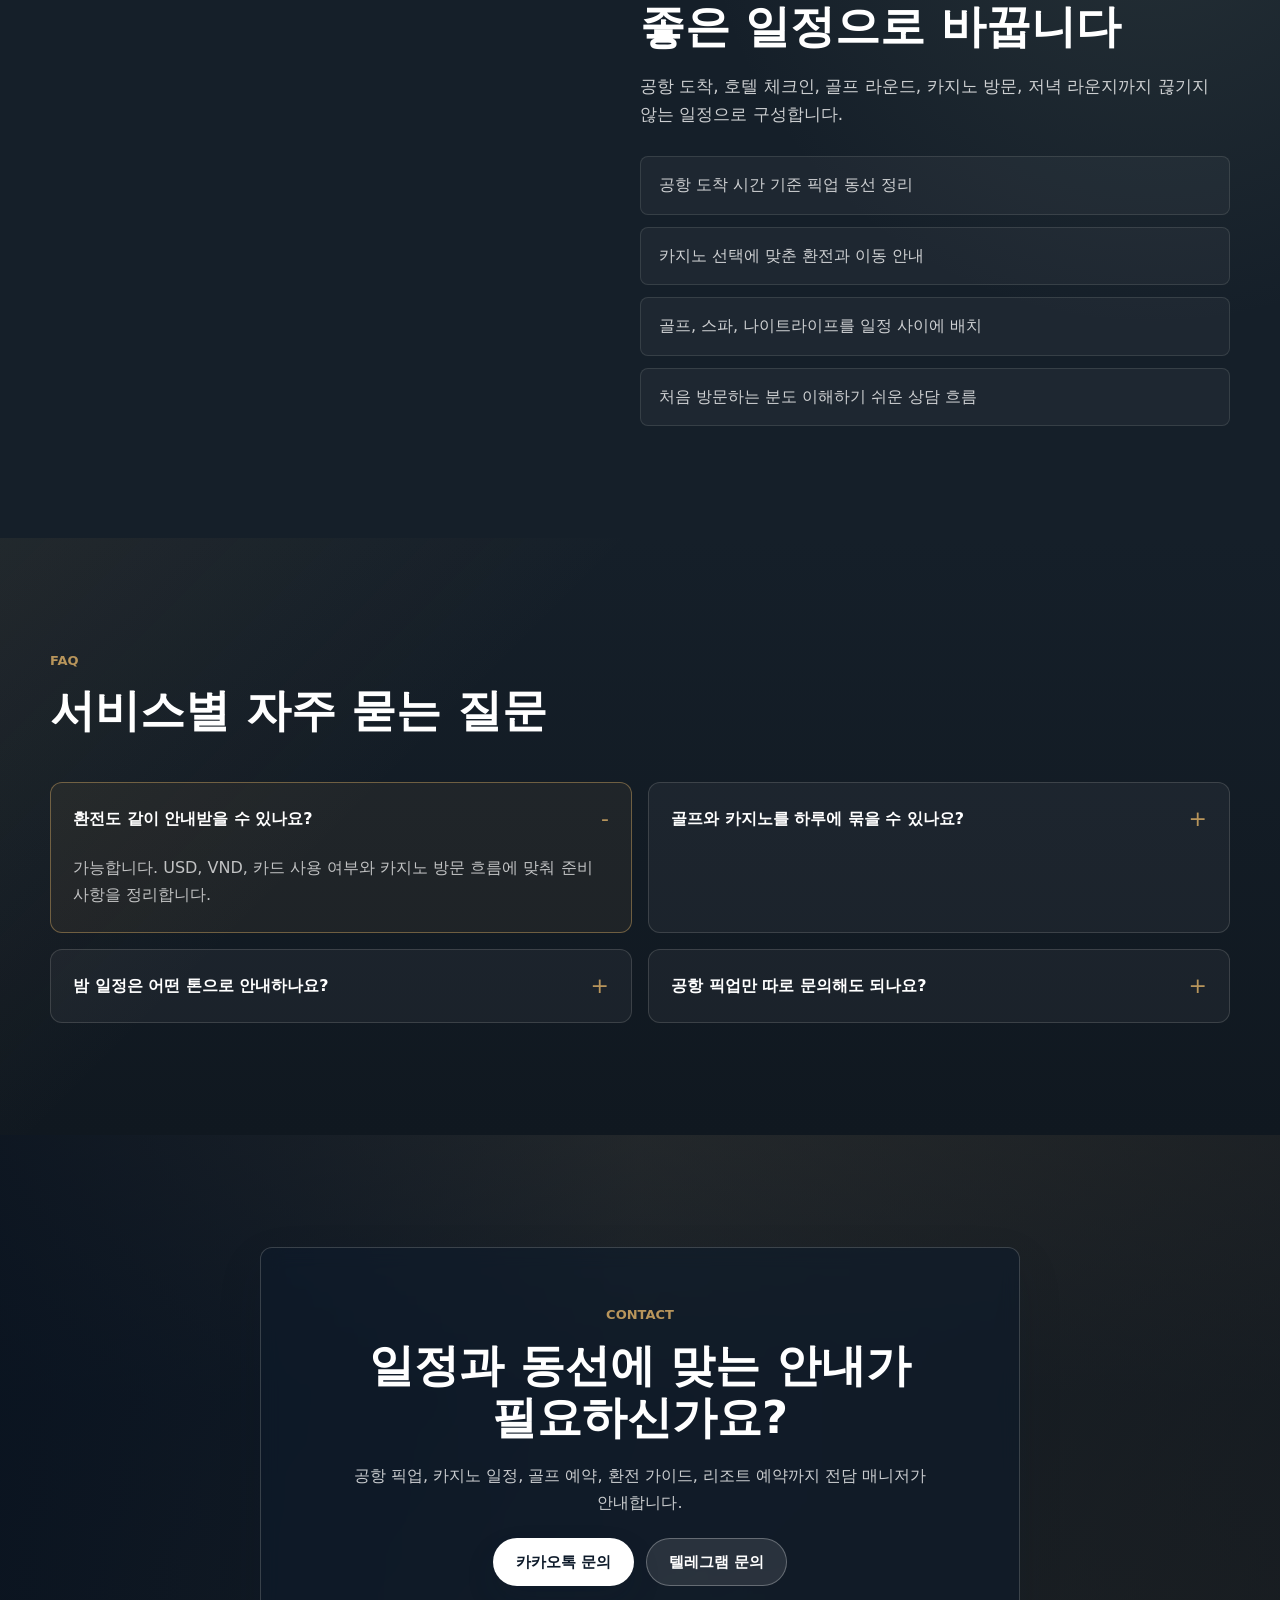
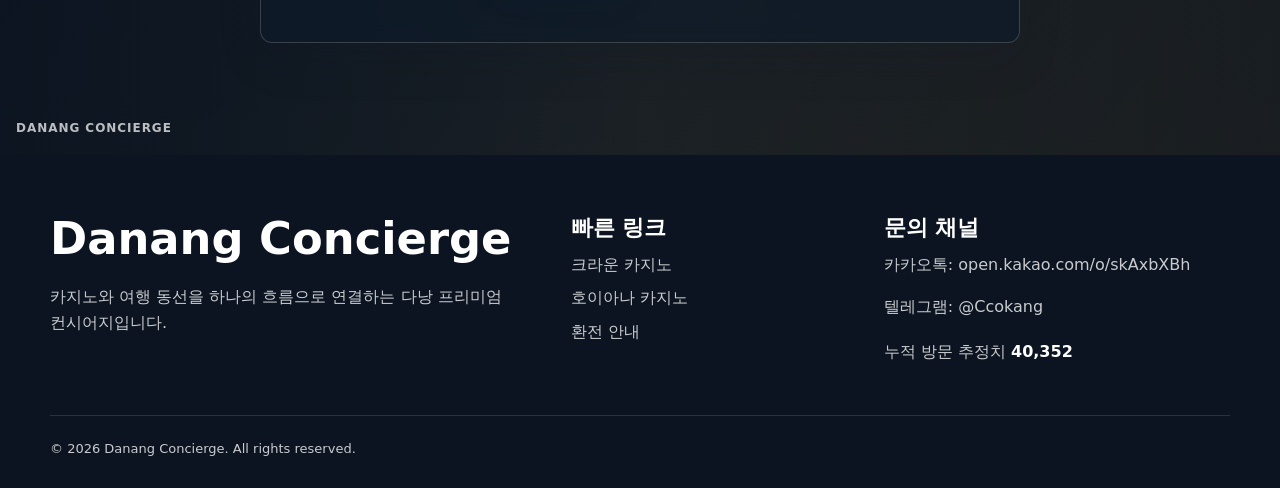
==== commit 60307317: "Add files via upload" ====
--- a/services/index.html
+++ b/services/index.html
@@ -10,14 +10,14 @@
 </head>
 <body data-page="services">
   <header class="site-header" data-header>
-    <a class="brand" href="/crown/index.html" aria-label="다낭 프리미엄 컨시어지 홈"><span class="brand-mark">DC</span><span class="brand-text">Danang Concierge</span></a>
+    <a class="brand" href="/index.html" aria-label="다낭 프리미엄 컨시어지 홈"><span class="brand-mark">DC</span><span class="brand-text">Danang Concierge</span></a>
     <button class="nav-toggle" type="button" aria-label="메뉴 열기" aria-expanded="false" data-nav-toggle><span></span><span></span><span></span></button>
     <nav class="site-nav" data-nav>
-      <a href="/crown/index.html" data-nav-link="home">홈</a>
-      <a href="/crown/crown.html" data-nav-link="crown">크라운 카지노</a>
-      <a href="/crown/hoiana.html" data-nav-link="hoiana">호이아나 카지노</a>
-      <a href="/crown/services/index.html" data-nav-link="services">부가서비스</a>
-      <a href="/crown/index.html#vip">VIP 의전</a>
+      <a href="/index.html" data-nav-link="home">홈</a>
+      <a href="/crown.html" data-nav-link="crown">크라운 카지노</a>
+      <a href="/hoiana.html" data-nav-link="hoiana">호이아나 카지노</a>
+      <a href="/services/index.html" data-nav-link="services">부가서비스</a>
+      <a href="/index.html#vip">VIP 의전</a>
       <a href="#contact">문의하기</a>
     </nav>
   </header>
@@ -48,23 +48,23 @@
           <article class="service-group reveal-on-scroll">
             <p class="eyebrow">Mobility</p>
             <h3>이동 서비스</h3>
-            <a href="/crown/services/mobility/index.html"><span>공항 픽업</span><small>입국부터 호텔까지</small></a>
-            <a href="/crown/services/mobility/index.html"><span>패스트트랙</span><small>공항 입출국 흐름</small></a>
-            <a href="/crown/services/mobility/index.html"><span>차량 이동</span><small>카지노와 시내 동선</small></a>
+            <a href="/services/mobility/index.html"><span>공항 픽업</span><small>입국부터 호텔까지</small></a>
+            <a href="/services/mobility/index.html"><span>패스트트랙</span><small>공항 입출국 흐름</small></a>
+            <a href="/services/mobility/index.html"><span>차량 이동</span><small>카지노와 시내 동선</small></a>
           </article>
           <article class="service-group reveal-on-scroll">
             <p class="eyebrow">Travel</p>
             <h3>여행 서비스</h3>
-            <a href="/crown/services/golf/index.html"><span>골프 예약</span><small>주요 골프장 티타임</small></a>
-            <a href="/crown/services/spa/index.html"><span>마사지 · 스파</span><small>휴식 일정 연결</small></a>
-            <a href="/crown/services/citytour/index.html"><span>다낭 시내투어</span><small>맛집, 야경, 라운지</small></a>
+            <a href="/services/golf/index.html"><span>골프 예약</span><small>주요 골프장 티타임</small></a>
+            <a href="/services/spa/index.html"><span>마사지 · 스파</span><small>휴식 일정 연결</small></a>
+            <a href="/services/citytour/index.html"><span>다낭 시내투어</span><small>맛집, 야경, 라운지</small></a>
           </article>
           <article class="service-group reveal-on-scroll">
             <p class="eyebrow">Local Guide</p>
             <h3>현지 가이드</h3>
-            <a href="/crown/services/exchange/index.html"><span>환전 안내</span><small>USD, VND, 카드 사용</small></a>
-            <a href="/crown/services/nightlife/index.html"><span>나이트라이프</span><small>루프탑과 라운지</small></a>
-            <a href="/crown/crown.html"><span>크라운 카지노 일정</span><small>시내 카지노 중심 코스</small></a>
+            <a href="/services/exchange/index.html"><span>환전 안내</span><small>USD, VND, 카드 사용</small></a>
+            <a href="/services/nightlife/index.html"><span>나이트라이프</span><small>루프탑과 라운지</small></a>
+            <a href="/crown.html"><span>크라운 카지노 일정</span><small>시내 카지노 중심 코스</small></a>
           </article>
         </div>
       </div>
@@ -121,7 +121,7 @@
   <footer class="site-footer">
     <div class="container footer-grid">
       <div><h2>Danang Concierge</h2><p>카지노와 여행 동선을 하나의 흐름으로 연결하는 다낭 프리미엄 컨시어지입니다.</p></div>
-      <div><h3>빠른 링크</h3><a href="/crown/crown.html">크라운 카지노</a><a href="/crown/hoiana.html">호이아나 카지노</a><a href="/crown/services/exchange/index.html">환전 안내</a></div>
+      <div><h3>빠른 링크</h3><a href="/crown.html">크라운 카지노</a><a href="/hoiana.html">호이아나 카지노</a><a href="/services/exchange/index.html">환전 안내</a></div>
       <div><h3>문의 채널</h3><p>카카오톡: open.kakao.com/o/skAxbXBh</p><p>텔레그램: @Ccokang</p><p class="visitor-count">누적 방문 추정치 <strong data-visitor-count>--</strong></p></div>
     </div>
     <div class="footer-bottom">© 2026 Danang Concierge. All rights reserved.</div>
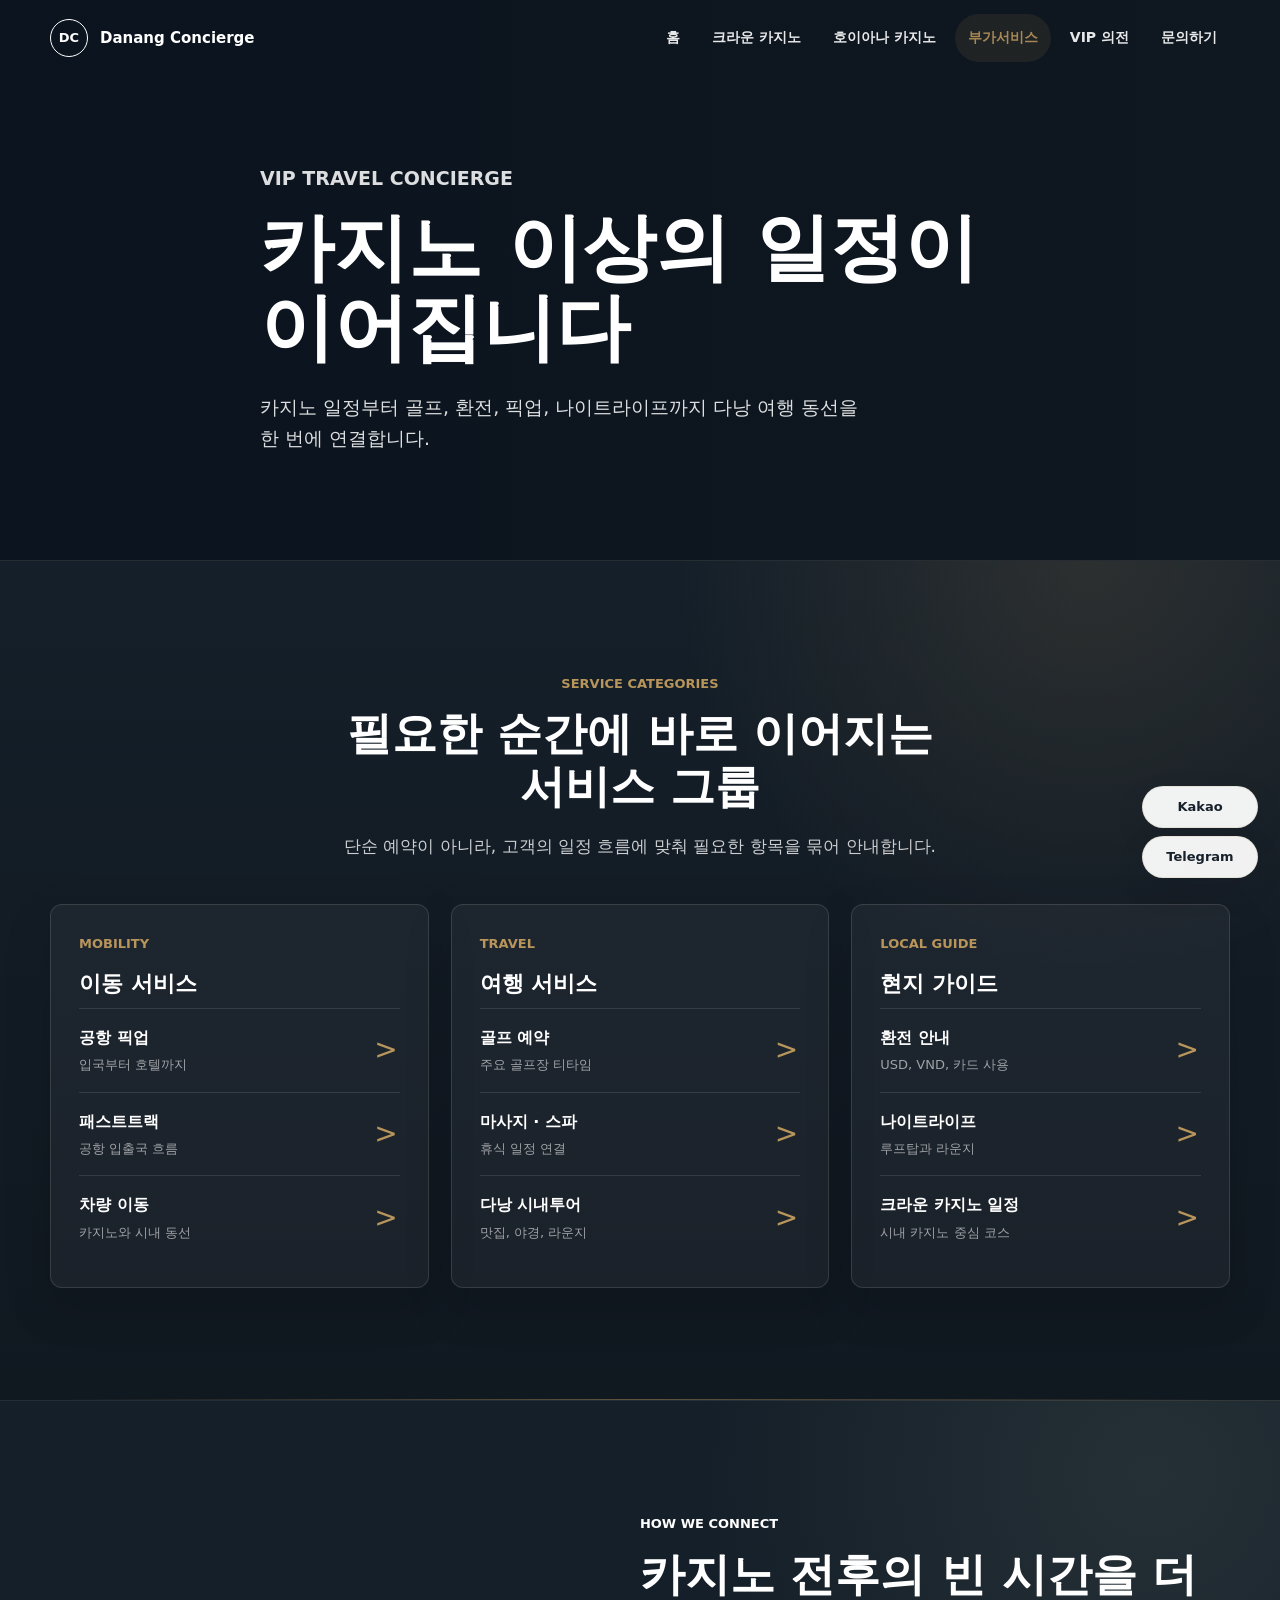
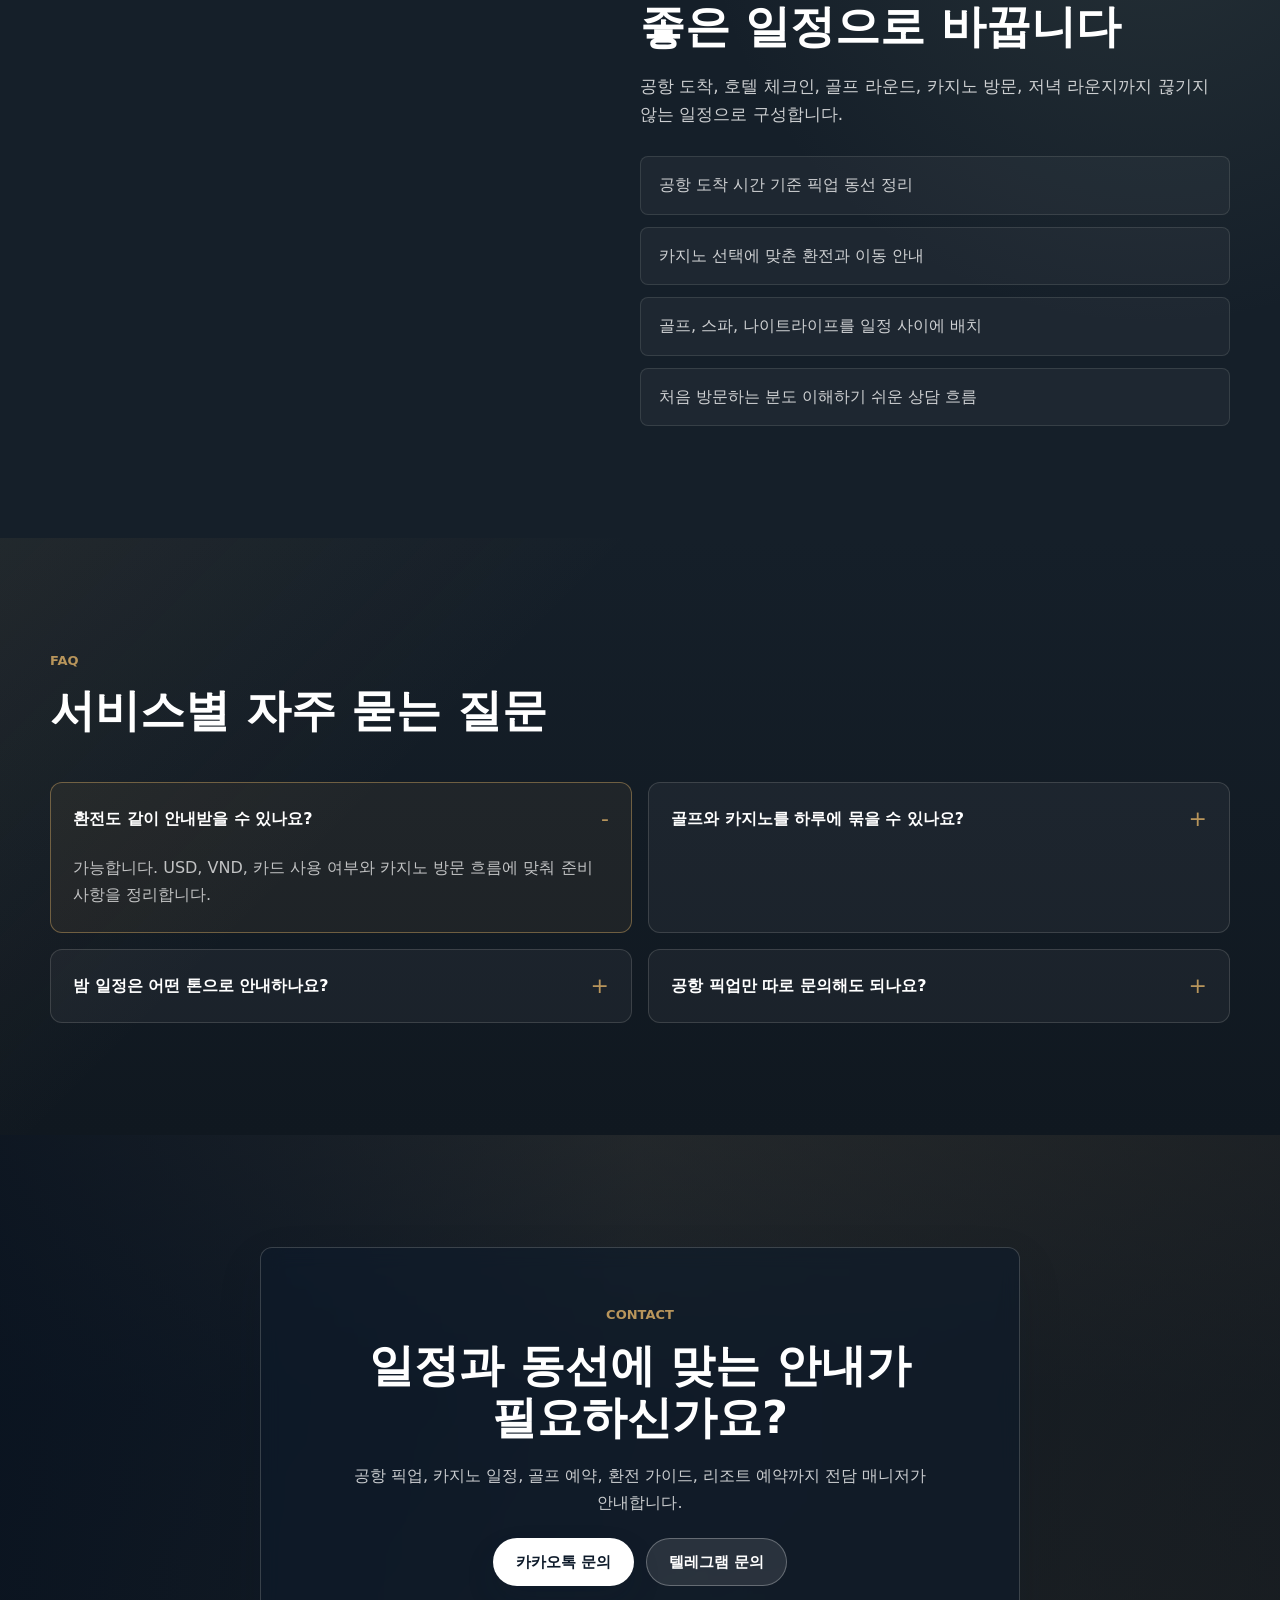
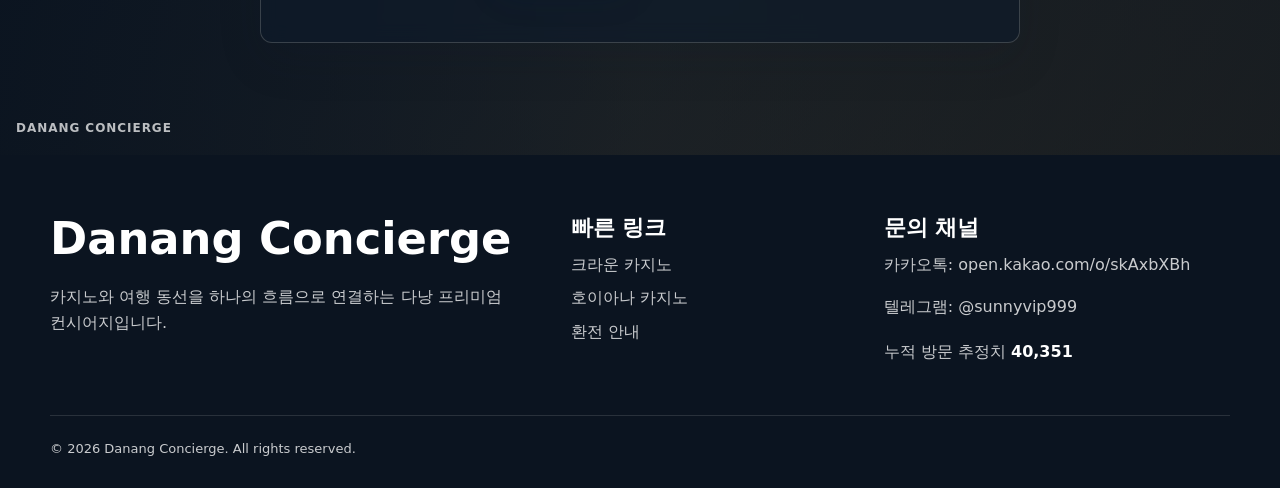
==== commit 6038e864: "Add files via upload" ====
--- a/services/index.html
+++ b/services/index.html
@@ -113,7 +113,7 @@
         <p>공항 픽업, 카지노 일정, 골프 예약, 환전 가이드, 리조트 예약까지 전담 매니저가 안내합니다.</p>
         <div class="cta-actions">
           <a class="button button-primary" href="https://open.kakao.com/o/skAxbXBh" target="_blank" rel="noopener">카카오톡 문의</a>
-          <a class="button button-secondary" href="https://t.me/Ccokang" target="_blank" rel="noopener">텔레그램 문의</a>
+          <a class="button button-secondary" href="https://t.me/sunnyvip999" target="_blank" rel="noopener">텔레그램 문의</a>
         </div>
       </div>
     </section>
@@ -122,11 +122,11 @@
     <div class="container footer-grid">
       <div><h2>Danang Concierge</h2><p>카지노와 여행 동선을 하나의 흐름으로 연결하는 다낭 프리미엄 컨시어지입니다.</p></div>
       <div><h3>빠른 링크</h3><a href="/crown.html">크라운 카지노</a><a href="/hoiana.html">호이아나 카지노</a><a href="/services/exchange/index.html">환전 안내</a></div>
-      <div><h3>문의 채널</h3><p>카카오톡: open.kakao.com/o/skAxbXBh</p><p>텔레그램: @Ccokang</p><p class="visitor-count">누적 방문 추정치 <strong data-visitor-count>--</strong></p></div>
+      <div><h3>문의 채널</h3><p>카카오톡: open.kakao.com/o/skAxbXBh</p><p>텔레그램: @sunnyvip999</p><p class="visitor-count">누적 방문 추정치 <strong data-visitor-count>--</strong></p></div>
     </div>
     <div class="footer-bottom">© 2026 Danang Concierge. All rights reserved.</div>
   </footer>
-  <div class="floating-contact" aria-label="빠른 문의"><a href="https://open.kakao.com/o/skAxbXBh" target="_blank" rel="noopener">Kakao</a><a href="https://t.me/Ccokang" target="_blank" rel="noopener">Telegram</a></div>
+  <div class="floating-contact" aria-label="빠른 문의"><a href="https://open.kakao.com/o/skAxbXBh" target="_blank" rel="noopener">Kakao</a><a href="https://t.me/sunnyvip999" target="_blank" rel="noopener">Telegram</a></div>
   <script src="../assets/js/main.js?v=ux4"></script>
 </body>
 </html>
